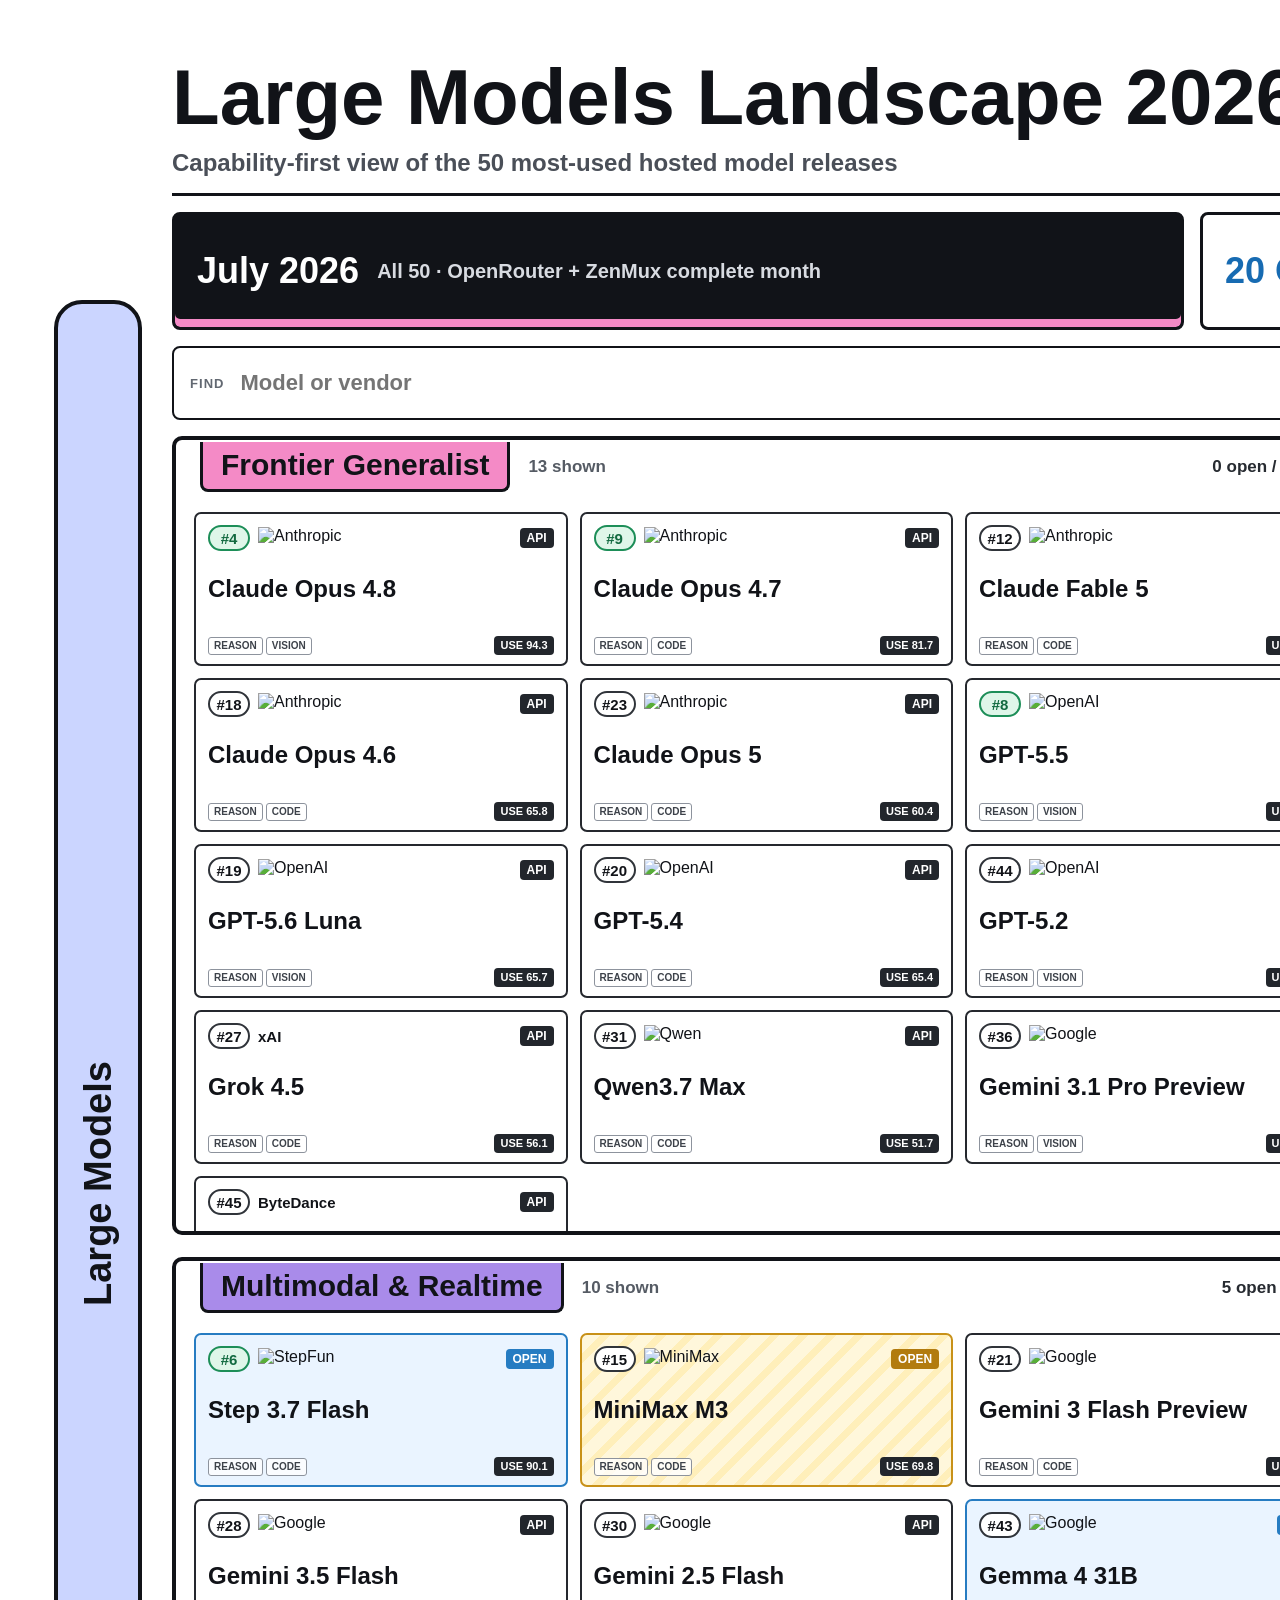
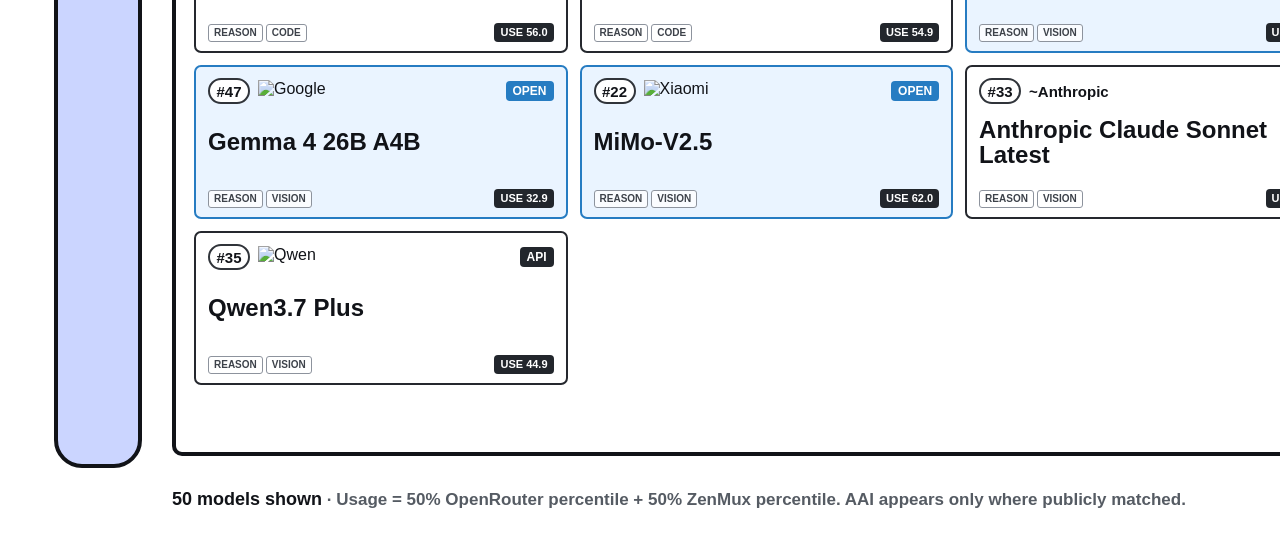
==== insights/260807-CoC-KN/large-models-refresh/large_models_landscape_prototype.html @ 2f75f770 "feat: refresh august keynote data" ====
<!doctype html>
<html lang="en">
<head>
  <meta charset="utf-8">
  <meta name="viewport" content="width=3840, initial-scale=1">
  <script>document.documentElement.classList.toggle("poster-mode", new URLSearchParams(window.location.search).get("poster") === "1");</script>
  <title>Large Models Landscape 2026</title>
  <style>
    * { box-sizing: border-box; }
    html, body {
      width: 3840px;
      height: 2160px;
      margin: 0;
      overflow: hidden;
      background: #f7f8fa;
      color: #111318;
      font-family: "Alibaba PuHuiTi", "阿里巴巴普惠体", sans-serif;
      letter-spacing: 0;
    }
    body { position: relative; }
    html.poster-mode,
    html.poster-mode body {
      width: 1920px;
      height: 1080px;
    }
    html.poster-mode .canvas {
      transform: scale(0.5);
      transform-origin: top left;
    }
    .canvas {
      width: 3840px;
      height: 2160px;
      padding: 42px 58px 34px 172px;
      display: grid;
      grid-template-rows: 154px 118px 74px 1fr 54px;
      gap: 16px;
      background:
        linear-gradient(#ffffff, #ffffff) padding-box,
        #ffffff;
    }
    .side-label {
      position: absolute;
      left: 54px;
      top: 300px;
      bottom: 92px;
      width: 88px;
      border: 4px solid #111318;
      border-radius: 28px;
      background: #cbd5ff;
      display: flex;
      align-items: center;
      justify-content: center;
      writing-mode: vertical-rl;
      transform: rotate(180deg);
      font-size: 38px;
      font-weight: 850;
    }
    header {
      display: grid;
      grid-template-columns: 1fr auto;
      align-items: center;
      border-bottom: 3px solid #111318;
    }
    h1 {
      margin: 0;
      font-size: 78px;
      line-height: 1;
      font-weight: 900;
    }
    .subtitle {
      margin-top: 13px;
      font-size: 24px;
      color: #4a4f58;
      font-weight: 600;
    }
    .brands {
      display: flex;
      align-items: center;
      gap: 28px;
      font-size: 24px;
      font-weight: 850;
      text-align: right;
    }
    .brands .ant { color: #126ed0; }
    .brands .inclusion { color: #4867df; }
    .summary {
      display: grid;
      grid-template-columns: 1.25fr 1fr 1fr 1.15fr;
      gap: 16px;
    }
    .summary-item {
      border: 3px solid #111318;
      border-radius: 8px;
      background: #ffffff;
      padding: 16px 22px;
      display: flex;
      align-items: center;
      gap: 18px;
      min-width: 0;
    }
    .summary-item strong {
      font-size: 36px;
      line-height: 1;
      white-space: nowrap;
    }
    .summary-item span {
      font-size: 20px;
      line-height: 1.2;
      color: #565b63;
      font-weight: 650;
    }
    .summary-item.score {
      background: #111318;
      color: white;
    }
    .summary-item.score span { color: #d8dbe1; }
    .summary-item.open strong { color: #176bb2; }
    .summary-item.api strong { color: #222222; }
    .panels {
      display: grid;
      grid-template-columns: repeat(3, minmax(0, 1fr));
      grid-template-rows: repeat(2, minmax(0, 1fr));
      gap: 22px;
      min-height: 0;
    }
    .domain-panel {
      position: relative;
      min-width: 0;
      min-height: 0;
      padding: 72px 18px 18px;
      border: 4px solid #111318;
      border-radius: 10px;
      background: #ffffff;
      overflow: hidden;
    }
    .domain-heading {
      position: absolute;
      top: -2px;
      left: 24px;
      right: 24px;
      height: 58px;
      display: flex;
      align-items: center;
      gap: 18px;
    }
    .domain-heading h2 {
      margin: 0;
      padding: 8px 18px 9px;
      border: 3px solid #111318;
      border-top: 0;
      border-radius: 0 0 8px 8px;
      background: var(--accent);
      font-size: 30px;
      line-height: 1;
      font-weight: 900;
    }
    .domain-heading span {
      font-size: 17px;
      font-weight: 750;
      color: #555b64;
    }
    .domain-heading .mix {
      margin-left: auto;
      color: #272b31;
    }
    .model-grid {
      height: 100%;
      display: grid;
      grid-template-columns: repeat(3, minmax(0, 1fr));
      grid-auto-rows: 154px;
      gap: 12px;
      align-content: start;
    }
    .model-card {
      min-width: 0;
      min-height: 0;
      padding: 10px 12px 9px;
      border: 2.5px solid #25282e;
      border-radius: 7px;
      background: #ffffff;
      display: grid;
      grid-template-rows: 28px minmax(42px, auto) 23px 1fr;
      gap: 5px;
      overflow: hidden;
    }
    .model-card.open-osi {
      border-color: #267cc2;
      background: #eaf4ff;
    }
    .model-card.open-custom {
      border-color: #c89118;
      background:
        repeating-linear-gradient(
          135deg,
          #fff7db 0,
          #fff7db 13px,
          #ffefba 13px,
          #ffefba 20px
        );
    }
    .card-top {
      display: flex;
      align-items: center;
      gap: 8px;
      min-width: 0;
    }
    .rank {
      width: 42px;
      height: 26px;
      border: 2px solid #30343a;
      border-radius: 13px;
      display: inline-flex;
      align-items: center;
      justify-content: center;
      background: #ffffff;
      font-size: 15px;
      font-weight: 850;
      flex: 0 0 auto;
    }
    .rank.top-rank {
      border-color: #1d8e58;
      color: #126a40;
      background: #dff6e9;
    }
    .vendor-logo {
      display: block;
      width: auto;
      max-width: 116px;
      height: 23px;
      object-fit: contain;
      object-position: left center;
      min-width: 0;
    }
    .vendor-fallback {
      font-size: 15px;
      font-weight: 900;
      white-space: nowrap;
      overflow: hidden;
      text-overflow: ellipsis;
    }
    .access {
      margin-left: auto;
      padding: 4px 7px;
      border-radius: 4px;
      background: #22262c;
      color: white;
      font-size: 12px;
      font-weight: 900;
      line-height: 1;
      flex: 0 0 auto;
    }
    .open-osi .access { background: #267cc2; }
    .open-custom .access { background: #b27b0e; }
    .model-name {
      align-self: center;
      font-size: 22px;
      line-height: 1.02;
      font-weight: 900;
      overflow-wrap: anywhere;
    }
    .card-meta {
      display: flex;
      justify-content: space-between;
      gap: 6px;
      font-size: 13px;
      color: #4e535c;
      font-weight: 750;
      white-space: nowrap;
    }
    .card-bottom {
      align-self: end;
      display: flex;
      align-items: flex-end;
      justify-content: space-between;
      gap: 8px;
      min-width: 0;
    }
    .tags {
      display: flex;
      flex-wrap: wrap;
      gap: 3px;
      min-width: 0;
    }
    .tag {
      padding: 3px 5px;
      border: 1px solid #8d939d;
      border-radius: 3px;
      background: rgba(255,255,255,.78);
      font-size: 10px;
      line-height: 1;
      font-weight: 850;
      color: #3d424a;
    }
    .metrics {
      display: flex;
      gap: 4px;
      flex: 0 0 auto;
    }
    .metric {
      padding: 4px 6px;
      border-radius: 4px;
      background: #22262c;
      color: #ffffff;
      font-size: 11px;
      line-height: 1;
      font-weight: 900;
    }
    .metric.benchmark { background: #7846b9; }
    .benchmark-panel {
      padding: 76px 22px 20px;
      display: grid;
      grid-template-rows: 1fr auto;
      gap: 14px;
    }
    .benchmark-list {
      display: grid;
      grid-template-columns: repeat(2, minmax(0, 1fr));
      grid-auto-rows: 112px;
      gap: 12px;
      align-content: start;
    }
    .benchmark-row {
      display: grid;
      grid-template-columns: 34px minmax(0, 1fr) auto 62px;
      align-items: center;
      gap: 9px;
      padding: 10px 12px;
      border: 2.5px solid #292d33;
      border-radius: 7px;
      background: #ffffff;
    }
    .benchmark-order {
      width: 30px;
      height: 30px;
      display: inline-flex;
      align-items: center;
      justify-content: center;
      border-radius: 50%;
      background: #dff5f3;
      color: #176c69;
      font-size: 15px;
      font-weight: 900;
    }
    .benchmark-model {
      min-width: 0;
      display: grid;
      gap: 6px;
    }
    .benchmark-model strong {
      overflow: hidden;
      text-overflow: ellipsis;
      white-space: nowrap;
      font-size: 20px;
    }
    .benchmark-model span {
      color: #5a6069;
      font-size: 13px;
      font-weight: 700;
    }
    .benchmark-access {
      padding: 4px 7px;
      border-radius: 4px;
      background: #24282e;
      color: white;
      font-size: 11px;
      font-weight: 900;
    }
    .benchmark-access.open { background: #267cc2; }
    .benchmark-score {
      color: #7846b9;
      font-size: 27px;
      text-align: right;
    }
    .benchmark-note {
      padding: 15px 18px;
      border: 2.5px solid #2b2f35;
      border-radius: 7px;
      background: #e9f7f6;
      display: grid;
      gap: 5px;
    }
    .benchmark-note strong { font-size: 20px; }
    .benchmark-note span {
      color: #4f5660;
      font-size: 15px;
      font-weight: 650;
    }
    footer {
      display: grid;
      grid-template-columns: 1fr auto;
      align-items: center;
      gap: 24px;
      font-size: 17px;
      color: #555b63;
      font-weight: 650;
    }
    .legend {
      display: flex;
      align-items: center;
      gap: 22px;
      white-space: nowrap;
    }
    .legend-item {
      display: inline-flex;
      align-items: center;
      gap: 7px;
    }
    .swatch {
      width: 30px;
      height: 18px;
      border: 2px solid #22262c;
      border-radius: 4px;
      background: white;
    }
    .swatch.osi { background: #eaf4ff; border-color: #267cc2; }
    .swatch.custom {
      border-color: #c89118;
      background: repeating-linear-gradient(
        135deg, #fff7db 0, #fff7db 6px, #ffefba 6px, #ffefba 10px
      );
    }
    button,
input,
select {
  font: inherit;
}

.summary-item {
  appearance: none;
  color: #111318;
  text-align: left;
  cursor: pointer;
  transition:
    transform 150ms ease,
    box-shadow 150ms ease,
    opacity 150ms ease;
}

.summary-item:hover,
.summary-item:focus-visible {
  transform: translate(-3px, -3px);
  box-shadow: 8px 8px 0 #cbd5ff;
  outline: none;
}

.summary-item.is-active {
  box-shadow: inset 0 -8px 0 #cbd5ff;
}

.summary-item.score {
  color: #ffffff;
}

.summary-item.score.is-active {
  box-shadow: inset 0 -8px 0 #f48ac6;
}

.explore-toolbar {
  min-width: 0;
  display: grid;
  grid-template-columns: 1.3fr 1fr 280px 150px 1fr;
  align-items: stretch;
  gap: 12px;
}

.model-search,
.vendor-filter,
.aai-filter,
.reset-filter,
.explore-hint {
  min-width: 0;
  min-height: 74px;
  margin: 0;
  border: 2.5px solid #111318;
  border-radius: 8px;
  background: #ffffff;
}

.model-search,
.vendor-filter {
  padding: 8px 16px;
  display: grid;
  grid-template-columns: auto 1fr;
  align-items: center;
  gap: 14px;
}

.model-search > span,
.vendor-filter > span,
.aai-filter > span {
  color: #626871;
  font-size: 13px;
  font-weight: 900;
  letter-spacing: 0.08em;
}

.model-search input,
.vendor-filter select {
  width: 100%;
  min-width: 0;
  height: 50px;
  border: 0;
  background: transparent;
  color: #111318;
  font-size: 22px;
  font-weight: 800;
  outline: none;
}

.model-search:focus-within,
.vendor-filter:focus-within {
  box-shadow: inset 0 -6px 0 #cbd5ff;
}

.aai-filter,
.reset-filter {
  cursor: pointer;
}

.aai-filter {
  padding: 9px 18px;
  display: grid;
  align-content: center;
  gap: 4px;
  text-align: left;
}

.aai-filter strong {
  color: #7846b9;
  font-size: 20px;
}

.aai-filter[aria-pressed="true"] {
  background: #efe6fb;
  box-shadow: inset 0 -7px 0 #7846b9;
}

.reset-filter {
  color: #111318;
  font-size: 17px;
  font-weight: 900;
}

.reset-filter:hover,
.reset-filter:focus-visible,
.aai-filter:hover,
.aai-filter:focus-visible {
  background: #f1f2f5;
  outline: 4px solid #cbd5ff;
  outline-offset: -4px;
}

.explore-hint {
  padding: 10px 20px;
  display: flex;
  align-items: center;
  justify-content: flex-end;
  gap: 8px;
  border-color: #c8ccd3;
  color: #626871;
  font-size: 16px;
}

.explore-hint strong {
  color: #111318;
}

.model-card {
  position: relative;
  cursor: pointer;
  transition:
    transform 140ms ease,
    box-shadow 140ms ease,
    opacity 140ms ease,
    filter 140ms ease;
}

.model-card:hover,
.model-card:focus-visible {
  z-index: 3;
  transform: translate(-4px, -4px);
  box-shadow: 9px 9px 0 #111318;
  outline: none;
}

.model-card::after {
  content: "DETAILS ↗";
  position: absolute;
  right: 10px;
  bottom: 8px;
  color: #737984;
  font-size: 9px;
  font-weight: 900;
  letter-spacing: 0.08em;
  opacity: 0;
  transition: opacity 140ms ease;
}

.model-card:hover::after,
.model-card:focus-visible::after {
  opacity: 1;
}

.model-card .card-meta {
  display: none;
}

.model-card {
  grid-template-rows: 28px minmax(48px, 1fr) 28px;
}

.model-card .model-name {
  font-size: 24px;
}

.model-card .tags {
  max-width: 58%;
  overflow: hidden;
  flex-wrap: nowrap;
}

.model-card .tag:nth-child(n + 3),
.model-card .metric.benchmark {
  display: none;
}

.model-card.is-filtered {
  display: none;
}

.model-card.vendor-muted {
  opacity: 0.25;
  filter: grayscale(0.9);
}

.domain-panel.is-empty {
  opacity: 0.32;
}

.domain-panel.is-empty::after {
  content: "NO MATCHES";
  position: absolute;
  inset: 72px 18px 18px;
  display: grid;
  place-items: center;
  border: 2px dashed #9ea3ab;
  color: #767c85;
  font-size: 24px;
  font-weight: 900;
  letter-spacing: 0.08em;
}

.benchmark-row {
  cursor: pointer;
  transition:
    transform 140ms ease,
    box-shadow 140ms ease;
}

.benchmark-row:hover,
.benchmark-row:focus-visible {
  transform: translate(-3px, -3px);
  box-shadow: 7px 7px 0 #55c8c5;
  outline: none;
}

footer > div:first-child {
  min-width: 0;
}

#result-count {
  color: #111318;
  font-size: 18px;
}

.passport-backdrop {
  position: fixed;
  inset: 0;
  z-index: 20;
  background: rgb(17 19 24 / 46%);
  backdrop-filter: blur(5px);
}

.model-passport {
  position: fixed;
  z-index: 21;
  top: 0;
  right: 0;
  width: 1260px;
  height: 2160px;
  padding: 58px 62px 48px;
  overflow-y: auto;
  background:
    linear-gradient(90deg, #111318 0 14px, #267cc2 14px 28px, #7846b9 28px 42px, transparent 42px),
    #ffffff;
  border-left: 5px solid #111318;
  box-shadow: -28px 0 0 rgb(17 19 24 / 12%);
  transform: translateX(104%);
  transition: transform 240ms cubic-bezier(0.2, 0.8, 0.2, 1);
}

.model-passport.is-open {
  transform: translateX(0);
}

.passport-close {
  position: sticky;
  z-index: 2;
  top: 0;
  margin-left: auto;
  padding: 13px 18px;
  display: block;
  border: 3px solid #111318;
  border-radius: 7px;
  background: #ffffff;
  color: #111318;
  font-size: 16px;
  font-weight: 900;
  cursor: pointer;
}

.passport-close:hover,
.passport-close:focus-visible {
  background: #111318;
  color: #ffffff;
  outline: none;
}

.passport-header {
  display: block;
  border: 0;
}

.passport-logo {
  height: 54px;
  margin-top: 36px;
  display: flex;
  align-items: center;
}

.passport-logo img {
  width: auto;
  max-width: 290px;
  height: 48px;
}

.passport-logo .vendor-fallback {
  font-size: 32px;
}

.passport-header > p {
  margin: 24px 0 0;
  color: #676d76;
  font-size: 17px;
  font-weight: 850;
  letter-spacing: 0.08em;
  text-transform: uppercase;
}

.passport-header h2 {
  max-width: 1050px;
  margin: 12px 0 0;
  font-size: 72px;
  line-height: 0.96;
  letter-spacing: -0.045em;
}

.passport-badges {
  margin-top: 24px;
  display: flex;
  gap: 10px;
}

.passport-badges span {
  padding: 8px 12px;
  border: 2px solid #111318;
  border-radius: 999px;
  font-size: 15px;
  font-weight: 850;
}

.passport-thesis {
  margin: 34px 0 0;
  padding: 22px 24px;
  border-left: 8px solid #f48ac6;
  background: #fff1f8;
  font-size: 20px;
  line-height: 1.48;
  font-weight: 720;
}

.passport-lanes {
  margin-top: 32px;
  display: grid;
  grid-template-columns: repeat(3, minmax(0, 1fr));
  border: 3px solid #111318;
  border-radius: 10px;
  overflow: hidden;
}

.passport-lane {
  min-height: 330px;
  padding: 22px;
  display: flex;
  flex-direction: column;
  border-right: 2px solid #111318;
}

.passport-lane:last-child {
  border-right: 0;
}

.passport-lane > span,
.passport-evidence span,
.passport-capabilities > span {
  color: #626871;
  font-size: 12px;
  font-weight: 900;
  letter-spacing: 0.08em;
}

.passport-lane > strong {
  margin-top: 36px;
  font-size: 42px;
  line-height: 0.96;
  overflow-wrap: anywhere;
}

.passport-lane > small {
  margin-top: 10px;
  color: #626871;
  font-size: 13px;
  font-weight: 750;
}

.passport-lane > p {
  margin: auto 0 0;
  color: #565c65;
  font-size: 14px;
  line-height: 1.5;
}

.usage-lane {
  background: #edf8f3;
}

.access-lane {
  background: #eaf4ff;
}

.capability-lane {
  background: #f1eafb;
}

.usage-lane > i {
  height: 12px;
  margin-top: 18px;
  display: block;
  overflow: hidden;
  background: rgb(17 19 24 / 14%);
  border-radius: 99px;
}

.usage-lane > i b {
  width: 0;
  height: 100%;
  display: block;
  background: #1d8e58;
  transition: width 300ms ease;
}

.passport-evidence {
  margin-top: 28px;
  display: grid;
  grid-template-columns: repeat(3, minmax(0, 1fr));
  gap: 14px;
}

.passport-evidence article {
  min-height: 190px;
  padding: 20px;
  border: 2px solid #111318;
  border-radius: 8px;
  background: #ffffff;
}

.passport-evidence strong {
  margin-top: 22px;
  display: block;
  font-size: 32px;
}

.passport-evidence p {
  margin: 12px 0 0;
  color: #616771;
  font-size: 13px;
  line-height: 1.5;
}

.passport-specs {
  margin-top: 28px;
  display: grid;
  grid-template-columns: repeat(2, minmax(0, 1fr));
  border-top: 3px solid #111318;
  border-left: 3px solid #111318;
}

.passport-specs > div {
  min-height: 98px;
  padding: 17px 19px;
  border-right: 3px solid #111318;
  border-bottom: 3px solid #111318;
}

.passport-specs span,
.passport-specs strong {
  display: block;
}

.passport-specs span {
  color: #686e77;
  font-size: 12px;
  font-weight: 800;
  letter-spacing: 0.06em;
  text-transform: uppercase;
}

.passport-specs strong {
  margin-top: 9px;
  font-size: 20px;
}

.passport-capabilities {
  margin-top: 28px;
}

.passport-capabilities > div {
  margin-top: 13px;
  display: flex;
  flex-wrap: wrap;
  gap: 8px;
}

.passport-capabilities i {
  padding: 8px 11px;
  border: 2px solid #6c727b;
  border-radius: 5px;
  background: #f7f8fa;
  color: #34383e;
  font-size: 13px;
  font-style: normal;
  font-weight: 800;
}

.metric-glossary {
  margin-top: 30px;
  border: 3px solid #111318;
  border-radius: 9px;
  background: #fff8df;
}

.metric-glossary summary {
  padding: 18px 20px;
  font-size: 18px;
  font-weight: 900;
  cursor: pointer;
}

.metric-glossary > div {
  padding: 0 20px 20px;
}

.metric-glossary p {
  margin: 14px 0 0;
  color: #5e563f;
  font-size: 14px;
  line-height: 1.55;
}

.passport-links {
  margin-top: 26px;
  display: flex;
  flex-wrap: wrap;
  gap: 10px;
}

.passport-links a {
  padding: 13px 16px;
  border: 2px solid #111318;
  border-radius: 6px;
  color: #111318;
  font-size: 14px;
  font-weight: 850;
  text-decoration: none;
}

.passport-links a:hover,
.passport-links a:focus-visible {
  background: #111318;
  color: #ffffff;
  outline: none;
}

.passport-links a[hidden] {
  display: none;
}

@media (prefers-reduced-motion: reduce) {
  .summary-item,
  .model-card,
  .benchmark-row,
  .model-passport,
  .usage-lane > i b {
    transition: none;
  }
}

  </style>
</head>
<body>
  <main class="canvas">
    <div class="side-label">Large Models</div>
    <header>
      <div>
        <h1>Large Models Landscape 2026</h1>
        <div class="subtitle">Capability-first view of the 50 most-used hosted model releases</div>
      </div>
      <div class="brands">
        <span class="ant">ANT OPEN SOURCE</span>
        <span class="inclusion">INCLUSION AI</span>
      </div>
    </header>

    <section class="summary" aria-label="Landscape filters">
      <button class="summary-item score is-active" type="button" data-primary-filter="all" aria-pressed="true">
        <strong>July 2026</strong>
        <span>All 50 · OpenRouter + ZenMux complete month</span>
      </button>
      <button class="summary-item open" type="button" data-primary-filter="open" aria-pressed="false">
        <strong>20 OPEN</strong>
        <span>show public model weights</span>
      </button>
      <button class="summary-item api" type="button" data-primary-filter="api" aria-pressed="false">
        <strong>30 API</strong>
        <span>show closed or no public weights</span>
      </button>
      <button class="summary-item" type="button" data-primary-filter="top10" aria-pressed="false">
        <strong>TOP 10: 4:6</strong>
        <span>open vs API-only · inspect the leaders</span>
      </button>
    </section>

    <section class="explore-toolbar" aria-label="Explore model cards">
      <label class="model-search">
        <span>FIND</span>
        <input id="model-search" type="search" placeholder="Model or vendor" autocomplete="off">
      </label>
      <label class="vendor-filter">
        <span>VENDOR</span>
        <select id="vendor-filter">
          <option value="all">All model makers</option>
        </select>
      </label>
      <button class="aai-filter" id="aai-filter" type="button" aria-pressed="false">
        <span>AAI LENS</span>
        <strong>8 matched</strong>
      </button>
      <button class="reset-filter" id="reset-filter" type="button">RESET</button>
      <p class="explore-hint"><strong>Click a model</strong> for its evidence passport</p>
    </section>

    <section class="panels">

      <section class="domain-panel" style="--accent:#f48ac6" data-domain="Frontier Generalist">
        <div class="domain-heading">
          <h2>Frontier Generalist</h2>
          <span class="domain-count">13 models</span>
          <span class="mix">0 open / 13 API</span>
        </div>
        <div class="model-grid">
      <article
        class="model-card api-only"
        role="button"
        tabindex="0"
        aria-label="Open details for Claude Opus 4.8"
        data-model-json="{&quot;name&quot;:&quot;Claude Opus 4.8&quot;,&quot;displayName&quot;:&quot;Claude Opus 4.8&quot;,&quot;vendor&quot;:&quot;Anthropic&quot;,&quot;domain&quot;:&quot;Frontier Generalist&quot;,&quot;rank&quot;:4,&quot;usage&quot;:94.3415,&quot;aai&quot;:55.7,&quot;isOpen&quot;:false,&quot;access&quot;:&quot;Closed or no public weights&quot;,&quot;license&quot;:&quot;API-only&quot;,&quot;licenseClass&quot;:&quot;closed_or_no_public_weights&quot;,&quot;parameters&quot;:&quot;Params undisclosed&quot;,&quot;category&quot;:&quot;Multimodal / VLM&quot;,&quot;capabilities&quot;:[&quot;Reasoning&quot;,&quot;Vision input&quot;,&quot;Tool use&quot;,&quot;Structured output&quot;],&quot;sourcePresence&quot;:[&quot;OpenRouter&quot;,&quot;ZenMux&quot;],&quot;openrouter&quot;:{&quot;rank&quot;:9,&quot;score&quot;:92.6829,&quot;days&quot;:31,&quot;tokens&quot;:7476166343379,&quot;url&quot;:&quot;https://openrouter.ai/anthropic/claude-opus-4.8&quot;},&quot;zenmux&quot;:{&quot;rank&quot;:3,&quot;score&quot;:96,&quot;tokens&quot;:156011683054,&quot;url&quot;:&quot;https://zenmux.ai/models/anthropic/claude-opus-4.8&quot;},&quot;huggingface&quot;:{&quot;downloads30d&quot;:0,&quot;downloadsAll&quot;:0,&quot;likes&quot;:0,&quot;score&quot;:null,&quot;gated&quot;:false,&quot;url&quot;:&quot;&quot;},&quot;contextLength&quot;:1000000,&quot;inputModalities&quot;:[&quot;text&quot;,&quot;image&quot;,&quot;file&quot;],&quot;outputModalities&quot;:[&quot;text&quot;],&quot;promptPrice&quot;:5,&quot;completionPrice&quot;:25}"
        data-model-name="Claude Opus 4.8"
        data-vendor="Anthropic"
        data-access="api"
        data-rank="4"
        data-has-aai="true"
      >
        <div class="card-top">
          <span class="rank top-rank">#4</span>
          <img class="vendor-logo" src="assets/vendor-logos/anthropic-text.svg" alt="Anthropic">
          <span class="access">API</span>
        </div>
        <div class="model-name">Claude Opus 4.8</div>
        <div class="card-meta">
          <span>API-only</span>
          <span>Params undisclosed</span>
        </div>
        <div class="card-bottom">
          <div class="tags"><span class="tag">REASON</span><span class="tag">VISION</span><span class="tag">TOOLS</span></div>
          <div class="metrics">
            <span class="metric">USE 94.3</span>
            <span class="metric benchmark">AAI 55.7</span>
          </div>
        </div>
      </article>

      <article
        class="model-card api-only"
        role="button"
        tabindex="0"
        aria-label="Open details for Claude Opus 4.7"
        data-model-json="{&quot;name&quot;:&quot;Claude Opus 4.7&quot;,&quot;displayName&quot;:&quot;Claude Opus 4.7&quot;,&quot;vendor&quot;:&quot;Anthropic&quot;,&quot;domain&quot;:&quot;Frontier Generalist&quot;,&quot;rank&quot;:9,&quot;usage&quot;:81.7317,&quot;aai&quot;:null,&quot;isOpen&quot;:false,&quot;access&quot;:&quot;Closed or no public weights&quot;,&quot;license&quot;:&quot;API-only&quot;,&quot;licenseClass&quot;:&quot;closed_or_no_public_weights&quot;,&quot;parameters&quot;:&quot;Params undisclosed&quot;,&quot;category&quot;:&quot;Multimodal / VLM&quot;,&quot;capabilities&quot;:[&quot;Reasoning&quot;,&quot;Coding&quot;,&quot;Vision input&quot;,&quot;Tool use&quot;,&quot;Structured output&quot;],&quot;sourcePresence&quot;:[&quot;OpenRouter&quot;,&quot;ZenMux&quot;],&quot;openrouter&quot;:{&quot;rank&quot;:10,&quot;score&quot;:91.4634,&quot;days&quot;:29,&quot;tokens&quot;:7180042987508,&quot;url&quot;:&quot;https://openrouter.ai/anthropic/claude-opus-4.7&quot;},&quot;zenmux&quot;:{&quot;rank&quot;:15,&quot;score&quot;:72,&quot;tokens&quot;:26101301985,&quot;url&quot;:&quot;https://zenmux.ai/models/anthropic/claude-opus-4.7&quot;},&quot;huggingface&quot;:{&quot;downloads30d&quot;:0,&quot;downloadsAll&quot;:0,&quot;likes&quot;:0,&quot;score&quot;:null,&quot;gated&quot;:false,&quot;url&quot;:&quot;&quot;},&quot;contextLength&quot;:1000000,&quot;inputModalities&quot;:[&quot;text&quot;,&quot;image&quot;,&quot;file&quot;],&quot;outputModalities&quot;:[&quot;text&quot;],&quot;promptPrice&quot;:5,&quot;completionPrice&quot;:25}"
        data-model-name="Claude Opus 4.7"
        data-vendor="Anthropic"
        data-access="api"
        data-rank="9"
        data-has-aai="false"
      >
        <div class="card-top">
          <span class="rank top-rank">#9</span>
          <img class="vendor-logo" src="assets/vendor-logos/anthropic-text.svg" alt="Anthropic">
          <span class="access">API</span>
        </div>
        <div class="model-name">Claude Opus 4.7</div>
        <div class="card-meta">
          <span>API-only</span>
          <span>Params undisclosed</span>
        </div>
        <div class="card-bottom">
          <div class="tags"><span class="tag">REASON</span><span class="tag">CODE</span><span class="tag">VISION</span></div>
          <div class="metrics">
            <span class="metric">USE 81.7</span>

          </div>
        </div>
      </article>

      <article
        class="model-card api-only"
        role="button"
        tabindex="0"
        aria-label="Open details for Claude Fable 5"
        data-model-json="{&quot;name&quot;:&quot;Claude Fable 5&quot;,&quot;displayName&quot;:&quot;Claude Fable 5&quot;,&quot;vendor&quot;:&quot;Anthropic&quot;,&quot;domain&quot;:&quot;Frontier Generalist&quot;,&quot;rank&quot;:12,&quot;usage&quot;:78.1463,&quot;aai&quot;:59.9,&quot;isOpen&quot;:false,&quot;access&quot;:&quot;Closed or no public weights&quot;,&quot;license&quot;:&quot;API-only&quot;,&quot;licenseClass&quot;:&quot;closed_or_no_public_weights&quot;,&quot;parameters&quot;:&quot;Params undisclosed&quot;,&quot;category&quot;:&quot;Multimodal / VLM&quot;,&quot;capabilities&quot;:[&quot;Reasoning&quot;,&quot;Coding&quot;,&quot;Vision input&quot;,&quot;Tool use&quot;,&quot;Structured output&quot;],&quot;sourcePresence&quot;:[&quot;OpenRouter&quot;,&quot;ZenMux&quot;],&quot;openrouter&quot;:{&quot;rank&quot;:29,&quot;score&quot;:68.2927,&quot;days&quot;:30,&quot;tokens&quot;:1524531147464,&quot;url&quot;:&quot;https://openrouter.ai/anthropic/claude-fable-5&quot;},&quot;zenmux&quot;:{&quot;rank&quot;:7,&quot;score&quot;:88,&quot;tokens&quot;:53990250886,&quot;url&quot;:&quot;https://zenmux.ai/models/anthropic/claude-fable-5&quot;},&quot;huggingface&quot;:{&quot;downloads30d&quot;:0,&quot;downloadsAll&quot;:0,&quot;likes&quot;:0,&quot;score&quot;:null,&quot;gated&quot;:false,&quot;url&quot;:&quot;&quot;},&quot;contextLength&quot;:1000000,&quot;inputModalities&quot;:[&quot;text&quot;,&quot;image&quot;,&quot;file&quot;],&quot;outputModalities&quot;:[&quot;text&quot;],&quot;promptPrice&quot;:10,&quot;completionPrice&quot;:50}"
        data-model-name="Claude Fable 5"
        data-vendor="Anthropic"
        data-access="api"
        data-rank="12"
        data-has-aai="true"
      >
        <div class="card-top">
          <span class="rank">#12</span>
          <img class="vendor-logo" src="assets/vendor-logos/anthropic-text.svg" alt="Anthropic">
          <span class="access">API</span>
        </div>
        <div class="model-name">Claude Fable 5</div>
        <div class="card-meta">
          <span>API-only</span>
          <span>Params undisclosed</span>
        </div>
        <div class="card-bottom">
          <div class="tags"><span class="tag">REASON</span><span class="tag">CODE</span><span class="tag">VISION</span></div>
          <div class="metrics">
            <span class="metric">USE 78.1</span>
            <span class="metric benchmark">AAI 59.9</span>
          </div>
        </div>
      </article>

      <article
        class="model-card api-only"
        role="button"
        tabindex="0"
        aria-label="Open details for Claude Opus 4.6"
        data-model-json="{&quot;name&quot;:&quot;Claude Opus 4.6&quot;,&quot;displayName&quot;:&quot;Claude Opus 4.6&quot;,&quot;vendor&quot;:&quot;Anthropic&quot;,&quot;domain&quot;:&quot;Frontier Generalist&quot;,&quot;rank&quot;:18,&quot;usage&quot;:65.8293,&quot;aai&quot;:null,&quot;isOpen&quot;:false,&quot;access&quot;:&quot;Closed or no public weights&quot;,&quot;license&quot;:&quot;API-only&quot;,&quot;licenseClass&quot;:&quot;closed_or_no_public_weights&quot;,&quot;parameters&quot;:&quot;Params undisclosed&quot;,&quot;category&quot;:&quot;Multimodal / VLM&quot;,&quot;capabilities&quot;:[&quot;Reasoning&quot;,&quot;Coding&quot;,&quot;Vision input&quot;,&quot;Tool use&quot;,&quot;Structured output&quot;],&quot;sourcePresence&quot;:[&quot;OpenRouter&quot;,&quot;ZenMux&quot;],&quot;openrouter&quot;:{&quot;rank&quot;:41,&quot;score&quot;:53.6585,&quot;days&quot;:30,&quot;tokens&quot;:913276714594,&quot;url&quot;:&quot;https://openrouter.ai/anthropic/claude-opus-4.6&quot;},&quot;zenmux&quot;:{&quot;rank&quot;:12,&quot;score&quot;:78,&quot;tokens&quot;:34598833097,&quot;url&quot;:&quot;https://zenmux.ai/models/anthropic/claude-opus-4.6&quot;},&quot;huggingface&quot;:{&quot;downloads30d&quot;:0,&quot;downloadsAll&quot;:0,&quot;likes&quot;:0,&quot;score&quot;:null,&quot;gated&quot;:false,&quot;url&quot;:&quot;&quot;},&quot;contextLength&quot;:1000000,&quot;inputModalities&quot;:[&quot;text&quot;,&quot;image&quot;,&quot;file&quot;],&quot;outputModalities&quot;:[&quot;text&quot;],&quot;promptPrice&quot;:5,&quot;completionPrice&quot;:25}"
        data-model-name="Claude Opus 4.6"
        data-vendor="Anthropic"
        data-access="api"
        data-rank="18"
        data-has-aai="false"
      >
        <div class="card-top">
          <span class="rank">#18</span>
          <img class="vendor-logo" src="assets/vendor-logos/anthropic-text.svg" alt="Anthropic">
          <span class="access">API</span>
        </div>
        <div class="model-name">Claude Opus 4.6</div>
        <div class="card-meta">
          <span>API-only</span>
          <span>Params undisclosed</span>
        </div>
        <div class="card-bottom">
          <div class="tags"><span class="tag">REASON</span><span class="tag">CODE</span><span class="tag">VISION</span></div>
          <div class="metrics">
            <span class="metric">USE 65.8</span>

          </div>
        </div>
      </article>

      <article
        class="model-card api-only"
        role="button"
        tabindex="0"
        aria-label="Open details for Claude Opus 5"
        data-model-json="{&quot;name&quot;:&quot;Claude Opus 5&quot;,&quot;displayName&quot;:&quot;Claude Opus 5&quot;,&quot;vendor&quot;:&quot;Anthropic&quot;,&quot;domain&quot;:&quot;Frontier Generalist&quot;,&quot;rank&quot;:23,&quot;usage&quot;:60.439,&quot;aai&quot;:null,&quot;isOpen&quot;:false,&quot;access&quot;:&quot;Closed or no public weights&quot;,&quot;license&quot;:&quot;API-only&quot;,&quot;licenseClass&quot;:&quot;closed_or_no_public_weights&quot;,&quot;parameters&quot;:&quot;Params undisclosed&quot;,&quot;category&quot;:&quot;Multimodal / VLM&quot;,&quot;capabilities&quot;:[&quot;Reasoning&quot;,&quot;Coding&quot;,&quot;Vision input&quot;,&quot;Tool use&quot;,&quot;Structured output&quot;],&quot;sourcePresence&quot;:[&quot;OpenRouter&quot;,&quot;ZenMux&quot;],&quot;openrouter&quot;:{&quot;rank&quot;:40,&quot;score&quot;:54.878,&quot;days&quot;:7,&quot;tokens&quot;:927459855291,&quot;url&quot;:&quot;https://openrouter.ai/anthropic/claude-opus-5&quot;},&quot;zenmux&quot;:{&quot;rank&quot;:18,&quot;score&quot;:66,&quot;tokens&quot;:16672455130,&quot;url&quot;:&quot;https://zenmux.ai/models/anthropic/claude-opus-5&quot;},&quot;huggingface&quot;:{&quot;downloads30d&quot;:0,&quot;downloadsAll&quot;:0,&quot;likes&quot;:0,&quot;score&quot;:null,&quot;gated&quot;:false,&quot;url&quot;:&quot;&quot;},&quot;contextLength&quot;:1000000,&quot;inputModalities&quot;:[&quot;text&quot;,&quot;image&quot;,&quot;file&quot;],&quot;outputModalities&quot;:[&quot;text&quot;],&quot;promptPrice&quot;:5,&quot;completionPrice&quot;:25}"
        data-model-name="Claude Opus 5"
        data-vendor="Anthropic"
        data-access="api"
        data-rank="23"
        data-has-aai="false"
      >
        <div class="card-top">
          <span class="rank">#23</span>
          <img class="vendor-logo" src="assets/vendor-logos/anthropic-text.svg" alt="Anthropic">
          <span class="access">API</span>
        </div>
        <div class="model-name">Claude Opus 5</div>
        <div class="card-meta">
          <span>API-only</span>
          <span>Params undisclosed</span>
        </div>
        <div class="card-bottom">
          <div class="tags"><span class="tag">REASON</span><span class="tag">CODE</span><span class="tag">VISION</span></div>
          <div class="metrics">
            <span class="metric">USE 60.4</span>

          </div>
        </div>
      </article>

      <article
        class="model-card api-only"
        role="button"
        tabindex="0"
        aria-label="Open details for GPT-5.5"
        data-model-json="{&quot;name&quot;:&quot;GPT-5.5&quot;,&quot;displayName&quot;:&quot;GPT-5.5&quot;,&quot;vendor&quot;:&quot;OpenAI&quot;,&quot;domain&quot;:&quot;Frontier Generalist&quot;,&quot;rank&quot;:8,&quot;usage&quot;:83.683,&quot;aai&quot;:null,&quot;isOpen&quot;:false,&quot;access&quot;:&quot;Closed or no public weights&quot;,&quot;license&quot;:&quot;API-only&quot;,&quot;licenseClass&quot;:&quot;closed_or_no_public_weights&quot;,&quot;parameters&quot;:&quot;Params undisclosed&quot;,&quot;category&quot;:&quot;Multimodal / VLM&quot;,&quot;capabilities&quot;:[&quot;Reasoning&quot;,&quot;Vision input&quot;,&quot;Tool use&quot;,&quot;Structured output&quot;],&quot;sourcePresence&quot;:[&quot;OpenRouter&quot;,&quot;ZenMux&quot;],&quot;openrouter&quot;:{&quot;rank&quot;:15,&quot;score&quot;:85.3659,&quot;days&quot;:30,&quot;tokens&quot;:2794480689403,&quot;url&quot;:&quot;https://openrouter.ai/openai/gpt-5.5&quot;},&quot;zenmux&quot;:{&quot;rank&quot;:10,&quot;score&quot;:82,&quot;tokens&quot;:37189143364,&quot;url&quot;:&quot;https://zenmux.ai/models/openai/gpt-5.5&quot;},&quot;huggingface&quot;:{&quot;downloads30d&quot;:0,&quot;downloadsAll&quot;:0,&quot;likes&quot;:0,&quot;score&quot;:null,&quot;gated&quot;:false,&quot;url&quot;:&quot;&quot;},&quot;contextLength&quot;:1050000,&quot;inputModalities&quot;:[&quot;file&quot;,&quot;image&quot;,&quot;text&quot;],&quot;outputModalities&quot;:[&quot;text&quot;],&quot;promptPrice&quot;:5,&quot;completionPrice&quot;:30}"
        data-model-name="GPT-5.5"
        data-vendor="OpenAI"
        data-access="api"
        data-rank="8"
        data-has-aai="false"
      >
        <div class="card-top">
          <span class="rank top-rank">#8</span>
          <img class="vendor-logo" src="assets/vendor-logos/openai-text.svg" alt="OpenAI">
          <span class="access">API</span>
        </div>
        <div class="model-name">GPT-5.5</div>
        <div class="card-meta">
          <span>API-only</span>
          <span>Params undisclosed</span>
        </div>
        <div class="card-bottom">
          <div class="tags"><span class="tag">REASON</span><span class="tag">VISION</span><span class="tag">TOOLS</span></div>
          <div class="metrics">
            <span class="metric">USE 83.7</span>

          </div>
        </div>
      </article>

      <article
        class="model-card api-only"
        role="button"
        tabindex="0"
        aria-label="Open details for GPT-5.6 Luna"
        data-model-json="{&quot;name&quot;:&quot;GPT-5.6 Luna&quot;,&quot;displayName&quot;:&quot;GPT-5.6 Luna&quot;,&quot;vendor&quot;:&quot;OpenAI&quot;,&quot;domain&quot;:&quot;Frontier Generalist&quot;,&quot;rank&quot;:19,&quot;usage&quot;:65.7073,&quot;aai&quot;:null,&quot;isOpen&quot;:false,&quot;access&quot;:&quot;Closed or no public weights&quot;,&quot;license&quot;:&quot;API-only&quot;,&quot;licenseClass&quot;:&quot;closed_or_no_public_weights&quot;,&quot;parameters&quot;:&quot;Params undisclosed&quot;,&quot;category&quot;:&quot;Multimodal / VLM&quot;,&quot;capabilities&quot;:[&quot;Reasoning&quot;,&quot;Vision input&quot;,&quot;Tool use&quot;,&quot;Structured output&quot;],&quot;sourcePresence&quot;:[&quot;OpenRouter&quot;,&quot;ZenMux&quot;],&quot;openrouter&quot;:{&quot;rank&quot;:33,&quot;score&quot;:63.4146,&quot;days&quot;:21,&quot;tokens&quot;:1440097675505,&quot;url&quot;:&quot;https://openrouter.ai/openai/gpt-5.6-luna&quot;},&quot;zenmux&quot;:{&quot;rank&quot;:17,&quot;score&quot;:68,&quot;tokens&quot;:18557054253,&quot;url&quot;:&quot;https://zenmux.ai/models/openai/gpt-5.6-luna&quot;},&quot;huggingface&quot;:{&quot;downloads30d&quot;:0,&quot;downloadsAll&quot;:0,&quot;likes&quot;:0,&quot;score&quot;:null,&quot;gated&quot;:false,&quot;url&quot;:&quot;&quot;},&quot;contextLength&quot;:1050000,&quot;inputModalities&quot;:[&quot;file&quot;,&quot;image&quot;,&quot;text&quot;],&quot;outputModalities&quot;:[&quot;text&quot;],&quot;promptPrice&quot;:0.09999999999999999,&quot;completionPrice&quot;:0.6}"
        data-model-name="GPT-5.6 Luna"
        data-vendor="OpenAI"
        data-access="api"
        data-rank="19"
        data-has-aai="false"
      >
        <div class="card-top">
          <span class="rank">#19</span>
          <img class="vendor-logo" src="assets/vendor-logos/openai-text.svg" alt="OpenAI">
          <span class="access">API</span>
        </div>
        <div class="model-name">GPT-5.6 Luna</div>
        <div class="card-meta">
          <span>API-only</span>
          <span>Params undisclosed</span>
        </div>
        <div class="card-bottom">
          <div class="tags"><span class="tag">REASON</span><span class="tag">VISION</span><span class="tag">TOOLS</span></div>
          <div class="metrics">
            <span class="metric">USE 65.7</span>

          </div>
        </div>
      </article>

      <article
        class="model-card api-only"
        role="button"
        tabindex="0"
        aria-label="Open details for GPT-5.4"
        data-model-json="{&quot;name&quot;:&quot;GPT-5.4&quot;,&quot;displayName&quot;:&quot;GPT-5.4&quot;,&quot;vendor&quot;:&quot;OpenAI&quot;,&quot;domain&quot;:&quot;Frontier Generalist&quot;,&quot;rank&quot;:20,&quot;usage&quot;:65.3658,&quot;aai&quot;:null,&quot;isOpen&quot;:false,&quot;access&quot;:&quot;Closed or no public weights&quot;,&quot;license&quot;:&quot;API-only&quot;,&quot;licenseClass&quot;:&quot;closed_or_no_public_weights&quot;,&quot;parameters&quot;:&quot;Params undisclosed&quot;,&quot;category&quot;:&quot;Multimodal / VLM&quot;,&quot;capabilities&quot;:[&quot;Reasoning&quot;,&quot;Coding&quot;,&quot;Vision input&quot;,&quot;Tool use&quot;,&quot;Structured output&quot;],&quot;sourcePresence&quot;:[&quot;OpenRouter&quot;,&quot;ZenMux&quot;],&quot;openrouter&quot;:{&quot;rank&quot;:27,&quot;score&quot;:70.7317,&quot;days&quot;:31,&quot;tokens&quot;:1557003469211,&quot;url&quot;:&quot;https://openrouter.ai/openai/gpt-5.4&quot;},&quot;zenmux&quot;:{&quot;rank&quot;:21,&quot;score&quot;:60,&quot;tokens&quot;:14110224882,&quot;url&quot;:&quot;https://zenmux.ai/models/openai/gpt-5.4&quot;},&quot;huggingface&quot;:{&quot;downloads30d&quot;:0,&quot;downloadsAll&quot;:0,&quot;likes&quot;:0,&quot;score&quot;:null,&quot;gated&quot;:false,&quot;url&quot;:&quot;&quot;},&quot;contextLength&quot;:1050000,&quot;inputModalities&quot;:[&quot;text&quot;,&quot;image&quot;,&quot;file&quot;],&quot;outputModalities&quot;:[&quot;text&quot;],&quot;promptPrice&quot;:2.5,&quot;completionPrice&quot;:15}"
        data-model-name="GPT-5.4"
        data-vendor="OpenAI"
        data-access="api"
        data-rank="20"
        data-has-aai="false"
      >
        <div class="card-top">
          <span class="rank">#20</span>
          <img class="vendor-logo" src="assets/vendor-logos/openai-text.svg" alt="OpenAI">
          <span class="access">API</span>
        </div>
        <div class="model-name">GPT-5.4</div>
        <div class="card-meta">
          <span>API-only</span>
          <span>Params undisclosed</span>
        </div>
        <div class="card-bottom">
          <div class="tags"><span class="tag">REASON</span><span class="tag">CODE</span><span class="tag">VISION</span></div>
          <div class="metrics">
            <span class="metric">USE 65.4</span>

          </div>
        </div>
      </article>

      <article
        class="model-card api-only"
        role="button"
        tabindex="0"
        aria-label="Open details for GPT-5.2"
        data-model-json="{&quot;name&quot;:&quot;GPT-5.2&quot;,&quot;displayName&quot;:&quot;GPT-5.2&quot;,&quot;vendor&quot;:&quot;OpenAI&quot;,&quot;domain&quot;:&quot;Frontier Generalist&quot;,&quot;rank&quot;:44,&quot;usage&quot;:35.4147,&quot;aai&quot;:null,&quot;isOpen&quot;:false,&quot;access&quot;:&quot;Closed or no public weights&quot;,&quot;license&quot;:&quot;API-only&quot;,&quot;licenseClass&quot;:&quot;closed_or_no_public_weights&quot;,&quot;parameters&quot;:&quot;Params undisclosed&quot;,&quot;category&quot;:&quot;Multimodal / VLM&quot;,&quot;capabilities&quot;:[&quot;Reasoning&quot;,&quot;Vision input&quot;,&quot;Tool use&quot;,&quot;Structured output&quot;],&quot;sourcePresence&quot;:[&quot;OpenRouter&quot;,&quot;ZenMux&quot;],&quot;openrouter&quot;:{&quot;rank&quot;:64,&quot;score&quot;:26.8293,&quot;days&quot;:6,&quot;tokens&quot;:158385588094,&quot;url&quot;:&quot;https://openrouter.ai/openai/gpt-5.2&quot;},&quot;zenmux&quot;:{&quot;rank&quot;:29,&quot;score&quot;:44,&quot;tokens&quot;:8558689029,&quot;url&quot;:&quot;https://zenmux.ai/models/openai/gpt-5.2&quot;},&quot;huggingface&quot;:{&quot;downloads30d&quot;:0,&quot;downloadsAll&quot;:0,&quot;likes&quot;:0,&quot;score&quot;:null,&quot;gated&quot;:false,&quot;url&quot;:&quot;&quot;},&quot;contextLength&quot;:400000,&quot;inputModalities&quot;:[&quot;file&quot;,&quot;image&quot;,&quot;text&quot;],&quot;outputModalities&quot;:[&quot;text&quot;],&quot;promptPrice&quot;:1.75,&quot;completionPrice&quot;:14}"
        data-model-name="GPT-5.2"
        data-vendor="OpenAI"
        data-access="api"
        data-rank="44"
        data-has-aai="false"
      >
        <div class="card-top">
          <span class="rank">#44</span>
          <img class="vendor-logo" src="assets/vendor-logos/openai-text.svg" alt="OpenAI">
          <span class="access">API</span>
        </div>
        <div class="model-name">GPT-5.2</div>
        <div class="card-meta">
          <span>API-only</span>
          <span>Params undisclosed</span>
        </div>
        <div class="card-bottom">
          <div class="tags"><span class="tag">REASON</span><span class="tag">VISION</span><span class="tag">TOOLS</span></div>
          <div class="metrics">
            <span class="metric">USE 35.4</span>

          </div>
        </div>
      </article>

      <article
        class="model-card api-only"
        role="button"
        tabindex="0"
        aria-label="Open details for Grok 4.5"
        data-model-json="{&quot;name&quot;:&quot;Grok 4.5&quot;,&quot;displayName&quot;:&quot;Grok 4.5&quot;,&quot;vendor&quot;:&quot;xAI&quot;,&quot;domain&quot;:&quot;Frontier Generalist&quot;,&quot;rank&quot;:27,&quot;usage&quot;:56.0975,&quot;aai&quot;:null,&quot;isOpen&quot;:false,&quot;access&quot;:&quot;Closed or no public weights&quot;,&quot;license&quot;:&quot;API-only&quot;,&quot;licenseClass&quot;:&quot;closed_or_no_public_weights&quot;,&quot;parameters&quot;:&quot;Params undisclosed&quot;,&quot;category&quot;:&quot;Multimodal / VLM&quot;,&quot;capabilities&quot;:[&quot;Reasoning&quot;,&quot;Coding&quot;,&quot;Vision input&quot;,&quot;Tool use&quot;,&quot;Structured output&quot;],&quot;sourcePresence&quot;:[&quot;OpenRouter&quot;,&quot;ZenMux&quot;],&quot;openrouter&quot;:{&quot;rank&quot;:34,&quot;score&quot;:62.1951,&quot;days&quot;:23,&quot;tokens&quot;:1359590848677,&quot;url&quot;:&quot;https://openrouter.ai/x-ai/grok-4.5&quot;},&quot;zenmux&quot;:{&quot;rank&quot;:26,&quot;score&quot;:50,&quot;tokens&quot;:9515819500,&quot;url&quot;:&quot;https://zenmux.ai/models/x-ai/grok-4.5&quot;},&quot;huggingface&quot;:{&quot;downloads30d&quot;:0,&quot;downloadsAll&quot;:0,&quot;likes&quot;:0,&quot;score&quot;:null,&quot;gated&quot;:false,&quot;url&quot;:&quot;&quot;},&quot;contextLength&quot;:500000,&quot;inputModalities&quot;:[&quot;text&quot;,&quot;image&quot;,&quot;file&quot;],&quot;outputModalities&quot;:[&quot;text&quot;],&quot;promptPrice&quot;:2,&quot;completionPrice&quot;:6}"
        data-model-name="Grok 4.5"
        data-vendor="xAI"
        data-access="api"
        data-rank="27"
        data-has-aai="false"
      >
        <div class="card-top">
          <span class="rank">#27</span>
          <span class="vendor-fallback">xAI</span>
          <span class="access">API</span>
        </div>
        <div class="model-name">Grok 4.5</div>
        <div class="card-meta">
          <span>API-only</span>
          <span>Params undisclosed</span>
        </div>
        <div class="card-bottom">
          <div class="tags"><span class="tag">REASON</span><span class="tag">CODE</span><span class="tag">VISION</span></div>
          <div class="metrics">
            <span class="metric">USE 56.1</span>

          </div>
        </div>
      </article>

      <article
        class="model-card api-only"
        role="button"
        tabindex="0"
        aria-label="Open details for Qwen3.7 Max"
        data-model-json="{&quot;name&quot;:&quot;Qwen3.7 Max&quot;,&quot;displayName&quot;:&quot;Qwen3.7 Max&quot;,&quot;vendor&quot;:&quot;Qwen&quot;,&quot;domain&quot;:&quot;Frontier Generalist&quot;,&quot;rank&quot;:31,&quot;usage&quot;:51.7317,&quot;aai&quot;:46.0,&quot;isOpen&quot;:false,&quot;access&quot;:&quot;Closed or no public weights&quot;,&quot;license&quot;:&quot;API-only&quot;,&quot;licenseClass&quot;:&quot;closed_or_no_public_weights&quot;,&quot;parameters&quot;:&quot;Params undisclosed&quot;,&quot;category&quot;:&quot;Reasoning&quot;,&quot;capabilities&quot;:[&quot;Reasoning&quot;,&quot;Coding&quot;,&quot;Tool use&quot;,&quot;Structured output&quot;],&quot;sourcePresence&quot;:[&quot;OpenRouter&quot;,&quot;ZenMux&quot;],&quot;openrouter&quot;:{&quot;rank&quot;:52,&quot;score&quot;:41.4634,&quot;days&quot;:22,&quot;tokens&quot;:512098495889,&quot;url&quot;:&quot;https://openrouter.ai/qwen/qwen3.7-max&quot;},&quot;zenmux&quot;:{&quot;rank&quot;:20,&quot;score&quot;:62,&quot;tokens&quot;:14315521563,&quot;url&quot;:&quot;https://zenmux.ai/models/qwen/qwen3.7-max&quot;},&quot;huggingface&quot;:{&quot;downloads30d&quot;:0,&quot;downloadsAll&quot;:0,&quot;likes&quot;:0,&quot;score&quot;:null,&quot;gated&quot;:false,&quot;url&quot;:&quot;&quot;},&quot;contextLength&quot;:1000000,&quot;inputModalities&quot;:[&quot;text&quot;],&quot;outputModalities&quot;:[&quot;text&quot;],&quot;promptPrice&quot;:1.475,&quot;completionPrice&quot;:4.425}"
        data-model-name="Qwen3.7 Max"
        data-vendor="Qwen"
        data-access="api"
        data-rank="31"
        data-has-aai="true"
      >
        <div class="card-top">
          <span class="rank">#31</span>
          <img class="vendor-logo" src="assets/vendor-logos/qwen-text.svg" alt="Qwen">
          <span class="access">API</span>
        </div>
        <div class="model-name">Qwen3.7 Max</div>
        <div class="card-meta">
          <span>API-only</span>
          <span>Params undisclosed</span>
        </div>
        <div class="card-bottom">
          <div class="tags"><span class="tag">REASON</span><span class="tag">CODE</span><span class="tag">TOOLS</span></div>
          <div class="metrics">
            <span class="metric">USE 51.7</span>
            <span class="metric benchmark">AAI 46.0</span>
          </div>
        </div>
      </article>

      <article
        class="model-card api-only"
        role="button"
        tabindex="0"
        aria-label="Open details for Gemini 3.1 Pro Preview"
        data-model-json="{&quot;name&quot;:&quot;Gemini 3.1 Pro Preview&quot;,&quot;displayName&quot;:&quot;Gemini 3.1 Pro Preview&quot;,&quot;vendor&quot;:&quot;Google&quot;,&quot;domain&quot;:&quot;Frontier Generalist&quot;,&quot;rank&quot;:36,&quot;usage&quot;:43.2195,&quot;aai&quot;:null,&quot;isOpen&quot;:false,&quot;access&quot;:&quot;Closed or no public weights&quot;,&quot;license&quot;:&quot;API-only&quot;,&quot;licenseClass&quot;:&quot;closed_or_no_public_weights&quot;,&quot;parameters&quot;:&quot;Params undisclosed&quot;,&quot;category&quot;:&quot;Multimodal / VLM&quot;,&quot;capabilities&quot;:[&quot;Reasoning&quot;,&quot;Vision input&quot;,&quot;Video input&quot;,&quot;Audio input&quot;,&quot;Tool use&quot;,&quot;Structured output&quot;],&quot;sourcePresence&quot;:[&quot;OpenRouter&quot;,&quot;ZenMux&quot;],&quot;openrouter&quot;:{&quot;rank&quot;:42,&quot;score&quot;:52.439,&quot;days&quot;:31,&quot;tokens&quot;:878774082638,&quot;url&quot;:&quot;https://openrouter.ai/google/gemini-3.1-pro-preview&quot;},&quot;zenmux&quot;:{&quot;rank&quot;:34,&quot;score&quot;:34,&quot;tokens&quot;:5158707696,&quot;url&quot;:&quot;https://zenmux.ai/models/google/gemini-3.1-pro-preview&quot;},&quot;huggingface&quot;:{&quot;downloads30d&quot;:0,&quot;downloadsAll&quot;:0,&quot;likes&quot;:0,&quot;score&quot;:null,&quot;gated&quot;:false,&quot;url&quot;:&quot;&quot;},&quot;contextLength&quot;:1048576,&quot;inputModalities&quot;:[&quot;audio&quot;,&quot;file&quot;,&quot;image&quot;,&quot;text&quot;,&quot;video&quot;],&quot;outputModalities&quot;:[&quot;text&quot;],&quot;promptPrice&quot;:2,&quot;completionPrice&quot;:12}"
        data-model-name="Gemini 3.1 Pro Preview"
        data-vendor="Google"
        data-access="api"
        data-rank="36"
        data-has-aai="false"
      >
        <div class="card-top">
          <span class="rank">#36</span>
          <img class="vendor-logo" src="assets/vendor-logos/gemini-text.svg" alt="Google">
          <span class="access">API</span>
        </div>
        <div class="model-name">Gemini 3.1 Pro Preview</div>
        <div class="card-meta">
          <span>API-only</span>
          <span>Params undisclosed</span>
        </div>
        <div class="card-bottom">
          <div class="tags"><span class="tag">REASON</span><span class="tag">VISION</span><span class="tag">VIDEO</span></div>
          <div class="metrics">
            <span class="metric">USE 43.2</span>

          </div>
        </div>
      </article>

      <article
        class="model-card api-only"
        role="button"
        tabindex="0"
        aria-label="Open details for Doubao-Seed-2.1-pro"
        data-model-json="{&quot;name&quot;:&quot;Doubao-Seed-2.1-pro&quot;,&quot;displayName&quot;:&quot;Doubao-Seed-2.1-pro&quot;,&quot;vendor&quot;:&quot;ByteDance&quot;,&quot;domain&quot;:&quot;Frontier Generalist&quot;,&quot;rank&quot;:45,&quot;usage&quot;:35.0,&quot;aai&quot;:null,&quot;isOpen&quot;:false,&quot;access&quot;:&quot;Closed or no public weights&quot;,&quot;license&quot;:&quot;API-only&quot;,&quot;licenseClass&quot;:&quot;closed_or_no_public_weights&quot;,&quot;parameters&quot;:&quot;Params undisclosed&quot;,&quot;category&quot;:&quot;General Language&quot;,&quot;capabilities&quot;:[],&quot;sourcePresence&quot;:[&quot;ZenMux&quot;],&quot;openrouter&quot;:{&quot;rank&quot;:null,&quot;score&quot;:0,&quot;days&quot;:0,&quot;tokens&quot;:0,&quot;url&quot;:&quot;https://openrouter.ai/bytedance/doubao-seed-2.1-pro&quot;},&quot;zenmux&quot;:{&quot;rank&quot;:16,&quot;score&quot;:70,&quot;tokens&quot;:25372528744,&quot;url&quot;:&quot;https://zenmux.ai/models/bytedance/doubao-seed-2.1-pro&quot;},&quot;huggingface&quot;:{&quot;downloads30d&quot;:0,&quot;downloadsAll&quot;:0,&quot;likes&quot;:0,&quot;score&quot;:null,&quot;gated&quot;:false,&quot;url&quot;:&quot;&quot;},&quot;contextLength&quot;:null,&quot;inputModalities&quot;:[],&quot;outputModalities&quot;:[],&quot;promptPrice&quot;:null,&quot;completionPrice&quot;:null}"
        data-model-name="Doubao-Seed-2.1-pro"
        data-vendor="ByteDance"
        data-access="api"
        data-rank="45"
        data-has-aai="false"
      >
        <div class="card-top">
          <span class="rank">#45</span>
          <span class="vendor-fallback">ByteDance</span>
          <span class="access">API</span>
        </div>
        <div class="model-name">Doubao-Seed-2.1-pro</div>
        <div class="card-meta">
          <span>API-only</span>
          <span>Params undisclosed</span>
        </div>
        <div class="card-bottom">
          <div class="tags"></div>
          <div class="metrics">
            <span class="metric">USE 35.0</span>

          </div>
        </div>
      </article>
    </div>
      </section>

      <section class="domain-panel" style="--accent:#75b7eb" data-domain="Reasoning, Math &amp; Science">
        <div class="domain-heading">
          <h2>Reasoning, Math &amp; Science</h2>
          <span class="domain-count">10 models</span>
          <span class="mix">9 open / 1 API</span>
        </div>
        <div class="model-grid">
      <article
        class="model-card open-osi"
        role="button"
        tabindex="0"
        aria-label="Open details for GLM 5.2"
        data-model-json="{&quot;name&quot;:&quot;GLM 5.2&quot;,&quot;displayName&quot;:&quot;GLM 5.2&quot;,&quot;vendor&quot;:&quot;Z.ai&quot;,&quot;domain&quot;:&quot;Reasoning, Math &amp; Science&quot;,&quot;rank&quot;:1,&quot;usage&quot;:98.1707,&quot;aai&quot;:51.1,&quot;isOpen&quot;:true,&quot;access&quot;:&quot;Open weights&quot;,&quot;license&quot;:&quot;MIT&quot;,&quot;licenseClass&quot;:&quot;open_source_license&quot;,&quot;parameters&quot;:&quot;753B params&quot;,&quot;category&quot;:&quot;Reasoning&quot;,&quot;capabilities&quot;:[&quot;Reasoning&quot;,&quot;Tool use&quot;,&quot;Structured output&quot;],&quot;sourcePresence&quot;:[&quot;OpenRouter&quot;,&quot;ZenMux&quot;,&quot;HuggingFace&quot;],&quot;openrouter&quot;:{&quot;rank&quot;:5,&quot;score&quot;:96.3415,&quot;days&quot;:31,&quot;tokens&quot;:14396241630991,&quot;url&quot;:&quot;https://openrouter.ai/z-ai/glm-5.2&quot;},&quot;zenmux&quot;:{&quot;rank&quot;:1,&quot;score&quot;:100,&quot;tokens&quot;:226858515303,&quot;url&quot;:&quot;https://zenmux.ai/models/z-ai/glm-5.2&quot;},&quot;huggingface&quot;:{&quot;downloads30d&quot;:2180509,&quot;downloadsAll&quot;:2409590,&quot;likes&quot;:4789,&quot;score&quot;:78.3784,&quot;gated&quot;:false,&quot;url&quot;:&quot;https://huggingface.co/zai-org/GLM-5.2&quot;},&quot;contextLength&quot;:1048576,&quot;inputModalities&quot;:[&quot;text&quot;],&quot;outputModalities&quot;:[&quot;text&quot;],&quot;promptPrice&quot;:0.6146,&quot;completionPrice&quot;:1.9315999999999998}"
        data-model-name="GLM 5.2"
        data-vendor="Z.ai"
        data-access="open"
        data-rank="1"
        data-has-aai="true"
      >
        <div class="card-top">
          <span class="rank top-rank">#1</span>
          <img class="vendor-logo" src="assets/vendor-logos/zai-text.svg" alt="Z.ai">
          <span class="access">OPEN</span>
        </div>
        <div class="model-name">GLM 5.2</div>
        <div class="card-meta">
          <span>MIT</span>
          <span>753B params</span>
        </div>
        <div class="card-bottom">
          <div class="tags"><span class="tag">REASON</span><span class="tag">TOOLS</span></div>
          <div class="metrics">
            <span class="metric">USE 98.2</span>
            <span class="metric benchmark">AAI 51.1</span>
          </div>
        </div>
      </article>

      <article
        class="model-card open-osi"
        role="button"
        tabindex="0"
        aria-label="Open details for GLM 5"
        data-model-json="{&quot;name&quot;:&quot;GLM 5&quot;,&quot;displayName&quot;:&quot;GLM 5&quot;,&quot;vendor&quot;:&quot;Z.ai&quot;,&quot;domain&quot;:&quot;Reasoning, Math &amp; Science&quot;,&quot;rank&quot;:42,&quot;usage&quot;:37.0488,&quot;aai&quot;:null,&quot;isOpen&quot;:true,&quot;access&quot;:&quot;Open weights&quot;,&quot;license&quot;:&quot;MIT&quot;,&quot;licenseClass&quot;:&quot;open_source_license&quot;,&quot;parameters&quot;:&quot;754B params&quot;,&quot;category&quot;:&quot;Reasoning&quot;,&quot;capabilities&quot;:[&quot;Reasoning&quot;,&quot;Tool use&quot;,&quot;Structured output&quot;],&quot;sourcePresence&quot;:[&quot;OpenRouter&quot;,&quot;ZenMux&quot;,&quot;HuggingFace&quot;],&quot;openrouter&quot;:{&quot;rank&quot;:39,&quot;score&quot;:56.0976,&quot;days&quot;:25,&quot;tokens&quot;:1005325528863,&quot;url&quot;:&quot;https://openrouter.ai/z-ai/glm-5&quot;},&quot;zenmux&quot;:{&quot;rank&quot;:42,&quot;score&quot;:18,&quot;tokens&quot;:1963346619,&quot;url&quot;:&quot;https://zenmux.ai/models/z-ai/glm-5&quot;},&quot;huggingface&quot;:{&quot;downloads30d&quot;:155600,&quot;downloadsAll&quot;:1259395,&quot;likes&quot;:2119,&quot;score&quot;:44.5946,&quot;gated&quot;:false,&quot;url&quot;:&quot;https://huggingface.co/zai-org/GLM-5&quot;},&quot;contextLength&quot;:204800,&quot;inputModalities&quot;:[&quot;text&quot;],&quot;outputModalities&quot;:[&quot;text&quot;],&quot;promptPrice&quot;:0.95,&quot;completionPrice&quot;:2.5500000000000003}"
        data-model-name="GLM 5"
        data-vendor="Z.ai"
        data-access="open"
        data-rank="42"
        data-has-aai="false"
      >
        <div class="card-top">
          <span class="rank">#42</span>
          <img class="vendor-logo" src="assets/vendor-logos/zai-text.svg" alt="Z.ai">
          <span class="access">OPEN</span>
        </div>
        <div class="model-name">GLM 5</div>
        <div class="card-meta">
          <span>MIT</span>
          <span>754B params</span>
        </div>
        <div class="card-bottom">
          <div class="tags"><span class="tag">REASON</span><span class="tag">TOOLS</span></div>
          <div class="metrics">
            <span class="metric">USE 37.0</span>

          </div>
        </div>
      </article>

      <article
        class="model-card open-osi"
        role="button"
        tabindex="0"
        aria-label="Open details for DeepSeek V4 Pro"
        data-model-json="{&quot;name&quot;:&quot;DeepSeek V4 Pro&quot;,&quot;displayName&quot;:&quot;DeepSeek V4 Pro&quot;,&quot;vendor&quot;:&quot;DeepSeek&quot;,&quot;domain&quot;:&quot;Reasoning, Math &amp; Science&quot;,&quot;rank&quot;:2,&quot;usage&quot;:96.561,&quot;aai&quot;:44.3,&quot;isOpen&quot;:true,&quot;access&quot;:&quot;Open weights&quot;,&quot;license&quot;:&quot;MIT&quot;,&quot;licenseClass&quot;:&quot;open_source_license&quot;,&quot;parameters&quot;:&quot;1.60T params&quot;,&quot;category&quot;:&quot;Reasoning&quot;,&quot;capabilities&quot;:[&quot;Reasoning&quot;,&quot;Coding&quot;,&quot;Tool use&quot;,&quot;Structured output&quot;],&quot;sourcePresence&quot;:[&quot;OpenRouter&quot;,&quot;ZenMux&quot;,&quot;HuggingFace&quot;],&quot;openrouter&quot;:{&quot;rank&quot;:6,&quot;score&quot;:95.122,&quot;days&quot;:31,&quot;tokens&quot;:13099460279431,&quot;url&quot;:&quot;https://openrouter.ai/deepseek/deepseek-v4-pro&quot;},&quot;zenmux&quot;:{&quot;rank&quot;:2,&quot;score&quot;:98,&quot;tokens&quot;:213635123452,&quot;url&quot;:&quot;https://zenmux.ai/models/deepseek/deepseek-v4-pro&quot;},&quot;huggingface&quot;:{&quot;downloads30d&quot;:1596582,&quot;downloadsAll&quot;:9450497,&quot;likes&quot;:5373,&quot;score&quot;:78.3784,&quot;gated&quot;:false,&quot;url&quot;:&quot;https://huggingface.co/deepseek-ai/DeepSeek-V4-Pro&quot;},&quot;contextLength&quot;:1048576,&quot;inputModalities&quot;:[&quot;text&quot;],&quot;outputModalities&quot;:[&quot;text&quot;],&quot;promptPrice&quot;:0.435,&quot;completionPrice&quot;:0.87}"
        data-model-name="DeepSeek V4 Pro"
        data-vendor="DeepSeek"
        data-access="open"
        data-rank="2"
        data-has-aai="true"
      >
        <div class="card-top">
          <span class="rank top-rank">#2</span>
          <img class="vendor-logo" src="assets/vendor-logos/deepseek-text.svg" alt="DeepSeek">
          <span class="access">OPEN</span>
        </div>
        <div class="model-name">DeepSeek V4 Pro</div>
        <div class="card-meta">
          <span>MIT</span>
          <span>1.60T params</span>
        </div>
        <div class="card-bottom">
          <div class="tags"><span class="tag">REASON</span><span class="tag">CODE</span><span class="tag">TOOLS</span></div>
          <div class="metrics">
            <span class="metric">USE 96.6</span>
            <span class="metric benchmark">AAI 44.3</span>
          </div>
        </div>
      </article>

      <article
        class="model-card open-osi"
        role="button"
        tabindex="0"
        aria-label="Open details for DeepSeek V4 Flash"
        data-model-json="{&quot;name&quot;:&quot;DeepSeek V4 Flash&quot;,&quot;displayName&quot;:&quot;DeepSeek V4 Flash&quot;,&quot;vendor&quot;:&quot;DeepSeek&quot;,&quot;domain&quot;:&quot;Reasoning, Math &amp; Science&quot;,&quot;rank&quot;:3,&quot;usage&quot;:95.3903,&quot;aai&quot;:40.3,&quot;isOpen&quot;:true,&quot;access&quot;:&quot;Open weights&quot;,&quot;license&quot;:&quot;MIT&quot;,&quot;licenseClass&quot;:&quot;open_source_license&quot;,&quot;parameters&quot;:&quot;291B params&quot;,&quot;category&quot;:&quot;Reasoning&quot;,&quot;capabilities&quot;:[&quot;Reasoning&quot;,&quot;Tool use&quot;,&quot;Structured output&quot;],&quot;sourcePresence&quot;:[&quot;OpenRouter&quot;,&quot;ZenMux&quot;,&quot;HuggingFace&quot;],&quot;openrouter&quot;:{&quot;rank&quot;:2,&quot;score&quot;:98.7805,&quot;days&quot;:31,&quot;tokens&quot;:26455477837280,&quot;url&quot;:&quot;https://openrouter.ai/deepseek/deepseek-v4-flash&quot;},&quot;zenmux&quot;:{&quot;rank&quot;:5,&quot;score&quot;:92,&quot;tokens&quot;:81000324966,&quot;url&quot;:&quot;https://zenmux.ai/models/deepseek/deepseek-v4-flash-free&quot;},&quot;huggingface&quot;:{&quot;downloads30d&quot;:2746291,&quot;downloadsAll&quot;:9359952,&quot;likes&quot;:1983,&quot;score&quot;:75.6757,&quot;gated&quot;:false,&quot;url&quot;:&quot;https://huggingface.co/deepseek-ai/DeepSeek-V4-Flash&quot;},&quot;contextLength&quot;:1048576,&quot;inputModalities&quot;:[&quot;text&quot;],&quot;outputModalities&quot;:[&quot;text&quot;],&quot;promptPrice&quot;:0.14,&quot;completionPrice&quot;:0.28}"
        data-model-name="DeepSeek V4 Flash"
        data-vendor="DeepSeek"
        data-access="open"
        data-rank="3"
        data-has-aai="true"
      >
        <div class="card-top">
          <span class="rank top-rank">#3</span>
          <img class="vendor-logo" src="assets/vendor-logos/deepseek-text.svg" alt="DeepSeek">
          <span class="access">OPEN</span>
        </div>
        <div class="model-name">DeepSeek V4 Flash</div>
        <div class="card-meta">
          <span>MIT</span>
          <span>291B params</span>
        </div>
        <div class="card-bottom">
          <div class="tags"><span class="tag">REASON</span><span class="tag">TOOLS</span></div>
          <div class="metrics">
            <span class="metric">USE 95.4</span>
            <span class="metric benchmark">AAI 40.3</span>
          </div>
        </div>
      </article>

      <article
        class="model-card open-osi"
        role="button"
        tabindex="0"
        aria-label="Open details for DeepSeek V3.2"
        data-model-json="{&quot;name&quot;:&quot;DeepSeek V3.2&quot;,&quot;displayName&quot;:&quot;DeepSeek V3.2&quot;,&quot;vendor&quot;:&quot;DeepSeek&quot;,&quot;domain&quot;:&quot;Reasoning, Math &amp; Science&quot;,&quot;rank&quot;:17,&quot;usage&quot;:66.1951,&quot;aai&quot;:null,&quot;isOpen&quot;:true,&quot;access&quot;:&quot;Open weights&quot;,&quot;license&quot;:&quot;MIT&quot;,&quot;licenseClass&quot;:&quot;open_source_license&quot;,&quot;parameters&quot;:&quot;685B params&quot;,&quot;category&quot;:&quot;Reasoning&quot;,&quot;capabilities&quot;:[&quot;Reasoning&quot;,&quot;Tool use&quot;,&quot;Structured output&quot;],&quot;sourcePresence&quot;:[&quot;OpenRouter&quot;,&quot;ZenMux&quot;,&quot;HuggingFace&quot;],&quot;openrouter&quot;:{&quot;rank&quot;:24,&quot;score&quot;:74.3902,&quot;days&quot;:31,&quot;tokens&quot;:1700809627909,&quot;url&quot;:&quot;https://openrouter.ai/deepseek/deepseek-v3.2&quot;},&quot;zenmux&quot;:{&quot;rank&quot;:22,&quot;score&quot;:58,&quot;tokens&quot;:13356153443,&quot;url&quot;:&quot;https://zenmux.ai/models/deepseek/deepseek-v3.2&quot;},&quot;huggingface&quot;:{&quot;downloads30d&quot;:1238427,&quot;downloadsAll&quot;:21230789,&quot;likes&quot;:1462,&quot;score&quot;:66.2163,&quot;gated&quot;:false,&quot;url&quot;:&quot;https://huggingface.co/deepseek-ai/DeepSeek-V3.2&quot;},&quot;contextLength&quot;:163840,&quot;inputModalities&quot;:[&quot;text&quot;],&quot;outputModalities&quot;:[&quot;text&quot;],&quot;promptPrice&quot;:0.26899999999999996,&quot;completionPrice&quot;:0.39999999999999997}"
        data-model-name="DeepSeek V3.2"
        data-vendor="DeepSeek"
        data-access="open"
        data-rank="17"
        data-has-aai="false"
      >
        <div class="card-top">
          <span class="rank">#17</span>
          <img class="vendor-logo" src="assets/vendor-logos/deepseek-text.svg" alt="DeepSeek">
          <span class="access">OPEN</span>
        </div>
        <div class="model-name">DeepSeek V3.2</div>
        <div class="card-meta">
          <span>MIT</span>
          <span>685B params</span>
        </div>
        <div class="card-bottom">
          <div class="tags"><span class="tag">REASON</span><span class="tag">TOOLS</span></div>
          <div class="metrics">
            <span class="metric">USE 66.2</span>

          </div>
        </div>
      </article>

      <article
        class="model-card open-osi"
        role="button"
        tabindex="0"
        aria-label="Open details for DeepSeek V4 Flash 0731"
        data-model-json="{&quot;name&quot;:&quot;DeepSeek V4 Flash 0731&quot;,&quot;displayName&quot;:&quot;DeepSeek V4 Flash 0731&quot;,&quot;vendor&quot;:&quot;DeepSeek&quot;,&quot;domain&quot;:&quot;Reasoning, Math &amp; Science&quot;,&quot;rank&quot;:24,&quot;usage&quot;:58.1951,&quot;aai&quot;:null,&quot;isOpen&quot;:true,&quot;access&quot;:&quot;Open weights&quot;,&quot;license&quot;:&quot;MIT&quot;,&quot;licenseClass&quot;:&quot;open_source_license&quot;,&quot;parameters&quot;:&quot;304B params&quot;,&quot;category&quot;:&quot;Reasoning&quot;,&quot;capabilities&quot;:[&quot;Reasoning&quot;,&quot;Coding&quot;,&quot;Tool use&quot;,&quot;Structured output&quot;],&quot;sourcePresence&quot;:[&quot;OpenRouter&quot;,&quot;ZenMux&quot;,&quot;HuggingFace&quot;],&quot;openrouter&quot;:{&quot;rank&quot;:66,&quot;score&quot;:24.3902,&quot;days&quot;:1,&quot;tokens&quot;:117062075349,&quot;url&quot;:&quot;https://openrouter.ai/deepseek/deepseek-v4-flash-0731&quot;},&quot;zenmux&quot;:{&quot;rank&quot;:5,&quot;score&quot;:92,&quot;tokens&quot;:81000324966,&quot;url&quot;:&quot;https://zenmux.ai/models/deepseek/deepseek-v4-flash-free&quot;},&quot;huggingface&quot;:{&quot;downloads30d&quot;:236076,&quot;downloadsAll&quot;:236076,&quot;likes&quot;:1991,&quot;score&quot;:50,&quot;gated&quot;:false,&quot;url&quot;:&quot;https://huggingface.co/deepseek-ai/DeepSeek-V4-Flash-0731&quot;},&quot;contextLength&quot;:1048576,&quot;inputModalities&quot;:[&quot;text&quot;],&quot;outputModalities&quot;:[&quot;text&quot;],&quot;promptPrice&quot;:0.09,&quot;completionPrice&quot;:0.18}"
        data-model-name="DeepSeek V4 Flash 0731"
        data-vendor="DeepSeek"
        data-access="open"
        data-rank="24"
        data-has-aai="false"
      >
        <div class="card-top">
          <span class="rank">#24</span>
          <img class="vendor-logo" src="assets/vendor-logos/deepseek-text.svg" alt="DeepSeek">
          <span class="access">OPEN</span>
        </div>
        <div class="model-name">DeepSeek V4 Flash 0731</div>
        <div class="card-meta">
          <span>MIT</span>
          <span>304B params</span>
        </div>
        <div class="card-bottom">
          <div class="tags"><span class="tag">REASON</span><span class="tag">CODE</span><span class="tag">TOOLS</span></div>
          <div class="metrics">
            <span class="metric">USE 58.2</span>

          </div>
        </div>
      </article>

      <article
        class="model-card open-osi"
        role="button"
        tabindex="0"
        aria-label="Open details for Hy3"
        data-model-json="{&quot;name&quot;:&quot;Hy3&quot;,&quot;displayName&quot;:&quot;Hy3&quot;,&quot;vendor&quot;:&quot;Tencent&quot;,&quot;domain&quot;:&quot;Reasoning, Math &amp; Science&quot;,&quot;rank&quot;:14,&quot;usage&quot;:69.9512,&quot;aai&quot;:null,&quot;isOpen&quot;:true,&quot;access&quot;:&quot;Open weights&quot;,&quot;license&quot;:&quot;APACHE 2.0&quot;,&quot;licenseClass&quot;:&quot;open_source_license&quot;,&quot;parameters&quot;:&quot;299B params&quot;,&quot;category&quot;:&quot;Reasoning&quot;,&quot;capabilities&quot;:[&quot;Reasoning&quot;,&quot;Tool use&quot;,&quot;Structured output&quot;],&quot;sourcePresence&quot;:[&quot;OpenRouter&quot;,&quot;ZenMux&quot;,&quot;HuggingFace&quot;],&quot;openrouter&quot;:{&quot;rank&quot;:8,&quot;score&quot;:93.9024,&quot;days&quot;:11,&quot;tokens&quot;:7550727419157,&quot;url&quot;:&quot;https://openrouter.ai/tencent/hy3&quot;},&quot;zenmux&quot;:{&quot;rank&quot;:28,&quot;score&quot;:46,&quot;tokens&quot;:8898609591,&quot;url&quot;:&quot;https://zenmux.ai/models/tencent/hy3&quot;},&quot;huggingface&quot;:{&quot;downloads30d&quot;:23137,&quot;downloadsAll&quot;:23137,&quot;likes&quot;:901,&quot;score&quot;:16.8919,&quot;gated&quot;:false,&quot;url&quot;:&quot;https://huggingface.co/tencent/Hy3&quot;},&quot;contextLength&quot;:262144,&quot;inputModalities&quot;:[&quot;text&quot;],&quot;outputModalities&quot;:[&quot;text&quot;],&quot;promptPrice&quot;:0.13199999999999998,&quot;completionPrice&quot;:0.5279999999999999}"
        data-model-name="Hy3"
        data-vendor="Tencent"
        data-access="open"
        data-rank="14"
        data-has-aai="false"
      >
        <div class="card-top">
          <span class="rank">#14</span>
          <img class="vendor-logo" src="assets/vendor-logos/tencent-text.svg" alt="Tencent">
          <span class="access">OPEN</span>
        </div>
        <div class="model-name">Hy3</div>
        <div class="card-meta">
          <span>APACHE 2.0</span>
          <span>299B params</span>
        </div>
        <div class="card-bottom">
          <div class="tags"><span class="tag">REASON</span><span class="tag">TOOLS</span></div>
          <div class="metrics">
            <span class="metric">USE 70.0</span>

          </div>
        </div>
      </article>

      <article
        class="model-card open-custom"
        role="button"
        tabindex="0"
        aria-label="Open details for HY 3 Preview"
        data-model-json="{&quot;name&quot;:&quot;Hy3 preview&quot;,&quot;displayName&quot;:&quot;HY 3 Preview&quot;,&quot;vendor&quot;:&quot;Tencent&quot;,&quot;domain&quot;:&quot;Reasoning, Math &amp; Science&quot;,&quot;rank&quot;:38,&quot;usage&quot;:39.0244,&quot;aai&quot;:null,&quot;isOpen&quot;:true,&quot;access&quot;:&quot;Open weights&quot;,&quot;license&quot;:&quot;OTHER&quot;,&quot;licenseClass&quot;:&quot;open_weight_custom_or_other_license&quot;,&quot;parameters&quot;:&quot;299B params&quot;,&quot;category&quot;:&quot;Reasoning&quot;,&quot;capabilities&quot;:[&quot;Reasoning&quot;,&quot;Tool use&quot;],&quot;sourcePresence&quot;:[&quot;OpenRouter&quot;,&quot;HuggingFace&quot;],&quot;openrouter&quot;:{&quot;rank&quot;:21,&quot;score&quot;:78.0488,&quot;days&quot;:8,&quot;tokens&quot;:2342432135114,&quot;url&quot;:&quot;https://openrouter.ai/tencent/hy3-preview&quot;},&quot;zenmux&quot;:{&quot;rank&quot;:null,&quot;score&quot;:0,&quot;tokens&quot;:0,&quot;url&quot;:&quot;https://zenmux.ai/models/tencent/hy3-preview&quot;},&quot;huggingface&quot;:{&quot;downloads30d&quot;:64911,&quot;downloadsAll&quot;:276366,&quot;likes&quot;:300,&quot;score&quot;:18.9189,&quot;gated&quot;:false,&quot;url&quot;:&quot;https://huggingface.co/tencent/Hy3-preview&quot;},&quot;contextLength&quot;:262144,&quot;inputModalities&quot;:[&quot;text&quot;],&quot;outputModalities&quot;:[&quot;text&quot;],&quot;promptPrice&quot;:0.063,&quot;completionPrice&quot;:0.21}"
        data-model-name="HY 3 Preview"
        data-vendor="Tencent"
        data-access="open"
        data-rank="38"
        data-has-aai="false"
      >
        <div class="card-top">
          <span class="rank">#38</span>
          <img class="vendor-logo" src="assets/vendor-logos/tencent-text.svg" alt="Tencent">
          <span class="access">OPEN</span>
        </div>
        <div class="model-name">HY 3 Preview</div>
        <div class="card-meta">
          <span>OTHER</span>
          <span>299B params</span>
        </div>
        <div class="card-bottom">
          <div class="tags"><span class="tag">REASON</span><span class="tag">TOOLS</span></div>
          <div class="metrics">
            <span class="metric">USE 39.0</span>

          </div>
        </div>
      </article>

      <article
        class="model-card open-osi"
        role="button"
        tabindex="0"
        aria-label="Open details for MiMo-V2.5-Pro"
        data-model-json="{&quot;name&quot;:&quot;MiMo-V2.5-Pro&quot;,&quot;displayName&quot;:&quot;MiMo-V2.5-Pro&quot;,&quot;vendor&quot;:&quot;Xiaomi&quot;,&quot;domain&quot;:&quot;Reasoning, Math &amp; Science&quot;,&quot;rank&quot;:25,&quot;usage&quot;:57.4634,&quot;aai&quot;:42.2,&quot;isOpen&quot;:true,&quot;access&quot;:&quot;Open weights&quot;,&quot;license&quot;:&quot;MIT&quot;,&quot;licenseClass&quot;:&quot;open_source_license&quot;,&quot;parameters&quot;:&quot;1.02T params&quot;,&quot;category&quot;:&quot;Reasoning&quot;,&quot;capabilities&quot;:[&quot;Reasoning&quot;,&quot;Tool use&quot;,&quot;Structured output&quot;],&quot;sourcePresence&quot;:[&quot;OpenRouter&quot;,&quot;ZenMux&quot;,&quot;HuggingFace&quot;],&quot;openrouter&quot;:{&quot;rank&quot;:17,&quot;score&quot;:82.9268,&quot;days&quot;:31,&quot;tokens&quot;:2678900241850,&quot;url&quot;:&quot;https://openrouter.ai/xiaomi/mimo-v2.5-pro&quot;},&quot;zenmux&quot;:{&quot;rank&quot;:35,&quot;score&quot;:32,&quot;tokens&quot;:5066509850,&quot;url&quot;:&quot;https://zenmux.ai/models/xiaomi/mimo-v2.5-pro&quot;},&quot;huggingface&quot;:{&quot;downloads30d&quot;:53020,&quot;downloadsAll&quot;:271672,&quot;likes&quot;:727,&quot;score&quot;:18.9189,&quot;gated&quot;:false,&quot;url&quot;:&quot;https://huggingface.co/XiaomiMiMo/MiMo-V2.5-Pro&quot;},&quot;contextLength&quot;:1050000,&quot;inputModalities&quot;:[&quot;text&quot;],&quot;outputModalities&quot;:[&quot;text&quot;],&quot;promptPrice&quot;:0.435,&quot;completionPrice&quot;:0.87}"
        data-model-name="MiMo-V2.5-Pro"
        data-vendor="Xiaomi"
        data-access="open"
        data-rank="25"
        data-has-aai="true"
      >
        <div class="card-top">
          <span class="rank">#25</span>
          <img class="vendor-logo" src="assets/vendor-logos/xiaomimimo-text.svg" alt="Xiaomi">
          <span class="access">OPEN</span>
        </div>
        <div class="model-name">MiMo-V2.5-Pro</div>
        <div class="card-meta">
          <span>MIT</span>
          <span>1.02T params</span>
        </div>
        <div class="card-bottom">
          <div class="tags"><span class="tag">REASON</span><span class="tag">TOOLS</span></div>
          <div class="metrics">
            <span class="metric">USE 57.5</span>
            <span class="metric benchmark">AAI 42.2</span>
          </div>
        </div>
      </article>

      <article
        class="model-card api-only"
        role="button"
        tabindex="0"
        aria-label="Open details for Ling-3.0-flash (free)"
        data-model-json="{&quot;name&quot;:&quot;Ling-3.0-flash (free)&quot;,&quot;displayName&quot;:&quot;Ling-3.0-flash (free)&quot;,&quot;vendor&quot;:&quot;Inclusionai&quot;,&quot;domain&quot;:&quot;Reasoning, Math &amp; Science&quot;,&quot;rank&quot;:32,&quot;usage&quot;:50.3171,&quot;aai&quot;:null,&quot;isOpen&quot;:false,&quot;access&quot;:&quot;Closed or no public weights&quot;,&quot;license&quot;:&quot;API-only&quot;,&quot;licenseClass&quot;:&quot;closed_or_no_public_weights&quot;,&quot;parameters&quot;:&quot;Params undisclosed&quot;,&quot;category&quot;:&quot;Reasoning&quot;,&quot;capabilities&quot;:[&quot;Reasoning&quot;,&quot;Tool use&quot;],&quot;sourcePresence&quot;:[&quot;OpenRouter&quot;,&quot;ZenMux&quot;],&quot;openrouter&quot;:{&quot;rank&quot;:32,&quot;score&quot;:64.6341,&quot;days&quot;:8,&quot;tokens&quot;:1478261427818,&quot;url&quot;:&quot;https://openrouter.ai/inclusionai/ling-3.0-flash:free&quot;},&quot;zenmux&quot;:{&quot;rank&quot;:33,&quot;score&quot;:36,&quot;tokens&quot;:5202595896,&quot;url&quot;:&quot;https://zenmux.ai/models/inclusionai/ling-3.0-flash&quot;},&quot;huggingface&quot;:{&quot;downloads30d&quot;:0,&quot;downloadsAll&quot;:0,&quot;likes&quot;:0,&quot;score&quot;:null,&quot;gated&quot;:false,&quot;url&quot;:&quot;&quot;},&quot;contextLength&quot;:262144,&quot;inputModalities&quot;:[&quot;text&quot;],&quot;outputModalities&quot;:[&quot;text&quot;],&quot;promptPrice&quot;:null,&quot;completionPrice&quot;:null}"
        data-model-name="Ling-3.0-flash (free)"
        data-vendor="Inclusionai"
        data-access="api"
        data-rank="32"
        data-has-aai="false"
      >
        <div class="card-top">
          <span class="rank">#32</span>
          <span class="vendor-fallback">Inclusionai</span>
          <span class="access">API</span>
        </div>
        <div class="model-name">Ling-3.0-flash (free)</div>
        <div class="card-meta">
          <span>API-only</span>
          <span>Params undisclosed</span>
        </div>
        <div class="card-bottom">
          <div class="tags"><span class="tag">REASON</span><span class="tag">TOOLS</span></div>
          <div class="metrics">
            <span class="metric">USE 50.3</span>

          </div>
        </div>
      </article>
    </div>
      </section>

      <section class="domain-panel" style="--accent:#55c99a" data-domain="Coding &amp; Agentic">
        <div class="domain-heading">
          <h2>Coding &amp; Agentic</h2>
          <span class="domain-count">8 models</span>
          <span class="mix">3 open / 5 API</span>
        </div>
        <div class="model-grid">
      <article
        class="model-card api-only"
        role="button"
        tabindex="0"
        aria-label="Open details for Claude Sonnet 5"
        data-model-json="{&quot;name&quot;:&quot;Claude Sonnet 5&quot;,&quot;displayName&quot;:&quot;Claude Sonnet 5&quot;,&quot;vendor&quot;:&quot;Anthropic&quot;,&quot;domain&quot;:&quot;Coding &amp; Agentic&quot;,&quot;rank&quot;:5,&quot;usage&quot;:90.9025,&quot;aai&quot;:null,&quot;isOpen&quot;:false,&quot;access&quot;:&quot;Closed or no public weights&quot;,&quot;license&quot;:&quot;API-only&quot;,&quot;licenseClass&quot;:&quot;closed_or_no_public_weights&quot;,&quot;parameters&quot;:&quot;Params undisclosed&quot;,&quot;category&quot;:&quot;Multimodal / VLM&quot;,&quot;capabilities&quot;:[&quot;Reasoning&quot;,&quot;Coding&quot;,&quot;Vision input&quot;,&quot;Tool use&quot;,&quot;Structured output&quot;],&quot;sourcePresence&quot;:[&quot;OpenRouter&quot;,&quot;ZenMux&quot;],&quot;openrouter&quot;:{&quot;rank&quot;:13,&quot;score&quot;:87.8049,&quot;days&quot;:31,&quot;tokens&quot;:4383484534176,&quot;url&quot;:&quot;https://openrouter.ai/anthropic/claude-sonnet-5&quot;},&quot;zenmux&quot;:{&quot;rank&quot;:4,&quot;score&quot;:94,&quot;tokens&quot;:94398633520,&quot;url&quot;:&quot;https://zenmux.ai/models/anthropic/claude-sonnet-5&quot;},&quot;huggingface&quot;:{&quot;downloads30d&quot;:0,&quot;downloadsAll&quot;:0,&quot;likes&quot;:0,&quot;score&quot;:null,&quot;gated&quot;:false,&quot;url&quot;:&quot;&quot;},&quot;contextLength&quot;:1000000,&quot;inputModalities&quot;:[&quot;text&quot;,&quot;image&quot;,&quot;file&quot;],&quot;outputModalities&quot;:[&quot;text&quot;],&quot;promptPrice&quot;:2,&quot;completionPrice&quot;:10}"
        data-model-name="Claude Sonnet 5"
        data-vendor="Anthropic"
        data-access="api"
        data-rank="5"
        data-has-aai="false"
      >
        <div class="card-top">
          <span class="rank top-rank">#5</span>
          <img class="vendor-logo" src="assets/vendor-logos/anthropic-text.svg" alt="Anthropic">
          <span class="access">API</span>
        </div>
        <div class="model-name">Claude Sonnet 5</div>
        <div class="card-meta">
          <span>API-only</span>
          <span>Params undisclosed</span>
        </div>
        <div class="card-bottom">
          <div class="tags"><span class="tag">REASON</span><span class="tag">CODE</span><span class="tag">VISION</span></div>
          <div class="metrics">
            <span class="metric">USE 90.9</span>

          </div>
        </div>
      </article>

      <article
        class="model-card api-only"
        role="button"
        tabindex="0"
        aria-label="Open details for Claude Sonnet 4.6"
        data-model-json="{&quot;name&quot;:&quot;Claude Sonnet 4.6&quot;,&quot;displayName&quot;:&quot;Claude Sonnet 4.6&quot;,&quot;vendor&quot;:&quot;Anthropic&quot;,&quot;domain&quot;:&quot;Coding &amp; Agentic&quot;,&quot;rank&quot;:7,&quot;usage&quot;:86.5122,&quot;aai&quot;:null,&quot;isOpen&quot;:false,&quot;access&quot;:&quot;Closed or no public weights&quot;,&quot;license&quot;:&quot;API-only&quot;,&quot;licenseClass&quot;:&quot;closed_or_no_public_weights&quot;,&quot;parameters&quot;:&quot;Params undisclosed&quot;,&quot;category&quot;:&quot;Multimodal / VLM&quot;,&quot;capabilities&quot;:[&quot;Reasoning&quot;,&quot;Coding&quot;,&quot;Vision input&quot;,&quot;Tool use&quot;,&quot;Structured output&quot;],&quot;sourcePresence&quot;:[&quot;OpenRouter&quot;,&quot;ZenMux&quot;],&quot;openrouter&quot;:{&quot;rank&quot;:12,&quot;score&quot;:89.0244,&quot;days&quot;:31,&quot;tokens&quot;:4419556055603,&quot;url&quot;:&quot;https://openrouter.ai/anthropic/claude-sonnet-4.6&quot;},&quot;zenmux&quot;:{&quot;rank&quot;:9,&quot;score&quot;:84,&quot;tokens&quot;:42058707711,&quot;url&quot;:&quot;https://zenmux.ai/models/anthropic/claude-sonnet-4.6&quot;},&quot;huggingface&quot;:{&quot;downloads30d&quot;:0,&quot;downloadsAll&quot;:0,&quot;likes&quot;:0,&quot;score&quot;:null,&quot;gated&quot;:false,&quot;url&quot;:&quot;&quot;},&quot;contextLength&quot;:1000000,&quot;inputModalities&quot;:[&quot;text&quot;,&quot;image&quot;,&quot;file&quot;],&quot;outputModalities&quot;:[&quot;text&quot;],&quot;promptPrice&quot;:3,&quot;completionPrice&quot;:15}"
        data-model-name="Claude Sonnet 4.6"
        data-vendor="Anthropic"
        data-access="api"
        data-rank="7"
        data-has-aai="false"
      >
        <div class="card-top">
          <span class="rank top-rank">#7</span>
          <img class="vendor-logo" src="assets/vendor-logos/anthropic-text.svg" alt="Anthropic">
          <span class="access">API</span>
        </div>
        <div class="model-name">Claude Sonnet 4.6</div>
        <div class="card-meta">
          <span>API-only</span>
          <span>Params undisclosed</span>
        </div>
        <div class="card-bottom">
          <div class="tags"><span class="tag">REASON</span><span class="tag">CODE</span><span class="tag">VISION</span></div>
          <div class="metrics">
            <span class="metric">USE 86.5</span>

          </div>
        </div>
      </article>

      <article
        class="model-card open-custom"
        role="button"
        tabindex="0"
        aria-label="Open details for Kimi K3"
        data-model-json="{&quot;name&quot;:&quot;Kimi K3&quot;,&quot;displayName&quot;:&quot;Kimi K3&quot;,&quot;vendor&quot;:&quot;MoonshotAI&quot;,&quot;domain&quot;:&quot;Coding &amp; Agentic&quot;,&quot;rank&quot;:11,&quot;usage&quot;:78.2439,&quot;aai&quot;:null,&quot;isOpen&quot;:true,&quot;access&quot;:&quot;Open weights&quot;,&quot;license&quot;:&quot;OTHER&quot;,&quot;licenseClass&quot;:&quot;open_weight_custom_or_other_license&quot;,&quot;parameters&quot;:&quot;2.78T params&quot;,&quot;category&quot;:&quot;Multimodal / VLM&quot;,&quot;capabilities&quot;:[&quot;Reasoning&quot;,&quot;Coding&quot;,&quot;Vision input&quot;,&quot;Tool use&quot;,&quot;Structured output&quot;],&quot;sourcePresence&quot;:[&quot;OpenRouter&quot;,&quot;ZenMux&quot;,&quot;HuggingFace&quot;],&quot;openrouter&quot;:{&quot;rank&quot;:19,&quot;score&quot;:80.4878,&quot;days&quot;:15,&quot;tokens&quot;:2662371604720,&quot;url&quot;:&quot;https://openrouter.ai/moonshotai/kimi-k3&quot;},&quot;zenmux&quot;:{&quot;rank&quot;:13,&quot;score&quot;:76,&quot;tokens&quot;:34213574674,&quot;url&quot;:&quot;https://zenmux.ai/models/moonshotai/kimi-k3&quot;},&quot;huggingface&quot;:{&quot;downloads30d&quot;:967622,&quot;downloadsAll&quot;:967658,&quot;likes&quot;:9800,&quot;score&quot;:75.6757,&quot;gated&quot;:false,&quot;url&quot;:&quot;https://huggingface.co/moonshotai/Kimi-K3&quot;},&quot;contextLength&quot;:1048576,&quot;inputModalities&quot;:[&quot;text&quot;,&quot;image&quot;],&quot;outputModalities&quot;:[&quot;text&quot;],&quot;promptPrice&quot;:3,&quot;completionPrice&quot;:15}"
        data-model-name="Kimi K3"
        data-vendor="MoonshotAI"
        data-access="open"
        data-rank="11"
        data-has-aai="false"
      >
        <div class="card-top">
          <span class="rank">#11</span>
          <img class="vendor-logo" src="assets/vendor-logos/kimi-text.svg" alt="MoonshotAI">
          <span class="access">OPEN</span>
        </div>
        <div class="model-name">Kimi K3</div>
        <div class="card-meta">
          <span>OTHER</span>
          <span>2.78T params</span>
        </div>
        <div class="card-bottom">
          <div class="tags"><span class="tag">REASON</span><span class="tag">CODE</span><span class="tag">VISION</span></div>
          <div class="metrics">
            <span class="metric">USE 78.2</span>

          </div>
        </div>
      </article>

      <article
        class="model-card open-custom"
        role="button"
        tabindex="0"
        aria-label="Open details for Kimi K2.7 Code"
        data-model-json="{&quot;name&quot;:&quot;Kimi K2.7 Code&quot;,&quot;displayName&quot;:&quot;Kimi K2.7 Code&quot;,&quot;vendor&quot;:&quot;MoonshotAI&quot;,&quot;domain&quot;:&quot;Coding &amp; Agentic&quot;,&quot;rank&quot;:34,&quot;usage&quot;:45.9512,&quot;aai&quot;:null,&quot;isOpen&quot;:true,&quot;access&quot;:&quot;Open weights&quot;,&quot;license&quot;:&quot;OTHER&quot;,&quot;licenseClass&quot;:&quot;open_weight_custom_or_other_license&quot;,&quot;parameters&quot;:&quot;1.06T params&quot;,&quot;category&quot;:&quot;Code &amp; Math&quot;,&quot;capabilities&quot;:[&quot;Reasoning&quot;,&quot;Coding&quot;,&quot;Vision input&quot;,&quot;Tool use&quot;,&quot;Structured output&quot;],&quot;sourcePresence&quot;:[&quot;OpenRouter&quot;,&quot;ZenMux&quot;,&quot;HuggingFace&quot;],&quot;openrouter&quot;:{&quot;rank&quot;:50,&quot;score&quot;:43.9024,&quot;days&quot;:22,&quot;tokens&quot;:528311667701,&quot;url&quot;:&quot;https://openrouter.ai/moonshotai/kimi-k2.7-code&quot;},&quot;zenmux&quot;:{&quot;rank&quot;:27,&quot;score&quot;:48,&quot;tokens&quot;:9312857007,&quot;url&quot;:&quot;https://zenmux.ai/models/moonshotai/kimi-k2.7-code&quot;},&quot;huggingface&quot;:{&quot;downloads30d&quot;:695030,&quot;downloadsAll&quot;:1558880,&quot;likes&quot;:1349,&quot;score&quot;:54.0541,&quot;gated&quot;:false,&quot;url&quot;:&quot;https://huggingface.co/moonshotai/Kimi-K2.7-Code&quot;},&quot;contextLength&quot;:262144,&quot;inputModalities&quot;:[&quot;text&quot;,&quot;image&quot;],&quot;outputModalities&quot;:[&quot;text&quot;],&quot;promptPrice&quot;:0.73,&quot;completionPrice&quot;:3.5}"
        data-model-name="Kimi K2.7 Code"
        data-vendor="MoonshotAI"
        data-access="open"
        data-rank="34"
        data-has-aai="false"
      >
        <div class="card-top">
          <span class="rank">#34</span>
          <img class="vendor-logo" src="assets/vendor-logos/kimi-text.svg" alt="MoonshotAI">
          <span class="access">OPEN</span>
        </div>
        <div class="model-name">Kimi K2.7 Code</div>
        <div class="card-meta">
          <span>OTHER</span>
          <span>1.06T params</span>
        </div>
        <div class="card-bottom">
          <div class="tags"><span class="tag">REASON</span><span class="tag">CODE</span><span class="tag">VISION</span></div>
          <div class="metrics">
            <span class="metric">USE 46.0</span>

          </div>
        </div>
      </article>

      <article
        class="model-card open-custom"
        role="button"
        tabindex="0"
        aria-label="Open details for Kimi K2.6"
        data-model-json="{&quot;name&quot;:&quot;Kimi K2.6&quot;,&quot;displayName&quot;:&quot;Kimi K2.6&quot;,&quot;vendor&quot;:&quot;MoonshotAI&quot;,&quot;domain&quot;:&quot;Coding &amp; Agentic&quot;,&quot;rank&quot;:48,&quot;usage&quot;:32.8781,&quot;aai&quot;:null,&quot;isOpen&quot;:true,&quot;access&quot;:&quot;Open weights&quot;,&quot;license&quot;:&quot;OTHER&quot;,&quot;licenseClass&quot;:&quot;open_weight_custom_or_other_license&quot;,&quot;parameters&quot;:&quot;1.06T params&quot;,&quot;category&quot;:&quot;Multimodal / VLM&quot;,&quot;capabilities&quot;:[&quot;Reasoning&quot;,&quot;Coding&quot;,&quot;Vision input&quot;,&quot;Tool use&quot;,&quot;Structured output&quot;],&quot;sourcePresence&quot;:[&quot;OpenRouter&quot;,&quot;ZenMux&quot;,&quot;HuggingFace&quot;],&quot;openrouter&quot;:{&quot;rank&quot;:36,&quot;score&quot;:59.7561,&quot;days&quot;:28,&quot;tokens&quot;:1242376045027,&quot;url&quot;:&quot;https://openrouter.ai/moonshotai/kimi-k2.6&quot;},&quot;zenmux&quot;:{&quot;rank&quot;:48,&quot;score&quot;:6,&quot;tokens&quot;:1121075661,&quot;url&quot;:&quot;https://zenmux.ai/models/moonshotai/kimi-k2.6&quot;},&quot;huggingface&quot;:{&quot;downloads30d&quot;:875729,&quot;downloadsAll&quot;:7279093,&quot;likes&quot;:1585,&quot;score&quot;:59.4595,&quot;gated&quot;:false,&quot;url&quot;:&quot;https://huggingface.co/moonshotai/Kimi-K2.6&quot;},&quot;contextLength&quot;:262144,&quot;inputModalities&quot;:[&quot;text&quot;,&quot;image&quot;],&quot;outputModalities&quot;:[&quot;text&quot;],&quot;promptPrice&quot;:0.6,&quot;completionPrice&quot;:3.41}"
        data-model-name="Kimi K2.6"
        data-vendor="MoonshotAI"
        data-access="open"
        data-rank="48"
        data-has-aai="false"
      >
        <div class="card-top">
          <span class="rank">#48</span>
          <img class="vendor-logo" src="assets/vendor-logos/kimi-text.svg" alt="MoonshotAI">
          <span class="access">OPEN</span>
        </div>
        <div class="model-name">Kimi K2.6</div>
        <div class="card-meta">
          <span>OTHER</span>
          <span>1.06T params</span>
        </div>
        <div class="card-bottom">
          <div class="tags"><span class="tag">REASON</span><span class="tag">CODE</span><span class="tag">VISION</span></div>
          <div class="metrics">
            <span class="metric">USE 32.9</span>

          </div>
        </div>
      </article>

      <article
        class="model-card api-only"
        role="button"
        tabindex="0"
        aria-label="Open details for GPT-5.6 Sol"
        data-model-json="{&quot;name&quot;:&quot;GPT-5.6 Sol&quot;,&quot;displayName&quot;:&quot;GPT-5.6 Sol&quot;,&quot;vendor&quot;:&quot;OpenAI&quot;,&quot;domain&quot;:&quot;Coding &amp; Agentic&quot;,&quot;rank&quot;:13,&quot;usage&quot;:76.5366,&quot;aai&quot;:null,&quot;isOpen&quot;:false,&quot;access&quot;:&quot;Closed or no public weights&quot;,&quot;license&quot;:&quot;API-only&quot;,&quot;licenseClass&quot;:&quot;closed_or_no_public_weights&quot;,&quot;parameters&quot;:&quot;Params undisclosed&quot;,&quot;category&quot;:&quot;Multimodal / VLM&quot;,&quot;capabilities&quot;:[&quot;Reasoning&quot;,&quot;Coding&quot;,&quot;Vision input&quot;,&quot;Tool use&quot;,&quot;Structured output&quot;],&quot;sourcePresence&quot;:[&quot;OpenRouter&quot;,&quot;ZenMux&quot;],&quot;openrouter&quot;:{&quot;rank&quot;:30,&quot;score&quot;:67.0732,&quot;days&quot;:22,&quot;tokens&quot;:1507556039025,&quot;url&quot;:&quot;https://openrouter.ai/openai/gpt-5.6-sol&quot;},&quot;zenmux&quot;:{&quot;rank&quot;:8,&quot;score&quot;:86,&quot;tokens&quot;:50327018063,&quot;url&quot;:&quot;https://zenmux.ai/models/openai/gpt-5.6-sol&quot;},&quot;huggingface&quot;:{&quot;downloads30d&quot;:0,&quot;downloadsAll&quot;:0,&quot;likes&quot;:0,&quot;score&quot;:null,&quot;gated&quot;:false,&quot;url&quot;:&quot;&quot;},&quot;contextLength&quot;:1050000,&quot;inputModalities&quot;:[&quot;file&quot;,&quot;image&quot;,&quot;text&quot;],&quot;outputModalities&quot;:[&quot;text&quot;],&quot;promptPrice&quot;:5,&quot;completionPrice&quot;:30}"
        data-model-name="GPT-5.6 Sol"
        data-vendor="OpenAI"
        data-access="api"
        data-rank="13"
        data-has-aai="false"
      >
        <div class="card-top">
          <span class="rank">#13</span>
          <img class="vendor-logo" src="assets/vendor-logos/openai-text.svg" alt="OpenAI">
          <span class="access">API</span>
        </div>
        <div class="model-name">GPT-5.6 Sol</div>
        <div class="card-meta">
          <span>API-only</span>
          <span>Params undisclosed</span>
        </div>
        <div class="card-bottom">
          <div class="tags"><span class="tag">REASON</span><span class="tag">CODE</span><span class="tag">VISION</span></div>
          <div class="metrics">
            <span class="metric">USE 76.5</span>

          </div>
        </div>
      </article>

      <article
        class="model-card api-only"
        role="button"
        tabindex="0"
        aria-label="Open details for GPT-5.6 Terra"
        data-model-json="{&quot;name&quot;:&quot;GPT-5.6 Terra&quot;,&quot;displayName&quot;:&quot;GPT-5.6 Terra&quot;,&quot;vendor&quot;:&quot;OpenAI&quot;,&quot;domain&quot;:&quot;Coding &amp; Agentic&quot;,&quot;rank&quot;:29,&quot;usage&quot;:55.7805,&quot;aai&quot;:null,&quot;isOpen&quot;:false,&quot;access&quot;:&quot;Closed or no public weights&quot;,&quot;license&quot;:&quot;API-only&quot;,&quot;licenseClass&quot;:&quot;closed_or_no_public_weights&quot;,&quot;parameters&quot;:&quot;Params undisclosed&quot;,&quot;category&quot;:&quot;Multimodal / VLM&quot;,&quot;capabilities&quot;:[&quot;Reasoning&quot;,&quot;Coding&quot;,&quot;Vision input&quot;,&quot;Tool use&quot;,&quot;Structured output&quot;],&quot;sourcePresence&quot;:[&quot;OpenRouter&quot;,&quot;ZenMux&quot;],&quot;openrouter&quot;:{&quot;rank&quot;:47,&quot;score&quot;:47.561,&quot;days&quot;:18,&quot;tokens&quot;:646526465145,&quot;url&quot;:&quot;https://openrouter.ai/openai/gpt-5.6-terra&quot;},&quot;zenmux&quot;:{&quot;rank&quot;:19,&quot;score&quot;:64,&quot;tokens&quot;:16334189781,&quot;url&quot;:&quot;https://zenmux.ai/models/openai/gpt-5.6-terra&quot;},&quot;huggingface&quot;:{&quot;downloads30d&quot;:0,&quot;downloadsAll&quot;:0,&quot;likes&quot;:0,&quot;score&quot;:null,&quot;gated&quot;:false,&quot;url&quot;:&quot;&quot;},&quot;contextLength&quot;:1050000,&quot;inputModalities&quot;:[&quot;file&quot;,&quot;image&quot;,&quot;text&quot;],&quot;outputModalities&quot;:[&quot;text&quot;],&quot;promptPrice&quot;:1,&quot;completionPrice&quot;:6}"
        data-model-name="GPT-5.6 Terra"
        data-vendor="OpenAI"
        data-access="api"
        data-rank="29"
        data-has-aai="false"
      >
        <div class="card-top">
          <span class="rank">#29</span>
          <img class="vendor-logo" src="assets/vendor-logos/openai-text.svg" alt="OpenAI">
          <span class="access">API</span>
        </div>
        <div class="model-name">GPT-5.6 Terra</div>
        <div class="card-meta">
          <span>API-only</span>
          <span>Params undisclosed</span>
        </div>
        <div class="card-bottom">
          <div class="tags"><span class="tag">REASON</span><span class="tag">CODE</span><span class="tag">VISION</span></div>
          <div class="metrics">
            <span class="metric">USE 55.8</span>

          </div>
        </div>
      </article>

      <article
        class="model-card api-only"
        role="button"
        tabindex="0"
        aria-label="Open details for Laguna M.1"
        data-model-json="{&quot;name&quot;:&quot;laguna-m.1-20260312:free&quot;,&quot;displayName&quot;:&quot;Laguna M.1&quot;,&quot;vendor&quot;:&quot;Poolside&quot;,&quot;domain&quot;:&quot;Coding &amp; Agentic&quot;,&quot;rank&quot;:41,&quot;usage&quot;:37.8049,&quot;aai&quot;:null,&quot;isOpen&quot;:false,&quot;access&quot;:&quot;Closed or no public weights&quot;,&quot;license&quot;:&quot;API-only&quot;,&quot;licenseClass&quot;:&quot;closed_or_no_public_weights&quot;,&quot;parameters&quot;:&quot;Params undisclosed&quot;,&quot;category&quot;:&quot;General Language&quot;,&quot;capabilities&quot;:[],&quot;sourcePresence&quot;:[&quot;OpenRouter&quot;],&quot;openrouter&quot;:{&quot;rank&quot;:23,&quot;score&quot;:75.6098,&quot;days&quot;:22,&quot;tokens&quot;:1733141236171,&quot;url&quot;:&quot;https://openrouter.ai/poolside/laguna-m.1-20260312:free&quot;},&quot;zenmux&quot;:{&quot;rank&quot;:null,&quot;score&quot;:0,&quot;tokens&quot;:0,&quot;url&quot;:&quot;&quot;},&quot;huggingface&quot;:{&quot;downloads30d&quot;:0,&quot;downloadsAll&quot;:0,&quot;likes&quot;:0,&quot;score&quot;:null,&quot;gated&quot;:false,&quot;url&quot;:&quot;&quot;},&quot;contextLength&quot;:null,&quot;inputModalities&quot;:[],&quot;outputModalities&quot;:[],&quot;promptPrice&quot;:null,&quot;completionPrice&quot;:null}"
        data-model-name="Laguna M.1"
        data-vendor="Poolside"
        data-access="api"
        data-rank="41"
        data-has-aai="false"
      >
        <div class="card-top">
          <span class="rank">#41</span>
          <img class="vendor-logo" src="assets/vendor-logos/poolside-text.svg" alt="Poolside">
          <span class="access">API</span>
        </div>
        <div class="model-name">Laguna M.1</div>
        <div class="card-meta">
          <span>API-only</span>
          <span>Params undisclosed</span>
        </div>
        <div class="card-bottom">
          <div class="tags"></div>
          <div class="metrics">
            <span class="metric">USE 37.8</span>

          </div>
        </div>
      </article>
    </div>
      </section>

      <section class="domain-panel" style="--accent:#a98bea" data-domain="Multimodal &amp; Realtime">
        <div class="domain-heading">
          <h2>Multimodal &amp; Realtime</h2>
          <span class="domain-count">10 models</span>
          <span class="mix">5 open / 5 API</span>
        </div>
        <div class="model-grid">
      <article
        class="model-card open-osi"
        role="button"
        tabindex="0"
        aria-label="Open details for Step 3.7 Flash"
        data-model-json="{&quot;name&quot;:&quot;Step 3.7 Flash&quot;,&quot;displayName&quot;:&quot;Step 3.7 Flash&quot;,&quot;vendor&quot;:&quot;StepFun&quot;,&quot;domain&quot;:&quot;Multimodal &amp; Realtime&quot;,&quot;rank&quot;:6,&quot;usage&quot;:90.1219,&quot;aai&quot;:null,&quot;isOpen&quot;:true,&quot;access&quot;:&quot;Open weights&quot;,&quot;license&quot;:&quot;APACHE 2.0&quot;,&quot;licenseClass&quot;:&quot;open_source_license&quot;,&quot;parameters&quot;:&quot;201B params&quot;,&quot;category&quot;:&quot;Multimodal / VLM&quot;,&quot;capabilities&quot;:[&quot;Reasoning&quot;,&quot;Coding&quot;,&quot;Vision input&quot;,&quot;Video input&quot;,&quot;Tool use&quot;,&quot;Structured output&quot;],&quot;sourcePresence&quot;:[&quot;OpenRouter&quot;,&quot;ZenMux&quot;,&quot;HuggingFace&quot;],&quot;openrouter&quot;:{&quot;rank&quot;:11,&quot;score&quot;:90.2439,&quot;days&quot;:31,&quot;tokens&quot;:6295566177210,&quot;url&quot;:&quot;https://openrouter.ai/stepfun/step-3.7-flash&quot;},&quot;zenmux&quot;:{&quot;rank&quot;:6,&quot;score&quot;:90,&quot;tokens&quot;:59636986273,&quot;url&quot;:&quot;https://zenmux.ai/models/stepfun/step-3.7-flash&quot;},&quot;huggingface&quot;:{&quot;downloads30d&quot;:143509,&quot;downloadsAll&quot;:332694,&quot;likes&quot;:433,&quot;score&quot;:29.054,&quot;gated&quot;:false,&quot;url&quot;:&quot;https://huggingface.co/stepfun-ai/Step-3.7-Flash&quot;},&quot;contextLength&quot;:262144,&quot;inputModalities&quot;:[&quot;text&quot;,&quot;image&quot;,&quot;video&quot;],&quot;outputModalities&quot;:[&quot;text&quot;],&quot;promptPrice&quot;:0.19999999999999998,&quot;completionPrice&quot;:1.15}"
        data-model-name="Step 3.7 Flash"
        data-vendor="StepFun"
        data-access="open"
        data-rank="6"
        data-has-aai="false"
      >
        <div class="card-top">
          <span class="rank top-rank">#6</span>
          <img class="vendor-logo" src="assets/vendor-logos/stepfun-text.svg" alt="StepFun">
          <span class="access">OPEN</span>
        </div>
        <div class="model-name">Step 3.7 Flash</div>
        <div class="card-meta">
          <span>APACHE 2.0</span>
          <span>201B params</span>
        </div>
        <div class="card-bottom">
          <div class="tags"><span class="tag">REASON</span><span class="tag">CODE</span><span class="tag">VISION</span></div>
          <div class="metrics">
            <span class="metric">USE 90.1</span>

          </div>
        </div>
      </article>

      <article
        class="model-card open-custom"
        role="button"
        tabindex="0"
        aria-label="Open details for MiniMax M3"
        data-model-json="{&quot;name&quot;:&quot;MiniMax M3&quot;,&quot;displayName&quot;:&quot;MiniMax M3&quot;,&quot;vendor&quot;:&quot;MiniMax&quot;,&quot;domain&quot;:&quot;Multimodal &amp; Realtime&quot;,&quot;rank&quot;:15,&quot;usage&quot;:69.7805,&quot;aai&quot;:44.4,&quot;isOpen&quot;:true,&quot;access&quot;:&quot;Open weights&quot;,&quot;license&quot;:&quot;OTHER&quot;,&quot;licenseClass&quot;:&quot;open_weight_custom_or_other_license&quot;,&quot;parameters&quot;:&quot;427B params&quot;,&quot;category&quot;:&quot;Multimodal / VLM&quot;,&quot;capabilities&quot;:[&quot;Reasoning&quot;,&quot;Coding&quot;,&quot;Vision input&quot;,&quot;Video input&quot;,&quot;Tool use&quot;,&quot;Structured output&quot;],&quot;sourcePresence&quot;:[&quot;OpenRouter&quot;,&quot;ZenMux&quot;,&quot;HuggingFace&quot;],&quot;openrouter&quot;:{&quot;rank&quot;:4,&quot;score&quot;:97.561,&quot;days&quot;:31,&quot;tokens&quot;:14543368512769,&quot;url&quot;:&quot;https://openrouter.ai/minimax/minimax-m3&quot;},&quot;zenmux&quot;:{&quot;rank&quot;:30,&quot;score&quot;:42,&quot;tokens&quot;:8334794621,&quot;url&quot;:&quot;https://zenmux.ai/models/minimax/minimax-m3&quot;},&quot;huggingface&quot;:{&quot;downloads30d&quot;:164790,&quot;downloadsAll&quot;:390990,&quot;likes&quot;:1418,&quot;score&quot;:41.2162,&quot;gated&quot;:false,&quot;url&quot;:&quot;https://huggingface.co/MiniMaxAI/Minimax-M3&quot;},&quot;contextLength&quot;:1048576,&quot;inputModalities&quot;:[&quot;text&quot;,&quot;image&quot;,&quot;video&quot;],&quot;outputModalities&quot;:[&quot;text&quot;],&quot;promptPrice&quot;:0.3,&quot;completionPrice&quot;:1.2}"
        data-model-name="MiniMax M3"
        data-vendor="MiniMax"
        data-access="open"
        data-rank="15"
        data-has-aai="true"
      >
        <div class="card-top">
          <span class="rank">#15</span>
          <img class="vendor-logo" src="assets/vendor-logos/minimax-text.svg" alt="MiniMax">
          <span class="access">OPEN</span>
        </div>
        <div class="model-name">MiniMax M3</div>
        <div class="card-meta">
          <span>OTHER</span>
          <span>427B params</span>
        </div>
        <div class="card-bottom">
          <div class="tags"><span class="tag">REASON</span><span class="tag">CODE</span><span class="tag">VISION</span></div>
          <div class="metrics">
            <span class="metric">USE 69.8</span>
            <span class="metric benchmark">AAI 44.4</span>
          </div>
        </div>
      </article>

      <article
        class="model-card api-only"
        role="button"
        tabindex="0"
        aria-label="Open details for Gemini 3 Flash Preview"
        data-model-json="{&quot;name&quot;:&quot;Gemini 3 Flash Preview&quot;,&quot;displayName&quot;:&quot;Gemini 3 Flash Preview&quot;,&quot;vendor&quot;:&quot;Google&quot;,&quot;domain&quot;:&quot;Multimodal &amp; Realtime&quot;,&quot;rank&quot;:21,&quot;usage&quot;:62.2927,&quot;aai&quot;:null,&quot;isOpen&quot;:false,&quot;access&quot;:&quot;Closed or no public weights&quot;,&quot;license&quot;:&quot;API-only&quot;,&quot;licenseClass&quot;:&quot;closed_or_no_public_weights&quot;,&quot;parameters&quot;:&quot;Params undisclosed&quot;,&quot;category&quot;:&quot;Multimodal / VLM&quot;,&quot;capabilities&quot;:[&quot;Reasoning&quot;,&quot;Coding&quot;,&quot;Vision input&quot;,&quot;Video input&quot;,&quot;Audio input&quot;,&quot;Tool use&quot;,&quot;Structured output&quot;],&quot;sourcePresence&quot;:[&quot;OpenRouter&quot;,&quot;ZenMux&quot;],&quot;openrouter&quot;:{&quot;rank&quot;:14,&quot;score&quot;:86.5854,&quot;days&quot;:31,&quot;tokens&quot;:4277853232927,&quot;url&quot;:&quot;https://openrouter.ai/google/gemini-3-flash-preview&quot;},&quot;zenmux&quot;:{&quot;rank&quot;:32,&quot;score&quot;:38,&quot;tokens&quot;:6133586450,&quot;url&quot;:&quot;https://zenmux.ai/models/google/gemini-3-flash-preview&quot;},&quot;huggingface&quot;:{&quot;downloads30d&quot;:0,&quot;downloadsAll&quot;:0,&quot;likes&quot;:0,&quot;score&quot;:null,&quot;gated&quot;:false,&quot;url&quot;:&quot;&quot;},&quot;contextLength&quot;:1048576,&quot;inputModalities&quot;:[&quot;text&quot;,&quot;image&quot;,&quot;file&quot;,&quot;audio&quot;,&quot;video&quot;],&quot;outputModalities&quot;:[&quot;text&quot;],&quot;promptPrice&quot;:0.5,&quot;completionPrice&quot;:3}"
        data-model-name="Gemini 3 Flash Preview"
        data-vendor="Google"
        data-access="api"
        data-rank="21"
        data-has-aai="false"
      >
        <div class="card-top">
          <span class="rank">#21</span>
          <img class="vendor-logo" src="assets/vendor-logos/gemini-text.svg" alt="Google">
          <span class="access">API</span>
        </div>
        <div class="model-name">Gemini 3 Flash Preview</div>
        <div class="card-meta">
          <span>API-only</span>
          <span>Params undisclosed</span>
        </div>
        <div class="card-bottom">
          <div class="tags"><span class="tag">REASON</span><span class="tag">CODE</span><span class="tag">VISION</span></div>
          <div class="metrics">
            <span class="metric">USE 62.3</span>

          </div>
        </div>
      </article>

      <article
        class="model-card api-only"
        role="button"
        tabindex="0"
        aria-label="Open details for Gemini 3.5 Flash"
        data-model-json="{&quot;name&quot;:&quot;Gemini 3.5 Flash&quot;,&quot;displayName&quot;:&quot;Gemini 3.5 Flash&quot;,&quot;vendor&quot;:&quot;Google&quot;,&quot;domain&quot;:&quot;Multimodal &amp; Realtime&quot;,&quot;rank&quot;:28,&quot;usage&quot;:55.9756,&quot;aai&quot;:null,&quot;isOpen&quot;:false,&quot;access&quot;:&quot;Closed or no public weights&quot;,&quot;license&quot;:&quot;API-only&quot;,&quot;licenseClass&quot;:&quot;closed_or_no_public_weights&quot;,&quot;parameters&quot;:&quot;Params undisclosed&quot;,&quot;category&quot;:&quot;Multimodal / VLM&quot;,&quot;capabilities&quot;:[&quot;Reasoning&quot;,&quot;Coding&quot;,&quot;Vision input&quot;,&quot;Video input&quot;,&quot;Audio input&quot;,&quot;Tool use&quot;,&quot;Structured output&quot;],&quot;sourcePresence&quot;:[&quot;OpenRouter&quot;,&quot;ZenMux&quot;],&quot;openrouter&quot;:{&quot;rank&quot;:26,&quot;score&quot;:71.9512,&quot;days&quot;:31,&quot;tokens&quot;:1572598158715,&quot;url&quot;:&quot;https://openrouter.ai/google/gemini-3.5-flash&quot;},&quot;zenmux&quot;:{&quot;rank&quot;:31,&quot;score&quot;:40,&quot;tokens&quot;:6563329880,&quot;url&quot;:&quot;https://zenmux.ai/models/google/gemini-3.5-flash&quot;},&quot;huggingface&quot;:{&quot;downloads30d&quot;:0,&quot;downloadsAll&quot;:0,&quot;likes&quot;:0,&quot;score&quot;:null,&quot;gated&quot;:false,&quot;url&quot;:&quot;&quot;},&quot;contextLength&quot;:1048576,&quot;inputModalities&quot;:[&quot;text&quot;,&quot;image&quot;,&quot;video&quot;,&quot;file&quot;,&quot;audio&quot;],&quot;outputModalities&quot;:[&quot;text&quot;],&quot;promptPrice&quot;:1.5,&quot;completionPrice&quot;:9}"
        data-model-name="Gemini 3.5 Flash"
        data-vendor="Google"
        data-access="api"
        data-rank="28"
        data-has-aai="false"
      >
        <div class="card-top">
          <span class="rank">#28</span>
          <img class="vendor-logo" src="assets/vendor-logos/gemini-text.svg" alt="Google">
          <span class="access">API</span>
        </div>
        <div class="model-name">Gemini 3.5 Flash</div>
        <div class="card-meta">
          <span>API-only</span>
          <span>Params undisclosed</span>
        </div>
        <div class="card-bottom">
          <div class="tags"><span class="tag">REASON</span><span class="tag">CODE</span><span class="tag">VISION</span></div>
          <div class="metrics">
            <span class="metric">USE 56.0</span>

          </div>
        </div>
      </article>

      <article
        class="model-card api-only"
        role="button"
        tabindex="0"
        aria-label="Open details for Gemini 2.5 Flash"
        data-model-json="{&quot;name&quot;:&quot;Gemini 2.5 Flash&quot;,&quot;displayName&quot;:&quot;Gemini 2.5 Flash&quot;,&quot;vendor&quot;:&quot;Google&quot;,&quot;domain&quot;:&quot;Multimodal &amp; Realtime&quot;,&quot;rank&quot;:30,&quot;usage&quot;:54.8537,&quot;aai&quot;:null,&quot;isOpen&quot;:false,&quot;access&quot;:&quot;Closed or no public weights&quot;,&quot;license&quot;:&quot;API-only&quot;,&quot;licenseClass&quot;:&quot;closed_or_no_public_weights&quot;,&quot;parameters&quot;:&quot;Params undisclosed&quot;,&quot;category&quot;:&quot;Multimodal / VLM&quot;,&quot;capabilities&quot;:[&quot;Reasoning&quot;,&quot;Coding&quot;,&quot;Vision input&quot;,&quot;Video input&quot;,&quot;Audio input&quot;,&quot;Tool use&quot;,&quot;Structured output&quot;],&quot;sourcePresence&quot;:[&quot;OpenRouter&quot;,&quot;ZenMux&quot;],&quot;openrouter&quot;:{&quot;rank&quot;:18,&quot;score&quot;:81.7073,&quot;days&quot;:31,&quot;tokens&quot;:2672967889551,&quot;url&quot;:&quot;https://openrouter.ai/google/gemini-2.5-flash&quot;},&quot;zenmux&quot;:{&quot;rank&quot;:37,&quot;score&quot;:28,&quot;tokens&quot;:3991750418,&quot;url&quot;:&quot;https://zenmux.ai/models/google/gemini-2.5-flash&quot;},&quot;huggingface&quot;:{&quot;downloads30d&quot;:0,&quot;downloadsAll&quot;:0,&quot;likes&quot;:0,&quot;score&quot;:null,&quot;gated&quot;:false,&quot;url&quot;:&quot;&quot;},&quot;contextLength&quot;:1048576,&quot;inputModalities&quot;:[&quot;file&quot;,&quot;image&quot;,&quot;text&quot;,&quot;audio&quot;,&quot;video&quot;],&quot;outputModalities&quot;:[&quot;text&quot;],&quot;promptPrice&quot;:0.3,&quot;completionPrice&quot;:2.5}"
        data-model-name="Gemini 2.5 Flash"
        data-vendor="Google"
        data-access="api"
        data-rank="30"
        data-has-aai="false"
      >
        <div class="card-top">
          <span class="rank">#30</span>
          <img class="vendor-logo" src="assets/vendor-logos/gemini-text.svg" alt="Google">
          <span class="access">API</span>
        </div>
        <div class="model-name">Gemini 2.5 Flash</div>
        <div class="card-meta">
          <span>API-only</span>
          <span>Params undisclosed</span>
        </div>
        <div class="card-bottom">
          <div class="tags"><span class="tag">REASON</span><span class="tag">CODE</span><span class="tag">VISION</span></div>
          <div class="metrics">
            <span class="metric">USE 54.9</span>

          </div>
        </div>
      </article>

      <article
        class="model-card open-osi"
        role="button"
        tabindex="0"
        aria-label="Open details for Gemma 4 31B"
        data-model-json="{&quot;name&quot;:&quot;Gemma 4 31B&quot;,&quot;displayName&quot;:&quot;Gemma 4 31B&quot;,&quot;vendor&quot;:&quot;Google&quot;,&quot;domain&quot;:&quot;Multimodal &amp; Realtime&quot;,&quot;rank&quot;:43,&quot;usage&quot;:36.5853,&quot;aai&quot;:null,&quot;isOpen&quot;:true,&quot;access&quot;:&quot;Open weights&quot;,&quot;license&quot;:&quot;APACHE 2.0&quot;,&quot;licenseClass&quot;:&quot;open_source_license&quot;,&quot;parameters&quot;:&quot;32.7B params&quot;,&quot;category&quot;:&quot;Multimodal / VLM&quot;,&quot;capabilities&quot;:[&quot;Reasoning&quot;,&quot;Vision input&quot;,&quot;Video input&quot;,&quot;Tool use&quot;,&quot;Structured output&quot;],&quot;sourcePresence&quot;:[&quot;OpenRouter&quot;,&quot;HuggingFace&quot;],&quot;openrouter&quot;:{&quot;rank&quot;:25,&quot;score&quot;:73.1707,&quot;days&quot;:31,&quot;tokens&quot;:1583156568949,&quot;url&quot;:&quot;https://openrouter.ai/google/gemma-4-31b-it&quot;},&quot;zenmux&quot;:{&quot;rank&quot;:null,&quot;score&quot;:0,&quot;tokens&quot;:0,&quot;url&quot;:&quot;&quot;},&quot;huggingface&quot;:{&quot;downloads30d&quot;:11886065,&quot;downloadsAll&quot;:44882764,&quot;likes&quot;:3433,&quot;score&quot;:93.9189,&quot;gated&quot;:false,&quot;url&quot;:&quot;https://huggingface.co/google/gemma-4-31B-it&quot;},&quot;contextLength&quot;:262144,&quot;inputModalities&quot;:[&quot;image&quot;,&quot;text&quot;,&quot;video&quot;],&quot;outputModalities&quot;:[&quot;text&quot;],&quot;promptPrice&quot;:0.09999999999999999,&quot;completionPrice&quot;:0.33999999999999997}"
        data-model-name="Gemma 4 31B"
        data-vendor="Google"
        data-access="open"
        data-rank="43"
        data-has-aai="false"
      >
        <div class="card-top">
          <span class="rank">#43</span>
          <img class="vendor-logo" src="assets/vendor-logos/gemini-text.svg" alt="Google">
          <span class="access">OPEN</span>
        </div>
        <div class="model-name">Gemma 4 31B</div>
        <div class="card-meta">
          <span>APACHE 2.0</span>
          <span>32.7B params</span>
        </div>
        <div class="card-bottom">
          <div class="tags"><span class="tag">REASON</span><span class="tag">VISION</span><span class="tag">VIDEO</span></div>
          <div class="metrics">
            <span class="metric">USE 36.6</span>

          </div>
        </div>
      </article>

      <article
        class="model-card open-osi"
        role="button"
        tabindex="0"
        aria-label="Open details for Gemma 4 26B A4B"
        data-model-json="{&quot;name&quot;:&quot;Gemma 4 26B A4B&quot;,&quot;displayName&quot;:&quot;Gemma 4 26B A4B&quot;,&quot;vendor&quot;:&quot;Google&quot;,&quot;domain&quot;:&quot;Multimodal &amp; Realtime&quot;,&quot;rank&quot;:47,&quot;usage&quot;:32.9269,&quot;aai&quot;:null,&quot;isOpen&quot;:true,&quot;access&quot;:&quot;Open weights&quot;,&quot;license&quot;:&quot;APACHE 2.0&quot;,&quot;licenseClass&quot;:&quot;open_source_license&quot;,&quot;parameters&quot;:&quot;26.5B params&quot;,&quot;category&quot;:&quot;Multimodal / VLM&quot;,&quot;capabilities&quot;:[&quot;Reasoning&quot;,&quot;Vision input&quot;,&quot;Video input&quot;,&quot;Tool use&quot;,&quot;Structured output&quot;],&quot;sourcePresence&quot;:[&quot;OpenRouter&quot;,&quot;HuggingFace&quot;],&quot;openrouter&quot;:{&quot;rank&quot;:31,&quot;score&quot;:65.8537,&quot;days&quot;:31,&quot;tokens&quot;:1502288492847,&quot;url&quot;:&quot;https://openrouter.ai/google/gemma-4-26b-a4b-it&quot;},&quot;zenmux&quot;:{&quot;rank&quot;:null,&quot;score&quot;:0,&quot;tokens&quot;:0,&quot;url&quot;:&quot;&quot;},&quot;huggingface&quot;:{&quot;downloads30d&quot;:11882790,&quot;downloadsAll&quot;:46257282,&quot;likes&quot;:1348,&quot;score&quot;:81.7567,&quot;gated&quot;:false,&quot;url&quot;:&quot;https://huggingface.co/google/gemma-4-26B-A4B-it&quot;},&quot;contextLength&quot;:262144,&quot;inputModalities&quot;:[&quot;image&quot;,&quot;text&quot;,&quot;video&quot;],&quot;outputModalities&quot;:[&quot;text&quot;],&quot;promptPrice&quot;:0.07,&quot;completionPrice&quot;:0.33999999999999997}"
        data-model-name="Gemma 4 26B A4B"
        data-vendor="Google"
        data-access="open"
        data-rank="47"
        data-has-aai="false"
      >
        <div class="card-top">
          <span class="rank">#47</span>
          <img class="vendor-logo" src="assets/vendor-logos/gemini-text.svg" alt="Google">
          <span class="access">OPEN</span>
        </div>
        <div class="model-name">Gemma 4 26B A4B</div>
        <div class="card-meta">
          <span>APACHE 2.0</span>
          <span>26.5B params</span>
        </div>
        <div class="card-bottom">
          <div class="tags"><span class="tag">REASON</span><span class="tag">VISION</span><span class="tag">VIDEO</span></div>
          <div class="metrics">
            <span class="metric">USE 32.9</span>

          </div>
        </div>
      </article>

      <article
        class="model-card open-osi"
        role="button"
        tabindex="0"
        aria-label="Open details for MiMo-V2.5"
        data-model-json="{&quot;name&quot;:&quot;MiMo-V2.5&quot;,&quot;displayName&quot;:&quot;MiMo-V2.5&quot;,&quot;vendor&quot;:&quot;Xiaomi&quot;,&quot;domain&quot;:&quot;Multimodal &amp; Realtime&quot;,&quot;rank&quot;:22,&quot;usage&quot;:62.0,&quot;aai&quot;:null,&quot;isOpen&quot;:true,&quot;access&quot;:&quot;Open weights&quot;,&quot;license&quot;:&quot;MIT&quot;,&quot;licenseClass&quot;:&quot;open_source_license&quot;,&quot;parameters&quot;:&quot;311B params&quot;,&quot;category&quot;:&quot;Multimodal / VLM&quot;,&quot;capabilities&quot;:[&quot;Reasoning&quot;,&quot;Vision input&quot;,&quot;Video input&quot;,&quot;Audio input&quot;,&quot;Tool use&quot;,&quot;Structured output&quot;],&quot;sourcePresence&quot;:[&quot;OpenRouter&quot;,&quot;ZenMux&quot;,&quot;HuggingFace&quot;],&quot;openrouter&quot;:{&quot;rank&quot;:1,&quot;score&quot;:100,&quot;days&quot;:31,&quot;tokens&quot;:33995436308063,&quot;url&quot;:&quot;https://openrouter.ai/xiaomi/mimo-v2.5&quot;},&quot;zenmux&quot;:{&quot;rank&quot;:39,&quot;score&quot;:24,&quot;tokens&quot;:3369499094,&quot;url&quot;:&quot;https://zenmux.ai/models/xiaomi/mimo-v2.5&quot;},&quot;huggingface&quot;:{&quot;downloads30d&quot;:359231,&quot;downloadsAll&quot;:878605,&quot;likes&quot;:384,&quot;score&quot;:38.5135,&quot;gated&quot;:false,&quot;url&quot;:&quot;https://huggingface.co/XiaomiMiMo/MiMo-V2.5&quot;},&quot;contextLength&quot;:1050000,&quot;inputModalities&quot;:[&quot;text&quot;,&quot;audio&quot;,&quot;image&quot;,&quot;video&quot;],&quot;outputModalities&quot;:[&quot;text&quot;],&quot;promptPrice&quot;:0.14,&quot;completionPrice&quot;:0.28}"
        data-model-name="MiMo-V2.5"
        data-vendor="Xiaomi"
        data-access="open"
        data-rank="22"
        data-has-aai="false"
      >
        <div class="card-top">
          <span class="rank">#22</span>
          <img class="vendor-logo" src="assets/vendor-logos/xiaomimimo-text.svg" alt="Xiaomi">
          <span class="access">OPEN</span>
        </div>
        <div class="model-name">MiMo-V2.5</div>
        <div class="card-meta">
          <span>MIT</span>
          <span>311B params</span>
        </div>
        <div class="card-bottom">
          <div class="tags"><span class="tag">REASON</span><span class="tag">VISION</span><span class="tag">VIDEO</span></div>
          <div class="metrics">
            <span class="metric">USE 62.0</span>

          </div>
        </div>
      </article>

      <article
        class="model-card api-only"
        role="button"
        tabindex="0"
        aria-label="Open details for Anthropic Claude Sonnet Latest"
        data-model-json="{&quot;name&quot;:&quot;Anthropic Claude Sonnet Latest&quot;,&quot;displayName&quot;:&quot;Anthropic Claude Sonnet Latest&quot;,&quot;vendor&quot;:&quot;~Anthropic&quot;,&quot;domain&quot;:&quot;Multimodal &amp; Realtime&quot;,&quot;rank&quot;:33,&quot;usage&quot;:47.0,&quot;aai&quot;:null,&quot;isOpen&quot;:false,&quot;access&quot;:&quot;Closed or no public weights&quot;,&quot;license&quot;:&quot;API-only&quot;,&quot;licenseClass&quot;:&quot;closed_or_no_public_weights&quot;,&quot;parameters&quot;:&quot;Params undisclosed&quot;,&quot;category&quot;:&quot;Multimodal / VLM&quot;,&quot;capabilities&quot;:[&quot;Reasoning&quot;,&quot;Vision input&quot;,&quot;Tool use&quot;,&quot;Structured output&quot;],&quot;sourcePresence&quot;:[&quot;ZenMux&quot;],&quot;openrouter&quot;:{&quot;rank&quot;:null,&quot;score&quot;:0,&quot;days&quot;:0,&quot;tokens&quot;:0,&quot;url&quot;:&quot;https://openrouter.ai/~anthropic/claude-sonnet-latest&quot;},&quot;zenmux&quot;:{&quot;rank&quot;:4,&quot;score&quot;:94,&quot;tokens&quot;:94398633520,&quot;url&quot;:&quot;https://zenmux.ai/models/anthropic/claude-sonnet-5&quot;},&quot;huggingface&quot;:{&quot;downloads30d&quot;:0,&quot;downloadsAll&quot;:0,&quot;likes&quot;:0,&quot;score&quot;:null,&quot;gated&quot;:false,&quot;url&quot;:&quot;&quot;},&quot;contextLength&quot;:1000000,&quot;inputModalities&quot;:[&quot;text&quot;,&quot;image&quot;,&quot;file&quot;],&quot;outputModalities&quot;:[&quot;text&quot;],&quot;promptPrice&quot;:2,&quot;completionPrice&quot;:10}"
        data-model-name="Anthropic Claude Sonnet Latest"
        data-vendor="~Anthropic"
        data-access="api"
        data-rank="33"
        data-has-aai="false"
      >
        <div class="card-top">
          <span class="rank">#33</span>
          <span class="vendor-fallback">~Anthropic</span>
          <span class="access">API</span>
        </div>
        <div class="model-name">Anthropic Claude Sonnet Latest</div>
        <div class="card-meta">
          <span>API-only</span>
          <span>Params undisclosed</span>
        </div>
        <div class="card-bottom">
          <div class="tags"><span class="tag">REASON</span><span class="tag">VISION</span><span class="tag">TOOLS</span></div>
          <div class="metrics">
            <span class="metric">USE 47.0</span>

          </div>
        </div>
      </article>

      <article
        class="model-card api-only"
        role="button"
        tabindex="0"
        aria-label="Open details for Qwen3.7 Plus"
        data-model-json="{&quot;name&quot;:&quot;Qwen3.7 Plus&quot;,&quot;displayName&quot;:&quot;Qwen3.7 Plus&quot;,&quot;vendor&quot;:&quot;Qwen&quot;,&quot;domain&quot;:&quot;Multimodal &amp; Realtime&quot;,&quot;rank&quot;:35,&quot;usage&quot;:44.9025,&quot;aai&quot;:null,&quot;isOpen&quot;:false,&quot;access&quot;:&quot;Closed or no public weights&quot;,&quot;license&quot;:&quot;API-only&quot;,&quot;licenseClass&quot;:&quot;closed_or_no_public_weights&quot;,&quot;parameters&quot;:&quot;Params undisclosed&quot;,&quot;category&quot;:&quot;Multimodal / VLM&quot;,&quot;capabilities&quot;:[&quot;Reasoning&quot;,&quot;Vision input&quot;,&quot;Tool use&quot;,&quot;Structured output&quot;],&quot;sourcePresence&quot;:[&quot;OpenRouter&quot;,&quot;ZenMux&quot;],&quot;openrouter&quot;:{&quot;rank&quot;:55,&quot;score&quot;:37.8049,&quot;days&quot;:21,&quot;tokens&quot;:459816800316,&quot;url&quot;:&quot;https://openrouter.ai/qwen/qwen3.7-plus&quot;},&quot;zenmux&quot;:{&quot;rank&quot;:25,&quot;score&quot;:52,&quot;tokens&quot;:9601274153,&quot;url&quot;:&quot;https://zenmux.ai/models/qwen/qwen3.7-plus&quot;},&quot;huggingface&quot;:{&quot;downloads30d&quot;:0,&quot;downloadsAll&quot;:0,&quot;likes&quot;:0,&quot;score&quot;:null,&quot;gated&quot;:false,&quot;url&quot;:&quot;&quot;},&quot;contextLength&quot;:1000000,&quot;inputModalities&quot;:[&quot;text&quot;,&quot;image&quot;],&quot;outputModalities&quot;:[&quot;text&quot;],&quot;promptPrice&quot;:0.32,&quot;completionPrice&quot;:1.28}"
        data-model-name="Qwen3.7 Plus"
        data-vendor="Qwen"
        data-access="api"
        data-rank="35"
        data-has-aai="false"
      >
        <div class="card-top">
          <span class="rank">#35</span>
          <img class="vendor-logo" src="assets/vendor-logos/qwen-text.svg" alt="Qwen">
          <span class="access">API</span>
        </div>
        <div class="model-name">Qwen3.7 Plus</div>
        <div class="card-meta">
          <span>API-only</span>
          <span>Params undisclosed</span>
        </div>
        <div class="card-bottom">
          <div class="tags"><span class="tag">REASON</span><span class="tag">VISION</span><span class="tag">TOOLS</span></div>
          <div class="metrics">
            <span class="metric">USE 44.9</span>

          </div>
        </div>
      </article>
    </div>
      </section>

      <section class="domain-panel" style="--accent:#f0ad5b" data-domain="Efficient, Edge &amp; Specialized">
        <div class="domain-heading">
          <h2>Efficient, Edge &amp; Specialized</h2>
          <span class="domain-count">9 models</span>
          <span class="mix">3 open / 6 API</span>
        </div>
        <div class="model-grid">
      <article
        class="model-card api-only"
        role="button"
        tabindex="0"
        aria-label="Open details for Gemini 2.5 Flash Lite"
        data-model-json="{&quot;name&quot;:&quot;Gemini 2.5 Flash Lite&quot;,&quot;displayName&quot;:&quot;Gemini 2.5 Flash Lite&quot;,&quot;vendor&quot;:&quot;Google&quot;,&quot;domain&quot;:&quot;Efficient, Edge &amp; Specialized&quot;,&quot;rank&quot;:10,&quot;usage&quot;:79.0731,&quot;aai&quot;:null,&quot;isOpen&quot;:false,&quot;access&quot;:&quot;Closed or no public weights&quot;,&quot;license&quot;:&quot;API-only&quot;,&quot;licenseClass&quot;:&quot;closed_or_no_public_weights&quot;,&quot;parameters&quot;:&quot;Params undisclosed&quot;,&quot;category&quot;:&quot;Multimodal / VLM&quot;,&quot;capabilities&quot;:[&quot;Reasoning&quot;,&quot;Vision input&quot;,&quot;Video input&quot;,&quot;Audio input&quot;,&quot;Tool use&quot;,&quot;Structured output&quot;],&quot;sourcePresence&quot;:[&quot;OpenRouter&quot;,&quot;ZenMux&quot;],&quot;openrouter&quot;:{&quot;rank&quot;:16,&quot;score&quot;:84.1463,&quot;days&quot;:31,&quot;tokens&quot;:2725999103829,&quot;url&quot;:&quot;https://openrouter.ai/google/gemini-2.5-flash-lite&quot;},&quot;zenmux&quot;:{&quot;rank&quot;:14,&quot;score&quot;:74,&quot;tokens&quot;:28735719119,&quot;url&quot;:&quot;https://zenmux.ai/models/google/gemini-2.5-flash-lite&quot;},&quot;huggingface&quot;:{&quot;downloads30d&quot;:0,&quot;downloadsAll&quot;:0,&quot;likes&quot;:0,&quot;score&quot;:null,&quot;gated&quot;:false,&quot;url&quot;:&quot;&quot;},&quot;contextLength&quot;:1048576,&quot;inputModalities&quot;:[&quot;text&quot;,&quot;image&quot;,&quot;file&quot;,&quot;audio&quot;,&quot;video&quot;],&quot;outputModalities&quot;:[&quot;text&quot;],&quot;promptPrice&quot;:0.09999999999999999,&quot;completionPrice&quot;:0.39999999999999997}"
        data-model-name="Gemini 2.5 Flash Lite"
        data-vendor="Google"
        data-access="api"
        data-rank="10"
        data-has-aai="false"
      >
        <div class="card-top">
          <span class="rank top-rank">#10</span>
          <img class="vendor-logo" src="assets/vendor-logos/gemini-text.svg" alt="Google">
          <span class="access">API</span>
        </div>
        <div class="model-name">Gemini 2.5 Flash Lite</div>
        <div class="card-meta">
          <span>API-only</span>
          <span>Params undisclosed</span>
        </div>
        <div class="card-bottom">
          <div class="tags"><span class="tag">REASON</span><span class="tag">VISION</span><span class="tag">VIDEO</span></div>
          <div class="metrics">
            <span class="metric">USE 79.1</span>

          </div>
        </div>
      </article>

      <article
        class="model-card api-only"
        role="button"
        tabindex="0"
        aria-label="Open details for Gemini 3.1 Flash Lite"
        data-model-json="{&quot;name&quot;:&quot;Gemini 3.1 Flash Lite&quot;,&quot;displayName&quot;:&quot;Gemini 3.1 Flash Lite&quot;,&quot;vendor&quot;:&quot;Google&quot;,&quot;domain&quot;:&quot;Efficient, Edge &amp; Specialized&quot;,&quot;rank&quot;:16,&quot;usage&quot;:66.6342,&quot;aai&quot;:null,&quot;isOpen&quot;:false,&quot;access&quot;:&quot;Closed or no public weights&quot;,&quot;license&quot;:&quot;API-only&quot;,&quot;licenseClass&quot;:&quot;closed_or_no_public_weights&quot;,&quot;parameters&quot;:&quot;Params undisclosed&quot;,&quot;category&quot;:&quot;Multimodal / VLM&quot;,&quot;capabilities&quot;:[&quot;Reasoning&quot;,&quot;Vision input&quot;,&quot;Video input&quot;,&quot;Audio input&quot;,&quot;Tool use&quot;,&quot;Structured output&quot;],&quot;sourcePresence&quot;:[&quot;OpenRouter&quot;,&quot;ZenMux&quot;],&quot;openrouter&quot;:{&quot;rank&quot;:20,&quot;score&quot;:79.2683,&quot;days&quot;:31,&quot;tokens&quot;:2394936577474,&quot;url&quot;:&quot;https://openrouter.ai/google/gemini-3.1-flash-lite&quot;},&quot;zenmux&quot;:{&quot;rank&quot;:24,&quot;score&quot;:54,&quot;tokens&quot;:9896809972,&quot;url&quot;:&quot;https://zenmux.ai/models/google/gemini-3.1-flash-lite&quot;},&quot;huggingface&quot;:{&quot;downloads30d&quot;:0,&quot;downloadsAll&quot;:0,&quot;likes&quot;:0,&quot;score&quot;:null,&quot;gated&quot;:false,&quot;url&quot;:&quot;&quot;},&quot;contextLength&quot;:1048576,&quot;inputModalities&quot;:[&quot;text&quot;,&quot;image&quot;,&quot;video&quot;,&quot;file&quot;,&quot;audio&quot;],&quot;outputModalities&quot;:[&quot;text&quot;],&quot;promptPrice&quot;:0.25,&quot;completionPrice&quot;:1.5}"
        data-model-name="Gemini 3.1 Flash Lite"
        data-vendor="Google"
        data-access="api"
        data-rank="16"
        data-has-aai="false"
      >
        <div class="card-top">
          <span class="rank">#16</span>
          <img class="vendor-logo" src="assets/vendor-logos/gemini-text.svg" alt="Google">
          <span class="access">API</span>
        </div>
        <div class="model-name">Gemini 3.1 Flash Lite</div>
        <div class="card-meta">
          <span>API-only</span>
          <span>Params undisclosed</span>
        </div>
        <div class="card-bottom">
          <div class="tags"><span class="tag">REASON</span><span class="tag">VISION</span><span class="tag">VIDEO</span></div>
          <div class="metrics">
            <span class="metric">USE 66.6</span>

          </div>
        </div>
      </article>

      <article
        class="model-card api-only"
        role="button"
        tabindex="0"
        aria-label="Open details for Claude Haiku 4.5"
        data-model-json="{&quot;name&quot;:&quot;Claude Haiku 4.5&quot;,&quot;displayName&quot;:&quot;Claude Haiku 4.5&quot;,&quot;vendor&quot;:&quot;Anthropic&quot;,&quot;domain&quot;:&quot;Efficient, Edge &amp; Specialized&quot;,&quot;rank&quot;:26,&quot;usage&quot;:56.6586,&quot;aai&quot;:null,&quot;isOpen&quot;:false,&quot;access&quot;:&quot;Closed or no public weights&quot;,&quot;license&quot;:&quot;API-only&quot;,&quot;licenseClass&quot;:&quot;closed_or_no_public_weights&quot;,&quot;parameters&quot;:&quot;Params undisclosed&quot;,&quot;category&quot;:&quot;Multimodal / VLM&quot;,&quot;capabilities&quot;:[&quot;Reasoning&quot;,&quot;Vision input&quot;,&quot;Tool use&quot;,&quot;Structured output&quot;],&quot;sourcePresence&quot;:[&quot;OpenRouter&quot;,&quot;ZenMux&quot;],&quot;openrouter&quot;:{&quot;rank&quot;:38,&quot;score&quot;:57.3171,&quot;days&quot;:31,&quot;tokens&quot;:1063187108707,&quot;url&quot;:&quot;https://openrouter.ai/anthropic/claude-haiku-4.5&quot;},&quot;zenmux&quot;:{&quot;rank&quot;:23,&quot;score&quot;:56,&quot;tokens&quot;:10253970171,&quot;url&quot;:&quot;https://zenmux.ai/models/anthropic/claude-haiku-4.5&quot;},&quot;huggingface&quot;:{&quot;downloads30d&quot;:0,&quot;downloadsAll&quot;:0,&quot;likes&quot;:0,&quot;score&quot;:null,&quot;gated&quot;:false,&quot;url&quot;:&quot;&quot;},&quot;contextLength&quot;:200000,&quot;inputModalities&quot;:[&quot;text&quot;,&quot;image&quot;,&quot;file&quot;],&quot;outputModalities&quot;:[&quot;text&quot;],&quot;promptPrice&quot;:1,&quot;completionPrice&quot;:5}"
        data-model-name="Claude Haiku 4.5"
        data-vendor="Anthropic"
        data-access="api"
        data-rank="26"
        data-has-aai="false"
      >
        <div class="card-top">
          <span class="rank">#26</span>
          <img class="vendor-logo" src="assets/vendor-logos/anthropic-text.svg" alt="Anthropic">
          <span class="access">API</span>
        </div>
        <div class="model-name">Claude Haiku 4.5</div>
        <div class="card-meta">
          <span>API-only</span>
          <span>Params undisclosed</span>
        </div>
        <div class="card-bottom">
          <div class="tags"><span class="tag">REASON</span><span class="tag">VISION</span><span class="tag">TOOLS</span></div>
          <div class="metrics">
            <span class="metric">USE 56.7</span>

          </div>
        </div>
      </article>

      <article
        class="model-card api-only"
        role="button"
        tabindex="0"
        aria-label="Open details for Doubao-Seed-Character"
        data-model-json="{&quot;name&quot;:&quot;Doubao-Seed-Character&quot;,&quot;displayName&quot;:&quot;Doubao-Seed-Character&quot;,&quot;vendor&quot;:&quot;ByteDance&quot;,&quot;domain&quot;:&quot;Efficient, Edge &amp; Specialized&quot;,&quot;rank&quot;:37,&quot;usage&quot;:40.0,&quot;aai&quot;:null,&quot;isOpen&quot;:false,&quot;access&quot;:&quot;Closed or no public weights&quot;,&quot;license&quot;:&quot;API-only&quot;,&quot;licenseClass&quot;:&quot;closed_or_no_public_weights&quot;,&quot;parameters&quot;:&quot;Params undisclosed&quot;,&quot;category&quot;:&quot;General Language&quot;,&quot;capabilities&quot;:[],&quot;sourcePresence&quot;:[&quot;ZenMux&quot;],&quot;openrouter&quot;:{&quot;rank&quot;:null,&quot;score&quot;:0,&quot;days&quot;:0,&quot;tokens&quot;:0,&quot;url&quot;:&quot;https://openrouter.ai/bytedance/doubao-seed-character&quot;},&quot;zenmux&quot;:{&quot;rank&quot;:11,&quot;score&quot;:80,&quot;tokens&quot;:36841721631,&quot;url&quot;:&quot;https://zenmux.ai/models/bytedance/doubao-seed-character&quot;},&quot;huggingface&quot;:{&quot;downloads30d&quot;:0,&quot;downloadsAll&quot;:0,&quot;likes&quot;:0,&quot;score&quot;:null,&quot;gated&quot;:false,&quot;url&quot;:&quot;&quot;},&quot;contextLength&quot;:null,&quot;inputModalities&quot;:[],&quot;outputModalities&quot;:[],&quot;promptPrice&quot;:null,&quot;completionPrice&quot;:null}"
        data-model-name="Doubao-Seed-Character"
        data-vendor="ByteDance"
        data-access="api"
        data-rank="37"
        data-has-aai="false"
      >
        <div class="card-top">
          <span class="rank">#37</span>
          <span class="vendor-fallback">ByteDance</span>
          <span class="access">API</span>
        </div>
        <div class="model-name">Doubao-Seed-Character</div>
        <div class="card-meta">
          <span>API-only</span>
          <span>Params undisclosed</span>
        </div>
        <div class="card-bottom">
          <div class="tags"></div>
          <div class="metrics">
            <span class="metric">USE 40.0</span>

          </div>
        </div>
      </article>

      <article
        class="model-card api-only"
        role="button"
        tabindex="0"
        aria-label="Open details for GPT-5.4 Mini"
        data-model-json="{&quot;name&quot;:&quot;GPT-5.4 Mini&quot;,&quot;displayName&quot;:&quot;GPT-5.4 Mini&quot;,&quot;vendor&quot;:&quot;OpenAI&quot;,&quot;domain&quot;:&quot;Efficient, Edge &amp; Specialized&quot;,&quot;rank&quot;:39,&quot;usage&quot;:38.6097,&quot;aai&quot;:null,&quot;isOpen&quot;:false,&quot;access&quot;:&quot;Closed or no public weights&quot;,&quot;license&quot;:&quot;API-only&quot;,&quot;licenseClass&quot;:&quot;closed_or_no_public_weights&quot;,&quot;parameters&quot;:&quot;Params undisclosed&quot;,&quot;category&quot;:&quot;Multimodal / VLM&quot;,&quot;capabilities&quot;:[&quot;Reasoning&quot;,&quot;Coding&quot;,&quot;Vision input&quot;,&quot;Tool use&quot;,&quot;Structured output&quot;],&quot;sourcePresence&quot;:[&quot;OpenRouter&quot;,&quot;ZenMux&quot;],&quot;openrouter&quot;:{&quot;rank&quot;:43,&quot;score&quot;:51.2195,&quot;days&quot;:28,&quot;tokens&quot;:843971734869,&quot;url&quot;:&quot;https://openrouter.ai/openai/gpt-5.4-mini&quot;},&quot;zenmux&quot;:{&quot;rank&quot;:38,&quot;score&quot;:26,&quot;tokens&quot;:3430613366,&quot;url&quot;:&quot;https://zenmux.ai/models/openai/gpt-5.4-mini&quot;},&quot;huggingface&quot;:{&quot;downloads30d&quot;:0,&quot;downloadsAll&quot;:0,&quot;likes&quot;:0,&quot;score&quot;:null,&quot;gated&quot;:false,&quot;url&quot;:&quot;&quot;},&quot;contextLength&quot;:400000,&quot;inputModalities&quot;:[&quot;file&quot;,&quot;image&quot;,&quot;text&quot;],&quot;outputModalities&quot;:[&quot;text&quot;],&quot;promptPrice&quot;:0.75,&quot;completionPrice&quot;:4.5}"
        data-model-name="GPT-5.4 Mini"
        data-vendor="OpenAI"
        data-access="api"
        data-rank="39"
        data-has-aai="false"
      >
        <div class="card-top">
          <span class="rank">#39</span>
          <img class="vendor-logo" src="assets/vendor-logos/openai-text.svg" alt="OpenAI">
          <span class="access">API</span>
        </div>
        <div class="model-name">GPT-5.4 Mini</div>
        <div class="card-meta">
          <span>API-only</span>
          <span>Params undisclosed</span>
        </div>
        <div class="card-bottom">
          <div class="tags"><span class="tag">REASON</span><span class="tag">CODE</span><span class="tag">VISION</span></div>
          <div class="metrics">
            <span class="metric">USE 38.6</span>

          </div>
        </div>
      </article>

      <article
        class="model-card open-osi"
        role="button"
        tabindex="0"
        aria-label="Open details for gpt-oss-120b"
        data-model-json="{&quot;name&quot;:&quot;gpt-oss-120b&quot;,&quot;displayName&quot;:&quot;gpt-oss-120b&quot;,&quot;vendor&quot;:&quot;OpenAI&quot;,&quot;domain&quot;:&quot;Efficient, Edge &amp; Specialized&quot;,&quot;rank&quot;:40,&quot;usage&quot;:38.4147,&quot;aai&quot;:null,&quot;isOpen&quot;:true,&quot;access&quot;:&quot;Open weights&quot;,&quot;license&quot;:&quot;APACHE 2.0&quot;,&quot;licenseClass&quot;:&quot;open_source_license&quot;,&quot;parameters&quot;:&quot;120B params&quot;,&quot;category&quot;:&quot;Reasoning&quot;,&quot;capabilities&quot;:[&quot;Reasoning&quot;,&quot;Tool use&quot;,&quot;Structured output&quot;],&quot;sourcePresence&quot;:[&quot;OpenRouter&quot;,&quot;HuggingFace&quot;],&quot;openrouter&quot;:{&quot;rank&quot;:22,&quot;score&quot;:76.8293,&quot;days&quot;:31,&quot;tokens&quot;:2227341614248,&quot;url&quot;:&quot;https://openrouter.ai/openai/gpt-oss-120b&quot;},&quot;zenmux&quot;:{&quot;rank&quot;:null,&quot;score&quot;:0,&quot;tokens&quot;:0,&quot;url&quot;:&quot;&quot;},&quot;huggingface&quot;:{&quot;downloads30d&quot;:4197649,&quot;downloadsAll&quot;:48436424,&quot;likes&quot;:5069,&quot;score&quot;:85.8108,&quot;gated&quot;:false,&quot;url&quot;:&quot;https://huggingface.co/openai/gpt-oss-120b&quot;},&quot;contextLength&quot;:131072,&quot;inputModalities&quot;:[&quot;text&quot;],&quot;outputModalities&quot;:[&quot;text&quot;],&quot;promptPrice&quot;:0.037,&quot;completionPrice&quot;:0.16999999999999998}"
        data-model-name="gpt-oss-120b"
        data-vendor="OpenAI"
        data-access="open"
        data-rank="40"
        data-has-aai="false"
      >
        <div class="card-top">
          <span class="rank">#40</span>
          <img class="vendor-logo" src="assets/vendor-logos/openai-text.svg" alt="OpenAI">
          <span class="access">OPEN</span>
        </div>
        <div class="model-name">gpt-oss-120b</div>
        <div class="card-meta">
          <span>APACHE 2.0</span>
          <span>120B params</span>
        </div>
        <div class="card-bottom">
          <div class="tags"><span class="tag">REASON</span><span class="tag">TOOLS</span></div>
          <div class="metrics">
            <span class="metric">USE 38.4</span>

          </div>
        </div>
      </article>

      <article
        class="model-card api-only"
        role="button"
        tabindex="0"
        aria-label="Open details for GPT-4o-mini"
        data-model-json="{&quot;name&quot;:&quot;GPT-4o-mini&quot;,&quot;displayName&quot;:&quot;GPT-4o-mini&quot;,&quot;vendor&quot;:&quot;OpenAI&quot;,&quot;domain&quot;:&quot;Efficient, Edge &amp; Specialized&quot;,&quot;rank&quot;:49,&quot;usage&quot;:31.4878,&quot;aai&quot;:null,&quot;isOpen&quot;:false,&quot;access&quot;:&quot;Closed or no public weights&quot;,&quot;license&quot;:&quot;API-only&quot;,&quot;licenseClass&quot;:&quot;closed_or_no_public_weights&quot;,&quot;parameters&quot;:&quot;Params undisclosed&quot;,&quot;category&quot;:&quot;Multimodal / VLM&quot;,&quot;capabilities&quot;:[&quot;Vision input&quot;,&quot;Tool use&quot;,&quot;Structured output&quot;],&quot;sourcePresence&quot;:[&quot;OpenRouter&quot;,&quot;ZenMux&quot;],&quot;openrouter&quot;:{&quot;rank&quot;:35,&quot;score&quot;:60.9756,&quot;days&quot;:31,&quot;tokens&quot;:1355358855576,&quot;url&quot;:&quot;https://openrouter.ai/openai/gpt-4o-mini&quot;},&quot;zenmux&quot;:{&quot;rank&quot;:50,&quot;score&quot;:2,&quot;tokens&quot;:917595947,&quot;url&quot;:&quot;https://zenmux.ai/models/openai/gpt-4o-mini&quot;},&quot;huggingface&quot;:{&quot;downloads30d&quot;:0,&quot;downloadsAll&quot;:0,&quot;likes&quot;:0,&quot;score&quot;:null,&quot;gated&quot;:false,&quot;url&quot;:&quot;&quot;},&quot;contextLength&quot;:128000,&quot;inputModalities&quot;:[&quot;text&quot;,&quot;image&quot;,&quot;file&quot;],&quot;outputModalities&quot;:[&quot;text&quot;],&quot;promptPrice&quot;:0.15,&quot;completionPrice&quot;:0.6}"
        data-model-name="GPT-4o-mini"
        data-vendor="OpenAI"
        data-access="api"
        data-rank="49"
        data-has-aai="false"
      >
        <div class="card-top">
          <span class="rank">#49</span>
          <img class="vendor-logo" src="assets/vendor-logos/openai-text.svg" alt="OpenAI">
          <span class="access">API</span>
        </div>
        <div class="model-name">GPT-4o-mini</div>
        <div class="card-meta">
          <span>API-only</span>
          <span>Params undisclosed</span>
        </div>
        <div class="card-bottom">
          <div class="tags"><span class="tag">VISION</span><span class="tag">TOOLS</span></div>
          <div class="metrics">
            <span class="metric">USE 31.5</span>

          </div>
        </div>
      </article>

      <article
        class="model-card open-custom"
        role="button"
        tabindex="0"
        aria-label="Open details for Nemotron 3 Super"
        data-model-json="{&quot;name&quot;:&quot;Nemotron 3 Super&quot;,&quot;displayName&quot;:&quot;Nemotron 3 Super&quot;,&quot;vendor&quot;:&quot;NVIDIA&quot;,&quot;domain&quot;:&quot;Efficient, Edge &amp; Specialized&quot;,&quot;rank&quot;:46,&quot;usage&quot;:34.7561,&quot;aai&quot;:null,&quot;isOpen&quot;:true,&quot;access&quot;:&quot;Open weights&quot;,&quot;license&quot;:&quot;OTHER&quot;,&quot;licenseClass&quot;:&quot;open_weight_custom_or_other_license&quot;,&quot;parameters&quot;:&quot;124B params&quot;,&quot;category&quot;:&quot;Reasoning&quot;,&quot;capabilities&quot;:[&quot;Reasoning&quot;,&quot;Tool use&quot;,&quot;Structured output&quot;],&quot;sourcePresence&quot;:[&quot;OpenRouter&quot;,&quot;HuggingFace&quot;],&quot;openrouter&quot;:{&quot;rank&quot;:28,&quot;score&quot;:69.5122,&quot;days&quot;:30,&quot;tokens&quot;:1526285606840,&quot;url&quot;:&quot;https://openrouter.ai/nvidia/nemotron-3-super-120b-a12b&quot;},&quot;zenmux&quot;:{&quot;rank&quot;:null,&quot;score&quot;:0,&quot;tokens&quot;:0,&quot;url&quot;:&quot;&quot;},&quot;huggingface&quot;:{&quot;downloads30d&quot;:210668,&quot;downloadsAll&quot;:2430866,&quot;likes&quot;:271,&quot;score&quot;:32.4324,&quot;gated&quot;:false,&quot;url&quot;:&quot;https://huggingface.co/nvidia/NVIDIA-Nemotron-3-Super-120B-A12B-FP8&quot;},&quot;contextLength&quot;:1000000,&quot;inputModalities&quot;:[&quot;text&quot;],&quot;outputModalities&quot;:[&quot;text&quot;],&quot;promptPrice&quot;:0.08499999999999999,&quot;completionPrice&quot;:0.39999999999999997}"
        data-model-name="Nemotron 3 Super"
        data-vendor="NVIDIA"
        data-access="open"
        data-rank="46"
        data-has-aai="false"
      >
        <div class="card-top">
          <span class="rank">#46</span>
          <img class="vendor-logo" src="assets/vendor-logos/nvidia-text.svg" alt="NVIDIA">
          <span class="access">OPEN</span>
        </div>
        <div class="model-name">Nemotron 3 Super</div>
        <div class="card-meta">
          <span>OTHER</span>
          <span>124B params</span>
        </div>
        <div class="card-bottom">
          <div class="tags"><span class="tag">REASON</span><span class="tag">TOOLS</span></div>
          <div class="metrics">
            <span class="metric">USE 34.8</span>

          </div>
        </div>
      </article>

      <article
        class="model-card open-osi"
        role="button"
        tabindex="0"
        aria-label="Open details for Mistral Nemo"
        data-model-json="{&quot;name&quot;:&quot;Mistral Nemo&quot;,&quot;displayName&quot;:&quot;Mistral Nemo&quot;,&quot;vendor&quot;:&quot;Mistral&quot;,&quot;domain&quot;:&quot;Efficient, Edge &amp; Specialized&quot;,&quot;rank&quot;:50,&quot;usage&quot;:29.2683,&quot;aai&quot;:null,&quot;isOpen&quot;:true,&quot;access&quot;:&quot;Open weights&quot;,&quot;license&quot;:&quot;APACHE 2.0&quot;,&quot;licenseClass&quot;:&quot;open_source_license&quot;,&quot;parameters&quot;:&quot;12.2B params&quot;,&quot;category&quot;:&quot;General Language&quot;,&quot;capabilities&quot;:[&quot;Tool use&quot;,&quot;Structured output&quot;],&quot;sourcePresence&quot;:[&quot;OpenRouter&quot;,&quot;HuggingFace&quot;],&quot;openrouter&quot;:{&quot;rank&quot;:37,&quot;score&quot;:58.5366,&quot;days&quot;:28,&quot;tokens&quot;:1073290121099,&quot;url&quot;:&quot;https://openrouter.ai/mistralai/mistral-nemo&quot;},&quot;zenmux&quot;:{&quot;rank&quot;:null,&quot;score&quot;:0,&quot;tokens&quot;:0,&quot;url&quot;:&quot;&quot;},&quot;huggingface&quot;:{&quot;downloads30d&quot;:430142,&quot;downloadsAll&quot;:9739864,&quot;likes&quot;:1692,&quot;score&quot;:54.0541,&quot;gated&quot;:false,&quot;url&quot;:&quot;https://huggingface.co/mistralai/Mistral-Nemo-Instruct-2407&quot;},&quot;contextLength&quot;:131072,&quot;inputModalities&quot;:[&quot;text&quot;],&quot;outputModalities&quot;:[&quot;text&quot;],&quot;promptPrice&quot;:0.019000000000000003,&quot;completionPrice&quot;:0.03}"
        data-model-name="Mistral Nemo"
        data-vendor="Mistral"
        data-access="open"
        data-rank="50"
        data-has-aai="false"
      >
        <div class="card-top">
          <span class="rank">#50</span>
          <img class="vendor-logo" src="assets/vendor-logos/mistral-text.svg" alt="Mistral">
          <span class="access">OPEN</span>
        </div>
        <div class="model-name">Mistral Nemo</div>
        <div class="card-meta">
          <span>APACHE 2.0</span>
          <span>12.2B params</span>
        </div>
        <div class="card-bottom">
          <div class="tags"><span class="tag">TOOLS</span></div>
          <div class="metrics">
            <span class="metric">USE 29.3</span>

          </div>
        </div>
      </article>
    </div>
      </section>

      <section class="domain-panel benchmark-panel" style="--accent:#55c8c5">
        <div class="domain-heading">
          <h2>Benchmark Lens</h2>
          <span>Artificial Analysis Intelligence Index</span>
        </div>
        <div class="benchmark-list">

            <div
              class="benchmark-row"
              role="button"
              tabindex="0"
              data-model-name="Claude Fable 5"
            >
              <span class="benchmark-order">1</span>
              <div class="benchmark-model">
                <strong>Claude Fable 5</strong>
                <span>Anthropic &middot; Usage #12</span>
              </div>
              <span class="benchmark-access ">API</span>
              <strong class="benchmark-score">59.9</strong>
            </div>

            <div
              class="benchmark-row"
              role="button"
              tabindex="0"
              data-model-name="Claude Opus 4.8"
            >
              <span class="benchmark-order">2</span>
              <div class="benchmark-model">
                <strong>Claude Opus 4.8</strong>
                <span>Anthropic &middot; Usage #4</span>
              </div>
              <span class="benchmark-access ">API</span>
              <strong class="benchmark-score">55.7</strong>
            </div>

            <div
              class="benchmark-row"
              role="button"
              tabindex="0"
              data-model-name="GLM 5.2"
            >
              <span class="benchmark-order">3</span>
              <div class="benchmark-model">
                <strong>GLM 5.2</strong>
                <span>Z.ai &middot; Usage #1</span>
              </div>
              <span class="benchmark-access open">OPEN</span>
              <strong class="benchmark-score">51.1</strong>
            </div>

            <div
              class="benchmark-row"
              role="button"
              tabindex="0"
              data-model-name="Qwen3.7 Max"
            >
              <span class="benchmark-order">4</span>
              <div class="benchmark-model">
                <strong>Qwen3.7 Max</strong>
                <span>Qwen &middot; Usage #31</span>
              </div>
              <span class="benchmark-access ">API</span>
              <strong class="benchmark-score">46.0</strong>
            </div>

            <div
              class="benchmark-row"
              role="button"
              tabindex="0"
              data-model-name="MiniMax M3"
            >
              <span class="benchmark-order">5</span>
              <div class="benchmark-model">
                <strong>MiniMax M3</strong>
                <span>MiniMax &middot; Usage #15</span>
              </div>
              <span class="benchmark-access open">OPEN</span>
              <strong class="benchmark-score">44.4</strong>
            </div>

            <div
              class="benchmark-row"
              role="button"
              tabindex="0"
              data-model-name="DeepSeek V4 Pro"
            >
              <span class="benchmark-order">6</span>
              <div class="benchmark-model">
                <strong>DeepSeek V4 Pro</strong>
                <span>DeepSeek &middot; Usage #2</span>
              </div>
              <span class="benchmark-access open">OPEN</span>
              <strong class="benchmark-score">44.3</strong>
            </div>

            <div
              class="benchmark-row"
              role="button"
              tabindex="0"
              data-model-name="MiMo-V2.5-Pro"
            >
              <span class="benchmark-order">7</span>
              <div class="benchmark-model">
                <strong>MiMo-V2.5-Pro</strong>
                <span>Xiaomi &middot; Usage #25</span>
              </div>
              <span class="benchmark-access open">OPEN</span>
              <strong class="benchmark-score">42.2</strong>
            </div>

            <div
              class="benchmark-row"
              role="button"
              tabindex="0"
              data-model-name="DeepSeek V4 Flash"
            >
              <span class="benchmark-order">8</span>
              <div class="benchmark-model">
                <strong>DeepSeek V4 Flash</strong>
                <span>DeepSeek &middot; Usage #3</span>
              </div>
              <span class="benchmark-access open">OPEN</span>
              <strong class="benchmark-score">40.3</strong>
            </div>

        </div>
        <div class="benchmark-note">
          <strong>USE is adoption. AAI is evaluated capability.</strong>
          <span>Only models visible in the public AAI leaderboard snapshot receive a badge; missing does not mean zero.</span>
        </div>
      </section>

    </section>

    <footer>
      <div>
        <strong id="result-count" aria-live="polite">50 models shown</strong>
        · Usage = 50% OpenRouter percentile + 50% ZenMux percentile. AAI appears only where publicly matched.
      </div>
      <div class="legend">
        <span class="legend-item"><i class="swatch osi"></i> Open weights + OSI license</span>
        <span class="legend-item"><i class="swatch custom"></i> Open weights + custom license</span>
        <span class="legend-item"><i class="swatch"></i> API-only / no public weights</span>
      </div>
    </footer>
  </main>
  <div class="passport-backdrop" id="passport-backdrop" hidden></div>
  <aside
    class="model-passport"
    id="model-passport"
    role="dialog"
    aria-modal="true"
    aria-labelledby="passport-model-name"
    aria-hidden="true"
  >
    <button class="passport-close" id="passport-close" type="button" aria-label="Close model details">CLOSE ×</button>
    <header class="passport-header">
      <div class="passport-logo" id="passport-logo"></div>
      <p id="passport-vendor"></p>
      <h2 id="passport-model-name"></h2>
      <div class="passport-badges">
        <span id="passport-rank"></span>
        <span id="passport-domain"></span>
      </div>
    </header>
    <p class="passport-thesis">Adoption, access and evaluated capability are three different questions. This card keeps their evidence separate.</p>
    <section class="passport-lanes">
      <article class="passport-lane usage-lane">
        <span>01 · ADOPTION</span>
        <strong id="passport-usage"></strong>
        <small>Usage composite</small>
        <i><b id="passport-usage-bar"></b></i>
        <p>Equal-weight average of each platform’s monthly token percentile. Raw tokens are not added across platforms.</p>
      </article>
      <article class="passport-lane access-lane">
        <span>02 · ACCESS</span>
        <strong id="passport-access"></strong>
        <small id="passport-license"></small>
        <p id="passport-access-note"></p>
      </article>
      <article class="passport-lane capability-lane">
        <span>03 · CAPABILITY</span>
        <strong id="passport-aai"></strong>
        <small>Public AAI match</small>
        <p id="passport-aai-note"></p>
      </article>
    </section>
    <section class="passport-evidence" aria-label="Source evidence">
      <article>
        <span>OPENROUTER · JUNE</span>
        <strong id="passport-openrouter-rank"></strong>
        <p id="passport-openrouter-note"></p>
      </article>
      <article>
        <span>ZENMUX · JUNE</span>
        <strong id="passport-zenmux-rank"></strong>
        <p id="passport-zenmux-note"></p>
      </article>
      <article>
        <span>HUGGING FACE · OPEN MODELS</span>
        <strong id="passport-hf-score"></strong>
        <p id="passport-hf-note"></p>
      </article>
    </section>
    <section class="passport-specs">
      <div><span>Parameters</span><strong id="passport-parameters"></strong></div>
      <div><span>Context</span><strong id="passport-context"></strong></div>
      <div><span>Price / 1M tokens</span><strong id="passport-price"></strong></div>
      <div><span>Source coverage</span><strong id="passport-sources"></strong></div>
    </section>
    <section class="passport-capabilities">
      <span>CAPABILITY SIGNALS</span>
      <div id="passport-capabilities"></div>
    </section>
    <details class="metric-glossary">
      <summary>What exactly do these metrics mean?</summary>
      <div>
        <p><strong>Usage composite</strong> averages the model’s percentile inside OpenRouter and ZenMux. Missing a platform Top 50 contributes zero; it does not prove zero usage.</p>
        <p><strong>AAI</strong> is the Artificial Analysis Intelligence Index for models matched to the public snapshot. No badge means “not publicly matched”, not a score of zero.</p>
        <p><strong>HF ecosystem score</strong> is only for open-weight models: 75% 30-day download percentile + 25% likes percentile. It is not compared with API-only models.</p>
        <p><strong>Open weights</strong> means an official public weight repository was resolved. It does not automatically mean open training data, unrestricted redistribution or OSI-defined Open Source AI.</p>
      </div>
    </details>
    <nav class="passport-links" aria-label="Model source links">
      <a id="passport-openrouter-link" target="_blank" rel="noreferrer">OpenRouter ↗</a>
      <a id="passport-zenmux-link" target="_blank" rel="noreferrer">ZenMux ↗</a>
      <a id="passport-hf-link" target="_blank" rel="noreferrer">Hugging Face ↗</a>
    </nav>
  </aside>
  <script>(() => {
  const cards = [...document.querySelectorAll(".model-card")];
  const panels = [...document.querySelectorAll(".domain-panel[data-domain]")];
  const primaryButtons = [
    ...document.querySelectorAll("[data-primary-filter]"),
  ];
  const searchInput = document.querySelector("#model-search");
  const vendorSelect = document.querySelector("#vendor-filter");
  const aaiButton = document.querySelector("#aai-filter");
  const resetButton = document.querySelector("#reset-filter");
  const resultCount = document.querySelector("#result-count");
  const drawer = document.querySelector("#model-passport");
  const backdrop = document.querySelector("#passport-backdrop");
  const closeButton = document.querySelector("#passport-close");
  let primaryFilter = "all";
  let aaiOnly = false;
  let lastFocus = null;

  const dataFor = (card) => {
    if (!card.__modelData) {
      card.__modelData = JSON.parse(card.dataset.modelJson);
    }
    return card.__modelData;
  };

  const vendors = [...new Set(cards.map((card) => dataFor(card).vendor))].sort(
    (left, right) => left.localeCompare(right),
  );
  vendors.forEach((vendor) => {
    const option = document.createElement("option");
    const count = cards.filter((card) => dataFor(card).vendor === vendor).length;
    option.value = vendor;
    option.textContent = `${vendor} · ${count}`;
    vendorSelect.append(option);
  });

  const matchesPrimary = (data) => {
    if (primaryFilter === "open") return data.isOpen;
    if (primaryFilter === "api") return !data.isOpen;
    if (primaryFilter === "top10") return data.rank <= 10;
    return true;
  };

  const applyFilters = () => {
    const query = searchInput.value.trim().toLocaleLowerCase();
    const vendor = vendorSelect.value;
    let visibleCount = 0;

    cards.forEach((card) => {
      const data = dataFor(card);
      const haystack = `${data.displayName} ${data.vendor} ${data.domain}`.toLocaleLowerCase();
      const visible =
        matchesPrimary(data) &&
        (!aaiOnly || data.aai !== null) &&
        (vendor === "all" || data.vendor === vendor) &&
        (!query || haystack.includes(query));
      card.classList.toggle("is-filtered", !visible);
      if (visible) visibleCount += 1;
    });

    panels.forEach((panel) => {
      const visibleCards = [
        ...panel.querySelectorAll(".model-card:not(.is-filtered)"),
      ];
      const openCount = visibleCards.filter(
        (card) => dataFor(card).isOpen,
      ).length;
      const apiCount = visibleCards.length - openCount;
      panel.classList.toggle("is-empty", visibleCards.length === 0);
      panel.querySelector(".domain-count").textContent =
        `${visibleCards.length} shown`;
      panel.querySelector(".mix").textContent =
        `${openCount} open / ${apiCount} API`;
    });

    resultCount.textContent = `${visibleCount} model${visibleCount === 1 ? "" : "s"} shown`;
  };

  primaryButtons.forEach((button) => {
    button.addEventListener("click", () => {
      primaryFilter = button.dataset.primaryFilter;
      primaryButtons.forEach((candidate) => {
        const active = candidate === button;
        candidate.classList.toggle("is-active", active);
        candidate.setAttribute("aria-pressed", String(active));
      });
      applyFilters();
    });
  });

  searchInput.addEventListener("input", applyFilters);
  vendorSelect.addEventListener("change", applyFilters);
  aaiButton.addEventListener("click", () => {
    aaiOnly = !aaiOnly;
    aaiButton.setAttribute("aria-pressed", String(aaiOnly));
    applyFilters();
  });
  resetButton.addEventListener("click", () => {
    primaryFilter = "all";
    aaiOnly = false;
    searchInput.value = "";
    vendorSelect.value = "all";
    aaiButton.setAttribute("aria-pressed", "false");
    primaryButtons.forEach((button) => {
      const active = button.dataset.primaryFilter === "all";
      button.classList.toggle("is-active", active);
      button.setAttribute("aria-pressed", String(active));
    });
    applyFilters();
  });

  const compact = (value) =>
    value === null || value === undefined
      ? "Not visible"
      : new Intl.NumberFormat("en", {
          notation: "compact",
          maximumFractionDigits: 1,
        }).format(value);

  const score = (value) =>
    value === null || value === undefined ? "Not matched" : value.toFixed(1);

  const rank = (value) =>
    value === null || value === undefined ? "Outside visible Top 50" : `#${value}`;

  const setText = (id, value) => {
    document.querySelector(`#${id}`).textContent = value;
  };

  const setLink = (id, url) => {
    const link = document.querySelector(`#${id}`);
    link.hidden = !url;
    if (url) link.href = url;
    else link.removeAttribute("href");
  };

  const openDrawer = (card) => {
    const data = dataFor(card);
    lastFocus = document.activeElement;
    const logoSlot = document.querySelector("#passport-logo");
    const logo = card.querySelector(".vendor-logo, .vendor-fallback");
    logoSlot.replaceChildren(logo.cloneNode(true));

    setText("passport-vendor", data.vendor);
    setText("passport-model-name", data.displayName);
    setText("passport-rank", `Usage rank #${data.rank}`);
    setText("passport-domain", data.domain);
    setText("passport-usage", data.usage.toFixed(1));
    document.querySelector("#passport-usage-bar").style.width =
      `${Math.max(0, Math.min(100, data.usage))}%`;

    const accessLabel = data.isOpen ? "Open weights" : "API-only";
    setText("passport-access", accessLabel);
    setText("passport-license", data.license);
    setText(
      "passport-access-note",
      data.isOpen
        ? data.licenseClass === "open_source_license"
          ? "Public weights with an OSI-approved software license. Training data and code still need separate verification."
          : "Public weights under a custom or restricted license. Weight access is not the same as unrestricted open source."
        : "No official public weight repository was resolved for this endpoint in the snapshot.",
    );

    setText("passport-aai", score(data.aai));
    setText(
      "passport-aai-note",
      data.aai === null
        ? "This model was not matched to the public Artificial Analysis snapshot; absence is not a zero."
        : "Artificial Analysis Intelligence Index from the public leaderboard snapshot.",
    );

    setText("passport-openrouter-rank", rank(data.openrouter.rank));
    setText(
      "passport-openrouter-note",
      data.openrouter.rank === null
        ? "Outside the platform’s visible monthly Top 50."
        : `${compact(data.openrouter.tokens)} tokens · ${data.openrouter.days ?? "—"}/30 daily Top 50 appearances · percentile ${score(data.openrouter.score)}.`,
    );
    setText("passport-zenmux-rank", rank(data.zenmux.rank));
    setText(
      "passport-zenmux-note",
      data.zenmux.rank === null
        ? "Outside the platform’s visible monthly Top 50."
        : `${compact(data.zenmux.tokens)} tokens · platform percentile ${score(data.zenmux.score)}.`,
    );
    setText(
      "passport-hf-score",
      data.huggingface.score === null
        ? data.isOpen
          ? "Metadata incomplete"
          : "Not applicable"
        : score(data.huggingface.score),
    );
    setText(
      "passport-hf-note",
      data.huggingface.score === null
        ? data.isOpen
          ? "No complete open-ecosystem score was available."
          : "HF ecosystem score is only computed for open-weight models."
        : `${compact(data.huggingface.downloads30d)} downloads in 30 days · ${compact(data.huggingface.likes)} likes${data.huggingface.gated ? " · gated access" : ""}.`,
    );

    setText("passport-parameters", data.parameters);
    setText(
      "passport-context",
      data.contextLength === null ? "Not disclosed" : compact(data.contextLength),
    );
    setText(
      "passport-price",
      data.promptPrice === null && data.completionPrice === null
        ? "Not available"
        : `$${data.promptPrice ?? "—"} in · $${data.completionPrice ?? "—"} out`,
    );
    setText(
      "passport-sources",
      data.sourcePresence.length
        ? data.sourcePresence.join(" + ")
        : "No named source",
    );

    const capabilities = document.querySelector("#passport-capabilities");
    capabilities.replaceChildren(
      ...(data.capabilities.length ? data.capabilities : ["No tagged capability"]).map(
        (label) => {
          const item = document.createElement("i");
          item.textContent = label;
          return item;
        },
      ),
    );

    setLink("passport-openrouter-link", data.openrouter.url);
    setLink("passport-zenmux-link", data.zenmux.url);
    setLink("passport-hf-link", data.huggingface.url);

    backdrop.hidden = false;
    drawer.classList.add("is-open");
    drawer.setAttribute("aria-hidden", "false");
    closeButton.focus();
  };

  const closeDrawer = () => {
    drawer.classList.remove("is-open");
    drawer.setAttribute("aria-hidden", "true");
    backdrop.hidden = true;
    if (lastFocus && typeof lastFocus.focus === "function") lastFocus.focus();
  };

  cards.forEach((card) => {
    card.addEventListener("click", () => openDrawer(card));
    card.addEventListener("keydown", (event) => {
      if (event.key === "Enter" || event.key === " ") {
        event.preventDefault();
        openDrawer(card);
      }
    });
    card.addEventListener("mouseenter", () => {
      const vendor = dataFor(card).vendor;
      cards.forEach((candidate) => {
        if (
          !candidate.classList.contains("is-filtered") &&
          dataFor(candidate).vendor !== vendor
        ) {
          candidate.classList.add("vendor-muted");
        }
      });
    });
    card.addEventListener("mouseleave", () => {
      cards.forEach((candidate) => candidate.classList.remove("vendor-muted"));
    });
  });

  document.querySelectorAll(".benchmark-row").forEach((row) => {
    const openMatchingCard = () => {
      const card = cards.find(
        (candidate) =>
          candidate.dataset.modelName === row.dataset.modelName,
      );
      if (card) openDrawer(card);
    };
    row.addEventListener("click", openMatchingCard);
    row.addEventListener("keydown", (event) => {
      if (event.key === "Enter" || event.key === " ") {
        event.preventDefault();
        openMatchingCard();
      }
    });
  });

  closeButton.addEventListener("click", closeDrawer);
  backdrop.addEventListener("click", closeDrawer);
  document.addEventListener("keydown", (event) => {
    if (event.key === "Escape" && drawer.classList.contains("is-open")) {
      closeDrawer();
    }
  });

  applyFilters();
})();
</script>
</body>
</html>
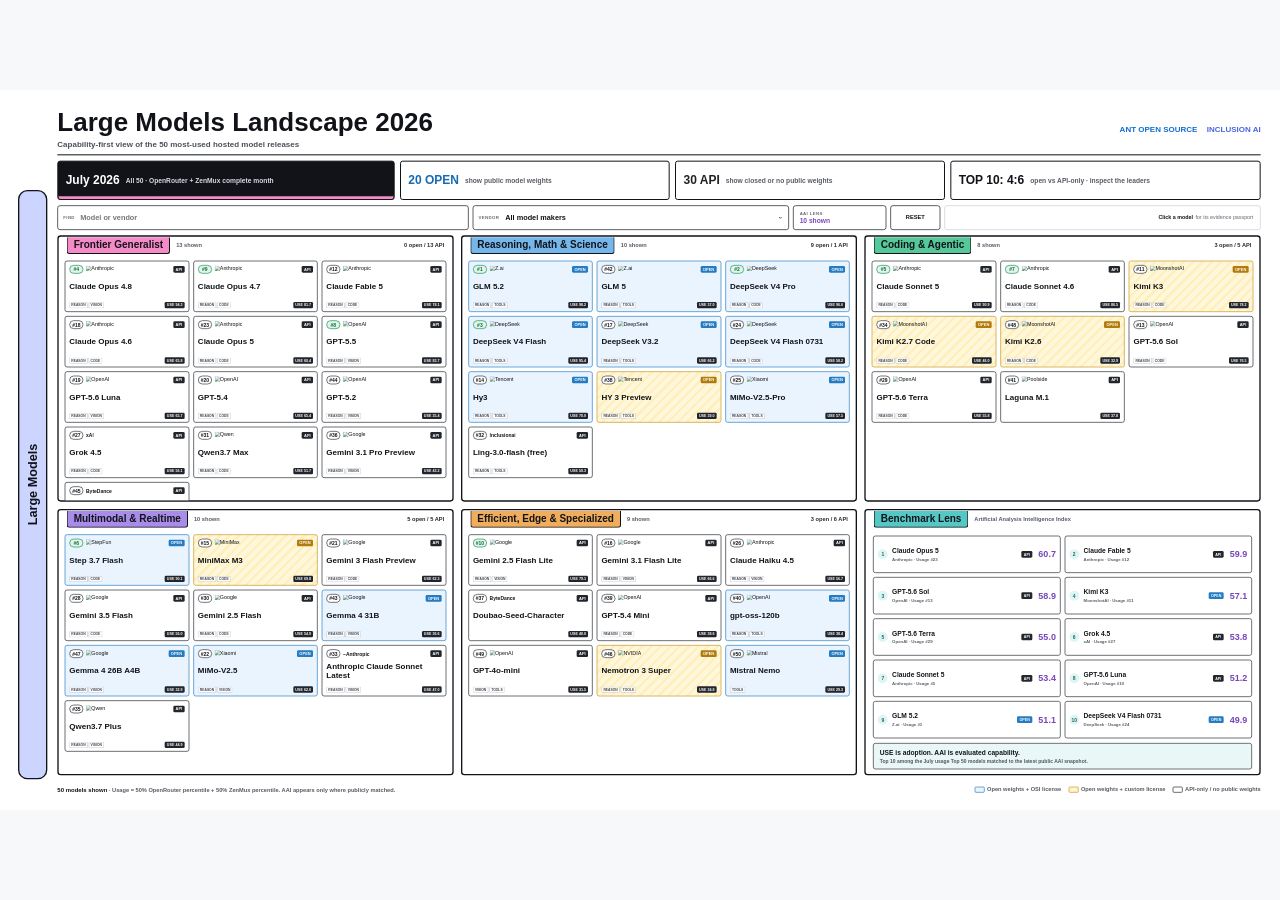
==== commit 88942012: "feat: update keynote large models story" ====
--- a/insights/260807-CoC-KN/large-models-refresh/large_models_landscape_prototype.html
+++ b/insights/260807-CoC-KN/large-models-refresh/large_models_landscape_prototype.html
@@ -2,14 +2,14 @@
 <html lang="en">
 <head>
   <meta charset="utf-8">
-  <meta name="viewport" content="width=3840, initial-scale=1">
-  <script>document.documentElement.classList.toggle("poster-mode", new URLSearchParams(window.location.search).get("poster") === "1");</script>
+  <meta name="viewport" content="width=device-width, initial-scale=1">
   <title>Large Models Landscape 2026</title>
   <style>
     * { box-sizing: border-box; }
+    :root { --canvas-scale: 1; }
     html, body {
-      width: 3840px;
-      height: 2160px;
+      width: 100%;
+      height: 100%;
       margin: 0;
       overflow: hidden;
       background: #f7f8fa;
@@ -18,16 +18,10 @@
       letter-spacing: 0;
     }
     body { position: relative; }
-    html.poster-mode,
-    html.poster-mode body {
-      width: 1920px;
-      height: 1080px;
-    }
-    html.poster-mode .canvas {
-      transform: scale(0.5);
-      transform-origin: top left;
-    }
     .canvas {
+      position: absolute;
+      left: 50%;
+      top: 50%;
       width: 3840px;
       height: 2160px;
       padding: 42px 58px 34px 172px;
@@ -37,6 +31,8 @@
       background:
         linear-gradient(#ffffff, #ffffff) padding-box,
         #ffffff;
+      transform: translate(-50%, -50%) scale(var(--canvas-scale));
+      transform-origin: center center;
     }
     .side-label {
       position: absolute;
@@ -123,6 +119,14 @@
       gap: 22px;
       min-height: 0;
     }
+    html.aai-view .benchmark-panel {
+      grid-column: 3;
+      grid-row: 1;
+    }
+    html.aai-view .domain-panel[data-domain="Coding & Agentic"] {
+      grid-column: 3;
+      grid-row: 2;
+    }
     .domain-panel {
       position: relative;
       min-width: 0;
@@ -686,15 +690,15 @@
   z-index: 21;
   top: 0;
   right: 0;
-  width: 1260px;
-  height: 2160px;
-  padding: 58px 62px 48px;
+  width: min(760px, 96vw);
+  height: 100dvh;
+  padding: 28px 32px 32px 46px;
   overflow-y: auto;
   background:
-    linear-gradient(90deg, #111318 0 14px, #267cc2 14px 28px, #7846b9 28px 42px, transparent 42px),
+    linear-gradient(90deg, #111318 0 8px, #267cc2 8px 16px, #7846b9 16px 24px, transparent 24px),
     #ffffff;
   border-left: 5px solid #111318;
-  box-shadow: -28px 0 0 rgb(17 19 24 / 12%);
+  box-shadow: -18px 0 0 rgb(17 19 24 / 12%);
   transform: translateX(104%);
   transition: transform 240ms cubic-bezier(0.2, 0.8, 0.2, 1);
 }
@@ -708,7 +712,7 @@
   z-index: 2;
   top: 0;
   margin-left: auto;
-  padding: 13px 18px;
+  padding: 10px 14px;
   display: block;
   border: 3px solid #111318;
   border-radius: 7px;
@@ -732,65 +736,132 @@
 }
 
 .passport-logo {
-  height: 54px;
-  margin-top: 36px;
+  height: 44px;
+  margin-top: 16px;
   display: flex;
   align-items: center;
 }
 
 .passport-logo img {
   width: auto;
-  max-width: 290px;
-  height: 48px;
+  max-width: 240px;
+  height: 40px;
 }
 
 .passport-logo .vendor-fallback {
-  font-size: 32px;
+  font-size: 26px;
 }
 
 .passport-header > p {
-  margin: 24px 0 0;
+  margin: 16px 0 0;
   color: #676d76;
-  font-size: 17px;
+  font-size: 14px;
   font-weight: 850;
   letter-spacing: 0.08em;
   text-transform: uppercase;
 }
 
 .passport-header h2 {
-  max-width: 1050px;
-  margin: 12px 0 0;
-  font-size: 72px;
-  line-height: 0.96;
+  max-width: 650px;
+  margin: 8px 0 0;
+  font-size: 44px;
+  line-height: 1;
   letter-spacing: -0.045em;
 }
 
 .passport-badges {
-  margin-top: 24px;
+  margin-top: 16px;
   display: flex;
   gap: 10px;
 }
 
 .passport-badges span {
-  padding: 8px 12px;
+  padding: 6px 10px;
   border: 2px solid #111318;
   border-radius: 999px;
-  font-size: 15px;
+  font-size: 13px;
   font-weight: 850;
 }
 
-.passport-thesis {
-  margin: 34px 0 0;
-  padding: 22px 24px;
-  border-left: 8px solid #f48ac6;
-  background: #fff1f8;
-  font-size: 20px;
-  line-height: 1.48;
-  font-weight: 720;
+.passport-license-card {
+  margin-top: 20px;
+  padding: 18px 20px;
+  display: grid;
+  grid-template-columns: minmax(0, 1fr) auto;
+  align-items: end;
+  gap: 18px;
+  border: 3px solid #111318;
+  border-radius: 10px;
+  background: #fff1c7;
+  box-shadow: inset 0 -7px 0 #f0ad5b;
+}
+
+.passport-license-card[hidden] {
+  display: none;
+}
+
+.passport-license-card > div:first-child {
+  min-width: 0;
+}
+
+.passport-license-card > div:first-child > span {
+  color: #696048;
+  font-size: 12px;
+  font-weight: 900;
+  letter-spacing: 0.1em;
+}
+
+.passport-license-card strong {
+  margin-top: 8px;
+  display: block;
+  font-size: 28px;
+  line-height: 1.08;
+  overflow-wrap: anywhere;
+}
+
+.passport-license-card p {
+  max-width: 500px;
+  margin: 9px 0 0;
+  color: #5d543e;
+  font-size: 14px;
+  line-height: 1.4;
+}
+
+.passport-license-actions {
+  display: grid;
+  justify-items: end;
+  gap: 10px;
+}
+
+.passport-license-actions span {
+  max-width: 190px;
+  color: #5d543e;
+  font-size: 12px;
+  font-weight: 800;
+  text-align: right;
+}
+
+.passport-license-actions a {
+  padding: 10px 12px;
+  border: 2px solid #111318;
+  border-radius: 6px;
+  background: #ffffff;
+  color: #111318;
+  font-size: 13px;
+  font-weight: 900;
+  text-decoration: none;
+  white-space: nowrap;
+}
+
+.passport-license-actions a:hover,
+.passport-license-actions a:focus-visible {
+  background: #111318;
+  color: #ffffff;
+  outline: none;
 }
 
 .passport-lanes {
-  margin-top: 32px;
+  margin-top: 20px;
   display: grid;
   grid-template-columns: repeat(3, minmax(0, 1fr));
   border: 3px solid #111318;
@@ -799,8 +870,8 @@
 }
 
 .passport-lane {
-  min-height: 330px;
-  padding: 22px;
+  min-height: 220px;
+  padding: 17px;
   display: flex;
   flex-direction: column;
   border-right: 2px solid #111318;
@@ -820,8 +891,8 @@
 }
 
 .passport-lane > strong {
-  margin-top: 36px;
-  font-size: 42px;
+  margin-top: 24px;
+  font-size: 30px;
   line-height: 0.96;
   overflow-wrap: anywhere;
 }
@@ -836,8 +907,8 @@
 .passport-lane > p {
   margin: auto 0 0;
   color: #565c65;
-  font-size: 14px;
-  line-height: 1.5;
+  font-size: 12px;
+  line-height: 1.4;
 }
 
 .usage-lane {
@@ -870,35 +941,35 @@
 }
 
 .passport-evidence {
-  margin-top: 28px;
+  margin-top: 20px;
   display: grid;
   grid-template-columns: repeat(3, minmax(0, 1fr));
   gap: 14px;
 }
 
 .passport-evidence article {
-  min-height: 190px;
-  padding: 20px;
+  min-height: 145px;
+  padding: 16px;
   border: 2px solid #111318;
   border-radius: 8px;
   background: #ffffff;
 }
 
 .passport-evidence strong {
-  margin-top: 22px;
+  margin-top: 16px;
   display: block;
-  font-size: 32px;
+  font-size: 24px;
 }
 
 .passport-evidence p {
   margin: 12px 0 0;
   color: #616771;
-  font-size: 13px;
-  line-height: 1.5;
+  font-size: 11px;
+  line-height: 1.4;
 }
 
 .passport-specs {
-  margin-top: 28px;
+  margin-top: 20px;
   display: grid;
   grid-template-columns: repeat(2, minmax(0, 1fr));
   border-top: 3px solid #111318;
@@ -906,8 +977,8 @@
 }
 
 .passport-specs > div {
-  min-height: 98px;
-  padding: 17px 19px;
+  min-height: 80px;
+  padding: 13px 15px;
   border-right: 3px solid #111318;
   border-bottom: 3px solid #111318;
 }
@@ -926,12 +997,12 @@
 }
 
 .passport-specs strong {
-  margin-top: 9px;
-  font-size: 20px;
+  margin-top: 7px;
+  font-size: 17px;
 }
 
 .passport-capabilities {
-  margin-top: 28px;
+  margin-top: 20px;
 }
 
 .passport-capabilities > div {
@@ -953,15 +1024,15 @@
 }
 
 .metric-glossary {
-  margin-top: 30px;
+  margin-top: 20px;
   border: 3px solid #111318;
   border-radius: 9px;
   background: #fff8df;
 }
 
 .metric-glossary summary {
-  padding: 18px 20px;
-  font-size: 18px;
+  padding: 14px 16px;
+  font-size: 15px;
   font-weight: 900;
   cursor: pointer;
 }
@@ -978,7 +1049,7 @@
 }
 
 .passport-links {
-  margin-top: 26px;
+  margin-top: 18px;
   display: flex;
   flex-wrap: wrap;
   gap: 10px;
@@ -1063,7 +1134,7 @@
       </label>
       <button class="aai-filter" id="aai-filter" type="button" aria-pressed="false">
         <span>AAI LENS</span>
-        <strong>8 matched</strong>
+        <strong>10 shown</strong>
       </button>
       <button class="reset-filter" id="reset-filter" type="button">RESET</button>
       <p class="explore-hint"><strong>Click a model</strong> for its evidence passport</p>
@@ -1083,12 +1154,12 @@
         role="button"
         tabindex="0"
         aria-label="Open details for Claude Opus 4.8"
-        data-model-json="{&quot;name&quot;:&quot;Claude Opus 4.8&quot;,&quot;displayName&quot;:&quot;Claude Opus 4.8&quot;,&quot;vendor&quot;:&quot;Anthropic&quot;,&quot;domain&quot;:&quot;Frontier Generalist&quot;,&quot;rank&quot;:4,&quot;usage&quot;:94.3415,&quot;aai&quot;:55.7,&quot;isOpen&quot;:false,&quot;access&quot;:&quot;Closed or no public weights&quot;,&quot;license&quot;:&quot;API-only&quot;,&quot;licenseClass&quot;:&quot;closed_or_no_public_weights&quot;,&quot;parameters&quot;:&quot;Params undisclosed&quot;,&quot;category&quot;:&quot;Multimodal / VLM&quot;,&quot;capabilities&quot;:[&quot;Reasoning&quot;,&quot;Vision input&quot;,&quot;Tool use&quot;,&quot;Structured output&quot;],&quot;sourcePresence&quot;:[&quot;OpenRouter&quot;,&quot;ZenMux&quot;],&quot;openrouter&quot;:{&quot;rank&quot;:9,&quot;score&quot;:92.6829,&quot;days&quot;:31,&quot;tokens&quot;:7476166343379,&quot;url&quot;:&quot;https://openrouter.ai/anthropic/claude-opus-4.8&quot;},&quot;zenmux&quot;:{&quot;rank&quot;:3,&quot;score&quot;:96,&quot;tokens&quot;:156011683054,&quot;url&quot;:&quot;https://zenmux.ai/models/anthropic/claude-opus-4.8&quot;},&quot;huggingface&quot;:{&quot;downloads30d&quot;:0,&quot;downloadsAll&quot;:0,&quot;likes&quot;:0,&quot;score&quot;:null,&quot;gated&quot;:false,&quot;url&quot;:&quot;&quot;},&quot;contextLength&quot;:1000000,&quot;inputModalities&quot;:[&quot;text&quot;,&quot;image&quot;,&quot;file&quot;],&quot;outputModalities&quot;:[&quot;text&quot;],&quot;promptPrice&quot;:5,&quot;completionPrice&quot;:25}"
+        data-model-json="{&quot;name&quot;:&quot;Claude Opus 4.8&quot;,&quot;displayName&quot;:&quot;Claude Opus 4.8&quot;,&quot;vendor&quot;:&quot;Anthropic&quot;,&quot;domain&quot;:&quot;Frontier Generalist&quot;,&quot;rank&quot;:4,&quot;usage&quot;:94.3415,&quot;aai&quot;:null,&quot;isOpen&quot;:false,&quot;access&quot;:&quot;Closed or no public weights&quot;,&quot;license&quot;:&quot;API-only&quot;,&quot;licenseClass&quot;:&quot;closed_or_no_public_weights&quot;,&quot;licenseClassLabel&quot;:&quot;No public weights resolved&quot;,&quot;licenseUrl&quot;:&quot;&quot;,&quot;licenseNote&quot;:&quot;&quot;,&quot;parameters&quot;:&quot;Params undisclosed&quot;,&quot;category&quot;:&quot;Multimodal / VLM&quot;,&quot;capabilities&quot;:[&quot;Reasoning&quot;,&quot;Vision input&quot;,&quot;Tool use&quot;,&quot;Structured output&quot;],&quot;sourcePresence&quot;:[&quot;OpenRouter&quot;,&quot;ZenMux&quot;],&quot;openrouter&quot;:{&quot;rank&quot;:9,&quot;score&quot;:92.6829,&quot;days&quot;:31,&quot;tokens&quot;:7476166343379,&quot;url&quot;:&quot;https://openrouter.ai/anthropic/claude-opus-4.8&quot;},&quot;zenmux&quot;:{&quot;rank&quot;:3,&quot;score&quot;:96,&quot;tokens&quot;:156011683054,&quot;url&quot;:&quot;https://zenmux.ai/models/anthropic/claude-opus-4.8&quot;},&quot;huggingface&quot;:{&quot;downloads30d&quot;:0,&quot;downloadsAll&quot;:0,&quot;likes&quot;:0,&quot;score&quot;:null,&quot;gated&quot;:false,&quot;url&quot;:&quot;&quot;},&quot;contextLength&quot;:1000000,&quot;inputModalities&quot;:[&quot;text&quot;,&quot;image&quot;,&quot;file&quot;],&quot;outputModalities&quot;:[&quot;text&quot;],&quot;promptPrice&quot;:5,&quot;completionPrice&quot;:25}"
         data-model-name="Claude Opus 4.8"
         data-vendor="Anthropic"
         data-access="api"
         data-rank="4"
-        data-has-aai="true"
+        data-has-aai="false"
       >
         <div class="card-top">
           <span class="rank top-rank">#4</span>
@@ -1104,7 +1175,7 @@
           <div class="tags"><span class="tag">REASON</span><span class="tag">VISION</span><span class="tag">TOOLS</span></div>
           <div class="metrics">
             <span class="metric">USE 94.3</span>
-            <span class="metric benchmark">AAI 55.7</span>
+
           </div>
         </div>
       </article>
@@ -1114,7 +1185,7 @@
         role="button"
         tabindex="0"
         aria-label="Open details for Claude Opus 4.7"
-        data-model-json="{&quot;name&quot;:&quot;Claude Opus 4.7&quot;,&quot;displayName&quot;:&quot;Claude Opus 4.7&quot;,&quot;vendor&quot;:&quot;Anthropic&quot;,&quot;domain&quot;:&quot;Frontier Generalist&quot;,&quot;rank&quot;:9,&quot;usage&quot;:81.7317,&quot;aai&quot;:null,&quot;isOpen&quot;:false,&quot;access&quot;:&quot;Closed or no public weights&quot;,&quot;license&quot;:&quot;API-only&quot;,&quot;licenseClass&quot;:&quot;closed_or_no_public_weights&quot;,&quot;parameters&quot;:&quot;Params undisclosed&quot;,&quot;category&quot;:&quot;Multimodal / VLM&quot;,&quot;capabilities&quot;:[&quot;Reasoning&quot;,&quot;Coding&quot;,&quot;Vision input&quot;,&quot;Tool use&quot;,&quot;Structured output&quot;],&quot;sourcePresence&quot;:[&quot;OpenRouter&quot;,&quot;ZenMux&quot;],&quot;openrouter&quot;:{&quot;rank&quot;:10,&quot;score&quot;:91.4634,&quot;days&quot;:29,&quot;tokens&quot;:7180042987508,&quot;url&quot;:&quot;https://openrouter.ai/anthropic/claude-opus-4.7&quot;},&quot;zenmux&quot;:{&quot;rank&quot;:15,&quot;score&quot;:72,&quot;tokens&quot;:26101301985,&quot;url&quot;:&quot;https://zenmux.ai/models/anthropic/claude-opus-4.7&quot;},&quot;huggingface&quot;:{&quot;downloads30d&quot;:0,&quot;downloadsAll&quot;:0,&quot;likes&quot;:0,&quot;score&quot;:null,&quot;gated&quot;:false,&quot;url&quot;:&quot;&quot;},&quot;contextLength&quot;:1000000,&quot;inputModalities&quot;:[&quot;text&quot;,&quot;image&quot;,&quot;file&quot;],&quot;outputModalities&quot;:[&quot;text&quot;],&quot;promptPrice&quot;:5,&quot;completionPrice&quot;:25}"
+        data-model-json="{&quot;name&quot;:&quot;Claude Opus 4.7&quot;,&quot;displayName&quot;:&quot;Claude Opus 4.7&quot;,&quot;vendor&quot;:&quot;Anthropic&quot;,&quot;domain&quot;:&quot;Frontier Generalist&quot;,&quot;rank&quot;:9,&quot;usage&quot;:81.7317,&quot;aai&quot;:null,&quot;isOpen&quot;:false,&quot;access&quot;:&quot;Closed or no public weights&quot;,&quot;license&quot;:&quot;API-only&quot;,&quot;licenseClass&quot;:&quot;closed_or_no_public_weights&quot;,&quot;licenseClassLabel&quot;:&quot;No public weights resolved&quot;,&quot;licenseUrl&quot;:&quot;&quot;,&quot;licenseNote&quot;:&quot;&quot;,&quot;parameters&quot;:&quot;Params undisclosed&quot;,&quot;category&quot;:&quot;Multimodal / VLM&quot;,&quot;capabilities&quot;:[&quot;Reasoning&quot;,&quot;Coding&quot;,&quot;Vision input&quot;,&quot;Tool use&quot;,&quot;Structured output&quot;],&quot;sourcePresence&quot;:[&quot;OpenRouter&quot;,&quot;ZenMux&quot;],&quot;openrouter&quot;:{&quot;rank&quot;:10,&quot;score&quot;:91.4634,&quot;days&quot;:29,&quot;tokens&quot;:7180042987508,&quot;url&quot;:&quot;https://openrouter.ai/anthropic/claude-opus-4.7&quot;},&quot;zenmux&quot;:{&quot;rank&quot;:15,&quot;score&quot;:72,&quot;tokens&quot;:26101301985,&quot;url&quot;:&quot;https://zenmux.ai/models/anthropic/claude-opus-4.7&quot;},&quot;huggingface&quot;:{&quot;downloads30d&quot;:0,&quot;downloadsAll&quot;:0,&quot;likes&quot;:0,&quot;score&quot;:null,&quot;gated&quot;:false,&quot;url&quot;:&quot;&quot;},&quot;contextLength&quot;:1000000,&quot;inputModalities&quot;:[&quot;text&quot;,&quot;image&quot;,&quot;file&quot;],&quot;outputModalities&quot;:[&quot;text&quot;],&quot;promptPrice&quot;:5,&quot;completionPrice&quot;:25}"
         data-model-name="Claude Opus 4.7"
         data-vendor="Anthropic"
         data-access="api"
@@ -1145,7 +1216,7 @@
         role="button"
         tabindex="0"
         aria-label="Open details for Claude Fable 5"
-        data-model-json="{&quot;name&quot;:&quot;Claude Fable 5&quot;,&quot;displayName&quot;:&quot;Claude Fable 5&quot;,&quot;vendor&quot;:&quot;Anthropic&quot;,&quot;domain&quot;:&quot;Frontier Generalist&quot;,&quot;rank&quot;:12,&quot;usage&quot;:78.1463,&quot;aai&quot;:59.9,&quot;isOpen&quot;:false,&quot;access&quot;:&quot;Closed or no public weights&quot;,&quot;license&quot;:&quot;API-only&quot;,&quot;licenseClass&quot;:&quot;closed_or_no_public_weights&quot;,&quot;parameters&quot;:&quot;Params undisclosed&quot;,&quot;category&quot;:&quot;Multimodal / VLM&quot;,&quot;capabilities&quot;:[&quot;Reasoning&quot;,&quot;Coding&quot;,&quot;Vision input&quot;,&quot;Tool use&quot;,&quot;Structured output&quot;],&quot;sourcePresence&quot;:[&quot;OpenRouter&quot;,&quot;ZenMux&quot;],&quot;openrouter&quot;:{&quot;rank&quot;:29,&quot;score&quot;:68.2927,&quot;days&quot;:30,&quot;tokens&quot;:1524531147464,&quot;url&quot;:&quot;https://openrouter.ai/anthropic/claude-fable-5&quot;},&quot;zenmux&quot;:{&quot;rank&quot;:7,&quot;score&quot;:88,&quot;tokens&quot;:53990250886,&quot;url&quot;:&quot;https://zenmux.ai/models/anthropic/claude-fable-5&quot;},&quot;huggingface&quot;:{&quot;downloads30d&quot;:0,&quot;downloadsAll&quot;:0,&quot;likes&quot;:0,&quot;score&quot;:null,&quot;gated&quot;:false,&quot;url&quot;:&quot;&quot;},&quot;contextLength&quot;:1000000,&quot;inputModalities&quot;:[&quot;text&quot;,&quot;image&quot;,&quot;file&quot;],&quot;outputModalities&quot;:[&quot;text&quot;],&quot;promptPrice&quot;:10,&quot;completionPrice&quot;:50}"
+        data-model-json="{&quot;name&quot;:&quot;Claude Fable 5&quot;,&quot;displayName&quot;:&quot;Claude Fable 5&quot;,&quot;vendor&quot;:&quot;Anthropic&quot;,&quot;domain&quot;:&quot;Frontier Generalist&quot;,&quot;rank&quot;:12,&quot;usage&quot;:78.1463,&quot;aai&quot;:59.9,&quot;isOpen&quot;:false,&quot;access&quot;:&quot;Closed or no public weights&quot;,&quot;license&quot;:&quot;API-only&quot;,&quot;licenseClass&quot;:&quot;closed_or_no_public_weights&quot;,&quot;licenseClassLabel&quot;:&quot;No public weights resolved&quot;,&quot;licenseUrl&quot;:&quot;&quot;,&quot;licenseNote&quot;:&quot;&quot;,&quot;parameters&quot;:&quot;Params undisclosed&quot;,&quot;category&quot;:&quot;Multimodal / VLM&quot;,&quot;capabilities&quot;:[&quot;Reasoning&quot;,&quot;Coding&quot;,&quot;Vision input&quot;,&quot;Tool use&quot;,&quot;Structured output&quot;],&quot;sourcePresence&quot;:[&quot;OpenRouter&quot;,&quot;ZenMux&quot;],&quot;openrouter&quot;:{&quot;rank&quot;:29,&quot;score&quot;:68.2927,&quot;days&quot;:30,&quot;tokens&quot;:1524531147464,&quot;url&quot;:&quot;https://openrouter.ai/anthropic/claude-fable-5&quot;},&quot;zenmux&quot;:{&quot;rank&quot;:7,&quot;score&quot;:88,&quot;tokens&quot;:53990250886,&quot;url&quot;:&quot;https://zenmux.ai/models/anthropic/claude-fable-5&quot;},&quot;huggingface&quot;:{&quot;downloads30d&quot;:0,&quot;downloadsAll&quot;:0,&quot;likes&quot;:0,&quot;score&quot;:null,&quot;gated&quot;:false,&quot;url&quot;:&quot;&quot;},&quot;contextLength&quot;:1000000,&quot;inputModalities&quot;:[&quot;text&quot;,&quot;image&quot;,&quot;file&quot;],&quot;outputModalities&quot;:[&quot;text&quot;],&quot;promptPrice&quot;:10,&quot;completionPrice&quot;:50}"
         data-model-name="Claude Fable 5"
         data-vendor="Anthropic"
         data-access="api"
@@ -1176,7 +1247,7 @@
         role="button"
         tabindex="0"
         aria-label="Open details for Claude Opus 4.6"
-        data-model-json="{&quot;name&quot;:&quot;Claude Opus 4.6&quot;,&quot;displayName&quot;:&quot;Claude Opus 4.6&quot;,&quot;vendor&quot;:&quot;Anthropic&quot;,&quot;domain&quot;:&quot;Frontier Generalist&quot;,&quot;rank&quot;:18,&quot;usage&quot;:65.8293,&quot;aai&quot;:null,&quot;isOpen&quot;:false,&quot;access&quot;:&quot;Closed or no public weights&quot;,&quot;license&quot;:&quot;API-only&quot;,&quot;licenseClass&quot;:&quot;closed_or_no_public_weights&quot;,&quot;parameters&quot;:&quot;Params undisclosed&quot;,&quot;category&quot;:&quot;Multimodal / VLM&quot;,&quot;capabilities&quot;:[&quot;Reasoning&quot;,&quot;Coding&quot;,&quot;Vision input&quot;,&quot;Tool use&quot;,&quot;Structured output&quot;],&quot;sourcePresence&quot;:[&quot;OpenRouter&quot;,&quot;ZenMux&quot;],&quot;openrouter&quot;:{&quot;rank&quot;:41,&quot;score&quot;:53.6585,&quot;days&quot;:30,&quot;tokens&quot;:913276714594,&quot;url&quot;:&quot;https://openrouter.ai/anthropic/claude-opus-4.6&quot;},&quot;zenmux&quot;:{&quot;rank&quot;:12,&quot;score&quot;:78,&quot;tokens&quot;:34598833097,&quot;url&quot;:&quot;https://zenmux.ai/models/anthropic/claude-opus-4.6&quot;},&quot;huggingface&quot;:{&quot;downloads30d&quot;:0,&quot;downloadsAll&quot;:0,&quot;likes&quot;:0,&quot;score&quot;:null,&quot;gated&quot;:false,&quot;url&quot;:&quot;&quot;},&quot;contextLength&quot;:1000000,&quot;inputModalities&quot;:[&quot;text&quot;,&quot;image&quot;,&quot;file&quot;],&quot;outputModalities&quot;:[&quot;text&quot;],&quot;promptPrice&quot;:5,&quot;completionPrice&quot;:25}"
+        data-model-json="{&quot;name&quot;:&quot;Claude Opus 4.6&quot;,&quot;displayName&quot;:&quot;Claude Opus 4.6&quot;,&quot;vendor&quot;:&quot;Anthropic&quot;,&quot;domain&quot;:&quot;Frontier Generalist&quot;,&quot;rank&quot;:18,&quot;usage&quot;:65.8293,&quot;aai&quot;:null,&quot;isOpen&quot;:false,&quot;access&quot;:&quot;Closed or no public weights&quot;,&quot;license&quot;:&quot;API-only&quot;,&quot;licenseClass&quot;:&quot;closed_or_no_public_weights&quot;,&quot;licenseClassLabel&quot;:&quot;No public weights resolved&quot;,&quot;licenseUrl&quot;:&quot;&quot;,&quot;licenseNote&quot;:&quot;&quot;,&quot;parameters&quot;:&quot;Params undisclosed&quot;,&quot;category&quot;:&quot;Multimodal / VLM&quot;,&quot;capabilities&quot;:[&quot;Reasoning&quot;,&quot;Coding&quot;,&quot;Vision input&quot;,&quot;Tool use&quot;,&quot;Structured output&quot;],&quot;sourcePresence&quot;:[&quot;OpenRouter&quot;,&quot;ZenMux&quot;],&quot;openrouter&quot;:{&quot;rank&quot;:41,&quot;score&quot;:53.6585,&quot;days&quot;:30,&quot;tokens&quot;:913276714594,&quot;url&quot;:&quot;https://openrouter.ai/anthropic/claude-opus-4.6&quot;},&quot;zenmux&quot;:{&quot;rank&quot;:12,&quot;score&quot;:78,&quot;tokens&quot;:34598833097,&quot;url&quot;:&quot;https://zenmux.ai/models/anthropic/claude-opus-4.6&quot;},&quot;huggingface&quot;:{&quot;downloads30d&quot;:0,&quot;downloadsAll&quot;:0,&quot;likes&quot;:0,&quot;score&quot;:null,&quot;gated&quot;:false,&quot;url&quot;:&quot;&quot;},&quot;contextLength&quot;:1000000,&quot;inputModalities&quot;:[&quot;text&quot;,&quot;image&quot;,&quot;file&quot;],&quot;outputModalities&quot;:[&quot;text&quot;],&quot;promptPrice&quot;:5,&quot;completionPrice&quot;:25}"
         data-model-name="Claude Opus 4.6"
         data-vendor="Anthropic"
         data-access="api"
@@ -1207,12 +1278,12 @@
         role="button"
         tabindex="0"
         aria-label="Open details for Claude Opus 5"
-        data-model-json="{&quot;name&quot;:&quot;Claude Opus 5&quot;,&quot;displayName&quot;:&quot;Claude Opus 5&quot;,&quot;vendor&quot;:&quot;Anthropic&quot;,&quot;domain&quot;:&quot;Frontier Generalist&quot;,&quot;rank&quot;:23,&quot;usage&quot;:60.439,&quot;aai&quot;:null,&quot;isOpen&quot;:false,&quot;access&quot;:&quot;Closed or no public weights&quot;,&quot;license&quot;:&quot;API-only&quot;,&quot;licenseClass&quot;:&quot;closed_or_no_public_weights&quot;,&quot;parameters&quot;:&quot;Params undisclosed&quot;,&quot;category&quot;:&quot;Multimodal / VLM&quot;,&quot;capabilities&quot;:[&quot;Reasoning&quot;,&quot;Coding&quot;,&quot;Vision input&quot;,&quot;Tool use&quot;,&quot;Structured output&quot;],&quot;sourcePresence&quot;:[&quot;OpenRouter&quot;,&quot;ZenMux&quot;],&quot;openrouter&quot;:{&quot;rank&quot;:40,&quot;score&quot;:54.878,&quot;days&quot;:7,&quot;tokens&quot;:927459855291,&quot;url&quot;:&quot;https://openrouter.ai/anthropic/claude-opus-5&quot;},&quot;zenmux&quot;:{&quot;rank&quot;:18,&quot;score&quot;:66,&quot;tokens&quot;:16672455130,&quot;url&quot;:&quot;https://zenmux.ai/models/anthropic/claude-opus-5&quot;},&quot;huggingface&quot;:{&quot;downloads30d&quot;:0,&quot;downloadsAll&quot;:0,&quot;likes&quot;:0,&quot;score&quot;:null,&quot;gated&quot;:false,&quot;url&quot;:&quot;&quot;},&quot;contextLength&quot;:1000000,&quot;inputModalities&quot;:[&quot;text&quot;,&quot;image&quot;,&quot;file&quot;],&quot;outputModalities&quot;:[&quot;text&quot;],&quot;promptPrice&quot;:5,&quot;completionPrice&quot;:25}"
+        data-model-json="{&quot;name&quot;:&quot;Claude Opus 5&quot;,&quot;displayName&quot;:&quot;Claude Opus 5&quot;,&quot;vendor&quot;:&quot;Anthropic&quot;,&quot;domain&quot;:&quot;Frontier Generalist&quot;,&quot;rank&quot;:23,&quot;usage&quot;:60.439,&quot;aai&quot;:60.7,&quot;isOpen&quot;:false,&quot;access&quot;:&quot;Closed or no public weights&quot;,&quot;license&quot;:&quot;API-only&quot;,&quot;licenseClass&quot;:&quot;closed_or_no_public_weights&quot;,&quot;licenseClassLabel&quot;:&quot;No public weights resolved&quot;,&quot;licenseUrl&quot;:&quot;&quot;,&quot;licenseNote&quot;:&quot;&quot;,&quot;parameters&quot;:&quot;Params undisclosed&quot;,&quot;category&quot;:&quot;Multimodal / VLM&quot;,&quot;capabilities&quot;:[&quot;Reasoning&quot;,&quot;Coding&quot;,&quot;Vision input&quot;,&quot;Tool use&quot;,&quot;Structured output&quot;],&quot;sourcePresence&quot;:[&quot;OpenRouter&quot;,&quot;ZenMux&quot;],&quot;openrouter&quot;:{&quot;rank&quot;:40,&quot;score&quot;:54.878,&quot;days&quot;:7,&quot;tokens&quot;:927459855291,&quot;url&quot;:&quot;https://openrouter.ai/anthropic/claude-opus-5&quot;},&quot;zenmux&quot;:{&quot;rank&quot;:18,&quot;score&quot;:66,&quot;tokens&quot;:16672455130,&quot;url&quot;:&quot;https://zenmux.ai/models/anthropic/claude-opus-5&quot;},&quot;huggingface&quot;:{&quot;downloads30d&quot;:0,&quot;downloadsAll&quot;:0,&quot;likes&quot;:0,&quot;score&quot;:null,&quot;gated&quot;:false,&quot;url&quot;:&quot;&quot;},&quot;contextLength&quot;:1000000,&quot;inputModalities&quot;:[&quot;text&quot;,&quot;image&quot;,&quot;file&quot;],&quot;outputModalities&quot;:[&quot;text&quot;],&quot;promptPrice&quot;:5,&quot;completionPrice&quot;:25}"
         data-model-name="Claude Opus 5"
         data-vendor="Anthropic"
         data-access="api"
         data-rank="23"
-        data-has-aai="false"
+        data-has-aai="true"
       >
         <div class="card-top">
           <span class="rank">#23</span>
@@ -1228,7 +1299,7 @@
           <div class="tags"><span class="tag">REASON</span><span class="tag">CODE</span><span class="tag">VISION</span></div>
           <div class="metrics">
             <span class="metric">USE 60.4</span>
-
+            <span class="metric benchmark">AAI 60.7</span>
           </div>
         </div>
       </article>
@@ -1238,7 +1309,7 @@
         role="button"
         tabindex="0"
         aria-label="Open details for GPT-5.5"
-        data-model-json="{&quot;name&quot;:&quot;GPT-5.5&quot;,&quot;displayName&quot;:&quot;GPT-5.5&quot;,&quot;vendor&quot;:&quot;OpenAI&quot;,&quot;domain&quot;:&quot;Frontier Generalist&quot;,&quot;rank&quot;:8,&quot;usage&quot;:83.683,&quot;aai&quot;:null,&quot;isOpen&quot;:false,&quot;access&quot;:&quot;Closed or no public weights&quot;,&quot;license&quot;:&quot;API-only&quot;,&quot;licenseClass&quot;:&quot;closed_or_no_public_weights&quot;,&quot;parameters&quot;:&quot;Params undisclosed&quot;,&quot;category&quot;:&quot;Multimodal / VLM&quot;,&quot;capabilities&quot;:[&quot;Reasoning&quot;,&quot;Vision input&quot;,&quot;Tool use&quot;,&quot;Structured output&quot;],&quot;sourcePresence&quot;:[&quot;OpenRouter&quot;,&quot;ZenMux&quot;],&quot;openrouter&quot;:{&quot;rank&quot;:15,&quot;score&quot;:85.3659,&quot;days&quot;:30,&quot;tokens&quot;:2794480689403,&quot;url&quot;:&quot;https://openrouter.ai/openai/gpt-5.5&quot;},&quot;zenmux&quot;:{&quot;rank&quot;:10,&quot;score&quot;:82,&quot;tokens&quot;:37189143364,&quot;url&quot;:&quot;https://zenmux.ai/models/openai/gpt-5.5&quot;},&quot;huggingface&quot;:{&quot;downloads30d&quot;:0,&quot;downloadsAll&quot;:0,&quot;likes&quot;:0,&quot;score&quot;:null,&quot;gated&quot;:false,&quot;url&quot;:&quot;&quot;},&quot;contextLength&quot;:1050000,&quot;inputModalities&quot;:[&quot;file&quot;,&quot;image&quot;,&quot;text&quot;],&quot;outputModalities&quot;:[&quot;text&quot;],&quot;promptPrice&quot;:5,&quot;completionPrice&quot;:30}"
+        data-model-json="{&quot;name&quot;:&quot;GPT-5.5&quot;,&quot;displayName&quot;:&quot;GPT-5.5&quot;,&quot;vendor&quot;:&quot;OpenAI&quot;,&quot;domain&quot;:&quot;Frontier Generalist&quot;,&quot;rank&quot;:8,&quot;usage&quot;:83.683,&quot;aai&quot;:null,&quot;isOpen&quot;:false,&quot;access&quot;:&quot;Closed or no public weights&quot;,&quot;license&quot;:&quot;API-only&quot;,&quot;licenseClass&quot;:&quot;closed_or_no_public_weights&quot;,&quot;licenseClassLabel&quot;:&quot;No public weights resolved&quot;,&quot;licenseUrl&quot;:&quot;&quot;,&quot;licenseNote&quot;:&quot;&quot;,&quot;parameters&quot;:&quot;Params undisclosed&quot;,&quot;category&quot;:&quot;Multimodal / VLM&quot;,&quot;capabilities&quot;:[&quot;Reasoning&quot;,&quot;Vision input&quot;,&quot;Tool use&quot;,&quot;Structured output&quot;],&quot;sourcePresence&quot;:[&quot;OpenRouter&quot;,&quot;ZenMux&quot;],&quot;openrouter&quot;:{&quot;rank&quot;:15,&quot;score&quot;:85.3659,&quot;days&quot;:30,&quot;tokens&quot;:2794480689403,&quot;url&quot;:&quot;https://openrouter.ai/openai/gpt-5.5&quot;},&quot;zenmux&quot;:{&quot;rank&quot;:10,&quot;score&quot;:82,&quot;tokens&quot;:37189143364,&quot;url&quot;:&quot;https://zenmux.ai/models/openai/gpt-5.5&quot;},&quot;huggingface&quot;:{&quot;downloads30d&quot;:0,&quot;downloadsAll&quot;:0,&quot;likes&quot;:0,&quot;score&quot;:null,&quot;gated&quot;:false,&quot;url&quot;:&quot;&quot;},&quot;contextLength&quot;:1050000,&quot;inputModalities&quot;:[&quot;file&quot;,&quot;image&quot;,&quot;text&quot;],&quot;outputModalities&quot;:[&quot;text&quot;],&quot;promptPrice&quot;:5,&quot;completionPrice&quot;:30}"
         data-model-name="GPT-5.5"
         data-vendor="OpenAI"
         data-access="api"
@@ -1269,12 +1340,12 @@
         role="button"
         tabindex="0"
         aria-label="Open details for GPT-5.6 Luna"
-        data-model-json="{&quot;name&quot;:&quot;GPT-5.6 Luna&quot;,&quot;displayName&quot;:&quot;GPT-5.6 Luna&quot;,&quot;vendor&quot;:&quot;OpenAI&quot;,&quot;domain&quot;:&quot;Frontier Generalist&quot;,&quot;rank&quot;:19,&quot;usage&quot;:65.7073,&quot;aai&quot;:null,&quot;isOpen&quot;:false,&quot;access&quot;:&quot;Closed or no public weights&quot;,&quot;license&quot;:&quot;API-only&quot;,&quot;licenseClass&quot;:&quot;closed_or_no_public_weights&quot;,&quot;parameters&quot;:&quot;Params undisclosed&quot;,&quot;category&quot;:&quot;Multimodal / VLM&quot;,&quot;capabilities&quot;:[&quot;Reasoning&quot;,&quot;Vision input&quot;,&quot;Tool use&quot;,&quot;Structured output&quot;],&quot;sourcePresence&quot;:[&quot;OpenRouter&quot;,&quot;ZenMux&quot;],&quot;openrouter&quot;:{&quot;rank&quot;:33,&quot;score&quot;:63.4146,&quot;days&quot;:21,&quot;tokens&quot;:1440097675505,&quot;url&quot;:&quot;https://openrouter.ai/openai/gpt-5.6-luna&quot;},&quot;zenmux&quot;:{&quot;rank&quot;:17,&quot;score&quot;:68,&quot;tokens&quot;:18557054253,&quot;url&quot;:&quot;https://zenmux.ai/models/openai/gpt-5.6-luna&quot;},&quot;huggingface&quot;:{&quot;downloads30d&quot;:0,&quot;downloadsAll&quot;:0,&quot;likes&quot;:0,&quot;score&quot;:null,&quot;gated&quot;:false,&quot;url&quot;:&quot;&quot;},&quot;contextLength&quot;:1050000,&quot;inputModalities&quot;:[&quot;file&quot;,&quot;image&quot;,&quot;text&quot;],&quot;outputModalities&quot;:[&quot;text&quot;],&quot;promptPrice&quot;:0.09999999999999999,&quot;completionPrice&quot;:0.6}"
+        data-model-json="{&quot;name&quot;:&quot;GPT-5.6 Luna&quot;,&quot;displayName&quot;:&quot;GPT-5.6 Luna&quot;,&quot;vendor&quot;:&quot;OpenAI&quot;,&quot;domain&quot;:&quot;Frontier Generalist&quot;,&quot;rank&quot;:19,&quot;usage&quot;:65.7073,&quot;aai&quot;:51.2,&quot;isOpen&quot;:false,&quot;access&quot;:&quot;Closed or no public weights&quot;,&quot;license&quot;:&quot;API-only&quot;,&quot;licenseClass&quot;:&quot;closed_or_no_public_weights&quot;,&quot;licenseClassLabel&quot;:&quot;No public weights resolved&quot;,&quot;licenseUrl&quot;:&quot;&quot;,&quot;licenseNote&quot;:&quot;&quot;,&quot;parameters&quot;:&quot;Params undisclosed&quot;,&quot;category&quot;:&quot;Multimodal / VLM&quot;,&quot;capabilities&quot;:[&quot;Reasoning&quot;,&quot;Vision input&quot;,&quot;Tool use&quot;,&quot;Structured output&quot;],&quot;sourcePresence&quot;:[&quot;OpenRouter&quot;,&quot;ZenMux&quot;],&quot;openrouter&quot;:{&quot;rank&quot;:33,&quot;score&quot;:63.4146,&quot;days&quot;:21,&quot;tokens&quot;:1440097675505,&quot;url&quot;:&quot;https://openrouter.ai/openai/gpt-5.6-luna&quot;},&quot;zenmux&quot;:{&quot;rank&quot;:17,&quot;score&quot;:68,&quot;tokens&quot;:18557054253,&quot;url&quot;:&quot;https://zenmux.ai/models/openai/gpt-5.6-luna&quot;},&quot;huggingface&quot;:{&quot;downloads30d&quot;:0,&quot;downloadsAll&quot;:0,&quot;likes&quot;:0,&quot;score&quot;:null,&quot;gated&quot;:false,&quot;url&quot;:&quot;&quot;},&quot;contextLength&quot;:1050000,&quot;inputModalities&quot;:[&quot;file&quot;,&quot;image&quot;,&quot;text&quot;],&quot;outputModalities&quot;:[&quot;text&quot;],&quot;promptPrice&quot;:0.09999999999999999,&quot;completionPrice&quot;:0.6}"
         data-model-name="GPT-5.6 Luna"
         data-vendor="OpenAI"
         data-access="api"
         data-rank="19"
-        data-has-aai="false"
+        data-has-aai="true"
       >
         <div class="card-top">
           <span class="rank">#19</span>
@@ -1290,7 +1361,7 @@
           <div class="tags"><span class="tag">REASON</span><span class="tag">VISION</span><span class="tag">TOOLS</span></div>
           <div class="metrics">
             <span class="metric">USE 65.7</span>
-
+            <span class="metric benchmark">AAI 51.2</span>
           </div>
         </div>
       </article>
@@ -1300,7 +1371,7 @@
         role="button"
         tabindex="0"
         aria-label="Open details for GPT-5.4"
-        data-model-json="{&quot;name&quot;:&quot;GPT-5.4&quot;,&quot;displayName&quot;:&quot;GPT-5.4&quot;,&quot;vendor&quot;:&quot;OpenAI&quot;,&quot;domain&quot;:&quot;Frontier Generalist&quot;,&quot;rank&quot;:20,&quot;usage&quot;:65.3658,&quot;aai&quot;:null,&quot;isOpen&quot;:false,&quot;access&quot;:&quot;Closed or no public weights&quot;,&quot;license&quot;:&quot;API-only&quot;,&quot;licenseClass&quot;:&quot;closed_or_no_public_weights&quot;,&quot;parameters&quot;:&quot;Params undisclosed&quot;,&quot;category&quot;:&quot;Multimodal / VLM&quot;,&quot;capabilities&quot;:[&quot;Reasoning&quot;,&quot;Coding&quot;,&quot;Vision input&quot;,&quot;Tool use&quot;,&quot;Structured output&quot;],&quot;sourcePresence&quot;:[&quot;OpenRouter&quot;,&quot;ZenMux&quot;],&quot;openrouter&quot;:{&quot;rank&quot;:27,&quot;score&quot;:70.7317,&quot;days&quot;:31,&quot;tokens&quot;:1557003469211,&quot;url&quot;:&quot;https://openrouter.ai/openai/gpt-5.4&quot;},&quot;zenmux&quot;:{&quot;rank&quot;:21,&quot;score&quot;:60,&quot;tokens&quot;:14110224882,&quot;url&quot;:&quot;https://zenmux.ai/models/openai/gpt-5.4&quot;},&quot;huggingface&quot;:{&quot;downloads30d&quot;:0,&quot;downloadsAll&quot;:0,&quot;likes&quot;:0,&quot;score&quot;:null,&quot;gated&quot;:false,&quot;url&quot;:&quot;&quot;},&quot;contextLength&quot;:1050000,&quot;inputModalities&quot;:[&quot;text&quot;,&quot;image&quot;,&quot;file&quot;],&quot;outputModalities&quot;:[&quot;text&quot;],&quot;promptPrice&quot;:2.5,&quot;completionPrice&quot;:15}"
+        data-model-json="{&quot;name&quot;:&quot;GPT-5.4&quot;,&quot;displayName&quot;:&quot;GPT-5.4&quot;,&quot;vendor&quot;:&quot;OpenAI&quot;,&quot;domain&quot;:&quot;Frontier Generalist&quot;,&quot;rank&quot;:20,&quot;usage&quot;:65.3658,&quot;aai&quot;:null,&quot;isOpen&quot;:false,&quot;access&quot;:&quot;Closed or no public weights&quot;,&quot;license&quot;:&quot;API-only&quot;,&quot;licenseClass&quot;:&quot;closed_or_no_public_weights&quot;,&quot;licenseClassLabel&quot;:&quot;No public weights resolved&quot;,&quot;licenseUrl&quot;:&quot;&quot;,&quot;licenseNote&quot;:&quot;&quot;,&quot;parameters&quot;:&quot;Params undisclosed&quot;,&quot;category&quot;:&quot;Multimodal / VLM&quot;,&quot;capabilities&quot;:[&quot;Reasoning&quot;,&quot;Coding&quot;,&quot;Vision input&quot;,&quot;Tool use&quot;,&quot;Structured output&quot;],&quot;sourcePresence&quot;:[&quot;OpenRouter&quot;,&quot;ZenMux&quot;],&quot;openrouter&quot;:{&quot;rank&quot;:27,&quot;score&quot;:70.7317,&quot;days&quot;:31,&quot;tokens&quot;:1557003469211,&quot;url&quot;:&quot;https://openrouter.ai/openai/gpt-5.4&quot;},&quot;zenmux&quot;:{&quot;rank&quot;:21,&quot;score&quot;:60,&quot;tokens&quot;:14110224882,&quot;url&quot;:&quot;https://zenmux.ai/models/openai/gpt-5.4&quot;},&quot;huggingface&quot;:{&quot;downloads30d&quot;:0,&quot;downloadsAll&quot;:0,&quot;likes&quot;:0,&quot;score&quot;:null,&quot;gated&quot;:false,&quot;url&quot;:&quot;&quot;},&quot;contextLength&quot;:1050000,&quot;inputModalities&quot;:[&quot;text&quot;,&quot;image&quot;,&quot;file&quot;],&quot;outputModalities&quot;:[&quot;text&quot;],&quot;promptPrice&quot;:2.5,&quot;completionPrice&quot;:15}"
         data-model-name="GPT-5.4"
         data-vendor="OpenAI"
         data-access="api"
@@ -1331,7 +1402,7 @@
         role="button"
         tabindex="0"
         aria-label="Open details for GPT-5.2"
-        data-model-json="{&quot;name&quot;:&quot;GPT-5.2&quot;,&quot;displayName&quot;:&quot;GPT-5.2&quot;,&quot;vendor&quot;:&quot;OpenAI&quot;,&quot;domain&quot;:&quot;Frontier Generalist&quot;,&quot;rank&quot;:44,&quot;usage&quot;:35.4147,&quot;aai&quot;:null,&quot;isOpen&quot;:false,&quot;access&quot;:&quot;Closed or no public weights&quot;,&quot;license&quot;:&quot;API-only&quot;,&quot;licenseClass&quot;:&quot;closed_or_no_public_weights&quot;,&quot;parameters&quot;:&quot;Params undisclosed&quot;,&quot;category&quot;:&quot;Multimodal / VLM&quot;,&quot;capabilities&quot;:[&quot;Reasoning&quot;,&quot;Vision input&quot;,&quot;Tool use&quot;,&quot;Structured output&quot;],&quot;sourcePresence&quot;:[&quot;OpenRouter&quot;,&quot;ZenMux&quot;],&quot;openrouter&quot;:{&quot;rank&quot;:64,&quot;score&quot;:26.8293,&quot;days&quot;:6,&quot;tokens&quot;:158385588094,&quot;url&quot;:&quot;https://openrouter.ai/openai/gpt-5.2&quot;},&quot;zenmux&quot;:{&quot;rank&quot;:29,&quot;score&quot;:44,&quot;tokens&quot;:8558689029,&quot;url&quot;:&quot;https://zenmux.ai/models/openai/gpt-5.2&quot;},&quot;huggingface&quot;:{&quot;downloads30d&quot;:0,&quot;downloadsAll&quot;:0,&quot;likes&quot;:0,&quot;score&quot;:null,&quot;gated&quot;:false,&quot;url&quot;:&quot;&quot;},&quot;contextLength&quot;:400000,&quot;inputModalities&quot;:[&quot;file&quot;,&quot;image&quot;,&quot;text&quot;],&quot;outputModalities&quot;:[&quot;text&quot;],&quot;promptPrice&quot;:1.75,&quot;completionPrice&quot;:14}"
+        data-model-json="{&quot;name&quot;:&quot;GPT-5.2&quot;,&quot;displayName&quot;:&quot;GPT-5.2&quot;,&quot;vendor&quot;:&quot;OpenAI&quot;,&quot;domain&quot;:&quot;Frontier Generalist&quot;,&quot;rank&quot;:44,&quot;usage&quot;:35.4147,&quot;aai&quot;:null,&quot;isOpen&quot;:false,&quot;access&quot;:&quot;Closed or no public weights&quot;,&quot;license&quot;:&quot;API-only&quot;,&quot;licenseClass&quot;:&quot;closed_or_no_public_weights&quot;,&quot;licenseClassLabel&quot;:&quot;No public weights resolved&quot;,&quot;licenseUrl&quot;:&quot;&quot;,&quot;licenseNote&quot;:&quot;&quot;,&quot;parameters&quot;:&quot;Params undisclosed&quot;,&quot;category&quot;:&quot;Multimodal / VLM&quot;,&quot;capabilities&quot;:[&quot;Reasoning&quot;,&quot;Vision input&quot;,&quot;Tool use&quot;,&quot;Structured output&quot;],&quot;sourcePresence&quot;:[&quot;OpenRouter&quot;,&quot;ZenMux&quot;],&quot;openrouter&quot;:{&quot;rank&quot;:64,&quot;score&quot;:26.8293,&quot;days&quot;:6,&quot;tokens&quot;:158385588094,&quot;url&quot;:&quot;https://openrouter.ai/openai/gpt-5.2&quot;},&quot;zenmux&quot;:{&quot;rank&quot;:29,&quot;score&quot;:44,&quot;tokens&quot;:8558689029,&quot;url&quot;:&quot;https://zenmux.ai/models/openai/gpt-5.2&quot;},&quot;huggingface&quot;:{&quot;downloads30d&quot;:0,&quot;downloadsAll&quot;:0,&quot;likes&quot;:0,&quot;score&quot;:null,&quot;gated&quot;:false,&quot;url&quot;:&quot;&quot;},&quot;contextLength&quot;:400000,&quot;inputModalities&quot;:[&quot;file&quot;,&quot;image&quot;,&quot;text&quot;],&quot;outputModalities&quot;:[&quot;text&quot;],&quot;promptPrice&quot;:1.75,&quot;completionPrice&quot;:14}"
         data-model-name="GPT-5.2"
         data-vendor="OpenAI"
         data-access="api"
@@ -1362,12 +1433,12 @@
         role="button"
         tabindex="0"
         aria-label="Open details for Grok 4.5"
-        data-model-json="{&quot;name&quot;:&quot;Grok 4.5&quot;,&quot;displayName&quot;:&quot;Grok 4.5&quot;,&quot;vendor&quot;:&quot;xAI&quot;,&quot;domain&quot;:&quot;Frontier Generalist&quot;,&quot;rank&quot;:27,&quot;usage&quot;:56.0975,&quot;aai&quot;:null,&quot;isOpen&quot;:false,&quot;access&quot;:&quot;Closed or no public weights&quot;,&quot;license&quot;:&quot;API-only&quot;,&quot;licenseClass&quot;:&quot;closed_or_no_public_weights&quot;,&quot;parameters&quot;:&quot;Params undisclosed&quot;,&quot;category&quot;:&quot;Multimodal / VLM&quot;,&quot;capabilities&quot;:[&quot;Reasoning&quot;,&quot;Coding&quot;,&quot;Vision input&quot;,&quot;Tool use&quot;,&quot;Structured output&quot;],&quot;sourcePresence&quot;:[&quot;OpenRouter&quot;,&quot;ZenMux&quot;],&quot;openrouter&quot;:{&quot;rank&quot;:34,&quot;score&quot;:62.1951,&quot;days&quot;:23,&quot;tokens&quot;:1359590848677,&quot;url&quot;:&quot;https://openrouter.ai/x-ai/grok-4.5&quot;},&quot;zenmux&quot;:{&quot;rank&quot;:26,&quot;score&quot;:50,&quot;tokens&quot;:9515819500,&quot;url&quot;:&quot;https://zenmux.ai/models/x-ai/grok-4.5&quot;},&quot;huggingface&quot;:{&quot;downloads30d&quot;:0,&quot;downloadsAll&quot;:0,&quot;likes&quot;:0,&quot;score&quot;:null,&quot;gated&quot;:false,&quot;url&quot;:&quot;&quot;},&quot;contextLength&quot;:500000,&quot;inputModalities&quot;:[&quot;text&quot;,&quot;image&quot;,&quot;file&quot;],&quot;outputModalities&quot;:[&quot;text&quot;],&quot;promptPrice&quot;:2,&quot;completionPrice&quot;:6}"
+        data-model-json="{&quot;name&quot;:&quot;Grok 4.5&quot;,&quot;displayName&quot;:&quot;Grok 4.5&quot;,&quot;vendor&quot;:&quot;xAI&quot;,&quot;domain&quot;:&quot;Frontier Generalist&quot;,&quot;rank&quot;:27,&quot;usage&quot;:56.0975,&quot;aai&quot;:53.8,&quot;isOpen&quot;:false,&quot;access&quot;:&quot;Closed or no public weights&quot;,&quot;license&quot;:&quot;API-only&quot;,&quot;licenseClass&quot;:&quot;closed_or_no_public_weights&quot;,&quot;licenseClassLabel&quot;:&quot;No public weights resolved&quot;,&quot;licenseUrl&quot;:&quot;&quot;,&quot;licenseNote&quot;:&quot;&quot;,&quot;parameters&quot;:&quot;Params undisclosed&quot;,&quot;category&quot;:&quot;Multimodal / VLM&quot;,&quot;capabilities&quot;:[&quot;Reasoning&quot;,&quot;Coding&quot;,&quot;Vision input&quot;,&quot;Tool use&quot;,&quot;Structured output&quot;],&quot;sourcePresence&quot;:[&quot;OpenRouter&quot;,&quot;ZenMux&quot;],&quot;openrouter&quot;:{&quot;rank&quot;:34,&quot;score&quot;:62.1951,&quot;days&quot;:23,&quot;tokens&quot;:1359590848677,&quot;url&quot;:&quot;https://openrouter.ai/x-ai/grok-4.5&quot;},&quot;zenmux&quot;:{&quot;rank&quot;:26,&quot;score&quot;:50,&quot;tokens&quot;:9515819500,&quot;url&quot;:&quot;https://zenmux.ai/models/x-ai/grok-4.5&quot;},&quot;huggingface&quot;:{&quot;downloads30d&quot;:0,&quot;downloadsAll&quot;:0,&quot;likes&quot;:0,&quot;score&quot;:null,&quot;gated&quot;:false,&quot;url&quot;:&quot;&quot;},&quot;contextLength&quot;:500000,&quot;inputModalities&quot;:[&quot;text&quot;,&quot;image&quot;,&quot;file&quot;],&quot;outputModalities&quot;:[&quot;text&quot;],&quot;promptPrice&quot;:2,&quot;completionPrice&quot;:6}"
         data-model-name="Grok 4.5"
         data-vendor="xAI"
         data-access="api"
         data-rank="27"
-        data-has-aai="false"
+        data-has-aai="true"
       >
         <div class="card-top">
           <span class="rank">#27</span>
@@ -1383,7 +1454,7 @@
           <div class="tags"><span class="tag">REASON</span><span class="tag">CODE</span><span class="tag">VISION</span></div>
           <div class="metrics">
             <span class="metric">USE 56.1</span>
-
+            <span class="metric benchmark">AAI 53.8</span>
           </div>
         </div>
       </article>
@@ -1393,12 +1464,12 @@
         role="button"
         tabindex="0"
         aria-label="Open details for Qwen3.7 Max"
-        data-model-json="{&quot;name&quot;:&quot;Qwen3.7 Max&quot;,&quot;displayName&quot;:&quot;Qwen3.7 Max&quot;,&quot;vendor&quot;:&quot;Qwen&quot;,&quot;domain&quot;:&quot;Frontier Generalist&quot;,&quot;rank&quot;:31,&quot;usage&quot;:51.7317,&quot;aai&quot;:46.0,&quot;isOpen&quot;:false,&quot;access&quot;:&quot;Closed or no public weights&quot;,&quot;license&quot;:&quot;API-only&quot;,&quot;licenseClass&quot;:&quot;closed_or_no_public_weights&quot;,&quot;parameters&quot;:&quot;Params undisclosed&quot;,&quot;category&quot;:&quot;Reasoning&quot;,&quot;capabilities&quot;:[&quot;Reasoning&quot;,&quot;Coding&quot;,&quot;Tool use&quot;,&quot;Structured output&quot;],&quot;sourcePresence&quot;:[&quot;OpenRouter&quot;,&quot;ZenMux&quot;],&quot;openrouter&quot;:{&quot;rank&quot;:52,&quot;score&quot;:41.4634,&quot;days&quot;:22,&quot;tokens&quot;:512098495889,&quot;url&quot;:&quot;https://openrouter.ai/qwen/qwen3.7-max&quot;},&quot;zenmux&quot;:{&quot;rank&quot;:20,&quot;score&quot;:62,&quot;tokens&quot;:14315521563,&quot;url&quot;:&quot;https://zenmux.ai/models/qwen/qwen3.7-max&quot;},&quot;huggingface&quot;:{&quot;downloads30d&quot;:0,&quot;downloadsAll&quot;:0,&quot;likes&quot;:0,&quot;score&quot;:null,&quot;gated&quot;:false,&quot;url&quot;:&quot;&quot;},&quot;contextLength&quot;:1000000,&quot;inputModalities&quot;:[&quot;text&quot;],&quot;outputModalities&quot;:[&quot;text&quot;],&quot;promptPrice&quot;:1.475,&quot;completionPrice&quot;:4.425}"
+        data-model-json="{&quot;name&quot;:&quot;Qwen3.7 Max&quot;,&quot;displayName&quot;:&quot;Qwen3.7 Max&quot;,&quot;vendor&quot;:&quot;Qwen&quot;,&quot;domain&quot;:&quot;Frontier Generalist&quot;,&quot;rank&quot;:31,&quot;usage&quot;:51.7317,&quot;aai&quot;:null,&quot;isOpen&quot;:false,&quot;access&quot;:&quot;Closed or no public weights&quot;,&quot;license&quot;:&quot;API-only&quot;,&quot;licenseClass&quot;:&quot;closed_or_no_public_weights&quot;,&quot;licenseClassLabel&quot;:&quot;No public weights resolved&quot;,&quot;licenseUrl&quot;:&quot;&quot;,&quot;licenseNote&quot;:&quot;&quot;,&quot;parameters&quot;:&quot;Params undisclosed&quot;,&quot;category&quot;:&quot;Reasoning&quot;,&quot;capabilities&quot;:[&quot;Reasoning&quot;,&quot;Coding&quot;,&quot;Tool use&quot;,&quot;Structured output&quot;],&quot;sourcePresence&quot;:[&quot;OpenRouter&quot;,&quot;ZenMux&quot;],&quot;openrouter&quot;:{&quot;rank&quot;:52,&quot;score&quot;:41.4634,&quot;days&quot;:22,&quot;tokens&quot;:512098495889,&quot;url&quot;:&quot;https://openrouter.ai/qwen/qwen3.7-max&quot;},&quot;zenmux&quot;:{&quot;rank&quot;:20,&quot;score&quot;:62,&quot;tokens&quot;:14315521563,&quot;url&quot;:&quot;https://zenmux.ai/models/qwen/qwen3.7-max&quot;},&quot;huggingface&quot;:{&quot;downloads30d&quot;:0,&quot;downloadsAll&quot;:0,&quot;likes&quot;:0,&quot;score&quot;:null,&quot;gated&quot;:false,&quot;url&quot;:&quot;&quot;},&quot;contextLength&quot;:1000000,&quot;inputModalities&quot;:[&quot;text&quot;],&quot;outputModalities&quot;:[&quot;text&quot;],&quot;promptPrice&quot;:1.475,&quot;completionPrice&quot;:4.425}"
         data-model-name="Qwen3.7 Max"
         data-vendor="Qwen"
         data-access="api"
         data-rank="31"
-        data-has-aai="true"
+        data-has-aai="false"
       >
         <div class="card-top">
           <span class="rank">#31</span>
@@ -1414,7 +1485,7 @@
           <div class="tags"><span class="tag">REASON</span><span class="tag">CODE</span><span class="tag">TOOLS</span></div>
           <div class="metrics">
             <span class="metric">USE 51.7</span>
-            <span class="metric benchmark">AAI 46.0</span>
+
           </div>
         </div>
       </article>
@@ -1424,7 +1495,7 @@
         role="button"
         tabindex="0"
         aria-label="Open details for Gemini 3.1 Pro Preview"
-        data-model-json="{&quot;name&quot;:&quot;Gemini 3.1 Pro Preview&quot;,&quot;displayName&quot;:&quot;Gemini 3.1 Pro Preview&quot;,&quot;vendor&quot;:&quot;Google&quot;,&quot;domain&quot;:&quot;Frontier Generalist&quot;,&quot;rank&quot;:36,&quot;usage&quot;:43.2195,&quot;aai&quot;:null,&quot;isOpen&quot;:false,&quot;access&quot;:&quot;Closed or no public weights&quot;,&quot;license&quot;:&quot;API-only&quot;,&quot;licenseClass&quot;:&quot;closed_or_no_public_weights&quot;,&quot;parameters&quot;:&quot;Params undisclosed&quot;,&quot;category&quot;:&quot;Multimodal / VLM&quot;,&quot;capabilities&quot;:[&quot;Reasoning&quot;,&quot;Vision input&quot;,&quot;Video input&quot;,&quot;Audio input&quot;,&quot;Tool use&quot;,&quot;Structured output&quot;],&quot;sourcePresence&quot;:[&quot;OpenRouter&quot;,&quot;ZenMux&quot;],&quot;openrouter&quot;:{&quot;rank&quot;:42,&quot;score&quot;:52.439,&quot;days&quot;:31,&quot;tokens&quot;:878774082638,&quot;url&quot;:&quot;https://openrouter.ai/google/gemini-3.1-pro-preview&quot;},&quot;zenmux&quot;:{&quot;rank&quot;:34,&quot;score&quot;:34,&quot;tokens&quot;:5158707696,&quot;url&quot;:&quot;https://zenmux.ai/models/google/gemini-3.1-pro-preview&quot;},&quot;huggingface&quot;:{&quot;downloads30d&quot;:0,&quot;downloadsAll&quot;:0,&quot;likes&quot;:0,&quot;score&quot;:null,&quot;gated&quot;:false,&quot;url&quot;:&quot;&quot;},&quot;contextLength&quot;:1048576,&quot;inputModalities&quot;:[&quot;audio&quot;,&quot;file&quot;,&quot;image&quot;,&quot;text&quot;,&quot;video&quot;],&quot;outputModalities&quot;:[&quot;text&quot;],&quot;promptPrice&quot;:2,&quot;completionPrice&quot;:12}"
+        data-model-json="{&quot;name&quot;:&quot;Gemini 3.1 Pro Preview&quot;,&quot;displayName&quot;:&quot;Gemini 3.1 Pro Preview&quot;,&quot;vendor&quot;:&quot;Google&quot;,&quot;domain&quot;:&quot;Frontier Generalist&quot;,&quot;rank&quot;:36,&quot;usage&quot;:43.2195,&quot;aai&quot;:null,&quot;isOpen&quot;:false,&quot;access&quot;:&quot;Closed or no public weights&quot;,&quot;license&quot;:&quot;API-only&quot;,&quot;licenseClass&quot;:&quot;closed_or_no_public_weights&quot;,&quot;licenseClassLabel&quot;:&quot;No public weights resolved&quot;,&quot;licenseUrl&quot;:&quot;&quot;,&quot;licenseNote&quot;:&quot;&quot;,&quot;parameters&quot;:&quot;Params undisclosed&quot;,&quot;category&quot;:&quot;Multimodal / VLM&quot;,&quot;capabilities&quot;:[&quot;Reasoning&quot;,&quot;Vision input&quot;,&quot;Video input&quot;,&quot;Audio input&quot;,&quot;Tool use&quot;,&quot;Structured output&quot;],&quot;sourcePresence&quot;:[&quot;OpenRouter&quot;,&quot;ZenMux&quot;],&quot;openrouter&quot;:{&quot;rank&quot;:42,&quot;score&quot;:52.439,&quot;days&quot;:31,&quot;tokens&quot;:878774082638,&quot;url&quot;:&quot;https://openrouter.ai/google/gemini-3.1-pro-preview&quot;},&quot;zenmux&quot;:{&quot;rank&quot;:34,&quot;score&quot;:34,&quot;tokens&quot;:5158707696,&quot;url&quot;:&quot;https://zenmux.ai/models/google/gemini-3.1-pro-preview&quot;},&quot;huggingface&quot;:{&quot;downloads30d&quot;:0,&quot;downloadsAll&quot;:0,&quot;likes&quot;:0,&quot;score&quot;:null,&quot;gated&quot;:false,&quot;url&quot;:&quot;&quot;},&quot;contextLength&quot;:1048576,&quot;inputModalities&quot;:[&quot;audio&quot;,&quot;file&quot;,&quot;image&quot;,&quot;text&quot;,&quot;video&quot;],&quot;outputModalities&quot;:[&quot;text&quot;],&quot;promptPrice&quot;:2,&quot;completionPrice&quot;:12}"
         data-model-name="Gemini 3.1 Pro Preview"
         data-vendor="Google"
         data-access="api"
@@ -1455,7 +1526,7 @@
         role="button"
         tabindex="0"
         aria-label="Open details for Doubao-Seed-2.1-pro"
-        data-model-json="{&quot;name&quot;:&quot;Doubao-Seed-2.1-pro&quot;,&quot;displayName&quot;:&quot;Doubao-Seed-2.1-pro&quot;,&quot;vendor&quot;:&quot;ByteDance&quot;,&quot;domain&quot;:&quot;Frontier Generalist&quot;,&quot;rank&quot;:45,&quot;usage&quot;:35.0,&quot;aai&quot;:null,&quot;isOpen&quot;:false,&quot;access&quot;:&quot;Closed or no public weights&quot;,&quot;license&quot;:&quot;API-only&quot;,&quot;licenseClass&quot;:&quot;closed_or_no_public_weights&quot;,&quot;parameters&quot;:&quot;Params undisclosed&quot;,&quot;category&quot;:&quot;General Language&quot;,&quot;capabilities&quot;:[],&quot;sourcePresence&quot;:[&quot;ZenMux&quot;],&quot;openrouter&quot;:{&quot;rank&quot;:null,&quot;score&quot;:0,&quot;days&quot;:0,&quot;tokens&quot;:0,&quot;url&quot;:&quot;https://openrouter.ai/bytedance/doubao-seed-2.1-pro&quot;},&quot;zenmux&quot;:{&quot;rank&quot;:16,&quot;score&quot;:70,&quot;tokens&quot;:25372528744,&quot;url&quot;:&quot;https://zenmux.ai/models/bytedance/doubao-seed-2.1-pro&quot;},&quot;huggingface&quot;:{&quot;downloads30d&quot;:0,&quot;downloadsAll&quot;:0,&quot;likes&quot;:0,&quot;score&quot;:null,&quot;gated&quot;:false,&quot;url&quot;:&quot;&quot;},&quot;contextLength&quot;:null,&quot;inputModalities&quot;:[],&quot;outputModalities&quot;:[],&quot;promptPrice&quot;:null,&quot;completionPrice&quot;:null}"
+        data-model-json="{&quot;name&quot;:&quot;Doubao-Seed-2.1-pro&quot;,&quot;displayName&quot;:&quot;Doubao-Seed-2.1-pro&quot;,&quot;vendor&quot;:&quot;ByteDance&quot;,&quot;domain&quot;:&quot;Frontier Generalist&quot;,&quot;rank&quot;:45,&quot;usage&quot;:35.0,&quot;aai&quot;:null,&quot;isOpen&quot;:false,&quot;access&quot;:&quot;Closed or no public weights&quot;,&quot;license&quot;:&quot;API-only&quot;,&quot;licenseClass&quot;:&quot;closed_or_no_public_weights&quot;,&quot;licenseClassLabel&quot;:&quot;No public weights resolved&quot;,&quot;licenseUrl&quot;:&quot;&quot;,&quot;licenseNote&quot;:&quot;&quot;,&quot;parameters&quot;:&quot;Params undisclosed&quot;,&quot;category&quot;:&quot;General Language&quot;,&quot;capabilities&quot;:[],&quot;sourcePresence&quot;:[&quot;ZenMux&quot;],&quot;openrouter&quot;:{&quot;rank&quot;:null,&quot;score&quot;:0,&quot;days&quot;:0,&quot;tokens&quot;:0,&quot;url&quot;:&quot;https://openrouter.ai/bytedance/doubao-seed-2.1-pro&quot;},&quot;zenmux&quot;:{&quot;rank&quot;:16,&quot;score&quot;:70,&quot;tokens&quot;:25372528744,&quot;url&quot;:&quot;https://zenmux.ai/models/bytedance/doubao-seed-2.1-pro&quot;},&quot;huggingface&quot;:{&quot;downloads30d&quot;:0,&quot;downloadsAll&quot;:0,&quot;likes&quot;:0,&quot;score&quot;:null,&quot;gated&quot;:false,&quot;url&quot;:&quot;&quot;},&quot;contextLength&quot;:null,&quot;inputModalities&quot;:[],&quot;outputModalities&quot;:[],&quot;promptPrice&quot;:null,&quot;completionPrice&quot;:null}"
         data-model-name="Doubao-Seed-2.1-pro"
         data-vendor="ByteDance"
         data-access="api"
@@ -1495,7 +1566,7 @@
         role="button"
         tabindex="0"
         aria-label="Open details for GLM 5.2"
-        data-model-json="{&quot;name&quot;:&quot;GLM 5.2&quot;,&quot;displayName&quot;:&quot;GLM 5.2&quot;,&quot;vendor&quot;:&quot;Z.ai&quot;,&quot;domain&quot;:&quot;Reasoning, Math &amp; Science&quot;,&quot;rank&quot;:1,&quot;usage&quot;:98.1707,&quot;aai&quot;:51.1,&quot;isOpen&quot;:true,&quot;access&quot;:&quot;Open weights&quot;,&quot;license&quot;:&quot;MIT&quot;,&quot;licenseClass&quot;:&quot;open_source_license&quot;,&quot;parameters&quot;:&quot;753B params&quot;,&quot;category&quot;:&quot;Reasoning&quot;,&quot;capabilities&quot;:[&quot;Reasoning&quot;,&quot;Tool use&quot;,&quot;Structured output&quot;],&quot;sourcePresence&quot;:[&quot;OpenRouter&quot;,&quot;ZenMux&quot;,&quot;HuggingFace&quot;],&quot;openrouter&quot;:{&quot;rank&quot;:5,&quot;score&quot;:96.3415,&quot;days&quot;:31,&quot;tokens&quot;:14396241630991,&quot;url&quot;:&quot;https://openrouter.ai/z-ai/glm-5.2&quot;},&quot;zenmux&quot;:{&quot;rank&quot;:1,&quot;score&quot;:100,&quot;tokens&quot;:226858515303,&quot;url&quot;:&quot;https://zenmux.ai/models/z-ai/glm-5.2&quot;},&quot;huggingface&quot;:{&quot;downloads30d&quot;:2180509,&quot;downloadsAll&quot;:2409590,&quot;likes&quot;:4789,&quot;score&quot;:78.3784,&quot;gated&quot;:false,&quot;url&quot;:&quot;https://huggingface.co/zai-org/GLM-5.2&quot;},&quot;contextLength&quot;:1048576,&quot;inputModalities&quot;:[&quot;text&quot;],&quot;outputModalities&quot;:[&quot;text&quot;],&quot;promptPrice&quot;:0.6146,&quot;completionPrice&quot;:1.9315999999999998}"
+        data-model-json="{&quot;name&quot;:&quot;GLM 5.2&quot;,&quot;displayName&quot;:&quot;GLM 5.2&quot;,&quot;vendor&quot;:&quot;Z.ai&quot;,&quot;domain&quot;:&quot;Reasoning, Math &amp; Science&quot;,&quot;rank&quot;:1,&quot;usage&quot;:98.1707,&quot;aai&quot;:51.1,&quot;isOpen&quot;:true,&quot;access&quot;:&quot;Open weights&quot;,&quot;license&quot;:&quot;MIT License&quot;,&quot;licenseClass&quot;:&quot;open_source_license&quot;,&quot;licenseClassLabel&quot;:&quot;OSI-approved software license&quot;,&quot;licenseUrl&quot;:&quot;https://huggingface.co/zai-org/GLM-5.2&quot;,&quot;licenseNote&quot;:&quot;The public weights use an OSI-approved software license.&quot;,&quot;parameters&quot;:&quot;753B params&quot;,&quot;category&quot;:&quot;Reasoning&quot;,&quot;capabilities&quot;:[&quot;Reasoning&quot;,&quot;Tool use&quot;,&quot;Structured output&quot;],&quot;sourcePresence&quot;:[&quot;OpenRouter&quot;,&quot;ZenMux&quot;,&quot;HuggingFace&quot;],&quot;openrouter&quot;:{&quot;rank&quot;:5,&quot;score&quot;:96.3415,&quot;days&quot;:31,&quot;tokens&quot;:14396241630991,&quot;url&quot;:&quot;https://openrouter.ai/z-ai/glm-5.2&quot;},&quot;zenmux&quot;:{&quot;rank&quot;:1,&quot;score&quot;:100,&quot;tokens&quot;:226858515303,&quot;url&quot;:&quot;https://zenmux.ai/models/z-ai/glm-5.2&quot;},&quot;huggingface&quot;:{&quot;downloads30d&quot;:2180509,&quot;downloadsAll&quot;:2409590,&quot;likes&quot;:4789,&quot;score&quot;:78.3784,&quot;gated&quot;:false,&quot;url&quot;:&quot;https://huggingface.co/zai-org/GLM-5.2&quot;},&quot;contextLength&quot;:1048576,&quot;inputModalities&quot;:[&quot;text&quot;],&quot;outputModalities&quot;:[&quot;text&quot;],&quot;promptPrice&quot;:0.6146,&quot;completionPrice&quot;:1.9315999999999998}"
         data-model-name="GLM 5.2"
         data-vendor="Z.ai"
         data-access="open"
@@ -1509,7 +1580,7 @@
         </div>
         <div class="model-name">GLM 5.2</div>
         <div class="card-meta">
-          <span>MIT</span>
+          <span>MIT License</span>
           <span>753B params</span>
         </div>
         <div class="card-bottom">
@@ -1526,7 +1597,7 @@
         role="button"
         tabindex="0"
         aria-label="Open details for GLM 5"
-        data-model-json="{&quot;name&quot;:&quot;GLM 5&quot;,&quot;displayName&quot;:&quot;GLM 5&quot;,&quot;vendor&quot;:&quot;Z.ai&quot;,&quot;domain&quot;:&quot;Reasoning, Math &amp; Science&quot;,&quot;rank&quot;:42,&quot;usage&quot;:37.0488,&quot;aai&quot;:null,&quot;isOpen&quot;:true,&quot;access&quot;:&quot;Open weights&quot;,&quot;license&quot;:&quot;MIT&quot;,&quot;licenseClass&quot;:&quot;open_source_license&quot;,&quot;parameters&quot;:&quot;754B params&quot;,&quot;category&quot;:&quot;Reasoning&quot;,&quot;capabilities&quot;:[&quot;Reasoning&quot;,&quot;Tool use&quot;,&quot;Structured output&quot;],&quot;sourcePresence&quot;:[&quot;OpenRouter&quot;,&quot;ZenMux&quot;,&quot;HuggingFace&quot;],&quot;openrouter&quot;:{&quot;rank&quot;:39,&quot;score&quot;:56.0976,&quot;days&quot;:25,&quot;tokens&quot;:1005325528863,&quot;url&quot;:&quot;https://openrouter.ai/z-ai/glm-5&quot;},&quot;zenmux&quot;:{&quot;rank&quot;:42,&quot;score&quot;:18,&quot;tokens&quot;:1963346619,&quot;url&quot;:&quot;https://zenmux.ai/models/z-ai/glm-5&quot;},&quot;huggingface&quot;:{&quot;downloads30d&quot;:155600,&quot;downloadsAll&quot;:1259395,&quot;likes&quot;:2119,&quot;score&quot;:44.5946,&quot;gated&quot;:false,&quot;url&quot;:&quot;https://huggingface.co/zai-org/GLM-5&quot;},&quot;contextLength&quot;:204800,&quot;inputModalities&quot;:[&quot;text&quot;],&quot;outputModalities&quot;:[&quot;text&quot;],&quot;promptPrice&quot;:0.95,&quot;completionPrice&quot;:2.5500000000000003}"
+        data-model-json="{&quot;name&quot;:&quot;GLM 5&quot;,&quot;displayName&quot;:&quot;GLM 5&quot;,&quot;vendor&quot;:&quot;Z.ai&quot;,&quot;domain&quot;:&quot;Reasoning, Math &amp; Science&quot;,&quot;rank&quot;:42,&quot;usage&quot;:37.0488,&quot;aai&quot;:null,&quot;isOpen&quot;:true,&quot;access&quot;:&quot;Open weights&quot;,&quot;license&quot;:&quot;MIT License&quot;,&quot;licenseClass&quot;:&quot;open_source_license&quot;,&quot;licenseClassLabel&quot;:&quot;OSI-approved software license&quot;,&quot;licenseUrl&quot;:&quot;https://huggingface.co/zai-org/GLM-5&quot;,&quot;licenseNote&quot;:&quot;The public weights use an OSI-approved software license.&quot;,&quot;parameters&quot;:&quot;754B params&quot;,&quot;category&quot;:&quot;Reasoning&quot;,&quot;capabilities&quot;:[&quot;Reasoning&quot;,&quot;Tool use&quot;,&quot;Structured output&quot;],&quot;sourcePresence&quot;:[&quot;OpenRouter&quot;,&quot;ZenMux&quot;,&quot;HuggingFace&quot;],&quot;openrouter&quot;:{&quot;rank&quot;:39,&quot;score&quot;:56.0976,&quot;days&quot;:25,&quot;tokens&quot;:1005325528863,&quot;url&quot;:&quot;https://openrouter.ai/z-ai/glm-5&quot;},&quot;zenmux&quot;:{&quot;rank&quot;:42,&quot;score&quot;:18,&quot;tokens&quot;:1963346619,&quot;url&quot;:&quot;https://zenmux.ai/models/z-ai/glm-5&quot;},&quot;huggingface&quot;:{&quot;downloads30d&quot;:155600,&quot;downloadsAll&quot;:1259395,&quot;likes&quot;:2119,&quot;score&quot;:44.5946,&quot;gated&quot;:false,&quot;url&quot;:&quot;https://huggingface.co/zai-org/GLM-5&quot;},&quot;contextLength&quot;:204800,&quot;inputModalities&quot;:[&quot;text&quot;],&quot;outputModalities&quot;:[&quot;text&quot;],&quot;promptPrice&quot;:0.95,&quot;completionPrice&quot;:2.5500000000000003}"
         data-model-name="GLM 5"
         data-vendor="Z.ai"
         data-access="open"
@@ -1540,7 +1611,7 @@
         </div>
         <div class="model-name">GLM 5</div>
         <div class="card-meta">
-          <span>MIT</span>
+          <span>MIT License</span>
           <span>754B params</span>
         </div>
         <div class="card-bottom">
@@ -1557,12 +1628,12 @@
         role="button"
         tabindex="0"
         aria-label="Open details for DeepSeek V4 Pro"
-        data-model-json="{&quot;name&quot;:&quot;DeepSeek V4 Pro&quot;,&quot;displayName&quot;:&quot;DeepSeek V4 Pro&quot;,&quot;vendor&quot;:&quot;DeepSeek&quot;,&quot;domain&quot;:&quot;Reasoning, Math &amp; Science&quot;,&quot;rank&quot;:2,&quot;usage&quot;:96.561,&quot;aai&quot;:44.3,&quot;isOpen&quot;:true,&quot;access&quot;:&quot;Open weights&quot;,&quot;license&quot;:&quot;MIT&quot;,&quot;licenseClass&quot;:&quot;open_source_license&quot;,&quot;parameters&quot;:&quot;1.60T params&quot;,&quot;category&quot;:&quot;Reasoning&quot;,&quot;capabilities&quot;:[&quot;Reasoning&quot;,&quot;Coding&quot;,&quot;Tool use&quot;,&quot;Structured output&quot;],&quot;sourcePresence&quot;:[&quot;OpenRouter&quot;,&quot;ZenMux&quot;,&quot;HuggingFace&quot;],&quot;openrouter&quot;:{&quot;rank&quot;:6,&quot;score&quot;:95.122,&quot;days&quot;:31,&quot;tokens&quot;:13099460279431,&quot;url&quot;:&quot;https://openrouter.ai/deepseek/deepseek-v4-pro&quot;},&quot;zenmux&quot;:{&quot;rank&quot;:2,&quot;score&quot;:98,&quot;tokens&quot;:213635123452,&quot;url&quot;:&quot;https://zenmux.ai/models/deepseek/deepseek-v4-pro&quot;},&quot;huggingface&quot;:{&quot;downloads30d&quot;:1596582,&quot;downloadsAll&quot;:9450497,&quot;likes&quot;:5373,&quot;score&quot;:78.3784,&quot;gated&quot;:false,&quot;url&quot;:&quot;https://huggingface.co/deepseek-ai/DeepSeek-V4-Pro&quot;},&quot;contextLength&quot;:1048576,&quot;inputModalities&quot;:[&quot;text&quot;],&quot;outputModalities&quot;:[&quot;text&quot;],&quot;promptPrice&quot;:0.435,&quot;completionPrice&quot;:0.87}"
+        data-model-json="{&quot;name&quot;:&quot;DeepSeek V4 Pro&quot;,&quot;displayName&quot;:&quot;DeepSeek V4 Pro&quot;,&quot;vendor&quot;:&quot;DeepSeek&quot;,&quot;domain&quot;:&quot;Reasoning, Math &amp; Science&quot;,&quot;rank&quot;:2,&quot;usage&quot;:96.561,&quot;aai&quot;:null,&quot;isOpen&quot;:true,&quot;access&quot;:&quot;Open weights&quot;,&quot;license&quot;:&quot;MIT License&quot;,&quot;licenseClass&quot;:&quot;open_source_license&quot;,&quot;licenseClassLabel&quot;:&quot;OSI-approved software license&quot;,&quot;licenseUrl&quot;:&quot;https://huggingface.co/deepseek-ai/DeepSeek-V4-Pro&quot;,&quot;licenseNote&quot;:&quot;The public weights use an OSI-approved software license.&quot;,&quot;parameters&quot;:&quot;1.60T params&quot;,&quot;category&quot;:&quot;Reasoning&quot;,&quot;capabilities&quot;:[&quot;Reasoning&quot;,&quot;Coding&quot;,&quot;Tool use&quot;,&quot;Structured output&quot;],&quot;sourcePresence&quot;:[&quot;OpenRouter&quot;,&quot;ZenMux&quot;,&quot;HuggingFace&quot;],&quot;openrouter&quot;:{&quot;rank&quot;:6,&quot;score&quot;:95.122,&quot;days&quot;:31,&quot;tokens&quot;:13099460279431,&quot;url&quot;:&quot;https://openrouter.ai/deepseek/deepseek-v4-pro&quot;},&quot;zenmux&quot;:{&quot;rank&quot;:2,&quot;score&quot;:98,&quot;tokens&quot;:213635123452,&quot;url&quot;:&quot;https://zenmux.ai/models/deepseek/deepseek-v4-pro&quot;},&quot;huggingface&quot;:{&quot;downloads30d&quot;:1596582,&quot;downloadsAll&quot;:9450497,&quot;likes&quot;:5373,&quot;score&quot;:78.3784,&quot;gated&quot;:false,&quot;url&quot;:&quot;https://huggingface.co/deepseek-ai/DeepSeek-V4-Pro&quot;},&quot;contextLength&quot;:1048576,&quot;inputModalities&quot;:[&quot;text&quot;],&quot;outputModalities&quot;:[&quot;text&quot;],&quot;promptPrice&quot;:0.435,&quot;completionPrice&quot;:0.87}"
         data-model-name="DeepSeek V4 Pro"
         data-vendor="DeepSeek"
         data-access="open"
         data-rank="2"
-        data-has-aai="true"
+        data-has-aai="false"
       >
         <div class="card-top">
           <span class="rank top-rank">#2</span>
@@ -1571,14 +1642,14 @@
         </div>
         <div class="model-name">DeepSeek V4 Pro</div>
         <div class="card-meta">
-          <span>MIT</span>
+          <span>MIT License</span>
           <span>1.60T params</span>
         </div>
         <div class="card-bottom">
           <div class="tags"><span class="tag">REASON</span><span class="tag">CODE</span><span class="tag">TOOLS</span></div>
           <div class="metrics">
             <span class="metric">USE 96.6</span>
-            <span class="metric benchmark">AAI 44.3</span>
+
           </div>
         </div>
       </article>
@@ -1588,12 +1659,12 @@
         role="button"
         tabindex="0"
         aria-label="Open details for DeepSeek V4 Flash"
-        data-model-json="{&quot;name&quot;:&quot;DeepSeek V4 Flash&quot;,&quot;displayName&quot;:&quot;DeepSeek V4 Flash&quot;,&quot;vendor&quot;:&quot;DeepSeek&quot;,&quot;domain&quot;:&quot;Reasoning, Math &amp; Science&quot;,&quot;rank&quot;:3,&quot;usage&quot;:95.3903,&quot;aai&quot;:40.3,&quot;isOpen&quot;:true,&quot;access&quot;:&quot;Open weights&quot;,&quot;license&quot;:&quot;MIT&quot;,&quot;licenseClass&quot;:&quot;open_source_license&quot;,&quot;parameters&quot;:&quot;291B params&quot;,&quot;category&quot;:&quot;Reasoning&quot;,&quot;capabilities&quot;:[&quot;Reasoning&quot;,&quot;Tool use&quot;,&quot;Structured output&quot;],&quot;sourcePresence&quot;:[&quot;OpenRouter&quot;,&quot;ZenMux&quot;,&quot;HuggingFace&quot;],&quot;openrouter&quot;:{&quot;rank&quot;:2,&quot;score&quot;:98.7805,&quot;days&quot;:31,&quot;tokens&quot;:26455477837280,&quot;url&quot;:&quot;https://openrouter.ai/deepseek/deepseek-v4-flash&quot;},&quot;zenmux&quot;:{&quot;rank&quot;:5,&quot;score&quot;:92,&quot;tokens&quot;:81000324966,&quot;url&quot;:&quot;https://zenmux.ai/models/deepseek/deepseek-v4-flash-free&quot;},&quot;huggingface&quot;:{&quot;downloads30d&quot;:2746291,&quot;downloadsAll&quot;:9359952,&quot;likes&quot;:1983,&quot;score&quot;:75.6757,&quot;gated&quot;:false,&quot;url&quot;:&quot;https://huggingface.co/deepseek-ai/DeepSeek-V4-Flash&quot;},&quot;contextLength&quot;:1048576,&quot;inputModalities&quot;:[&quot;text&quot;],&quot;outputModalities&quot;:[&quot;text&quot;],&quot;promptPrice&quot;:0.14,&quot;completionPrice&quot;:0.28}"
+        data-model-json="{&quot;name&quot;:&quot;DeepSeek V4 Flash&quot;,&quot;displayName&quot;:&quot;DeepSeek V4 Flash&quot;,&quot;vendor&quot;:&quot;DeepSeek&quot;,&quot;domain&quot;:&quot;Reasoning, Math &amp; Science&quot;,&quot;rank&quot;:3,&quot;usage&quot;:95.3903,&quot;aai&quot;:null,&quot;isOpen&quot;:true,&quot;access&quot;:&quot;Open weights&quot;,&quot;license&quot;:&quot;MIT License&quot;,&quot;licenseClass&quot;:&quot;open_source_license&quot;,&quot;licenseClassLabel&quot;:&quot;OSI-approved software license&quot;,&quot;licenseUrl&quot;:&quot;https://huggingface.co/deepseek-ai/DeepSeek-V4-Flash&quot;,&quot;licenseNote&quot;:&quot;The public weights use an OSI-approved software license.&quot;,&quot;parameters&quot;:&quot;291B params&quot;,&quot;category&quot;:&quot;Reasoning&quot;,&quot;capabilities&quot;:[&quot;Reasoning&quot;,&quot;Tool use&quot;,&quot;Structured output&quot;],&quot;sourcePresence&quot;:[&quot;OpenRouter&quot;,&quot;ZenMux&quot;,&quot;HuggingFace&quot;],&quot;openrouter&quot;:{&quot;rank&quot;:2,&quot;score&quot;:98.7805,&quot;days&quot;:31,&quot;tokens&quot;:26455477837280,&quot;url&quot;:&quot;https://openrouter.ai/deepseek/deepseek-v4-flash&quot;},&quot;zenmux&quot;:{&quot;rank&quot;:5,&quot;score&quot;:92,&quot;tokens&quot;:81000324966,&quot;url&quot;:&quot;https://zenmux.ai/models/deepseek/deepseek-v4-flash-free&quot;},&quot;huggingface&quot;:{&quot;downloads30d&quot;:2746291,&quot;downloadsAll&quot;:9359952,&quot;likes&quot;:1983,&quot;score&quot;:75.6757,&quot;gated&quot;:false,&quot;url&quot;:&quot;https://huggingface.co/deepseek-ai/DeepSeek-V4-Flash&quot;},&quot;contextLength&quot;:1048576,&quot;inputModalities&quot;:[&quot;text&quot;],&quot;outputModalities&quot;:[&quot;text&quot;],&quot;promptPrice&quot;:0.14,&quot;completionPrice&quot;:0.28}"
         data-model-name="DeepSeek V4 Flash"
         data-vendor="DeepSeek"
         data-access="open"
         data-rank="3"
-        data-has-aai="true"
+        data-has-aai="false"
       >
         <div class="card-top">
           <span class="rank top-rank">#3</span>
@@ -1602,14 +1673,14 @@
         </div>
         <div class="model-name">DeepSeek V4 Flash</div>
         <div class="card-meta">
-          <span>MIT</span>
+          <span>MIT License</span>
           <span>291B params</span>
         </div>
         <div class="card-bottom">
           <div class="tags"><span class="tag">REASON</span><span class="tag">TOOLS</span></div>
           <div class="metrics">
             <span class="metric">USE 95.4</span>
-            <span class="metric benchmark">AAI 40.3</span>
+
           </div>
         </div>
       </article>
@@ -1619,7 +1690,7 @@
         role="button"
         tabindex="0"
         aria-label="Open details for DeepSeek V3.2"
-        data-model-json="{&quot;name&quot;:&quot;DeepSeek V3.2&quot;,&quot;displayName&quot;:&quot;DeepSeek V3.2&quot;,&quot;vendor&quot;:&quot;DeepSeek&quot;,&quot;domain&quot;:&quot;Reasoning, Math &amp; Science&quot;,&quot;rank&quot;:17,&quot;usage&quot;:66.1951,&quot;aai&quot;:null,&quot;isOpen&quot;:true,&quot;access&quot;:&quot;Open weights&quot;,&quot;license&quot;:&quot;MIT&quot;,&quot;licenseClass&quot;:&quot;open_source_license&quot;,&quot;parameters&quot;:&quot;685B params&quot;,&quot;category&quot;:&quot;Reasoning&quot;,&quot;capabilities&quot;:[&quot;Reasoning&quot;,&quot;Tool use&quot;,&quot;Structured output&quot;],&quot;sourcePresence&quot;:[&quot;OpenRouter&quot;,&quot;ZenMux&quot;,&quot;HuggingFace&quot;],&quot;openrouter&quot;:{&quot;rank&quot;:24,&quot;score&quot;:74.3902,&quot;days&quot;:31,&quot;tokens&quot;:1700809627909,&quot;url&quot;:&quot;https://openrouter.ai/deepseek/deepseek-v3.2&quot;},&quot;zenmux&quot;:{&quot;rank&quot;:22,&quot;score&quot;:58,&quot;tokens&quot;:13356153443,&quot;url&quot;:&quot;https://zenmux.ai/models/deepseek/deepseek-v3.2&quot;},&quot;huggingface&quot;:{&quot;downloads30d&quot;:1238427,&quot;downloadsAll&quot;:21230789,&quot;likes&quot;:1462,&quot;score&quot;:66.2163,&quot;gated&quot;:false,&quot;url&quot;:&quot;https://huggingface.co/deepseek-ai/DeepSeek-V3.2&quot;},&quot;contextLength&quot;:163840,&quot;inputModalities&quot;:[&quot;text&quot;],&quot;outputModalities&quot;:[&quot;text&quot;],&quot;promptPrice&quot;:0.26899999999999996,&quot;completionPrice&quot;:0.39999999999999997}"
+        data-model-json="{&quot;name&quot;:&quot;DeepSeek V3.2&quot;,&quot;displayName&quot;:&quot;DeepSeek V3.2&quot;,&quot;vendor&quot;:&quot;DeepSeek&quot;,&quot;domain&quot;:&quot;Reasoning, Math &amp; Science&quot;,&quot;rank&quot;:17,&quot;usage&quot;:66.1951,&quot;aai&quot;:null,&quot;isOpen&quot;:true,&quot;access&quot;:&quot;Open weights&quot;,&quot;license&quot;:&quot;MIT License&quot;,&quot;licenseClass&quot;:&quot;open_source_license&quot;,&quot;licenseClassLabel&quot;:&quot;OSI-approved software license&quot;,&quot;licenseUrl&quot;:&quot;https://huggingface.co/deepseek-ai/DeepSeek-V3.2&quot;,&quot;licenseNote&quot;:&quot;The public weights use an OSI-approved software license.&quot;,&quot;parameters&quot;:&quot;685B params&quot;,&quot;category&quot;:&quot;Reasoning&quot;,&quot;capabilities&quot;:[&quot;Reasoning&quot;,&quot;Tool use&quot;,&quot;Structured output&quot;],&quot;sourcePresence&quot;:[&quot;OpenRouter&quot;,&quot;ZenMux&quot;,&quot;HuggingFace&quot;],&quot;openrouter&quot;:{&quot;rank&quot;:24,&quot;score&quot;:74.3902,&quot;days&quot;:31,&quot;tokens&quot;:1700809627909,&quot;url&quot;:&quot;https://openrouter.ai/deepseek/deepseek-v3.2&quot;},&quot;zenmux&quot;:{&quot;rank&quot;:22,&quot;score&quot;:58,&quot;tokens&quot;:13356153443,&quot;url&quot;:&quot;https://zenmux.ai/models/deepseek/deepseek-v3.2&quot;},&quot;huggingface&quot;:{&quot;downloads30d&quot;:1238427,&quot;downloadsAll&quot;:21230789,&quot;likes&quot;:1462,&quot;score&quot;:66.2163,&quot;gated&quot;:false,&quot;url&quot;:&quot;https://huggingface.co/deepseek-ai/DeepSeek-V3.2&quot;},&quot;contextLength&quot;:163840,&quot;inputModalities&quot;:[&quot;text&quot;],&quot;outputModalities&quot;:[&quot;text&quot;],&quot;promptPrice&quot;:0.26899999999999996,&quot;completionPrice&quot;:0.39999999999999997}"
         data-model-name="DeepSeek V3.2"
         data-vendor="DeepSeek"
         data-access="open"
@@ -1633,7 +1704,7 @@
         </div>
         <div class="model-name">DeepSeek V3.2</div>
         <div class="card-meta">
-          <span>MIT</span>
+          <span>MIT License</span>
           <span>685B params</span>
         </div>
         <div class="card-bottom">
@@ -1650,12 +1721,12 @@
         role="button"
         tabindex="0"
         aria-label="Open details for DeepSeek V4 Flash 0731"
-        data-model-json="{&quot;name&quot;:&quot;DeepSeek V4 Flash 0731&quot;,&quot;displayName&quot;:&quot;DeepSeek V4 Flash 0731&quot;,&quot;vendor&quot;:&quot;DeepSeek&quot;,&quot;domain&quot;:&quot;Reasoning, Math &amp; Science&quot;,&quot;rank&quot;:24,&quot;usage&quot;:58.1951,&quot;aai&quot;:null,&quot;isOpen&quot;:true,&quot;access&quot;:&quot;Open weights&quot;,&quot;license&quot;:&quot;MIT&quot;,&quot;licenseClass&quot;:&quot;open_source_license&quot;,&quot;parameters&quot;:&quot;304B params&quot;,&quot;category&quot;:&quot;Reasoning&quot;,&quot;capabilities&quot;:[&quot;Reasoning&quot;,&quot;Coding&quot;,&quot;Tool use&quot;,&quot;Structured output&quot;],&quot;sourcePresence&quot;:[&quot;OpenRouter&quot;,&quot;ZenMux&quot;,&quot;HuggingFace&quot;],&quot;openrouter&quot;:{&quot;rank&quot;:66,&quot;score&quot;:24.3902,&quot;days&quot;:1,&quot;tokens&quot;:117062075349,&quot;url&quot;:&quot;https://openrouter.ai/deepseek/deepseek-v4-flash-0731&quot;},&quot;zenmux&quot;:{&quot;rank&quot;:5,&quot;score&quot;:92,&quot;tokens&quot;:81000324966,&quot;url&quot;:&quot;https://zenmux.ai/models/deepseek/deepseek-v4-flash-free&quot;},&quot;huggingface&quot;:{&quot;downloads30d&quot;:236076,&quot;downloadsAll&quot;:236076,&quot;likes&quot;:1991,&quot;score&quot;:50,&quot;gated&quot;:false,&quot;url&quot;:&quot;https://huggingface.co/deepseek-ai/DeepSeek-V4-Flash-0731&quot;},&quot;contextLength&quot;:1048576,&quot;inputModalities&quot;:[&quot;text&quot;],&quot;outputModalities&quot;:[&quot;text&quot;],&quot;promptPrice&quot;:0.09,&quot;completionPrice&quot;:0.18}"
+        data-model-json="{&quot;name&quot;:&quot;DeepSeek V4 Flash 0731&quot;,&quot;displayName&quot;:&quot;DeepSeek V4 Flash 0731&quot;,&quot;vendor&quot;:&quot;DeepSeek&quot;,&quot;domain&quot;:&quot;Reasoning, Math &amp; Science&quot;,&quot;rank&quot;:24,&quot;usage&quot;:58.1951,&quot;aai&quot;:49.9,&quot;isOpen&quot;:true,&quot;access&quot;:&quot;Open weights&quot;,&quot;license&quot;:&quot;MIT License&quot;,&quot;licenseClass&quot;:&quot;open_source_license&quot;,&quot;licenseClassLabel&quot;:&quot;OSI-approved software license&quot;,&quot;licenseUrl&quot;:&quot;https://huggingface.co/deepseek-ai/DeepSeek-V4-Flash-0731&quot;,&quot;licenseNote&quot;:&quot;The public weights use an OSI-approved software license.&quot;,&quot;parameters&quot;:&quot;304B params&quot;,&quot;category&quot;:&quot;Reasoning&quot;,&quot;capabilities&quot;:[&quot;Reasoning&quot;,&quot;Coding&quot;,&quot;Tool use&quot;,&quot;Structured output&quot;],&quot;sourcePresence&quot;:[&quot;OpenRouter&quot;,&quot;ZenMux&quot;,&quot;HuggingFace&quot;],&quot;openrouter&quot;:{&quot;rank&quot;:66,&quot;score&quot;:24.3902,&quot;days&quot;:1,&quot;tokens&quot;:117062075349,&quot;url&quot;:&quot;https://openrouter.ai/deepseek/deepseek-v4-flash-0731&quot;},&quot;zenmux&quot;:{&quot;rank&quot;:5,&quot;score&quot;:92,&quot;tokens&quot;:81000324966,&quot;url&quot;:&quot;https://zenmux.ai/models/deepseek/deepseek-v4-flash-free&quot;},&quot;huggingface&quot;:{&quot;downloads30d&quot;:236076,&quot;downloadsAll&quot;:236076,&quot;likes&quot;:1991,&quot;score&quot;:50,&quot;gated&quot;:false,&quot;url&quot;:&quot;https://huggingface.co/deepseek-ai/DeepSeek-V4-Flash-0731&quot;},&quot;contextLength&quot;:1048576,&quot;inputModalities&quot;:[&quot;text&quot;],&quot;outputModalities&quot;:[&quot;text&quot;],&quot;promptPrice&quot;:0.09,&quot;completionPrice&quot;:0.18}"
         data-model-name="DeepSeek V4 Flash 0731"
         data-vendor="DeepSeek"
         data-access="open"
         data-rank="24"
-        data-has-aai="false"
+        data-has-aai="true"
       >
         <div class="card-top">
           <span class="rank">#24</span>
@@ -1664,14 +1735,14 @@
         </div>
         <div class="model-name">DeepSeek V4 Flash 0731</div>
         <div class="card-meta">
-          <span>MIT</span>
+          <span>MIT License</span>
           <span>304B params</span>
         </div>
         <div class="card-bottom">
           <div class="tags"><span class="tag">REASON</span><span class="tag">CODE</span><span class="tag">TOOLS</span></div>
           <div class="metrics">
             <span class="metric">USE 58.2</span>
-
+            <span class="metric benchmark">AAI 49.9</span>
           </div>
         </div>
       </article>
@@ -1681,7 +1752,7 @@
         role="button"
         tabindex="0"
         aria-label="Open details for Hy3"
-        data-model-json="{&quot;name&quot;:&quot;Hy3&quot;,&quot;displayName&quot;:&quot;Hy3&quot;,&quot;vendor&quot;:&quot;Tencent&quot;,&quot;domain&quot;:&quot;Reasoning, Math &amp; Science&quot;,&quot;rank&quot;:14,&quot;usage&quot;:69.9512,&quot;aai&quot;:null,&quot;isOpen&quot;:true,&quot;access&quot;:&quot;Open weights&quot;,&quot;license&quot;:&quot;APACHE 2.0&quot;,&quot;licenseClass&quot;:&quot;open_source_license&quot;,&quot;parameters&quot;:&quot;299B params&quot;,&quot;category&quot;:&quot;Reasoning&quot;,&quot;capabilities&quot;:[&quot;Reasoning&quot;,&quot;Tool use&quot;,&quot;Structured output&quot;],&quot;sourcePresence&quot;:[&quot;OpenRouter&quot;,&quot;ZenMux&quot;,&quot;HuggingFace&quot;],&quot;openrouter&quot;:{&quot;rank&quot;:8,&quot;score&quot;:93.9024,&quot;days&quot;:11,&quot;tokens&quot;:7550727419157,&quot;url&quot;:&quot;https://openrouter.ai/tencent/hy3&quot;},&quot;zenmux&quot;:{&quot;rank&quot;:28,&quot;score&quot;:46,&quot;tokens&quot;:8898609591,&quot;url&quot;:&quot;https://zenmux.ai/models/tencent/hy3&quot;},&quot;huggingface&quot;:{&quot;downloads30d&quot;:23137,&quot;downloadsAll&quot;:23137,&quot;likes&quot;:901,&quot;score&quot;:16.8919,&quot;gated&quot;:false,&quot;url&quot;:&quot;https://huggingface.co/tencent/Hy3&quot;},&quot;contextLength&quot;:262144,&quot;inputModalities&quot;:[&quot;text&quot;],&quot;outputModalities&quot;:[&quot;text&quot;],&quot;promptPrice&quot;:0.13199999999999998,&quot;completionPrice&quot;:0.5279999999999999}"
+        data-model-json="{&quot;name&quot;:&quot;Hy3&quot;,&quot;displayName&quot;:&quot;Hy3&quot;,&quot;vendor&quot;:&quot;Tencent&quot;,&quot;domain&quot;:&quot;Reasoning, Math &amp; Science&quot;,&quot;rank&quot;:14,&quot;usage&quot;:69.9512,&quot;aai&quot;:null,&quot;isOpen&quot;:true,&quot;access&quot;:&quot;Open weights&quot;,&quot;license&quot;:&quot;Apache License 2.0&quot;,&quot;licenseClass&quot;:&quot;open_source_license&quot;,&quot;licenseClassLabel&quot;:&quot;OSI-approved software license&quot;,&quot;licenseUrl&quot;:&quot;https://huggingface.co/tencent/Hy3&quot;,&quot;licenseNote&quot;:&quot;The public weights use an OSI-approved software license.&quot;,&quot;parameters&quot;:&quot;299B params&quot;,&quot;category&quot;:&quot;Reasoning&quot;,&quot;capabilities&quot;:[&quot;Reasoning&quot;,&quot;Tool use&quot;,&quot;Structured output&quot;],&quot;sourcePresence&quot;:[&quot;OpenRouter&quot;,&quot;ZenMux&quot;,&quot;HuggingFace&quot;],&quot;openrouter&quot;:{&quot;rank&quot;:8,&quot;score&quot;:93.9024,&quot;days&quot;:11,&quot;tokens&quot;:7550727419157,&quot;url&quot;:&quot;https://openrouter.ai/tencent/hy3&quot;},&quot;zenmux&quot;:{&quot;rank&quot;:28,&quot;score&quot;:46,&quot;tokens&quot;:8898609591,&quot;url&quot;:&quot;https://zenmux.ai/models/tencent/hy3&quot;},&quot;huggingface&quot;:{&quot;downloads30d&quot;:23137,&quot;downloadsAll&quot;:23137,&quot;likes&quot;:901,&quot;score&quot;:16.8919,&quot;gated&quot;:false,&quot;url&quot;:&quot;https://huggingface.co/tencent/Hy3&quot;},&quot;contextLength&quot;:262144,&quot;inputModalities&quot;:[&quot;text&quot;],&quot;outputModalities&quot;:[&quot;text&quot;],&quot;promptPrice&quot;:0.13199999999999998,&quot;completionPrice&quot;:0.5279999999999999}"
         data-model-name="Hy3"
         data-vendor="Tencent"
         data-access="open"
@@ -1695,7 +1766,7 @@
         </div>
         <div class="model-name">Hy3</div>
         <div class="card-meta">
-          <span>APACHE 2.0</span>
+          <span>Apache License 2.0</span>
           <span>299B params</span>
         </div>
         <div class="card-bottom">
@@ -1712,7 +1783,7 @@
         role="button"
         tabindex="0"
         aria-label="Open details for HY 3 Preview"
-        data-model-json="{&quot;name&quot;:&quot;Hy3 preview&quot;,&quot;displayName&quot;:&quot;HY 3 Preview&quot;,&quot;vendor&quot;:&quot;Tencent&quot;,&quot;domain&quot;:&quot;Reasoning, Math &amp; Science&quot;,&quot;rank&quot;:38,&quot;usage&quot;:39.0244,&quot;aai&quot;:null,&quot;isOpen&quot;:true,&quot;access&quot;:&quot;Open weights&quot;,&quot;license&quot;:&quot;OTHER&quot;,&quot;licenseClass&quot;:&quot;open_weight_custom_or_other_license&quot;,&quot;parameters&quot;:&quot;299B params&quot;,&quot;category&quot;:&quot;Reasoning&quot;,&quot;capabilities&quot;:[&quot;Reasoning&quot;,&quot;Tool use&quot;],&quot;sourcePresence&quot;:[&quot;OpenRouter&quot;,&quot;HuggingFace&quot;],&quot;openrouter&quot;:{&quot;rank&quot;:21,&quot;score&quot;:78.0488,&quot;days&quot;:8,&quot;tokens&quot;:2342432135114,&quot;url&quot;:&quot;https://openrouter.ai/tencent/hy3-preview&quot;},&quot;zenmux&quot;:{&quot;rank&quot;:null,&quot;score&quot;:0,&quot;tokens&quot;:0,&quot;url&quot;:&quot;https://zenmux.ai/models/tencent/hy3-preview&quot;},&quot;huggingface&quot;:{&quot;downloads30d&quot;:64911,&quot;downloadsAll&quot;:276366,&quot;likes&quot;:300,&quot;score&quot;:18.9189,&quot;gated&quot;:false,&quot;url&quot;:&quot;https://huggingface.co/tencent/Hy3-preview&quot;},&quot;contextLength&quot;:262144,&quot;inputModalities&quot;:[&quot;text&quot;],&quot;outputModalities&quot;:[&quot;text&quot;],&quot;promptPrice&quot;:0.063,&quot;completionPrice&quot;:0.21}"
+        data-model-json="{&quot;name&quot;:&quot;Hy3 preview&quot;,&quot;displayName&quot;:&quot;HY 3 Preview&quot;,&quot;vendor&quot;:&quot;Tencent&quot;,&quot;domain&quot;:&quot;Reasoning, Math &amp; Science&quot;,&quot;rank&quot;:38,&quot;usage&quot;:39.0244,&quot;aai&quot;:null,&quot;isOpen&quot;:true,&quot;access&quot;:&quot;Open weights&quot;,&quot;license&quot;:&quot;Tencent Hy Community License Agreement&quot;,&quot;licenseClass&quot;:&quot;open_weight_custom_or_other_license&quot;,&quot;licenseClassLabel&quot;:&quot;Custom community license&quot;,&quot;licenseUrl&quot;:&quot;https://huggingface.co/tencent/Hy3-preview/blob/main/LICENSE&quot;,&quot;licenseNote&quot;:&quot;Territory and scale conditions apply; the agreement excludes the EU, UK and South Korea.&quot;,&quot;parameters&quot;:&quot;299B params&quot;,&quot;category&quot;:&quot;Reasoning&quot;,&quot;capabilities&quot;:[&quot;Reasoning&quot;,&quot;Tool use&quot;],&quot;sourcePresence&quot;:[&quot;OpenRouter&quot;,&quot;HuggingFace&quot;],&quot;openrouter&quot;:{&quot;rank&quot;:21,&quot;score&quot;:78.0488,&quot;days&quot;:8,&quot;tokens&quot;:2342432135114,&quot;url&quot;:&quot;https://openrouter.ai/tencent/hy3-preview&quot;},&quot;zenmux&quot;:{&quot;rank&quot;:null,&quot;score&quot;:0,&quot;tokens&quot;:0,&quot;url&quot;:&quot;https://zenmux.ai/models/tencent/hy3-preview&quot;},&quot;huggingface&quot;:{&quot;downloads30d&quot;:64911,&quot;downloadsAll&quot;:276366,&quot;likes&quot;:300,&quot;score&quot;:18.9189,&quot;gated&quot;:false,&quot;url&quot;:&quot;https://huggingface.co/tencent/Hy3-preview&quot;},&quot;contextLength&quot;:262144,&quot;inputModalities&quot;:[&quot;text&quot;],&quot;outputModalities&quot;:[&quot;text&quot;],&quot;promptPrice&quot;:0.063,&quot;completionPrice&quot;:0.21}"
         data-model-name="HY 3 Preview"
         data-vendor="Tencent"
         data-access="open"
@@ -1726,7 +1797,7 @@
         </div>
         <div class="model-name">HY 3 Preview</div>
         <div class="card-meta">
-          <span>OTHER</span>
+          <span>Tencent Hy Community License Agreement</span>
           <span>299B params</span>
         </div>
         <div class="card-bottom">
@@ -1743,12 +1814,12 @@
         role="button"
         tabindex="0"
         aria-label="Open details for MiMo-V2.5-Pro"
-        data-model-json="{&quot;name&quot;:&quot;MiMo-V2.5-Pro&quot;,&quot;displayName&quot;:&quot;MiMo-V2.5-Pro&quot;,&quot;vendor&quot;:&quot;Xiaomi&quot;,&quot;domain&quot;:&quot;Reasoning, Math &amp; Science&quot;,&quot;rank&quot;:25,&quot;usage&quot;:57.4634,&quot;aai&quot;:42.2,&quot;isOpen&quot;:true,&quot;access&quot;:&quot;Open weights&quot;,&quot;license&quot;:&quot;MIT&quot;,&quot;licenseClass&quot;:&quot;open_source_license&quot;,&quot;parameters&quot;:&quot;1.02T params&quot;,&quot;category&quot;:&quot;Reasoning&quot;,&quot;capabilities&quot;:[&quot;Reasoning&quot;,&quot;Tool use&quot;,&quot;Structured output&quot;],&quot;sourcePresence&quot;:[&quot;OpenRouter&quot;,&quot;ZenMux&quot;,&quot;HuggingFace&quot;],&quot;openrouter&quot;:{&quot;rank&quot;:17,&quot;score&quot;:82.9268,&quot;days&quot;:31,&quot;tokens&quot;:2678900241850,&quot;url&quot;:&quot;https://openrouter.ai/xiaomi/mimo-v2.5-pro&quot;},&quot;zenmux&quot;:{&quot;rank&quot;:35,&quot;score&quot;:32,&quot;tokens&quot;:5066509850,&quot;url&quot;:&quot;https://zenmux.ai/models/xiaomi/mimo-v2.5-pro&quot;},&quot;huggingface&quot;:{&quot;downloads30d&quot;:53020,&quot;downloadsAll&quot;:271672,&quot;likes&quot;:727,&quot;score&quot;:18.9189,&quot;gated&quot;:false,&quot;url&quot;:&quot;https://huggingface.co/XiaomiMiMo/MiMo-V2.5-Pro&quot;},&quot;contextLength&quot;:1050000,&quot;inputModalities&quot;:[&quot;text&quot;],&quot;outputModalities&quot;:[&quot;text&quot;],&quot;promptPrice&quot;:0.435,&quot;completionPrice&quot;:0.87}"
+        data-model-json="{&quot;name&quot;:&quot;MiMo-V2.5-Pro&quot;,&quot;displayName&quot;:&quot;MiMo-V2.5-Pro&quot;,&quot;vendor&quot;:&quot;Xiaomi&quot;,&quot;domain&quot;:&quot;Reasoning, Math &amp; Science&quot;,&quot;rank&quot;:25,&quot;usage&quot;:57.4634,&quot;aai&quot;:null,&quot;isOpen&quot;:true,&quot;access&quot;:&quot;Open weights&quot;,&quot;license&quot;:&quot;MIT License&quot;,&quot;licenseClass&quot;:&quot;open_source_license&quot;,&quot;licenseClassLabel&quot;:&quot;OSI-approved software license&quot;,&quot;licenseUrl&quot;:&quot;https://huggingface.co/XiaomiMiMo/MiMo-V2.5-Pro&quot;,&quot;licenseNote&quot;:&quot;The public weights use an OSI-approved software license.&quot;,&quot;parameters&quot;:&quot;1.02T params&quot;,&quot;category&quot;:&quot;Reasoning&quot;,&quot;capabilities&quot;:[&quot;Reasoning&quot;,&quot;Tool use&quot;,&quot;Structured output&quot;],&quot;sourcePresence&quot;:[&quot;OpenRouter&quot;,&quot;ZenMux&quot;,&quot;HuggingFace&quot;],&quot;openrouter&quot;:{&quot;rank&quot;:17,&quot;score&quot;:82.9268,&quot;days&quot;:31,&quot;tokens&quot;:2678900241850,&quot;url&quot;:&quot;https://openrouter.ai/xiaomi/mimo-v2.5-pro&quot;},&quot;zenmux&quot;:{&quot;rank&quot;:35,&quot;score&quot;:32,&quot;tokens&quot;:5066509850,&quot;url&quot;:&quot;https://zenmux.ai/models/xiaomi/mimo-v2.5-pro&quot;},&quot;huggingface&quot;:{&quot;downloads30d&quot;:53020,&quot;downloadsAll&quot;:271672,&quot;likes&quot;:727,&quot;score&quot;:18.9189,&quot;gated&quot;:false,&quot;url&quot;:&quot;https://huggingface.co/XiaomiMiMo/MiMo-V2.5-Pro&quot;},&quot;contextLength&quot;:1050000,&quot;inputModalities&quot;:[&quot;text&quot;],&quot;outputModalities&quot;:[&quot;text&quot;],&quot;promptPrice&quot;:0.435,&quot;completionPrice&quot;:0.87}"
         data-model-name="MiMo-V2.5-Pro"
         data-vendor="Xiaomi"
         data-access="open"
         data-rank="25"
-        data-has-aai="true"
+        data-has-aai="false"
       >
         <div class="card-top">
           <span class="rank">#25</span>
@@ -1757,14 +1828,14 @@
         </div>
         <div class="model-name">MiMo-V2.5-Pro</div>
         <div class="card-meta">
-          <span>MIT</span>
+          <span>MIT License</span>
           <span>1.02T params</span>
         </div>
         <div class="card-bottom">
           <div class="tags"><span class="tag">REASON</span><span class="tag">TOOLS</span></div>
           <div class="metrics">
             <span class="metric">USE 57.5</span>
-            <span class="metric benchmark">AAI 42.2</span>
+
           </div>
         </div>
       </article>
@@ -1774,7 +1845,7 @@
         role="button"
         tabindex="0"
         aria-label="Open details for Ling-3.0-flash (free)"
-        data-model-json="{&quot;name&quot;:&quot;Ling-3.0-flash (free)&quot;,&quot;displayName&quot;:&quot;Ling-3.0-flash (free)&quot;,&quot;vendor&quot;:&quot;Inclusionai&quot;,&quot;domain&quot;:&quot;Reasoning, Math &amp; Science&quot;,&quot;rank&quot;:32,&quot;usage&quot;:50.3171,&quot;aai&quot;:null,&quot;isOpen&quot;:false,&quot;access&quot;:&quot;Closed or no public weights&quot;,&quot;license&quot;:&quot;API-only&quot;,&quot;licenseClass&quot;:&quot;closed_or_no_public_weights&quot;,&quot;parameters&quot;:&quot;Params undisclosed&quot;,&quot;category&quot;:&quot;Reasoning&quot;,&quot;capabilities&quot;:[&quot;Reasoning&quot;,&quot;Tool use&quot;],&quot;sourcePresence&quot;:[&quot;OpenRouter&quot;,&quot;ZenMux&quot;],&quot;openrouter&quot;:{&quot;rank&quot;:32,&quot;score&quot;:64.6341,&quot;days&quot;:8,&quot;tokens&quot;:1478261427818,&quot;url&quot;:&quot;https://openrouter.ai/inclusionai/ling-3.0-flash:free&quot;},&quot;zenmux&quot;:{&quot;rank&quot;:33,&quot;score&quot;:36,&quot;tokens&quot;:5202595896,&quot;url&quot;:&quot;https://zenmux.ai/models/inclusionai/ling-3.0-flash&quot;},&quot;huggingface&quot;:{&quot;downloads30d&quot;:0,&quot;downloadsAll&quot;:0,&quot;likes&quot;:0,&quot;score&quot;:null,&quot;gated&quot;:false,&quot;url&quot;:&quot;&quot;},&quot;contextLength&quot;:262144,&quot;inputModalities&quot;:[&quot;text&quot;],&quot;outputModalities&quot;:[&quot;text&quot;],&quot;promptPrice&quot;:null,&quot;completionPrice&quot;:null}"
+        data-model-json="{&quot;name&quot;:&quot;Ling-3.0-flash (free)&quot;,&quot;displayName&quot;:&quot;Ling-3.0-flash (free)&quot;,&quot;vendor&quot;:&quot;Inclusionai&quot;,&quot;domain&quot;:&quot;Reasoning, Math &amp; Science&quot;,&quot;rank&quot;:32,&quot;usage&quot;:50.3171,&quot;aai&quot;:null,&quot;isOpen&quot;:false,&quot;access&quot;:&quot;Closed or no public weights&quot;,&quot;license&quot;:&quot;API-only&quot;,&quot;licenseClass&quot;:&quot;closed_or_no_public_weights&quot;,&quot;licenseClassLabel&quot;:&quot;No public weights resolved&quot;,&quot;licenseUrl&quot;:&quot;&quot;,&quot;licenseNote&quot;:&quot;&quot;,&quot;parameters&quot;:&quot;Params undisclosed&quot;,&quot;category&quot;:&quot;Reasoning&quot;,&quot;capabilities&quot;:[&quot;Reasoning&quot;,&quot;Tool use&quot;],&quot;sourcePresence&quot;:[&quot;OpenRouter&quot;,&quot;ZenMux&quot;],&quot;openrouter&quot;:{&quot;rank&quot;:32,&quot;score&quot;:64.6341,&quot;days&quot;:8,&quot;tokens&quot;:1478261427818,&quot;url&quot;:&quot;https://openrouter.ai/inclusionai/ling-3.0-flash:free&quot;},&quot;zenmux&quot;:{&quot;rank&quot;:33,&quot;score&quot;:36,&quot;tokens&quot;:5202595896,&quot;url&quot;:&quot;https://zenmux.ai/models/inclusionai/ling-3.0-flash&quot;},&quot;huggingface&quot;:{&quot;downloads30d&quot;:0,&quot;downloadsAll&quot;:0,&quot;likes&quot;:0,&quot;score&quot;:null,&quot;gated&quot;:false,&quot;url&quot;:&quot;&quot;},&quot;contextLength&quot;:262144,&quot;inputModalities&quot;:[&quot;text&quot;],&quot;outputModalities&quot;:[&quot;text&quot;],&quot;promptPrice&quot;:null,&quot;completionPrice&quot;:null}"
         data-model-name="Ling-3.0-flash (free)"
         data-vendor="Inclusionai"
         data-access="api"
@@ -1814,12 +1885,12 @@
         role="button"
         tabindex="0"
         aria-label="Open details for Claude Sonnet 5"
-        data-model-json="{&quot;name&quot;:&quot;Claude Sonnet 5&quot;,&quot;displayName&quot;:&quot;Claude Sonnet 5&quot;,&quot;vendor&quot;:&quot;Anthropic&quot;,&quot;domain&quot;:&quot;Coding &amp; Agentic&quot;,&quot;rank&quot;:5,&quot;usage&quot;:90.9025,&quot;aai&quot;:null,&quot;isOpen&quot;:false,&quot;access&quot;:&quot;Closed or no public weights&quot;,&quot;license&quot;:&quot;API-only&quot;,&quot;licenseClass&quot;:&quot;closed_or_no_public_weights&quot;,&quot;parameters&quot;:&quot;Params undisclosed&quot;,&quot;category&quot;:&quot;Multimodal / VLM&quot;,&quot;capabilities&quot;:[&quot;Reasoning&quot;,&quot;Coding&quot;,&quot;Vision input&quot;,&quot;Tool use&quot;,&quot;Structured output&quot;],&quot;sourcePresence&quot;:[&quot;OpenRouter&quot;,&quot;ZenMux&quot;],&quot;openrouter&quot;:{&quot;rank&quot;:13,&quot;score&quot;:87.8049,&quot;days&quot;:31,&quot;tokens&quot;:4383484534176,&quot;url&quot;:&quot;https://openrouter.ai/anthropic/claude-sonnet-5&quot;},&quot;zenmux&quot;:{&quot;rank&quot;:4,&quot;score&quot;:94,&quot;tokens&quot;:94398633520,&quot;url&quot;:&quot;https://zenmux.ai/models/anthropic/claude-sonnet-5&quot;},&quot;huggingface&quot;:{&quot;downloads30d&quot;:0,&quot;downloadsAll&quot;:0,&quot;likes&quot;:0,&quot;score&quot;:null,&quot;gated&quot;:false,&quot;url&quot;:&quot;&quot;},&quot;contextLength&quot;:1000000,&quot;inputModalities&quot;:[&quot;text&quot;,&quot;image&quot;,&quot;file&quot;],&quot;outputModalities&quot;:[&quot;text&quot;],&quot;promptPrice&quot;:2,&quot;completionPrice&quot;:10}"
+        data-model-json="{&quot;name&quot;:&quot;Claude Sonnet 5&quot;,&quot;displayName&quot;:&quot;Claude Sonnet 5&quot;,&quot;vendor&quot;:&quot;Anthropic&quot;,&quot;domain&quot;:&quot;Coding &amp; Agentic&quot;,&quot;rank&quot;:5,&quot;usage&quot;:90.9025,&quot;aai&quot;:53.4,&quot;isOpen&quot;:false,&quot;access&quot;:&quot;Closed or no public weights&quot;,&quot;license&quot;:&quot;API-only&quot;,&quot;licenseClass&quot;:&quot;closed_or_no_public_weights&quot;,&quot;licenseClassLabel&quot;:&quot;No public weights resolved&quot;,&quot;licenseUrl&quot;:&quot;&quot;,&quot;licenseNote&quot;:&quot;&quot;,&quot;parameters&quot;:&quot;Params undisclosed&quot;,&quot;category&quot;:&quot;Multimodal / VLM&quot;,&quot;capabilities&quot;:[&quot;Reasoning&quot;,&quot;Coding&quot;,&quot;Vision input&quot;,&quot;Tool use&quot;,&quot;Structured output&quot;],&quot;sourcePresence&quot;:[&quot;OpenRouter&quot;,&quot;ZenMux&quot;],&quot;openrouter&quot;:{&quot;rank&quot;:13,&quot;score&quot;:87.8049,&quot;days&quot;:31,&quot;tokens&quot;:4383484534176,&quot;url&quot;:&quot;https://openrouter.ai/anthropic/claude-sonnet-5&quot;},&quot;zenmux&quot;:{&quot;rank&quot;:4,&quot;score&quot;:94,&quot;tokens&quot;:94398633520,&quot;url&quot;:&quot;https://zenmux.ai/models/anthropic/claude-sonnet-5&quot;},&quot;huggingface&quot;:{&quot;downloads30d&quot;:0,&quot;downloadsAll&quot;:0,&quot;likes&quot;:0,&quot;score&quot;:null,&quot;gated&quot;:false,&quot;url&quot;:&quot;&quot;},&quot;contextLength&quot;:1000000,&quot;inputModalities&quot;:[&quot;text&quot;,&quot;image&quot;,&quot;file&quot;],&quot;outputModalities&quot;:[&quot;text&quot;],&quot;promptPrice&quot;:2,&quot;completionPrice&quot;:10}"
         data-model-name="Claude Sonnet 5"
         data-vendor="Anthropic"
         data-access="api"
         data-rank="5"
-        data-has-aai="false"
+        data-has-aai="true"
       >
         <div class="card-top">
           <span class="rank top-rank">#5</span>
@@ -1835,7 +1906,7 @@
           <div class="tags"><span class="tag">REASON</span><span class="tag">CODE</span><span class="tag">VISION</span></div>
           <div class="metrics">
             <span class="metric">USE 90.9</span>
-
+            <span class="metric benchmark">AAI 53.4</span>
           </div>
         </div>
       </article>
@@ -1845,7 +1916,7 @@
         role="button"
         tabindex="0"
         aria-label="Open details for Claude Sonnet 4.6"
-        data-model-json="{&quot;name&quot;:&quot;Claude Sonnet 4.6&quot;,&quot;displayName&quot;:&quot;Claude Sonnet 4.6&quot;,&quot;vendor&quot;:&quot;Anthropic&quot;,&quot;domain&quot;:&quot;Coding &amp; Agentic&quot;,&quot;rank&quot;:7,&quot;usage&quot;:86.5122,&quot;aai&quot;:null,&quot;isOpen&quot;:false,&quot;access&quot;:&quot;Closed or no public weights&quot;,&quot;license&quot;:&quot;API-only&quot;,&quot;licenseClass&quot;:&quot;closed_or_no_public_weights&quot;,&quot;parameters&quot;:&quot;Params undisclosed&quot;,&quot;category&quot;:&quot;Multimodal / VLM&quot;,&quot;capabilities&quot;:[&quot;Reasoning&quot;,&quot;Coding&quot;,&quot;Vision input&quot;,&quot;Tool use&quot;,&quot;Structured output&quot;],&quot;sourcePresence&quot;:[&quot;OpenRouter&quot;,&quot;ZenMux&quot;],&quot;openrouter&quot;:{&quot;rank&quot;:12,&quot;score&quot;:89.0244,&quot;days&quot;:31,&quot;tokens&quot;:4419556055603,&quot;url&quot;:&quot;https://openrouter.ai/anthropic/claude-sonnet-4.6&quot;},&quot;zenmux&quot;:{&quot;rank&quot;:9,&quot;score&quot;:84,&quot;tokens&quot;:42058707711,&quot;url&quot;:&quot;https://zenmux.ai/models/anthropic/claude-sonnet-4.6&quot;},&quot;huggingface&quot;:{&quot;downloads30d&quot;:0,&quot;downloadsAll&quot;:0,&quot;likes&quot;:0,&quot;score&quot;:null,&quot;gated&quot;:false,&quot;url&quot;:&quot;&quot;},&quot;contextLength&quot;:1000000,&quot;inputModalities&quot;:[&quot;text&quot;,&quot;image&quot;,&quot;file&quot;],&quot;outputModalities&quot;:[&quot;text&quot;],&quot;promptPrice&quot;:3,&quot;completionPrice&quot;:15}"
+        data-model-json="{&quot;name&quot;:&quot;Claude Sonnet 4.6&quot;,&quot;displayName&quot;:&quot;Claude Sonnet 4.6&quot;,&quot;vendor&quot;:&quot;Anthropic&quot;,&quot;domain&quot;:&quot;Coding &amp; Agentic&quot;,&quot;rank&quot;:7,&quot;usage&quot;:86.5122,&quot;aai&quot;:null,&quot;isOpen&quot;:false,&quot;access&quot;:&quot;Closed or no public weights&quot;,&quot;license&quot;:&quot;API-only&quot;,&quot;licenseClass&quot;:&quot;closed_or_no_public_weights&quot;,&quot;licenseClassLabel&quot;:&quot;No public weights resolved&quot;,&quot;licenseUrl&quot;:&quot;&quot;,&quot;licenseNote&quot;:&quot;&quot;,&quot;parameters&quot;:&quot;Params undisclosed&quot;,&quot;category&quot;:&quot;Multimodal / VLM&quot;,&quot;capabilities&quot;:[&quot;Reasoning&quot;,&quot;Coding&quot;,&quot;Vision input&quot;,&quot;Tool use&quot;,&quot;Structured output&quot;],&quot;sourcePresence&quot;:[&quot;OpenRouter&quot;,&quot;ZenMux&quot;],&quot;openrouter&quot;:{&quot;rank&quot;:12,&quot;score&quot;:89.0244,&quot;days&quot;:31,&quot;tokens&quot;:4419556055603,&quot;url&quot;:&quot;https://openrouter.ai/anthropic/claude-sonnet-4.6&quot;},&quot;zenmux&quot;:{&quot;rank&quot;:9,&quot;score&quot;:84,&quot;tokens&quot;:42058707711,&quot;url&quot;:&quot;https://zenmux.ai/models/anthropic/claude-sonnet-4.6&quot;},&quot;huggingface&quot;:{&quot;downloads30d&quot;:0,&quot;downloadsAll&quot;:0,&quot;likes&quot;:0,&quot;score&quot;:null,&quot;gated&quot;:false,&quot;url&quot;:&quot;&quot;},&quot;contextLength&quot;:1000000,&quot;inputModalities&quot;:[&quot;text&quot;,&quot;image&quot;,&quot;file&quot;],&quot;outputModalities&quot;:[&quot;text&quot;],&quot;promptPrice&quot;:3,&quot;completionPrice&quot;:15}"
         data-model-name="Claude Sonnet 4.6"
         data-vendor="Anthropic"
         data-access="api"
@@ -1876,12 +1947,12 @@
         role="button"
         tabindex="0"
         aria-label="Open details for Kimi K3"
-        data-model-json="{&quot;name&quot;:&quot;Kimi K3&quot;,&quot;displayName&quot;:&quot;Kimi K3&quot;,&quot;vendor&quot;:&quot;MoonshotAI&quot;,&quot;domain&quot;:&quot;Coding &amp; Agentic&quot;,&quot;rank&quot;:11,&quot;usage&quot;:78.2439,&quot;aai&quot;:null,&quot;isOpen&quot;:true,&quot;access&quot;:&quot;Open weights&quot;,&quot;license&quot;:&quot;OTHER&quot;,&quot;licenseClass&quot;:&quot;open_weight_custom_or_other_license&quot;,&quot;parameters&quot;:&quot;2.78T params&quot;,&quot;category&quot;:&quot;Multimodal / VLM&quot;,&quot;capabilities&quot;:[&quot;Reasoning&quot;,&quot;Coding&quot;,&quot;Vision input&quot;,&quot;Tool use&quot;,&quot;Structured output&quot;],&quot;sourcePresence&quot;:[&quot;OpenRouter&quot;,&quot;ZenMux&quot;,&quot;HuggingFace&quot;],&quot;openrouter&quot;:{&quot;rank&quot;:19,&quot;score&quot;:80.4878,&quot;days&quot;:15,&quot;tokens&quot;:2662371604720,&quot;url&quot;:&quot;https://openrouter.ai/moonshotai/kimi-k3&quot;},&quot;zenmux&quot;:{&quot;rank&quot;:13,&quot;score&quot;:76,&quot;tokens&quot;:34213574674,&quot;url&quot;:&quot;https://zenmux.ai/models/moonshotai/kimi-k3&quot;},&quot;huggingface&quot;:{&quot;downloads30d&quot;:967622,&quot;downloadsAll&quot;:967658,&quot;likes&quot;:9800,&quot;score&quot;:75.6757,&quot;gated&quot;:false,&quot;url&quot;:&quot;https://huggingface.co/moonshotai/Kimi-K3&quot;},&quot;contextLength&quot;:1048576,&quot;inputModalities&quot;:[&quot;text&quot;,&quot;image&quot;],&quot;outputModalities&quot;:[&quot;text&quot;],&quot;promptPrice&quot;:3,&quot;completionPrice&quot;:15}"
+        data-model-json="{&quot;name&quot;:&quot;Kimi K3&quot;,&quot;displayName&quot;:&quot;Kimi K3&quot;,&quot;vendor&quot;:&quot;MoonshotAI&quot;,&quot;domain&quot;:&quot;Coding &amp; Agentic&quot;,&quot;rank&quot;:11,&quot;usage&quot;:78.2439,&quot;aai&quot;:57.1,&quot;isOpen&quot;:true,&quot;access&quot;:&quot;Open weights&quot;,&quot;license&quot;:&quot;Kimi K3 License&quot;,&quot;licenseClass&quot;:&quot;open_weight_custom_or_other_license&quot;,&quot;licenseClassLabel&quot;:&quot;Custom model license&quot;,&quot;licenseUrl&quot;:&quot;https://huggingface.co/moonshotai/Kimi-K3/blob/main/LICENSE&quot;,&quot;licenseNote&quot;:&quot;Commercial Model-as-a-Service use has a separate-agreement threshold; branding terms also apply at defined scale thresholds.&quot;,&quot;parameters&quot;:&quot;2.78T params&quot;,&quot;category&quot;:&quot;Multimodal / VLM&quot;,&quot;capabilities&quot;:[&quot;Reasoning&quot;,&quot;Coding&quot;,&quot;Vision input&quot;,&quot;Tool use&quot;,&quot;Structured output&quot;],&quot;sourcePresence&quot;:[&quot;OpenRouter&quot;,&quot;ZenMux&quot;,&quot;HuggingFace&quot;],&quot;openrouter&quot;:{&quot;rank&quot;:19,&quot;score&quot;:80.4878,&quot;days&quot;:15,&quot;tokens&quot;:2662371604720,&quot;url&quot;:&quot;https://openrouter.ai/moonshotai/kimi-k3&quot;},&quot;zenmux&quot;:{&quot;rank&quot;:13,&quot;score&quot;:76,&quot;tokens&quot;:34213574674,&quot;url&quot;:&quot;https://zenmux.ai/models/moonshotai/kimi-k3&quot;},&quot;huggingface&quot;:{&quot;downloads30d&quot;:967622,&quot;downloadsAll&quot;:967658,&quot;likes&quot;:9800,&quot;score&quot;:75.6757,&quot;gated&quot;:false,&quot;url&quot;:&quot;https://huggingface.co/moonshotai/Kimi-K3&quot;},&quot;contextLength&quot;:1048576,&quot;inputModalities&quot;:[&quot;text&quot;,&quot;image&quot;],&quot;outputModalities&quot;:[&quot;text&quot;],&quot;promptPrice&quot;:3,&quot;completionPrice&quot;:15}"
         data-model-name="Kimi K3"
         data-vendor="MoonshotAI"
         data-access="open"
         data-rank="11"
-        data-has-aai="false"
+        data-has-aai="true"
       >
         <div class="card-top">
           <span class="rank">#11</span>
@@ -1890,14 +1961,14 @@
         </div>
         <div class="model-name">Kimi K3</div>
         <div class="card-meta">
-          <span>OTHER</span>
+          <span>Kimi K3 License</span>
           <span>2.78T params</span>
         </div>
         <div class="card-bottom">
           <div class="tags"><span class="tag">REASON</span><span class="tag">CODE</span><span class="tag">VISION</span></div>
           <div class="metrics">
             <span class="metric">USE 78.2</span>
-
+            <span class="metric benchmark">AAI 57.1</span>
           </div>
         </div>
       </article>
@@ -1907,7 +1978,7 @@
         role="button"
         tabindex="0"
         aria-label="Open details for Kimi K2.7 Code"
-        data-model-json="{&quot;name&quot;:&quot;Kimi K2.7 Code&quot;,&quot;displayName&quot;:&quot;Kimi K2.7 Code&quot;,&quot;vendor&quot;:&quot;MoonshotAI&quot;,&quot;domain&quot;:&quot;Coding &amp; Agentic&quot;,&quot;rank&quot;:34,&quot;usage&quot;:45.9512,&quot;aai&quot;:null,&quot;isOpen&quot;:true,&quot;access&quot;:&quot;Open weights&quot;,&quot;license&quot;:&quot;OTHER&quot;,&quot;licenseClass&quot;:&quot;open_weight_custom_or_other_license&quot;,&quot;parameters&quot;:&quot;1.06T params&quot;,&quot;category&quot;:&quot;Code &amp; Math&quot;,&quot;capabilities&quot;:[&quot;Reasoning&quot;,&quot;Coding&quot;,&quot;Vision input&quot;,&quot;Tool use&quot;,&quot;Structured output&quot;],&quot;sourcePresence&quot;:[&quot;OpenRouter&quot;,&quot;ZenMux&quot;,&quot;HuggingFace&quot;],&quot;openrouter&quot;:{&quot;rank&quot;:50,&quot;score&quot;:43.9024,&quot;days&quot;:22,&quot;tokens&quot;:528311667701,&quot;url&quot;:&quot;https://openrouter.ai/moonshotai/kimi-k2.7-code&quot;},&quot;zenmux&quot;:{&quot;rank&quot;:27,&quot;score&quot;:48,&quot;tokens&quot;:9312857007,&quot;url&quot;:&quot;https://zenmux.ai/models/moonshotai/kimi-k2.7-code&quot;},&quot;huggingface&quot;:{&quot;downloads30d&quot;:695030,&quot;downloadsAll&quot;:1558880,&quot;likes&quot;:1349,&quot;score&quot;:54.0541,&quot;gated&quot;:false,&quot;url&quot;:&quot;https://huggingface.co/moonshotai/Kimi-K2.7-Code&quot;},&quot;contextLength&quot;:262144,&quot;inputModalities&quot;:[&quot;text&quot;,&quot;image&quot;],&quot;outputModalities&quot;:[&quot;text&quot;],&quot;promptPrice&quot;:0.73,&quot;completionPrice&quot;:3.5}"
+        data-model-json="{&quot;name&quot;:&quot;Kimi K2.7 Code&quot;,&quot;displayName&quot;:&quot;Kimi K2.7 Code&quot;,&quot;vendor&quot;:&quot;MoonshotAI&quot;,&quot;domain&quot;:&quot;Coding &amp; Agentic&quot;,&quot;rank&quot;:34,&quot;usage&quot;:45.9512,&quot;aai&quot;:null,&quot;isOpen&quot;:true,&quot;access&quot;:&quot;Open weights&quot;,&quot;license&quot;:&quot;Modified MIT License&quot;,&quot;licenseClass&quot;:&quot;open_weight_custom_or_other_license&quot;,&quot;licenseClassLabel&quot;:&quot;Modified software license&quot;,&quot;licenseUrl&quot;:&quot;https://huggingface.co/moonshotai/Kimi-K2.7-Code/blob/main/LICENSE&quot;,&quot;licenseNote&quot;:&quot;MIT terms with a branding condition above the stated monthly active-user or revenue thresholds.&quot;,&quot;parameters&quot;:&quot;1.06T params&quot;,&quot;category&quot;:&quot;Code &amp; Math&quot;,&quot;capabilities&quot;:[&quot;Reasoning&quot;,&quot;Coding&quot;,&quot;Vision input&quot;,&quot;Tool use&quot;,&quot;Structured output&quot;],&quot;sourcePresence&quot;:[&quot;OpenRouter&quot;,&quot;ZenMux&quot;,&quot;HuggingFace&quot;],&quot;openrouter&quot;:{&quot;rank&quot;:50,&quot;score&quot;:43.9024,&quot;days&quot;:22,&quot;tokens&quot;:528311667701,&quot;url&quot;:&quot;https://openrouter.ai/moonshotai/kimi-k2.7-code&quot;},&quot;zenmux&quot;:{&quot;rank&quot;:27,&quot;score&quot;:48,&quot;tokens&quot;:9312857007,&quot;url&quot;:&quot;https://zenmux.ai/models/moonshotai/kimi-k2.7-code&quot;},&quot;huggingface&quot;:{&quot;downloads30d&quot;:695030,&quot;downloadsAll&quot;:1558880,&quot;likes&quot;:1349,&quot;score&quot;:54.0541,&quot;gated&quot;:false,&quot;url&quot;:&quot;https://huggingface.co/moonshotai/Kimi-K2.7-Code&quot;},&quot;contextLength&quot;:262144,&quot;inputModalities&quot;:[&quot;text&quot;,&quot;image&quot;],&quot;outputModalities&quot;:[&quot;text&quot;],&quot;promptPrice&quot;:0.73,&quot;completionPrice&quot;:3.5}"
         data-model-name="Kimi K2.7 Code"
         data-vendor="MoonshotAI"
         data-access="open"
@@ -1921,7 +1992,7 @@
         </div>
         <div class="model-name">Kimi K2.7 Code</div>
         <div class="card-meta">
-          <span>OTHER</span>
+          <span>Modified MIT License</span>
           <span>1.06T params</span>
         </div>
         <div class="card-bottom">
@@ -1938,7 +2009,7 @@
         role="button"
         tabindex="0"
         aria-label="Open details for Kimi K2.6"
-        data-model-json="{&quot;name&quot;:&quot;Kimi K2.6&quot;,&quot;displayName&quot;:&quot;Kimi K2.6&quot;,&quot;vendor&quot;:&quot;MoonshotAI&quot;,&quot;domain&quot;:&quot;Coding &amp; Agentic&quot;,&quot;rank&quot;:48,&quot;usage&quot;:32.8781,&quot;aai&quot;:null,&quot;isOpen&quot;:true,&quot;access&quot;:&quot;Open weights&quot;,&quot;license&quot;:&quot;OTHER&quot;,&quot;licenseClass&quot;:&quot;open_weight_custom_or_other_license&quot;,&quot;parameters&quot;:&quot;1.06T params&quot;,&quot;category&quot;:&quot;Multimodal / VLM&quot;,&quot;capabilities&quot;:[&quot;Reasoning&quot;,&quot;Coding&quot;,&quot;Vision input&quot;,&quot;Tool use&quot;,&quot;Structured output&quot;],&quot;sourcePresence&quot;:[&quot;OpenRouter&quot;,&quot;ZenMux&quot;,&quot;HuggingFace&quot;],&quot;openrouter&quot;:{&quot;rank&quot;:36,&quot;score&quot;:59.7561,&quot;days&quot;:28,&quot;tokens&quot;:1242376045027,&quot;url&quot;:&quot;https://openrouter.ai/moonshotai/kimi-k2.6&quot;},&quot;zenmux&quot;:{&quot;rank&quot;:48,&quot;score&quot;:6,&quot;tokens&quot;:1121075661,&quot;url&quot;:&quot;https://zenmux.ai/models/moonshotai/kimi-k2.6&quot;},&quot;huggingface&quot;:{&quot;downloads30d&quot;:875729,&quot;downloadsAll&quot;:7279093,&quot;likes&quot;:1585,&quot;score&quot;:59.4595,&quot;gated&quot;:false,&quot;url&quot;:&quot;https://huggingface.co/moonshotai/Kimi-K2.6&quot;},&quot;contextLength&quot;:262144,&quot;inputModalities&quot;:[&quot;text&quot;,&quot;image&quot;],&quot;outputModalities&quot;:[&quot;text&quot;],&quot;promptPrice&quot;:0.6,&quot;completionPrice&quot;:3.41}"
+        data-model-json="{&quot;name&quot;:&quot;Kimi K2.6&quot;,&quot;displayName&quot;:&quot;Kimi K2.6&quot;,&quot;vendor&quot;:&quot;MoonshotAI&quot;,&quot;domain&quot;:&quot;Coding &amp; Agentic&quot;,&quot;rank&quot;:48,&quot;usage&quot;:32.8781,&quot;aai&quot;:null,&quot;isOpen&quot;:true,&quot;access&quot;:&quot;Open weights&quot;,&quot;license&quot;:&quot;Modified MIT License&quot;,&quot;licenseClass&quot;:&quot;open_weight_custom_or_other_license&quot;,&quot;licenseClassLabel&quot;:&quot;Modified software license&quot;,&quot;licenseUrl&quot;:&quot;https://huggingface.co/moonshotai/Kimi-K2.6/blob/main/LICENSE&quot;,&quot;licenseNote&quot;:&quot;MIT terms with a branding condition above the stated monthly active-user or revenue thresholds.&quot;,&quot;parameters&quot;:&quot;1.06T params&quot;,&quot;category&quot;:&quot;Multimodal / VLM&quot;,&quot;capabilities&quot;:[&quot;Reasoning&quot;,&quot;Coding&quot;,&quot;Vision input&quot;,&quot;Tool use&quot;,&quot;Structured output&quot;],&quot;sourcePresence&quot;:[&quot;OpenRouter&quot;,&quot;ZenMux&quot;,&quot;HuggingFace&quot;],&quot;openrouter&quot;:{&quot;rank&quot;:36,&quot;score&quot;:59.7561,&quot;days&quot;:28,&quot;tokens&quot;:1242376045027,&quot;url&quot;:&quot;https://openrouter.ai/moonshotai/kimi-k2.6&quot;},&quot;zenmux&quot;:{&quot;rank&quot;:48,&quot;score&quot;:6,&quot;tokens&quot;:1121075661,&quot;url&quot;:&quot;https://zenmux.ai/models/moonshotai/kimi-k2.6&quot;},&quot;huggingface&quot;:{&quot;downloads30d&quot;:875729,&quot;downloadsAll&quot;:7279093,&quot;likes&quot;:1585,&quot;score&quot;:59.4595,&quot;gated&quot;:false,&quot;url&quot;:&quot;https://huggingface.co/moonshotai/Kimi-K2.6&quot;},&quot;contextLength&quot;:262144,&quot;inputModalities&quot;:[&quot;text&quot;,&quot;image&quot;],&quot;outputModalities&quot;:[&quot;text&quot;],&quot;promptPrice&quot;:0.6,&quot;completionPrice&quot;:3.41}"
         data-model-name="Kimi K2.6"
         data-vendor="MoonshotAI"
         data-access="open"
@@ -1952,7 +2023,7 @@
         </div>
         <div class="model-name">Kimi K2.6</div>
         <div class="card-meta">
-          <span>OTHER</span>
+          <span>Modified MIT License</span>
           <span>1.06T params</span>
         </div>
         <div class="card-bottom">
@@ -1969,12 +2040,12 @@
         role="button"
         tabindex="0"
         aria-label="Open details for GPT-5.6 Sol"
-        data-model-json="{&quot;name&quot;:&quot;GPT-5.6 Sol&quot;,&quot;displayName&quot;:&quot;GPT-5.6 Sol&quot;,&quot;vendor&quot;:&quot;OpenAI&quot;,&quot;domain&quot;:&quot;Coding &amp; Agentic&quot;,&quot;rank&quot;:13,&quot;usage&quot;:76.5366,&quot;aai&quot;:null,&quot;isOpen&quot;:false,&quot;access&quot;:&quot;Closed or no public weights&quot;,&quot;license&quot;:&quot;API-only&quot;,&quot;licenseClass&quot;:&quot;closed_or_no_public_weights&quot;,&quot;parameters&quot;:&quot;Params undisclosed&quot;,&quot;category&quot;:&quot;Multimodal / VLM&quot;,&quot;capabilities&quot;:[&quot;Reasoning&quot;,&quot;Coding&quot;,&quot;Vision input&quot;,&quot;Tool use&quot;,&quot;Structured output&quot;],&quot;sourcePresence&quot;:[&quot;OpenRouter&quot;,&quot;ZenMux&quot;],&quot;openrouter&quot;:{&quot;rank&quot;:30,&quot;score&quot;:67.0732,&quot;days&quot;:22,&quot;tokens&quot;:1507556039025,&quot;url&quot;:&quot;https://openrouter.ai/openai/gpt-5.6-sol&quot;},&quot;zenmux&quot;:{&quot;rank&quot;:8,&quot;score&quot;:86,&quot;tokens&quot;:50327018063,&quot;url&quot;:&quot;https://zenmux.ai/models/openai/gpt-5.6-sol&quot;},&quot;huggingface&quot;:{&quot;downloads30d&quot;:0,&quot;downloadsAll&quot;:0,&quot;likes&quot;:0,&quot;score&quot;:null,&quot;gated&quot;:false,&quot;url&quot;:&quot;&quot;},&quot;contextLength&quot;:1050000,&quot;inputModalities&quot;:[&quot;file&quot;,&quot;image&quot;,&quot;text&quot;],&quot;outputModalities&quot;:[&quot;text&quot;],&quot;promptPrice&quot;:5,&quot;completionPrice&quot;:30}"
+        data-model-json="{&quot;name&quot;:&quot;GPT-5.6 Sol&quot;,&quot;displayName&quot;:&quot;GPT-5.6 Sol&quot;,&quot;vendor&quot;:&quot;OpenAI&quot;,&quot;domain&quot;:&quot;Coding &amp; Agentic&quot;,&quot;rank&quot;:13,&quot;usage&quot;:76.5366,&quot;aai&quot;:58.9,&quot;isOpen&quot;:false,&quot;access&quot;:&quot;Closed or no public weights&quot;,&quot;license&quot;:&quot;API-only&quot;,&quot;licenseClass&quot;:&quot;closed_or_no_public_weights&quot;,&quot;licenseClassLabel&quot;:&quot;No public weights resolved&quot;,&quot;licenseUrl&quot;:&quot;&quot;,&quot;licenseNote&quot;:&quot;&quot;,&quot;parameters&quot;:&quot;Params undisclosed&quot;,&quot;category&quot;:&quot;Multimodal / VLM&quot;,&quot;capabilities&quot;:[&quot;Reasoning&quot;,&quot;Coding&quot;,&quot;Vision input&quot;,&quot;Tool use&quot;,&quot;Structured output&quot;],&quot;sourcePresence&quot;:[&quot;OpenRouter&quot;,&quot;ZenMux&quot;],&quot;openrouter&quot;:{&quot;rank&quot;:30,&quot;score&quot;:67.0732,&quot;days&quot;:22,&quot;tokens&quot;:1507556039025,&quot;url&quot;:&quot;https://openrouter.ai/openai/gpt-5.6-sol&quot;},&quot;zenmux&quot;:{&quot;rank&quot;:8,&quot;score&quot;:86,&quot;tokens&quot;:50327018063,&quot;url&quot;:&quot;https://zenmux.ai/models/openai/gpt-5.6-sol&quot;},&quot;huggingface&quot;:{&quot;downloads30d&quot;:0,&quot;downloadsAll&quot;:0,&quot;likes&quot;:0,&quot;score&quot;:null,&quot;gated&quot;:false,&quot;url&quot;:&quot;&quot;},&quot;contextLength&quot;:1050000,&quot;inputModalities&quot;:[&quot;file&quot;,&quot;image&quot;,&quot;text&quot;],&quot;outputModalities&quot;:[&quot;text&quot;],&quot;promptPrice&quot;:5,&quot;completionPrice&quot;:30}"
         data-model-name="GPT-5.6 Sol"
         data-vendor="OpenAI"
         data-access="api"
         data-rank="13"
-        data-has-aai="false"
+        data-has-aai="true"
       >
         <div class="card-top">
           <span class="rank">#13</span>
@@ -1990,7 +2061,7 @@
           <div class="tags"><span class="tag">REASON</span><span class="tag">CODE</span><span class="tag">VISION</span></div>
           <div class="metrics">
             <span class="metric">USE 76.5</span>
-
+            <span class="metric benchmark">AAI 58.9</span>
           </div>
         </div>
       </article>
@@ -2000,12 +2071,12 @@
         role="button"
         tabindex="0"
         aria-label="Open details for GPT-5.6 Terra"
-        data-model-json="{&quot;name&quot;:&quot;GPT-5.6 Terra&quot;,&quot;displayName&quot;:&quot;GPT-5.6 Terra&quot;,&quot;vendor&quot;:&quot;OpenAI&quot;,&quot;domain&quot;:&quot;Coding &amp; Agentic&quot;,&quot;rank&quot;:29,&quot;usage&quot;:55.7805,&quot;aai&quot;:null,&quot;isOpen&quot;:false,&quot;access&quot;:&quot;Closed or no public weights&quot;,&quot;license&quot;:&quot;API-only&quot;,&quot;licenseClass&quot;:&quot;closed_or_no_public_weights&quot;,&quot;parameters&quot;:&quot;Params undisclosed&quot;,&quot;category&quot;:&quot;Multimodal / VLM&quot;,&quot;capabilities&quot;:[&quot;Reasoning&quot;,&quot;Coding&quot;,&quot;Vision input&quot;,&quot;Tool use&quot;,&quot;Structured output&quot;],&quot;sourcePresence&quot;:[&quot;OpenRouter&quot;,&quot;ZenMux&quot;],&quot;openrouter&quot;:{&quot;rank&quot;:47,&quot;score&quot;:47.561,&quot;days&quot;:18,&quot;tokens&quot;:646526465145,&quot;url&quot;:&quot;https://openrouter.ai/openai/gpt-5.6-terra&quot;},&quot;zenmux&quot;:{&quot;rank&quot;:19,&quot;score&quot;:64,&quot;tokens&quot;:16334189781,&quot;url&quot;:&quot;https://zenmux.ai/models/openai/gpt-5.6-terra&quot;},&quot;huggingface&quot;:{&quot;downloads30d&quot;:0,&quot;downloadsAll&quot;:0,&quot;likes&quot;:0,&quot;score&quot;:null,&quot;gated&quot;:false,&quot;url&quot;:&quot;&quot;},&quot;contextLength&quot;:1050000,&quot;inputModalities&quot;:[&quot;file&quot;,&quot;image&quot;,&quot;text&quot;],&quot;outputModalities&quot;:[&quot;text&quot;],&quot;promptPrice&quot;:1,&quot;completionPrice&quot;:6}"
+        data-model-json="{&quot;name&quot;:&quot;GPT-5.6 Terra&quot;,&quot;displayName&quot;:&quot;GPT-5.6 Terra&quot;,&quot;vendor&quot;:&quot;OpenAI&quot;,&quot;domain&quot;:&quot;Coding &amp; Agentic&quot;,&quot;rank&quot;:29,&quot;usage&quot;:55.7805,&quot;aai&quot;:55.0,&quot;isOpen&quot;:false,&quot;access&quot;:&quot;Closed or no public weights&quot;,&quot;license&quot;:&quot;API-only&quot;,&quot;licenseClass&quot;:&quot;closed_or_no_public_weights&quot;,&quot;licenseClassLabel&quot;:&quot;No public weights resolved&quot;,&quot;licenseUrl&quot;:&quot;&quot;,&quot;licenseNote&quot;:&quot;&quot;,&quot;parameters&quot;:&quot;Params undisclosed&quot;,&quot;category&quot;:&quot;Multimodal / VLM&quot;,&quot;capabilities&quot;:[&quot;Reasoning&quot;,&quot;Coding&quot;,&quot;Vision input&quot;,&quot;Tool use&quot;,&quot;Structured output&quot;],&quot;sourcePresence&quot;:[&quot;OpenRouter&quot;,&quot;ZenMux&quot;],&quot;openrouter&quot;:{&quot;rank&quot;:47,&quot;score&quot;:47.561,&quot;days&quot;:18,&quot;tokens&quot;:646526465145,&quot;url&quot;:&quot;https://openrouter.ai/openai/gpt-5.6-terra&quot;},&quot;zenmux&quot;:{&quot;rank&quot;:19,&quot;score&quot;:64,&quot;tokens&quot;:16334189781,&quot;url&quot;:&quot;https://zenmux.ai/models/openai/gpt-5.6-terra&quot;},&quot;huggingface&quot;:{&quot;downloads30d&quot;:0,&quot;downloadsAll&quot;:0,&quot;likes&quot;:0,&quot;score&quot;:null,&quot;gated&quot;:false,&quot;url&quot;:&quot;&quot;},&quot;contextLength&quot;:1050000,&quot;inputModalities&quot;:[&quot;file&quot;,&quot;image&quot;,&quot;text&quot;],&quot;outputModalities&quot;:[&quot;text&quot;],&quot;promptPrice&quot;:1,&quot;completionPrice&quot;:6}"
         data-model-name="GPT-5.6 Terra"
         data-vendor="OpenAI"
         data-access="api"
         data-rank="29"
-        data-has-aai="false"
+        data-has-aai="true"
       >
         <div class="card-top">
           <span class="rank">#29</span>
@@ -2021,7 +2092,7 @@
           <div class="tags"><span class="tag">REASON</span><span class="tag">CODE</span><span class="tag">VISION</span></div>
           <div class="metrics">
             <span class="metric">USE 55.8</span>
-
+            <span class="metric benchmark">AAI 55.0</span>
           </div>
         </div>
       </article>
@@ -2031,7 +2102,7 @@
         role="button"
         tabindex="0"
         aria-label="Open details for Laguna M.1"
-        data-model-json="{&quot;name&quot;:&quot;laguna-m.1-20260312:free&quot;,&quot;displayName&quot;:&quot;Laguna M.1&quot;,&quot;vendor&quot;:&quot;Poolside&quot;,&quot;domain&quot;:&quot;Coding &amp; Agentic&quot;,&quot;rank&quot;:41,&quot;usage&quot;:37.8049,&quot;aai&quot;:null,&quot;isOpen&quot;:false,&quot;access&quot;:&quot;Closed or no public weights&quot;,&quot;license&quot;:&quot;API-only&quot;,&quot;licenseClass&quot;:&quot;closed_or_no_public_weights&quot;,&quot;parameters&quot;:&quot;Params undisclosed&quot;,&quot;category&quot;:&quot;General Language&quot;,&quot;capabilities&quot;:[],&quot;sourcePresence&quot;:[&quot;OpenRouter&quot;],&quot;openrouter&quot;:{&quot;rank&quot;:23,&quot;score&quot;:75.6098,&quot;days&quot;:22,&quot;tokens&quot;:1733141236171,&quot;url&quot;:&quot;https://openrouter.ai/poolside/laguna-m.1-20260312:free&quot;},&quot;zenmux&quot;:{&quot;rank&quot;:null,&quot;score&quot;:0,&quot;tokens&quot;:0,&quot;url&quot;:&quot;&quot;},&quot;huggingface&quot;:{&quot;downloads30d&quot;:0,&quot;downloadsAll&quot;:0,&quot;likes&quot;:0,&quot;score&quot;:null,&quot;gated&quot;:false,&quot;url&quot;:&quot;&quot;},&quot;contextLength&quot;:null,&quot;inputModalities&quot;:[],&quot;outputModalities&quot;:[],&quot;promptPrice&quot;:null,&quot;completionPrice&quot;:null}"
+        data-model-json="{&quot;name&quot;:&quot;laguna-m.1-20260312:free&quot;,&quot;displayName&quot;:&quot;Laguna M.1&quot;,&quot;vendor&quot;:&quot;Poolside&quot;,&quot;domain&quot;:&quot;Coding &amp; Agentic&quot;,&quot;rank&quot;:41,&quot;usage&quot;:37.8049,&quot;aai&quot;:null,&quot;isOpen&quot;:false,&quot;access&quot;:&quot;Closed or no public weights&quot;,&quot;license&quot;:&quot;API-only&quot;,&quot;licenseClass&quot;:&quot;closed_or_no_public_weights&quot;,&quot;licenseClassLabel&quot;:&quot;No public weights resolved&quot;,&quot;licenseUrl&quot;:&quot;&quot;,&quot;licenseNote&quot;:&quot;&quot;,&quot;parameters&quot;:&quot;Params undisclosed&quot;,&quot;category&quot;:&quot;General Language&quot;,&quot;capabilities&quot;:[],&quot;sourcePresence&quot;:[&quot;OpenRouter&quot;],&quot;openrouter&quot;:{&quot;rank&quot;:23,&quot;score&quot;:75.6098,&quot;days&quot;:22,&quot;tokens&quot;:1733141236171,&quot;url&quot;:&quot;https://openrouter.ai/poolside/laguna-m.1-20260312:free&quot;},&quot;zenmux&quot;:{&quot;rank&quot;:null,&quot;score&quot;:0,&quot;tokens&quot;:0,&quot;url&quot;:&quot;&quot;},&quot;huggingface&quot;:{&quot;downloads30d&quot;:0,&quot;downloadsAll&quot;:0,&quot;likes&quot;:0,&quot;score&quot;:null,&quot;gated&quot;:false,&quot;url&quot;:&quot;&quot;},&quot;contextLength&quot;:null,&quot;inputModalities&quot;:[],&quot;outputModalities&quot;:[],&quot;promptPrice&quot;:null,&quot;completionPrice&quot;:null}"
         data-model-name="Laguna M.1"
         data-vendor="Poolside"
         data-access="api"
@@ -2071,7 +2142,7 @@
         role="button"
         tabindex="0"
         aria-label="Open details for Step 3.7 Flash"
-        data-model-json="{&quot;name&quot;:&quot;Step 3.7 Flash&quot;,&quot;displayName&quot;:&quot;Step 3.7 Flash&quot;,&quot;vendor&quot;:&quot;StepFun&quot;,&quot;domain&quot;:&quot;Multimodal &amp; Realtime&quot;,&quot;rank&quot;:6,&quot;usage&quot;:90.1219,&quot;aai&quot;:null,&quot;isOpen&quot;:true,&quot;access&quot;:&quot;Open weights&quot;,&quot;license&quot;:&quot;APACHE 2.0&quot;,&quot;licenseClass&quot;:&quot;open_source_license&quot;,&quot;parameters&quot;:&quot;201B params&quot;,&quot;category&quot;:&quot;Multimodal / VLM&quot;,&quot;capabilities&quot;:[&quot;Reasoning&quot;,&quot;Coding&quot;,&quot;Vision input&quot;,&quot;Video input&quot;,&quot;Tool use&quot;,&quot;Structured output&quot;],&quot;sourcePresence&quot;:[&quot;OpenRouter&quot;,&quot;ZenMux&quot;,&quot;HuggingFace&quot;],&quot;openrouter&quot;:{&quot;rank&quot;:11,&quot;score&quot;:90.2439,&quot;days&quot;:31,&quot;tokens&quot;:6295566177210,&quot;url&quot;:&quot;https://openrouter.ai/stepfun/step-3.7-flash&quot;},&quot;zenmux&quot;:{&quot;rank&quot;:6,&quot;score&quot;:90,&quot;tokens&quot;:59636986273,&quot;url&quot;:&quot;https://zenmux.ai/models/stepfun/step-3.7-flash&quot;},&quot;huggingface&quot;:{&quot;downloads30d&quot;:143509,&quot;downloadsAll&quot;:332694,&quot;likes&quot;:433,&quot;score&quot;:29.054,&quot;gated&quot;:false,&quot;url&quot;:&quot;https://huggingface.co/stepfun-ai/Step-3.7-Flash&quot;},&quot;contextLength&quot;:262144,&quot;inputModalities&quot;:[&quot;text&quot;,&quot;image&quot;,&quot;video&quot;],&quot;outputModalities&quot;:[&quot;text&quot;],&quot;promptPrice&quot;:0.19999999999999998,&quot;completionPrice&quot;:1.15}"
+        data-model-json="{&quot;name&quot;:&quot;Step 3.7 Flash&quot;,&quot;displayName&quot;:&quot;Step 3.7 Flash&quot;,&quot;vendor&quot;:&quot;StepFun&quot;,&quot;domain&quot;:&quot;Multimodal &amp; Realtime&quot;,&quot;rank&quot;:6,&quot;usage&quot;:90.1219,&quot;aai&quot;:null,&quot;isOpen&quot;:true,&quot;access&quot;:&quot;Open weights&quot;,&quot;license&quot;:&quot;Apache License 2.0&quot;,&quot;licenseClass&quot;:&quot;open_source_license&quot;,&quot;licenseClassLabel&quot;:&quot;OSI-approved software license&quot;,&quot;licenseUrl&quot;:&quot;https://huggingface.co/stepfun-ai/Step-3.7-Flash&quot;,&quot;licenseNote&quot;:&quot;The public weights use an OSI-approved software license.&quot;,&quot;parameters&quot;:&quot;201B params&quot;,&quot;category&quot;:&quot;Multimodal / VLM&quot;,&quot;capabilities&quot;:[&quot;Reasoning&quot;,&quot;Coding&quot;,&quot;Vision input&quot;,&quot;Video input&quot;,&quot;Tool use&quot;,&quot;Structured output&quot;],&quot;sourcePresence&quot;:[&quot;OpenRouter&quot;,&quot;ZenMux&quot;,&quot;HuggingFace&quot;],&quot;openrouter&quot;:{&quot;rank&quot;:11,&quot;score&quot;:90.2439,&quot;days&quot;:31,&quot;tokens&quot;:6295566177210,&quot;url&quot;:&quot;https://openrouter.ai/stepfun/step-3.7-flash&quot;},&quot;zenmux&quot;:{&quot;rank&quot;:6,&quot;score&quot;:90,&quot;tokens&quot;:59636986273,&quot;url&quot;:&quot;https://zenmux.ai/models/stepfun/step-3.7-flash&quot;},&quot;huggingface&quot;:{&quot;downloads30d&quot;:143509,&quot;downloadsAll&quot;:332694,&quot;likes&quot;:433,&quot;score&quot;:29.054,&quot;gated&quot;:false,&quot;url&quot;:&quot;https://huggingface.co/stepfun-ai/Step-3.7-Flash&quot;},&quot;contextLength&quot;:262144,&quot;inputModalities&quot;:[&quot;text&quot;,&quot;image&quot;,&quot;video&quot;],&quot;outputModalities&quot;:[&quot;text&quot;],&quot;promptPrice&quot;:0.19999999999999998,&quot;completionPrice&quot;:1.15}"
         data-model-name="Step 3.7 Flash"
         data-vendor="StepFun"
         data-access="open"
@@ -2085,7 +2156,7 @@
         </div>
         <div class="model-name">Step 3.7 Flash</div>
         <div class="card-meta">
-          <span>APACHE 2.0</span>
+          <span>Apache License 2.0</span>
           <span>201B params</span>
         </div>
         <div class="card-bottom">
@@ -2102,12 +2173,12 @@
         role="button"
         tabindex="0"
         aria-label="Open details for MiniMax M3"
-        data-model-json="{&quot;name&quot;:&quot;MiniMax M3&quot;,&quot;displayName&quot;:&quot;MiniMax M3&quot;,&quot;vendor&quot;:&quot;MiniMax&quot;,&quot;domain&quot;:&quot;Multimodal &amp; Realtime&quot;,&quot;rank&quot;:15,&quot;usage&quot;:69.7805,&quot;aai&quot;:44.4,&quot;isOpen&quot;:true,&quot;access&quot;:&quot;Open weights&quot;,&quot;license&quot;:&quot;OTHER&quot;,&quot;licenseClass&quot;:&quot;open_weight_custom_or_other_license&quot;,&quot;parameters&quot;:&quot;427B params&quot;,&quot;category&quot;:&quot;Multimodal / VLM&quot;,&quot;capabilities&quot;:[&quot;Reasoning&quot;,&quot;Coding&quot;,&quot;Vision input&quot;,&quot;Video input&quot;,&quot;Tool use&quot;,&quot;Structured output&quot;],&quot;sourcePresence&quot;:[&quot;OpenRouter&quot;,&quot;ZenMux&quot;,&quot;HuggingFace&quot;],&quot;openrouter&quot;:{&quot;rank&quot;:4,&quot;score&quot;:97.561,&quot;days&quot;:31,&quot;tokens&quot;:14543368512769,&quot;url&quot;:&quot;https://openrouter.ai/minimax/minimax-m3&quot;},&quot;zenmux&quot;:{&quot;rank&quot;:30,&quot;score&quot;:42,&quot;tokens&quot;:8334794621,&quot;url&quot;:&quot;https://zenmux.ai/models/minimax/minimax-m3&quot;},&quot;huggingface&quot;:{&quot;downloads30d&quot;:164790,&quot;downloadsAll&quot;:390990,&quot;likes&quot;:1418,&quot;score&quot;:41.2162,&quot;gated&quot;:false,&quot;url&quot;:&quot;https://huggingface.co/MiniMaxAI/Minimax-M3&quot;},&quot;contextLength&quot;:1048576,&quot;inputModalities&quot;:[&quot;text&quot;,&quot;image&quot;,&quot;video&quot;],&quot;outputModalities&quot;:[&quot;text&quot;],&quot;promptPrice&quot;:0.3,&quot;completionPrice&quot;:1.2}"
+        data-model-json="{&quot;name&quot;:&quot;MiniMax M3&quot;,&quot;displayName&quot;:&quot;MiniMax M3&quot;,&quot;vendor&quot;:&quot;MiniMax&quot;,&quot;domain&quot;:&quot;Multimodal &amp; Realtime&quot;,&quot;rank&quot;:15,&quot;usage&quot;:69.7805,&quot;aai&quot;:null,&quot;isOpen&quot;:true,&quot;access&quot;:&quot;Open weights&quot;,&quot;license&quot;:&quot;MiniMax Community License&quot;,&quot;licenseClass&quot;:&quot;open_weight_custom_or_other_license&quot;,&quot;licenseClassLabel&quot;:&quot;Custom community license&quot;,&quot;licenseUrl&quot;:&quot;https://huggingface.co/MiniMaxAI/MiniMax-M3/blob/main/LICENSE&quot;,&quot;licenseNote&quot;:&quot;Commercial use carries branding and notice terms; prior authorization is required above the stated revenue threshold.&quot;,&quot;parameters&quot;:&quot;427B params&quot;,&quot;category&quot;:&quot;Multimodal / VLM&quot;,&quot;capabilities&quot;:[&quot;Reasoning&quot;,&quot;Coding&quot;,&quot;Vision input&quot;,&quot;Video input&quot;,&quot;Tool use&quot;,&quot;Structured output&quot;],&quot;sourcePresence&quot;:[&quot;OpenRouter&quot;,&quot;ZenMux&quot;,&quot;HuggingFace&quot;],&quot;openrouter&quot;:{&quot;rank&quot;:4,&quot;score&quot;:97.561,&quot;days&quot;:31,&quot;tokens&quot;:14543368512769,&quot;url&quot;:&quot;https://openrouter.ai/minimax/minimax-m3&quot;},&quot;zenmux&quot;:{&quot;rank&quot;:30,&quot;score&quot;:42,&quot;tokens&quot;:8334794621,&quot;url&quot;:&quot;https://zenmux.ai/models/minimax/minimax-m3&quot;},&quot;huggingface&quot;:{&quot;downloads30d&quot;:164790,&quot;downloadsAll&quot;:390990,&quot;likes&quot;:1418,&quot;score&quot;:41.2162,&quot;gated&quot;:false,&quot;url&quot;:&quot;https://huggingface.co/MiniMaxAI/Minimax-M3&quot;},&quot;contextLength&quot;:1048576,&quot;inputModalities&quot;:[&quot;text&quot;,&quot;image&quot;,&quot;video&quot;],&quot;outputModalities&quot;:[&quot;text&quot;],&quot;promptPrice&quot;:0.3,&quot;completionPrice&quot;:1.2}"
         data-model-name="MiniMax M3"
         data-vendor="MiniMax"
         data-access="open"
         data-rank="15"
-        data-has-aai="true"
+        data-has-aai="false"
       >
         <div class="card-top">
           <span class="rank">#15</span>
@@ -2116,14 +2187,14 @@
         </div>
         <div class="model-name">MiniMax M3</div>
         <div class="card-meta">
-          <span>OTHER</span>
+          <span>MiniMax Community License</span>
           <span>427B params</span>
         </div>
         <div class="card-bottom">
           <div class="tags"><span class="tag">REASON</span><span class="tag">CODE</span><span class="tag">VISION</span></div>
           <div class="metrics">
             <span class="metric">USE 69.8</span>
-            <span class="metric benchmark">AAI 44.4</span>
+
           </div>
         </div>
       </article>
@@ -2133,7 +2204,7 @@
         role="button"
         tabindex="0"
         aria-label="Open details for Gemini 3 Flash Preview"
-        data-model-json="{&quot;name&quot;:&quot;Gemini 3 Flash Preview&quot;,&quot;displayName&quot;:&quot;Gemini 3 Flash Preview&quot;,&quot;vendor&quot;:&quot;Google&quot;,&quot;domain&quot;:&quot;Multimodal &amp; Realtime&quot;,&quot;rank&quot;:21,&quot;usage&quot;:62.2927,&quot;aai&quot;:null,&quot;isOpen&quot;:false,&quot;access&quot;:&quot;Closed or no public weights&quot;,&quot;license&quot;:&quot;API-only&quot;,&quot;licenseClass&quot;:&quot;closed_or_no_public_weights&quot;,&quot;parameters&quot;:&quot;Params undisclosed&quot;,&quot;category&quot;:&quot;Multimodal / VLM&quot;,&quot;capabilities&quot;:[&quot;Reasoning&quot;,&quot;Coding&quot;,&quot;Vision input&quot;,&quot;Video input&quot;,&quot;Audio input&quot;,&quot;Tool use&quot;,&quot;Structured output&quot;],&quot;sourcePresence&quot;:[&quot;OpenRouter&quot;,&quot;ZenMux&quot;],&quot;openrouter&quot;:{&quot;rank&quot;:14,&quot;score&quot;:86.5854,&quot;days&quot;:31,&quot;tokens&quot;:4277853232927,&quot;url&quot;:&quot;https://openrouter.ai/google/gemini-3-flash-preview&quot;},&quot;zenmux&quot;:{&quot;rank&quot;:32,&quot;score&quot;:38,&quot;tokens&quot;:6133586450,&quot;url&quot;:&quot;https://zenmux.ai/models/google/gemini-3-flash-preview&quot;},&quot;huggingface&quot;:{&quot;downloads30d&quot;:0,&quot;downloadsAll&quot;:0,&quot;likes&quot;:0,&quot;score&quot;:null,&quot;gated&quot;:false,&quot;url&quot;:&quot;&quot;},&quot;contextLength&quot;:1048576,&quot;inputModalities&quot;:[&quot;text&quot;,&quot;image&quot;,&quot;file&quot;,&quot;audio&quot;,&quot;video&quot;],&quot;outputModalities&quot;:[&quot;text&quot;],&quot;promptPrice&quot;:0.5,&quot;completionPrice&quot;:3}"
+        data-model-json="{&quot;name&quot;:&quot;Gemini 3 Flash Preview&quot;,&quot;displayName&quot;:&quot;Gemini 3 Flash Preview&quot;,&quot;vendor&quot;:&quot;Google&quot;,&quot;domain&quot;:&quot;Multimodal &amp; Realtime&quot;,&quot;rank&quot;:21,&quot;usage&quot;:62.2927,&quot;aai&quot;:null,&quot;isOpen&quot;:false,&quot;access&quot;:&quot;Closed or no public weights&quot;,&quot;license&quot;:&quot;API-only&quot;,&quot;licenseClass&quot;:&quot;closed_or_no_public_weights&quot;,&quot;licenseClassLabel&quot;:&quot;No public weights resolved&quot;,&quot;licenseUrl&quot;:&quot;&quot;,&quot;licenseNote&quot;:&quot;&quot;,&quot;parameters&quot;:&quot;Params undisclosed&quot;,&quot;category&quot;:&quot;Multimodal / VLM&quot;,&quot;capabilities&quot;:[&quot;Reasoning&quot;,&quot;Coding&quot;,&quot;Vision input&quot;,&quot;Video input&quot;,&quot;Audio input&quot;,&quot;Tool use&quot;,&quot;Structured output&quot;],&quot;sourcePresence&quot;:[&quot;OpenRouter&quot;,&quot;ZenMux&quot;],&quot;openrouter&quot;:{&quot;rank&quot;:14,&quot;score&quot;:86.5854,&quot;days&quot;:31,&quot;tokens&quot;:4277853232927,&quot;url&quot;:&quot;https://openrouter.ai/google/gemini-3-flash-preview&quot;},&quot;zenmux&quot;:{&quot;rank&quot;:32,&quot;score&quot;:38,&quot;tokens&quot;:6133586450,&quot;url&quot;:&quot;https://zenmux.ai/models/google/gemini-3-flash-preview&quot;},&quot;huggingface&quot;:{&quot;downloads30d&quot;:0,&quot;downloadsAll&quot;:0,&quot;likes&quot;:0,&quot;score&quot;:null,&quot;gated&quot;:false,&quot;url&quot;:&quot;&quot;},&quot;contextLength&quot;:1048576,&quot;inputModalities&quot;:[&quot;text&quot;,&quot;image&quot;,&quot;file&quot;,&quot;audio&quot;,&quot;video&quot;],&quot;outputModalities&quot;:[&quot;text&quot;],&quot;promptPrice&quot;:0.5,&quot;completionPrice&quot;:3}"
         data-model-name="Gemini 3 Flash Preview"
         data-vendor="Google"
         data-access="api"
@@ -2164,7 +2235,7 @@
         role="button"
         tabindex="0"
         aria-label="Open details for Gemini 3.5 Flash"
-        data-model-json="{&quot;name&quot;:&quot;Gemini 3.5 Flash&quot;,&quot;displayName&quot;:&quot;Gemini 3.5 Flash&quot;,&quot;vendor&quot;:&quot;Google&quot;,&quot;domain&quot;:&quot;Multimodal &amp; Realtime&quot;,&quot;rank&quot;:28,&quot;usage&quot;:55.9756,&quot;aai&quot;:null,&quot;isOpen&quot;:false,&quot;access&quot;:&quot;Closed or no public weights&quot;,&quot;license&quot;:&quot;API-only&quot;,&quot;licenseClass&quot;:&quot;closed_or_no_public_weights&quot;,&quot;parameters&quot;:&quot;Params undisclosed&quot;,&quot;category&quot;:&quot;Multimodal / VLM&quot;,&quot;capabilities&quot;:[&quot;Reasoning&quot;,&quot;Coding&quot;,&quot;Vision input&quot;,&quot;Video input&quot;,&quot;Audio input&quot;,&quot;Tool use&quot;,&quot;Structured output&quot;],&quot;sourcePresence&quot;:[&quot;OpenRouter&quot;,&quot;ZenMux&quot;],&quot;openrouter&quot;:{&quot;rank&quot;:26,&quot;score&quot;:71.9512,&quot;days&quot;:31,&quot;tokens&quot;:1572598158715,&quot;url&quot;:&quot;https://openrouter.ai/google/gemini-3.5-flash&quot;},&quot;zenmux&quot;:{&quot;rank&quot;:31,&quot;score&quot;:40,&quot;tokens&quot;:6563329880,&quot;url&quot;:&quot;https://zenmux.ai/models/google/gemini-3.5-flash&quot;},&quot;huggingface&quot;:{&quot;downloads30d&quot;:0,&quot;downloadsAll&quot;:0,&quot;likes&quot;:0,&quot;score&quot;:null,&quot;gated&quot;:false,&quot;url&quot;:&quot;&quot;},&quot;contextLength&quot;:1048576,&quot;inputModalities&quot;:[&quot;text&quot;,&quot;image&quot;,&quot;video&quot;,&quot;file&quot;,&quot;audio&quot;],&quot;outputModalities&quot;:[&quot;text&quot;],&quot;promptPrice&quot;:1.5,&quot;completionPrice&quot;:9}"
+        data-model-json="{&quot;name&quot;:&quot;Gemini 3.5 Flash&quot;,&quot;displayName&quot;:&quot;Gemini 3.5 Flash&quot;,&quot;vendor&quot;:&quot;Google&quot;,&quot;domain&quot;:&quot;Multimodal &amp; Realtime&quot;,&quot;rank&quot;:28,&quot;usage&quot;:55.9756,&quot;aai&quot;:null,&quot;isOpen&quot;:false,&quot;access&quot;:&quot;Closed or no public weights&quot;,&quot;license&quot;:&quot;API-only&quot;,&quot;licenseClass&quot;:&quot;closed_or_no_public_weights&quot;,&quot;licenseClassLabel&quot;:&quot;No public weights resolved&quot;,&quot;licenseUrl&quot;:&quot;&quot;,&quot;licenseNote&quot;:&quot;&quot;,&quot;parameters&quot;:&quot;Params undisclosed&quot;,&quot;category&quot;:&quot;Multimodal / VLM&quot;,&quot;capabilities&quot;:[&quot;Reasoning&quot;,&quot;Coding&quot;,&quot;Vision input&quot;,&quot;Video input&quot;,&quot;Audio input&quot;,&quot;Tool use&quot;,&quot;Structured output&quot;],&quot;sourcePresence&quot;:[&quot;OpenRouter&quot;,&quot;ZenMux&quot;],&quot;openrouter&quot;:{&quot;rank&quot;:26,&quot;score&quot;:71.9512,&quot;days&quot;:31,&quot;tokens&quot;:1572598158715,&quot;url&quot;:&quot;https://openrouter.ai/google/gemini-3.5-flash&quot;},&quot;zenmux&quot;:{&quot;rank&quot;:31,&quot;score&quot;:40,&quot;tokens&quot;:6563329880,&quot;url&quot;:&quot;https://zenmux.ai/models/google/gemini-3.5-flash&quot;},&quot;huggingface&quot;:{&quot;downloads30d&quot;:0,&quot;downloadsAll&quot;:0,&quot;likes&quot;:0,&quot;score&quot;:null,&quot;gated&quot;:false,&quot;url&quot;:&quot;&quot;},&quot;contextLength&quot;:1048576,&quot;inputModalities&quot;:[&quot;text&quot;,&quot;image&quot;,&quot;video&quot;,&quot;file&quot;,&quot;audio&quot;],&quot;outputModalities&quot;:[&quot;text&quot;],&quot;promptPrice&quot;:1.5,&quot;completionPrice&quot;:9}"
         data-model-name="Gemini 3.5 Flash"
         data-vendor="Google"
         data-access="api"
@@ -2195,7 +2266,7 @@
         role="button"
         tabindex="0"
         aria-label="Open details for Gemini 2.5 Flash"
-        data-model-json="{&quot;name&quot;:&quot;Gemini 2.5 Flash&quot;,&quot;displayName&quot;:&quot;Gemini 2.5 Flash&quot;,&quot;vendor&quot;:&quot;Google&quot;,&quot;domain&quot;:&quot;Multimodal &amp; Realtime&quot;,&quot;rank&quot;:30,&quot;usage&quot;:54.8537,&quot;aai&quot;:null,&quot;isOpen&quot;:false,&quot;access&quot;:&quot;Closed or no public weights&quot;,&quot;license&quot;:&quot;API-only&quot;,&quot;licenseClass&quot;:&quot;closed_or_no_public_weights&quot;,&quot;parameters&quot;:&quot;Params undisclosed&quot;,&quot;category&quot;:&quot;Multimodal / VLM&quot;,&quot;capabilities&quot;:[&quot;Reasoning&quot;,&quot;Coding&quot;,&quot;Vision input&quot;,&quot;Video input&quot;,&quot;Audio input&quot;,&quot;Tool use&quot;,&quot;Structured output&quot;],&quot;sourcePresence&quot;:[&quot;OpenRouter&quot;,&quot;ZenMux&quot;],&quot;openrouter&quot;:{&quot;rank&quot;:18,&quot;score&quot;:81.7073,&quot;days&quot;:31,&quot;tokens&quot;:2672967889551,&quot;url&quot;:&quot;https://openrouter.ai/google/gemini-2.5-flash&quot;},&quot;zenmux&quot;:{&quot;rank&quot;:37,&quot;score&quot;:28,&quot;tokens&quot;:3991750418,&quot;url&quot;:&quot;https://zenmux.ai/models/google/gemini-2.5-flash&quot;},&quot;huggingface&quot;:{&quot;downloads30d&quot;:0,&quot;downloadsAll&quot;:0,&quot;likes&quot;:0,&quot;score&quot;:null,&quot;gated&quot;:false,&quot;url&quot;:&quot;&quot;},&quot;contextLength&quot;:1048576,&quot;inputModalities&quot;:[&quot;file&quot;,&quot;image&quot;,&quot;text&quot;,&quot;audio&quot;,&quot;video&quot;],&quot;outputModalities&quot;:[&quot;text&quot;],&quot;promptPrice&quot;:0.3,&quot;completionPrice&quot;:2.5}"
+        data-model-json="{&quot;name&quot;:&quot;Gemini 2.5 Flash&quot;,&quot;displayName&quot;:&quot;Gemini 2.5 Flash&quot;,&quot;vendor&quot;:&quot;Google&quot;,&quot;domain&quot;:&quot;Multimodal &amp; Realtime&quot;,&quot;rank&quot;:30,&quot;usage&quot;:54.8537,&quot;aai&quot;:null,&quot;isOpen&quot;:false,&quot;access&quot;:&quot;Closed or no public weights&quot;,&quot;license&quot;:&quot;API-only&quot;,&quot;licenseClass&quot;:&quot;closed_or_no_public_weights&quot;,&quot;licenseClassLabel&quot;:&quot;No public weights resolved&quot;,&quot;licenseUrl&quot;:&quot;&quot;,&quot;licenseNote&quot;:&quot;&quot;,&quot;parameters&quot;:&quot;Params undisclosed&quot;,&quot;category&quot;:&quot;Multimodal / VLM&quot;,&quot;capabilities&quot;:[&quot;Reasoning&quot;,&quot;Coding&quot;,&quot;Vision input&quot;,&quot;Video input&quot;,&quot;Audio input&quot;,&quot;Tool use&quot;,&quot;Structured output&quot;],&quot;sourcePresence&quot;:[&quot;OpenRouter&quot;,&quot;ZenMux&quot;],&quot;openrouter&quot;:{&quot;rank&quot;:18,&quot;score&quot;:81.7073,&quot;days&quot;:31,&quot;tokens&quot;:2672967889551,&quot;url&quot;:&quot;https://openrouter.ai/google/gemini-2.5-flash&quot;},&quot;zenmux&quot;:{&quot;rank&quot;:37,&quot;score&quot;:28,&quot;tokens&quot;:3991750418,&quot;url&quot;:&quot;https://zenmux.ai/models/google/gemini-2.5-flash&quot;},&quot;huggingface&quot;:{&quot;downloads30d&quot;:0,&quot;downloadsAll&quot;:0,&quot;likes&quot;:0,&quot;score&quot;:null,&quot;gated&quot;:false,&quot;url&quot;:&quot;&quot;},&quot;contextLength&quot;:1048576,&quot;inputModalities&quot;:[&quot;file&quot;,&quot;image&quot;,&quot;text&quot;,&quot;audio&quot;,&quot;video&quot;],&quot;outputModalities&quot;:[&quot;text&quot;],&quot;promptPrice&quot;:0.3,&quot;completionPrice&quot;:2.5}"
         data-model-name="Gemini 2.5 Flash"
         data-vendor="Google"
         data-access="api"
@@ -2226,7 +2297,7 @@
         role="button"
         tabindex="0"
         aria-label="Open details for Gemma 4 31B"
-        data-model-json="{&quot;name&quot;:&quot;Gemma 4 31B&quot;,&quot;displayName&quot;:&quot;Gemma 4 31B&quot;,&quot;vendor&quot;:&quot;Google&quot;,&quot;domain&quot;:&quot;Multimodal &amp; Realtime&quot;,&quot;rank&quot;:43,&quot;usage&quot;:36.5853,&quot;aai&quot;:null,&quot;isOpen&quot;:true,&quot;access&quot;:&quot;Open weights&quot;,&quot;license&quot;:&quot;APACHE 2.0&quot;,&quot;licenseClass&quot;:&quot;open_source_license&quot;,&quot;parameters&quot;:&quot;32.7B params&quot;,&quot;category&quot;:&quot;Multimodal / VLM&quot;,&quot;capabilities&quot;:[&quot;Reasoning&quot;,&quot;Vision input&quot;,&quot;Video input&quot;,&quot;Tool use&quot;,&quot;Structured output&quot;],&quot;sourcePresence&quot;:[&quot;OpenRouter&quot;,&quot;HuggingFace&quot;],&quot;openrouter&quot;:{&quot;rank&quot;:25,&quot;score&quot;:73.1707,&quot;days&quot;:31,&quot;tokens&quot;:1583156568949,&quot;url&quot;:&quot;https://openrouter.ai/google/gemma-4-31b-it&quot;},&quot;zenmux&quot;:{&quot;rank&quot;:null,&quot;score&quot;:0,&quot;tokens&quot;:0,&quot;url&quot;:&quot;&quot;},&quot;huggingface&quot;:{&quot;downloads30d&quot;:11886065,&quot;downloadsAll&quot;:44882764,&quot;likes&quot;:3433,&quot;score&quot;:93.9189,&quot;gated&quot;:false,&quot;url&quot;:&quot;https://huggingface.co/google/gemma-4-31B-it&quot;},&quot;contextLength&quot;:262144,&quot;inputModalities&quot;:[&quot;image&quot;,&quot;text&quot;,&quot;video&quot;],&quot;outputModalities&quot;:[&quot;text&quot;],&quot;promptPrice&quot;:0.09999999999999999,&quot;completionPrice&quot;:0.33999999999999997}"
+        data-model-json="{&quot;name&quot;:&quot;Gemma 4 31B&quot;,&quot;displayName&quot;:&quot;Gemma 4 31B&quot;,&quot;vendor&quot;:&quot;Google&quot;,&quot;domain&quot;:&quot;Multimodal &amp; Realtime&quot;,&quot;rank&quot;:43,&quot;usage&quot;:36.5853,&quot;aai&quot;:null,&quot;isOpen&quot;:true,&quot;access&quot;:&quot;Open weights&quot;,&quot;license&quot;:&quot;Apache License 2.0&quot;,&quot;licenseClass&quot;:&quot;open_source_license&quot;,&quot;licenseClassLabel&quot;:&quot;OSI-approved software license&quot;,&quot;licenseUrl&quot;:&quot;https://huggingface.co/google/gemma-4-31B-it&quot;,&quot;licenseNote&quot;:&quot;The public weights use an OSI-approved software license.&quot;,&quot;parameters&quot;:&quot;32.7B params&quot;,&quot;category&quot;:&quot;Multimodal / VLM&quot;,&quot;capabilities&quot;:[&quot;Reasoning&quot;,&quot;Vision input&quot;,&quot;Video input&quot;,&quot;Tool use&quot;,&quot;Structured output&quot;],&quot;sourcePresence&quot;:[&quot;OpenRouter&quot;,&quot;HuggingFace&quot;],&quot;openrouter&quot;:{&quot;rank&quot;:25,&quot;score&quot;:73.1707,&quot;days&quot;:31,&quot;tokens&quot;:1583156568949,&quot;url&quot;:&quot;https://openrouter.ai/google/gemma-4-31b-it&quot;},&quot;zenmux&quot;:{&quot;rank&quot;:null,&quot;score&quot;:0,&quot;tokens&quot;:0,&quot;url&quot;:&quot;&quot;},&quot;huggingface&quot;:{&quot;downloads30d&quot;:11886065,&quot;downloadsAll&quot;:44882764,&quot;likes&quot;:3433,&quot;score&quot;:93.9189,&quot;gated&quot;:false,&quot;url&quot;:&quot;https://huggingface.co/google/gemma-4-31B-it&quot;},&quot;contextLength&quot;:262144,&quot;inputModalities&quot;:[&quot;image&quot;,&quot;text&quot;,&quot;video&quot;],&quot;outputModalities&quot;:[&quot;text&quot;],&quot;promptPrice&quot;:0.09999999999999999,&quot;completionPrice&quot;:0.33999999999999997}"
         data-model-name="Gemma 4 31B"
         data-vendor="Google"
         data-access="open"
@@ -2240,7 +2311,7 @@
         </div>
         <div class="model-name">Gemma 4 31B</div>
         <div class="card-meta">
-          <span>APACHE 2.0</span>
+          <span>Apache License 2.0</span>
           <span>32.7B params</span>
         </div>
         <div class="card-bottom">
@@ -2257,7 +2328,7 @@
         role="button"
         tabindex="0"
         aria-label="Open details for Gemma 4 26B A4B"
-        data-model-json="{&quot;name&quot;:&quot;Gemma 4 26B A4B&quot;,&quot;displayName&quot;:&quot;Gemma 4 26B A4B&quot;,&quot;vendor&quot;:&quot;Google&quot;,&quot;domain&quot;:&quot;Multimodal &amp; Realtime&quot;,&quot;rank&quot;:47,&quot;usage&quot;:32.9269,&quot;aai&quot;:null,&quot;isOpen&quot;:true,&quot;access&quot;:&quot;Open weights&quot;,&quot;license&quot;:&quot;APACHE 2.0&quot;,&quot;licenseClass&quot;:&quot;open_source_license&quot;,&quot;parameters&quot;:&quot;26.5B params&quot;,&quot;category&quot;:&quot;Multimodal / VLM&quot;,&quot;capabilities&quot;:[&quot;Reasoning&quot;,&quot;Vision input&quot;,&quot;Video input&quot;,&quot;Tool use&quot;,&quot;Structured output&quot;],&quot;sourcePresence&quot;:[&quot;OpenRouter&quot;,&quot;HuggingFace&quot;],&quot;openrouter&quot;:{&quot;rank&quot;:31,&quot;score&quot;:65.8537,&quot;days&quot;:31,&quot;tokens&quot;:1502288492847,&quot;url&quot;:&quot;https://openrouter.ai/google/gemma-4-26b-a4b-it&quot;},&quot;zenmux&quot;:{&quot;rank&quot;:null,&quot;score&quot;:0,&quot;tokens&quot;:0,&quot;url&quot;:&quot;&quot;},&quot;huggingface&quot;:{&quot;downloads30d&quot;:11882790,&quot;downloadsAll&quot;:46257282,&quot;likes&quot;:1348,&quot;score&quot;:81.7567,&quot;gated&quot;:false,&quot;url&quot;:&quot;https://huggingface.co/google/gemma-4-26B-A4B-it&quot;},&quot;contextLength&quot;:262144,&quot;inputModalities&quot;:[&quot;image&quot;,&quot;text&quot;,&quot;video&quot;],&quot;outputModalities&quot;:[&quot;text&quot;],&quot;promptPrice&quot;:0.07,&quot;completionPrice&quot;:0.33999999999999997}"
+        data-model-json="{&quot;name&quot;:&quot;Gemma 4 26B A4B&quot;,&quot;displayName&quot;:&quot;Gemma 4 26B A4B&quot;,&quot;vendor&quot;:&quot;Google&quot;,&quot;domain&quot;:&quot;Multimodal &amp; Realtime&quot;,&quot;rank&quot;:47,&quot;usage&quot;:32.9269,&quot;aai&quot;:null,&quot;isOpen&quot;:true,&quot;access&quot;:&quot;Open weights&quot;,&quot;license&quot;:&quot;Apache License 2.0&quot;,&quot;licenseClass&quot;:&quot;open_source_license&quot;,&quot;licenseClassLabel&quot;:&quot;OSI-approved software license&quot;,&quot;licenseUrl&quot;:&quot;https://huggingface.co/google/gemma-4-26B-A4B-it&quot;,&quot;licenseNote&quot;:&quot;The public weights use an OSI-approved software license.&quot;,&quot;parameters&quot;:&quot;26.5B params&quot;,&quot;category&quot;:&quot;Multimodal / VLM&quot;,&quot;capabilities&quot;:[&quot;Reasoning&quot;,&quot;Vision input&quot;,&quot;Video input&quot;,&quot;Tool use&quot;,&quot;Structured output&quot;],&quot;sourcePresence&quot;:[&quot;OpenRouter&quot;,&quot;HuggingFace&quot;],&quot;openrouter&quot;:{&quot;rank&quot;:31,&quot;score&quot;:65.8537,&quot;days&quot;:31,&quot;tokens&quot;:1502288492847,&quot;url&quot;:&quot;https://openrouter.ai/google/gemma-4-26b-a4b-it&quot;},&quot;zenmux&quot;:{&quot;rank&quot;:null,&quot;score&quot;:0,&quot;tokens&quot;:0,&quot;url&quot;:&quot;&quot;},&quot;huggingface&quot;:{&quot;downloads30d&quot;:11882790,&quot;downloadsAll&quot;:46257282,&quot;likes&quot;:1348,&quot;score&quot;:81.7567,&quot;gated&quot;:false,&quot;url&quot;:&quot;https://huggingface.co/google/gemma-4-26B-A4B-it&quot;},&quot;contextLength&quot;:262144,&quot;inputModalities&quot;:[&quot;image&quot;,&quot;text&quot;,&quot;video&quot;],&quot;outputModalities&quot;:[&quot;text&quot;],&quot;promptPrice&quot;:0.07,&quot;completionPrice&quot;:0.33999999999999997}"
         data-model-name="Gemma 4 26B A4B"
         data-vendor="Google"
         data-access="open"
@@ -2271,7 +2342,7 @@
         </div>
         <div class="model-name">Gemma 4 26B A4B</div>
         <div class="card-meta">
-          <span>APACHE 2.0</span>
+          <span>Apache License 2.0</span>
           <span>26.5B params</span>
         </div>
         <div class="card-bottom">
@@ -2288,7 +2359,7 @@
         role="button"
         tabindex="0"
         aria-label="Open details for MiMo-V2.5"
-        data-model-json="{&quot;name&quot;:&quot;MiMo-V2.5&quot;,&quot;displayName&quot;:&quot;MiMo-V2.5&quot;,&quot;vendor&quot;:&quot;Xiaomi&quot;,&quot;domain&quot;:&quot;Multimodal &amp; Realtime&quot;,&quot;rank&quot;:22,&quot;usage&quot;:62.0,&quot;aai&quot;:null,&quot;isOpen&quot;:true,&quot;access&quot;:&quot;Open weights&quot;,&quot;license&quot;:&quot;MIT&quot;,&quot;licenseClass&quot;:&quot;open_source_license&quot;,&quot;parameters&quot;:&quot;311B params&quot;,&quot;category&quot;:&quot;Multimodal / VLM&quot;,&quot;capabilities&quot;:[&quot;Reasoning&quot;,&quot;Vision input&quot;,&quot;Video input&quot;,&quot;Audio input&quot;,&quot;Tool use&quot;,&quot;Structured output&quot;],&quot;sourcePresence&quot;:[&quot;OpenRouter&quot;,&quot;ZenMux&quot;,&quot;HuggingFace&quot;],&quot;openrouter&quot;:{&quot;rank&quot;:1,&quot;score&quot;:100,&quot;days&quot;:31,&quot;tokens&quot;:33995436308063,&quot;url&quot;:&quot;https://openrouter.ai/xiaomi/mimo-v2.5&quot;},&quot;zenmux&quot;:{&quot;rank&quot;:39,&quot;score&quot;:24,&quot;tokens&quot;:3369499094,&quot;url&quot;:&quot;https://zenmux.ai/models/xiaomi/mimo-v2.5&quot;},&quot;huggingface&quot;:{&quot;downloads30d&quot;:359231,&quot;downloadsAll&quot;:878605,&quot;likes&quot;:384,&quot;score&quot;:38.5135,&quot;gated&quot;:false,&quot;url&quot;:&quot;https://huggingface.co/XiaomiMiMo/MiMo-V2.5&quot;},&quot;contextLength&quot;:1050000,&quot;inputModalities&quot;:[&quot;text&quot;,&quot;audio&quot;,&quot;image&quot;,&quot;video&quot;],&quot;outputModalities&quot;:[&quot;text&quot;],&quot;promptPrice&quot;:0.14,&quot;completionPrice&quot;:0.28}"
+        data-model-json="{&quot;name&quot;:&quot;MiMo-V2.5&quot;,&quot;displayName&quot;:&quot;MiMo-V2.5&quot;,&quot;vendor&quot;:&quot;Xiaomi&quot;,&quot;domain&quot;:&quot;Multimodal &amp; Realtime&quot;,&quot;rank&quot;:22,&quot;usage&quot;:62.0,&quot;aai&quot;:null,&quot;isOpen&quot;:true,&quot;access&quot;:&quot;Open weights&quot;,&quot;license&quot;:&quot;MIT License&quot;,&quot;licenseClass&quot;:&quot;open_source_license&quot;,&quot;licenseClassLabel&quot;:&quot;OSI-approved software license&quot;,&quot;licenseUrl&quot;:&quot;https://huggingface.co/XiaomiMiMo/MiMo-V2.5&quot;,&quot;licenseNote&quot;:&quot;The public weights use an OSI-approved software license.&quot;,&quot;parameters&quot;:&quot;311B params&quot;,&quot;category&quot;:&quot;Multimodal / VLM&quot;,&quot;capabilities&quot;:[&quot;Reasoning&quot;,&quot;Vision input&quot;,&quot;Video input&quot;,&quot;Audio input&quot;,&quot;Tool use&quot;,&quot;Structured output&quot;],&quot;sourcePresence&quot;:[&quot;OpenRouter&quot;,&quot;ZenMux&quot;,&quot;HuggingFace&quot;],&quot;openrouter&quot;:{&quot;rank&quot;:1,&quot;score&quot;:100,&quot;days&quot;:31,&quot;tokens&quot;:33995436308063,&quot;url&quot;:&quot;https://openrouter.ai/xiaomi/mimo-v2.5&quot;},&quot;zenmux&quot;:{&quot;rank&quot;:39,&quot;score&quot;:24,&quot;tokens&quot;:3369499094,&quot;url&quot;:&quot;https://zenmux.ai/models/xiaomi/mimo-v2.5&quot;},&quot;huggingface&quot;:{&quot;downloads30d&quot;:359231,&quot;downloadsAll&quot;:878605,&quot;likes&quot;:384,&quot;score&quot;:38.5135,&quot;gated&quot;:false,&quot;url&quot;:&quot;https://huggingface.co/XiaomiMiMo/MiMo-V2.5&quot;},&quot;contextLength&quot;:1050000,&quot;inputModalities&quot;:[&quot;text&quot;,&quot;audio&quot;,&quot;image&quot;,&quot;video&quot;],&quot;outputModalities&quot;:[&quot;text&quot;],&quot;promptPrice&quot;:0.14,&quot;completionPrice&quot;:0.28}"
         data-model-name="MiMo-V2.5"
         data-vendor="Xiaomi"
         data-access="open"
@@ -2302,7 +2373,7 @@
         </div>
         <div class="model-name">MiMo-V2.5</div>
         <div class="card-meta">
-          <span>MIT</span>
+          <span>MIT License</span>
           <span>311B params</span>
         </div>
         <div class="card-bottom">
@@ -2319,7 +2390,7 @@
         role="button"
         tabindex="0"
         aria-label="Open details for Anthropic Claude Sonnet Latest"
-        data-model-json="{&quot;name&quot;:&quot;Anthropic Claude Sonnet Latest&quot;,&quot;displayName&quot;:&quot;Anthropic Claude Sonnet Latest&quot;,&quot;vendor&quot;:&quot;~Anthropic&quot;,&quot;domain&quot;:&quot;Multimodal &amp; Realtime&quot;,&quot;rank&quot;:33,&quot;usage&quot;:47.0,&quot;aai&quot;:null,&quot;isOpen&quot;:false,&quot;access&quot;:&quot;Closed or no public weights&quot;,&quot;license&quot;:&quot;API-only&quot;,&quot;licenseClass&quot;:&quot;closed_or_no_public_weights&quot;,&quot;parameters&quot;:&quot;Params undisclosed&quot;,&quot;category&quot;:&quot;Multimodal / VLM&quot;,&quot;capabilities&quot;:[&quot;Reasoning&quot;,&quot;Vision input&quot;,&quot;Tool use&quot;,&quot;Structured output&quot;],&quot;sourcePresence&quot;:[&quot;ZenMux&quot;],&quot;openrouter&quot;:{&quot;rank&quot;:null,&quot;score&quot;:0,&quot;days&quot;:0,&quot;tokens&quot;:0,&quot;url&quot;:&quot;https://openrouter.ai/~anthropic/claude-sonnet-latest&quot;},&quot;zenmux&quot;:{&quot;rank&quot;:4,&quot;score&quot;:94,&quot;tokens&quot;:94398633520,&quot;url&quot;:&quot;https://zenmux.ai/models/anthropic/claude-sonnet-5&quot;},&quot;huggingface&quot;:{&quot;downloads30d&quot;:0,&quot;downloadsAll&quot;:0,&quot;likes&quot;:0,&quot;score&quot;:null,&quot;gated&quot;:false,&quot;url&quot;:&quot;&quot;},&quot;contextLength&quot;:1000000,&quot;inputModalities&quot;:[&quot;text&quot;,&quot;image&quot;,&quot;file&quot;],&quot;outputModalities&quot;:[&quot;text&quot;],&quot;promptPrice&quot;:2,&quot;completionPrice&quot;:10}"
+        data-model-json="{&quot;name&quot;:&quot;Anthropic Claude Sonnet Latest&quot;,&quot;displayName&quot;:&quot;Anthropic Claude Sonnet Latest&quot;,&quot;vendor&quot;:&quot;~Anthropic&quot;,&quot;domain&quot;:&quot;Multimodal &amp; Realtime&quot;,&quot;rank&quot;:33,&quot;usage&quot;:47.0,&quot;aai&quot;:null,&quot;isOpen&quot;:false,&quot;access&quot;:&quot;Closed or no public weights&quot;,&quot;license&quot;:&quot;API-only&quot;,&quot;licenseClass&quot;:&quot;closed_or_no_public_weights&quot;,&quot;licenseClassLabel&quot;:&quot;No public weights resolved&quot;,&quot;licenseUrl&quot;:&quot;&quot;,&quot;licenseNote&quot;:&quot;&quot;,&quot;parameters&quot;:&quot;Params undisclosed&quot;,&quot;category&quot;:&quot;Multimodal / VLM&quot;,&quot;capabilities&quot;:[&quot;Reasoning&quot;,&quot;Vision input&quot;,&quot;Tool use&quot;,&quot;Structured output&quot;],&quot;sourcePresence&quot;:[&quot;ZenMux&quot;],&quot;openrouter&quot;:{&quot;rank&quot;:null,&quot;score&quot;:0,&quot;days&quot;:0,&quot;tokens&quot;:0,&quot;url&quot;:&quot;https://openrouter.ai/~anthropic/claude-sonnet-latest&quot;},&quot;zenmux&quot;:{&quot;rank&quot;:4,&quot;score&quot;:94,&quot;tokens&quot;:94398633520,&quot;url&quot;:&quot;https://zenmux.ai/models/anthropic/claude-sonnet-5&quot;},&quot;huggingface&quot;:{&quot;downloads30d&quot;:0,&quot;downloadsAll&quot;:0,&quot;likes&quot;:0,&quot;score&quot;:null,&quot;gated&quot;:false,&quot;url&quot;:&quot;&quot;},&quot;contextLength&quot;:1000000,&quot;inputModalities&quot;:[&quot;text&quot;,&quot;image&quot;,&quot;file&quot;],&quot;outputModalities&quot;:[&quot;text&quot;],&quot;promptPrice&quot;:2,&quot;completionPrice&quot;:10}"
         data-model-name="Anthropic Claude Sonnet Latest"
         data-vendor="~Anthropic"
         data-access="api"
@@ -2350,7 +2421,7 @@
         role="button"
         tabindex="0"
         aria-label="Open details for Qwen3.7 Plus"
-        data-model-json="{&quot;name&quot;:&quot;Qwen3.7 Plus&quot;,&quot;displayName&quot;:&quot;Qwen3.7 Plus&quot;,&quot;vendor&quot;:&quot;Qwen&quot;,&quot;domain&quot;:&quot;Multimodal &amp; Realtime&quot;,&quot;rank&quot;:35,&quot;usage&quot;:44.9025,&quot;aai&quot;:null,&quot;isOpen&quot;:false,&quot;access&quot;:&quot;Closed or no public weights&quot;,&quot;license&quot;:&quot;API-only&quot;,&quot;licenseClass&quot;:&quot;closed_or_no_public_weights&quot;,&quot;parameters&quot;:&quot;Params undisclosed&quot;,&quot;category&quot;:&quot;Multimodal / VLM&quot;,&quot;capabilities&quot;:[&quot;Reasoning&quot;,&quot;Vision input&quot;,&quot;Tool use&quot;,&quot;Structured output&quot;],&quot;sourcePresence&quot;:[&quot;OpenRouter&quot;,&quot;ZenMux&quot;],&quot;openrouter&quot;:{&quot;rank&quot;:55,&quot;score&quot;:37.8049,&quot;days&quot;:21,&quot;tokens&quot;:459816800316,&quot;url&quot;:&quot;https://openrouter.ai/qwen/qwen3.7-plus&quot;},&quot;zenmux&quot;:{&quot;rank&quot;:25,&quot;score&quot;:52,&quot;tokens&quot;:9601274153,&quot;url&quot;:&quot;https://zenmux.ai/models/qwen/qwen3.7-plus&quot;},&quot;huggingface&quot;:{&quot;downloads30d&quot;:0,&quot;downloadsAll&quot;:0,&quot;likes&quot;:0,&quot;score&quot;:null,&quot;gated&quot;:false,&quot;url&quot;:&quot;&quot;},&quot;contextLength&quot;:1000000,&quot;inputModalities&quot;:[&quot;text&quot;,&quot;image&quot;],&quot;outputModalities&quot;:[&quot;text&quot;],&quot;promptPrice&quot;:0.32,&quot;completionPrice&quot;:1.28}"
+        data-model-json="{&quot;name&quot;:&quot;Qwen3.7 Plus&quot;,&quot;displayName&quot;:&quot;Qwen3.7 Plus&quot;,&quot;vendor&quot;:&quot;Qwen&quot;,&quot;domain&quot;:&quot;Multimodal &amp; Realtime&quot;,&quot;rank&quot;:35,&quot;usage&quot;:44.9025,&quot;aai&quot;:null,&quot;isOpen&quot;:false,&quot;access&quot;:&quot;Closed or no public weights&quot;,&quot;license&quot;:&quot;API-only&quot;,&quot;licenseClass&quot;:&quot;closed_or_no_public_weights&quot;,&quot;licenseClassLabel&quot;:&quot;No public weights resolved&quot;,&quot;licenseUrl&quot;:&quot;&quot;,&quot;licenseNote&quot;:&quot;&quot;,&quot;parameters&quot;:&quot;Params undisclosed&quot;,&quot;category&quot;:&quot;Multimodal / VLM&quot;,&quot;capabilities&quot;:[&quot;Reasoning&quot;,&quot;Vision input&quot;,&quot;Tool use&quot;,&quot;Structured output&quot;],&quot;sourcePresence&quot;:[&quot;OpenRouter&quot;,&quot;ZenMux&quot;],&quot;openrouter&quot;:{&quot;rank&quot;:55,&quot;score&quot;:37.8049,&quot;days&quot;:21,&quot;tokens&quot;:459816800316,&quot;url&quot;:&quot;https://openrouter.ai/qwen/qwen3.7-plus&quot;},&quot;zenmux&quot;:{&quot;rank&quot;:25,&quot;score&quot;:52,&quot;tokens&quot;:9601274153,&quot;url&quot;:&quot;https://zenmux.ai/models/qwen/qwen3.7-plus&quot;},&quot;huggingface&quot;:{&quot;downloads30d&quot;:0,&quot;downloadsAll&quot;:0,&quot;likes&quot;:0,&quot;score&quot;:null,&quot;gated&quot;:false,&quot;url&quot;:&quot;&quot;},&quot;contextLength&quot;:1000000,&quot;inputModalities&quot;:[&quot;text&quot;,&quot;image&quot;],&quot;outputModalities&quot;:[&quot;text&quot;],&quot;promptPrice&quot;:0.32,&quot;completionPrice&quot;:1.28}"
         data-model-name="Qwen3.7 Plus"
         data-vendor="Qwen"
         data-access="api"
@@ -2390,7 +2461,7 @@
         role="button"
         tabindex="0"
         aria-label="Open details for Gemini 2.5 Flash Lite"
-        data-model-json="{&quot;name&quot;:&quot;Gemini 2.5 Flash Lite&quot;,&quot;displayName&quot;:&quot;Gemini 2.5 Flash Lite&quot;,&quot;vendor&quot;:&quot;Google&quot;,&quot;domain&quot;:&quot;Efficient, Edge &amp; Specialized&quot;,&quot;rank&quot;:10,&quot;usage&quot;:79.0731,&quot;aai&quot;:null,&quot;isOpen&quot;:false,&quot;access&quot;:&quot;Closed or no public weights&quot;,&quot;license&quot;:&quot;API-only&quot;,&quot;licenseClass&quot;:&quot;closed_or_no_public_weights&quot;,&quot;parameters&quot;:&quot;Params undisclosed&quot;,&quot;category&quot;:&quot;Multimodal / VLM&quot;,&quot;capabilities&quot;:[&quot;Reasoning&quot;,&quot;Vision input&quot;,&quot;Video input&quot;,&quot;Audio input&quot;,&quot;Tool use&quot;,&quot;Structured output&quot;],&quot;sourcePresence&quot;:[&quot;OpenRouter&quot;,&quot;ZenMux&quot;],&quot;openrouter&quot;:{&quot;rank&quot;:16,&quot;score&quot;:84.1463,&quot;days&quot;:31,&quot;tokens&quot;:2725999103829,&quot;url&quot;:&quot;https://openrouter.ai/google/gemini-2.5-flash-lite&quot;},&quot;zenmux&quot;:{&quot;rank&quot;:14,&quot;score&quot;:74,&quot;tokens&quot;:28735719119,&quot;url&quot;:&quot;https://zenmux.ai/models/google/gemini-2.5-flash-lite&quot;},&quot;huggingface&quot;:{&quot;downloads30d&quot;:0,&quot;downloadsAll&quot;:0,&quot;likes&quot;:0,&quot;score&quot;:null,&quot;gated&quot;:false,&quot;url&quot;:&quot;&quot;},&quot;contextLength&quot;:1048576,&quot;inputModalities&quot;:[&quot;text&quot;,&quot;image&quot;,&quot;file&quot;,&quot;audio&quot;,&quot;video&quot;],&quot;outputModalities&quot;:[&quot;text&quot;],&quot;promptPrice&quot;:0.09999999999999999,&quot;completionPrice&quot;:0.39999999999999997}"
+        data-model-json="{&quot;name&quot;:&quot;Gemini 2.5 Flash Lite&quot;,&quot;displayName&quot;:&quot;Gemini 2.5 Flash Lite&quot;,&quot;vendor&quot;:&quot;Google&quot;,&quot;domain&quot;:&quot;Efficient, Edge &amp; Specialized&quot;,&quot;rank&quot;:10,&quot;usage&quot;:79.0731,&quot;aai&quot;:null,&quot;isOpen&quot;:false,&quot;access&quot;:&quot;Closed or no public weights&quot;,&quot;license&quot;:&quot;API-only&quot;,&quot;licenseClass&quot;:&quot;closed_or_no_public_weights&quot;,&quot;licenseClassLabel&quot;:&quot;No public weights resolved&quot;,&quot;licenseUrl&quot;:&quot;&quot;,&quot;licenseNote&quot;:&quot;&quot;,&quot;parameters&quot;:&quot;Params undisclosed&quot;,&quot;category&quot;:&quot;Multimodal / VLM&quot;,&quot;capabilities&quot;:[&quot;Reasoning&quot;,&quot;Vision input&quot;,&quot;Video input&quot;,&quot;Audio input&quot;,&quot;Tool use&quot;,&quot;Structured output&quot;],&quot;sourcePresence&quot;:[&quot;OpenRouter&quot;,&quot;ZenMux&quot;],&quot;openrouter&quot;:{&quot;rank&quot;:16,&quot;score&quot;:84.1463,&quot;days&quot;:31,&quot;tokens&quot;:2725999103829,&quot;url&quot;:&quot;https://openrouter.ai/google/gemini-2.5-flash-lite&quot;},&quot;zenmux&quot;:{&quot;rank&quot;:14,&quot;score&quot;:74,&quot;tokens&quot;:28735719119,&quot;url&quot;:&quot;https://zenmux.ai/models/google/gemini-2.5-flash-lite&quot;},&quot;huggingface&quot;:{&quot;downloads30d&quot;:0,&quot;downloadsAll&quot;:0,&quot;likes&quot;:0,&quot;score&quot;:null,&quot;gated&quot;:false,&quot;url&quot;:&quot;&quot;},&quot;contextLength&quot;:1048576,&quot;inputModalities&quot;:[&quot;text&quot;,&quot;image&quot;,&quot;file&quot;,&quot;audio&quot;,&quot;video&quot;],&quot;outputModalities&quot;:[&quot;text&quot;],&quot;promptPrice&quot;:0.09999999999999999,&quot;completionPrice&quot;:0.39999999999999997}"
         data-model-name="Gemini 2.5 Flash Lite"
         data-vendor="Google"
         data-access="api"
@@ -2421,7 +2492,7 @@
         role="button"
         tabindex="0"
         aria-label="Open details for Gemini 3.1 Flash Lite"
-        data-model-json="{&quot;name&quot;:&quot;Gemini 3.1 Flash Lite&quot;,&quot;displayName&quot;:&quot;Gemini 3.1 Flash Lite&quot;,&quot;vendor&quot;:&quot;Google&quot;,&quot;domain&quot;:&quot;Efficient, Edge &amp; Specialized&quot;,&quot;rank&quot;:16,&quot;usage&quot;:66.6342,&quot;aai&quot;:null,&quot;isOpen&quot;:false,&quot;access&quot;:&quot;Closed or no public weights&quot;,&quot;license&quot;:&quot;API-only&quot;,&quot;licenseClass&quot;:&quot;closed_or_no_public_weights&quot;,&quot;parameters&quot;:&quot;Params undisclosed&quot;,&quot;category&quot;:&quot;Multimodal / VLM&quot;,&quot;capabilities&quot;:[&quot;Reasoning&quot;,&quot;Vision input&quot;,&quot;Video input&quot;,&quot;Audio input&quot;,&quot;Tool use&quot;,&quot;Structured output&quot;],&quot;sourcePresence&quot;:[&quot;OpenRouter&quot;,&quot;ZenMux&quot;],&quot;openrouter&quot;:{&quot;rank&quot;:20,&quot;score&quot;:79.2683,&quot;days&quot;:31,&quot;tokens&quot;:2394936577474,&quot;url&quot;:&quot;https://openrouter.ai/google/gemini-3.1-flash-lite&quot;},&quot;zenmux&quot;:{&quot;rank&quot;:24,&quot;score&quot;:54,&quot;tokens&quot;:9896809972,&quot;url&quot;:&quot;https://zenmux.ai/models/google/gemini-3.1-flash-lite&quot;},&quot;huggingface&quot;:{&quot;downloads30d&quot;:0,&quot;downloadsAll&quot;:0,&quot;likes&quot;:0,&quot;score&quot;:null,&quot;gated&quot;:false,&quot;url&quot;:&quot;&quot;},&quot;contextLength&quot;:1048576,&quot;inputModalities&quot;:[&quot;text&quot;,&quot;image&quot;,&quot;video&quot;,&quot;file&quot;,&quot;audio&quot;],&quot;outputModalities&quot;:[&quot;text&quot;],&quot;promptPrice&quot;:0.25,&quot;completionPrice&quot;:1.5}"
+        data-model-json="{&quot;name&quot;:&quot;Gemini 3.1 Flash Lite&quot;,&quot;displayName&quot;:&quot;Gemini 3.1 Flash Lite&quot;,&quot;vendor&quot;:&quot;Google&quot;,&quot;domain&quot;:&quot;Efficient, Edge &amp; Specialized&quot;,&quot;rank&quot;:16,&quot;usage&quot;:66.6342,&quot;aai&quot;:null,&quot;isOpen&quot;:false,&quot;access&quot;:&quot;Closed or no public weights&quot;,&quot;license&quot;:&quot;API-only&quot;,&quot;licenseClass&quot;:&quot;closed_or_no_public_weights&quot;,&quot;licenseClassLabel&quot;:&quot;No public weights resolved&quot;,&quot;licenseUrl&quot;:&quot;&quot;,&quot;licenseNote&quot;:&quot;&quot;,&quot;parameters&quot;:&quot;Params undisclosed&quot;,&quot;category&quot;:&quot;Multimodal / VLM&quot;,&quot;capabilities&quot;:[&quot;Reasoning&quot;,&quot;Vision input&quot;,&quot;Video input&quot;,&quot;Audio input&quot;,&quot;Tool use&quot;,&quot;Structured output&quot;],&quot;sourcePresence&quot;:[&quot;OpenRouter&quot;,&quot;ZenMux&quot;],&quot;openrouter&quot;:{&quot;rank&quot;:20,&quot;score&quot;:79.2683,&quot;days&quot;:31,&quot;tokens&quot;:2394936577474,&quot;url&quot;:&quot;https://openrouter.ai/google/gemini-3.1-flash-lite&quot;},&quot;zenmux&quot;:{&quot;rank&quot;:24,&quot;score&quot;:54,&quot;tokens&quot;:9896809972,&quot;url&quot;:&quot;https://zenmux.ai/models/google/gemini-3.1-flash-lite&quot;},&quot;huggingface&quot;:{&quot;downloads30d&quot;:0,&quot;downloadsAll&quot;:0,&quot;likes&quot;:0,&quot;score&quot;:null,&quot;gated&quot;:false,&quot;url&quot;:&quot;&quot;},&quot;contextLength&quot;:1048576,&quot;inputModalities&quot;:[&quot;text&quot;,&quot;image&quot;,&quot;video&quot;,&quot;file&quot;,&quot;audio&quot;],&quot;outputModalities&quot;:[&quot;text&quot;],&quot;promptPrice&quot;:0.25,&quot;completionPrice&quot;:1.5}"
         data-model-name="Gemini 3.1 Flash Lite"
         data-vendor="Google"
         data-access="api"
@@ -2452,7 +2523,7 @@
         role="button"
         tabindex="0"
         aria-label="Open details for Claude Haiku 4.5"
-        data-model-json="{&quot;name&quot;:&quot;Claude Haiku 4.5&quot;,&quot;displayName&quot;:&quot;Claude Haiku 4.5&quot;,&quot;vendor&quot;:&quot;Anthropic&quot;,&quot;domain&quot;:&quot;Efficient, Edge &amp; Specialized&quot;,&quot;rank&quot;:26,&quot;usage&quot;:56.6586,&quot;aai&quot;:null,&quot;isOpen&quot;:false,&quot;access&quot;:&quot;Closed or no public weights&quot;,&quot;license&quot;:&quot;API-only&quot;,&quot;licenseClass&quot;:&quot;closed_or_no_public_weights&quot;,&quot;parameters&quot;:&quot;Params undisclosed&quot;,&quot;category&quot;:&quot;Multimodal / VLM&quot;,&quot;capabilities&quot;:[&quot;Reasoning&quot;,&quot;Vision input&quot;,&quot;Tool use&quot;,&quot;Structured output&quot;],&quot;sourcePresence&quot;:[&quot;OpenRouter&quot;,&quot;ZenMux&quot;],&quot;openrouter&quot;:{&quot;rank&quot;:38,&quot;score&quot;:57.3171,&quot;days&quot;:31,&quot;tokens&quot;:1063187108707,&quot;url&quot;:&quot;https://openrouter.ai/anthropic/claude-haiku-4.5&quot;},&quot;zenmux&quot;:{&quot;rank&quot;:23,&quot;score&quot;:56,&quot;tokens&quot;:10253970171,&quot;url&quot;:&quot;https://zenmux.ai/models/anthropic/claude-haiku-4.5&quot;},&quot;huggingface&quot;:{&quot;downloads30d&quot;:0,&quot;downloadsAll&quot;:0,&quot;likes&quot;:0,&quot;score&quot;:null,&quot;gated&quot;:false,&quot;url&quot;:&quot;&quot;},&quot;contextLength&quot;:200000,&quot;inputModalities&quot;:[&quot;text&quot;,&quot;image&quot;,&quot;file&quot;],&quot;outputModalities&quot;:[&quot;text&quot;],&quot;promptPrice&quot;:1,&quot;completionPrice&quot;:5}"
+        data-model-json="{&quot;name&quot;:&quot;Claude Haiku 4.5&quot;,&quot;displayName&quot;:&quot;Claude Haiku 4.5&quot;,&quot;vendor&quot;:&quot;Anthropic&quot;,&quot;domain&quot;:&quot;Efficient, Edge &amp; Specialized&quot;,&quot;rank&quot;:26,&quot;usage&quot;:56.6586,&quot;aai&quot;:null,&quot;isOpen&quot;:false,&quot;access&quot;:&quot;Closed or no public weights&quot;,&quot;license&quot;:&quot;API-only&quot;,&quot;licenseClass&quot;:&quot;closed_or_no_public_weights&quot;,&quot;licenseClassLabel&quot;:&quot;No public weights resolved&quot;,&quot;licenseUrl&quot;:&quot;&quot;,&quot;licenseNote&quot;:&quot;&quot;,&quot;parameters&quot;:&quot;Params undisclosed&quot;,&quot;category&quot;:&quot;Multimodal / VLM&quot;,&quot;capabilities&quot;:[&quot;Reasoning&quot;,&quot;Vision input&quot;,&quot;Tool use&quot;,&quot;Structured output&quot;],&quot;sourcePresence&quot;:[&quot;OpenRouter&quot;,&quot;ZenMux&quot;],&quot;openrouter&quot;:{&quot;rank&quot;:38,&quot;score&quot;:57.3171,&quot;days&quot;:31,&quot;tokens&quot;:1063187108707,&quot;url&quot;:&quot;https://openrouter.ai/anthropic/claude-haiku-4.5&quot;},&quot;zenmux&quot;:{&quot;rank&quot;:23,&quot;score&quot;:56,&quot;tokens&quot;:10253970171,&quot;url&quot;:&quot;https://zenmux.ai/models/anthropic/claude-haiku-4.5&quot;},&quot;huggingface&quot;:{&quot;downloads30d&quot;:0,&quot;downloadsAll&quot;:0,&quot;likes&quot;:0,&quot;score&quot;:null,&quot;gated&quot;:false,&quot;url&quot;:&quot;&quot;},&quot;contextLength&quot;:200000,&quot;inputModalities&quot;:[&quot;text&quot;,&quot;image&quot;,&quot;file&quot;],&quot;outputModalities&quot;:[&quot;text&quot;],&quot;promptPrice&quot;:1,&quot;completionPrice&quot;:5}"
         data-model-name="Claude Haiku 4.5"
         data-vendor="Anthropic"
         data-access="api"
@@ -2483,7 +2554,7 @@
         role="button"
         tabindex="0"
         aria-label="Open details for Doubao-Seed-Character"
-        data-model-json="{&quot;name&quot;:&quot;Doubao-Seed-Character&quot;,&quot;displayName&quot;:&quot;Doubao-Seed-Character&quot;,&quot;vendor&quot;:&quot;ByteDance&quot;,&quot;domain&quot;:&quot;Efficient, Edge &amp; Specialized&quot;,&quot;rank&quot;:37,&quot;usage&quot;:40.0,&quot;aai&quot;:null,&quot;isOpen&quot;:false,&quot;access&quot;:&quot;Closed or no public weights&quot;,&quot;license&quot;:&quot;API-only&quot;,&quot;licenseClass&quot;:&quot;closed_or_no_public_weights&quot;,&quot;parameters&quot;:&quot;Params undisclosed&quot;,&quot;category&quot;:&quot;General Language&quot;,&quot;capabilities&quot;:[],&quot;sourcePresence&quot;:[&quot;ZenMux&quot;],&quot;openrouter&quot;:{&quot;rank&quot;:null,&quot;score&quot;:0,&quot;days&quot;:0,&quot;tokens&quot;:0,&quot;url&quot;:&quot;https://openrouter.ai/bytedance/doubao-seed-character&quot;},&quot;zenmux&quot;:{&quot;rank&quot;:11,&quot;score&quot;:80,&quot;tokens&quot;:36841721631,&quot;url&quot;:&quot;https://zenmux.ai/models/bytedance/doubao-seed-character&quot;},&quot;huggingface&quot;:{&quot;downloads30d&quot;:0,&quot;downloadsAll&quot;:0,&quot;likes&quot;:0,&quot;score&quot;:null,&quot;gated&quot;:false,&quot;url&quot;:&quot;&quot;},&quot;contextLength&quot;:null,&quot;inputModalities&quot;:[],&quot;outputModalities&quot;:[],&quot;promptPrice&quot;:null,&quot;completionPrice&quot;:null}"
+        data-model-json="{&quot;name&quot;:&quot;Doubao-Seed-Character&quot;,&quot;displayName&quot;:&quot;Doubao-Seed-Character&quot;,&quot;vendor&quot;:&quot;ByteDance&quot;,&quot;domain&quot;:&quot;Efficient, Edge &amp; Specialized&quot;,&quot;rank&quot;:37,&quot;usage&quot;:40.0,&quot;aai&quot;:null,&quot;isOpen&quot;:false,&quot;access&quot;:&quot;Closed or no public weights&quot;,&quot;license&quot;:&quot;API-only&quot;,&quot;licenseClass&quot;:&quot;closed_or_no_public_weights&quot;,&quot;licenseClassLabel&quot;:&quot;No public weights resolved&quot;,&quot;licenseUrl&quot;:&quot;&quot;,&quot;licenseNote&quot;:&quot;&quot;,&quot;parameters&quot;:&quot;Params undisclosed&quot;,&quot;category&quot;:&quot;General Language&quot;,&quot;capabilities&quot;:[],&quot;sourcePresence&quot;:[&quot;ZenMux&quot;],&quot;openrouter&quot;:{&quot;rank&quot;:null,&quot;score&quot;:0,&quot;days&quot;:0,&quot;tokens&quot;:0,&quot;url&quot;:&quot;https://openrouter.ai/bytedance/doubao-seed-character&quot;},&quot;zenmux&quot;:{&quot;rank&quot;:11,&quot;score&quot;:80,&quot;tokens&quot;:36841721631,&quot;url&quot;:&quot;https://zenmux.ai/models/bytedance/doubao-seed-character&quot;},&quot;huggingface&quot;:{&quot;downloads30d&quot;:0,&quot;downloadsAll&quot;:0,&quot;likes&quot;:0,&quot;score&quot;:null,&quot;gated&quot;:false,&quot;url&quot;:&quot;&quot;},&quot;contextLength&quot;:null,&quot;inputModalities&quot;:[],&quot;outputModalities&quot;:[],&quot;promptPrice&quot;:null,&quot;completionPrice&quot;:null}"
         data-model-name="Doubao-Seed-Character"
         data-vendor="ByteDance"
         data-access="api"
@@ -2514,7 +2585,7 @@
         role="button"
         tabindex="0"
         aria-label="Open details for GPT-5.4 Mini"
-        data-model-json="{&quot;name&quot;:&quot;GPT-5.4 Mini&quot;,&quot;displayName&quot;:&quot;GPT-5.4 Mini&quot;,&quot;vendor&quot;:&quot;OpenAI&quot;,&quot;domain&quot;:&quot;Efficient, Edge &amp; Specialized&quot;,&quot;rank&quot;:39,&quot;usage&quot;:38.6097,&quot;aai&quot;:null,&quot;isOpen&quot;:false,&quot;access&quot;:&quot;Closed or no public weights&quot;,&quot;license&quot;:&quot;API-only&quot;,&quot;licenseClass&quot;:&quot;closed_or_no_public_weights&quot;,&quot;parameters&quot;:&quot;Params undisclosed&quot;,&quot;category&quot;:&quot;Multimodal / VLM&quot;,&quot;capabilities&quot;:[&quot;Reasoning&quot;,&quot;Coding&quot;,&quot;Vision input&quot;,&quot;Tool use&quot;,&quot;Structured output&quot;],&quot;sourcePresence&quot;:[&quot;OpenRouter&quot;,&quot;ZenMux&quot;],&quot;openrouter&quot;:{&quot;rank&quot;:43,&quot;score&quot;:51.2195,&quot;days&quot;:28,&quot;tokens&quot;:843971734869,&quot;url&quot;:&quot;https://openrouter.ai/openai/gpt-5.4-mini&quot;},&quot;zenmux&quot;:{&quot;rank&quot;:38,&quot;score&quot;:26,&quot;tokens&quot;:3430613366,&quot;url&quot;:&quot;https://zenmux.ai/models/openai/gpt-5.4-mini&quot;},&quot;huggingface&quot;:{&quot;downloads30d&quot;:0,&quot;downloadsAll&quot;:0,&quot;likes&quot;:0,&quot;score&quot;:null,&quot;gated&quot;:false,&quot;url&quot;:&quot;&quot;},&quot;contextLength&quot;:400000,&quot;inputModalities&quot;:[&quot;file&quot;,&quot;image&quot;,&quot;text&quot;],&quot;outputModalities&quot;:[&quot;text&quot;],&quot;promptPrice&quot;:0.75,&quot;completionPrice&quot;:4.5}"
+        data-model-json="{&quot;name&quot;:&quot;GPT-5.4 Mini&quot;,&quot;displayName&quot;:&quot;GPT-5.4 Mini&quot;,&quot;vendor&quot;:&quot;OpenAI&quot;,&quot;domain&quot;:&quot;Efficient, Edge &amp; Specialized&quot;,&quot;rank&quot;:39,&quot;usage&quot;:38.6097,&quot;aai&quot;:null,&quot;isOpen&quot;:false,&quot;access&quot;:&quot;Closed or no public weights&quot;,&quot;license&quot;:&quot;API-only&quot;,&quot;licenseClass&quot;:&quot;closed_or_no_public_weights&quot;,&quot;licenseClassLabel&quot;:&quot;No public weights resolved&quot;,&quot;licenseUrl&quot;:&quot;&quot;,&quot;licenseNote&quot;:&quot;&quot;,&quot;parameters&quot;:&quot;Params undisclosed&quot;,&quot;category&quot;:&quot;Multimodal / VLM&quot;,&quot;capabilities&quot;:[&quot;Reasoning&quot;,&quot;Coding&quot;,&quot;Vision input&quot;,&quot;Tool use&quot;,&quot;Structured output&quot;],&quot;sourcePresence&quot;:[&quot;OpenRouter&quot;,&quot;ZenMux&quot;],&quot;openrouter&quot;:{&quot;rank&quot;:43,&quot;score&quot;:51.2195,&quot;days&quot;:28,&quot;tokens&quot;:843971734869,&quot;url&quot;:&quot;https://openrouter.ai/openai/gpt-5.4-mini&quot;},&quot;zenmux&quot;:{&quot;rank&quot;:38,&quot;score&quot;:26,&quot;tokens&quot;:3430613366,&quot;url&quot;:&quot;https://zenmux.ai/models/openai/gpt-5.4-mini&quot;},&quot;huggingface&quot;:{&quot;downloads30d&quot;:0,&quot;downloadsAll&quot;:0,&quot;likes&quot;:0,&quot;score&quot;:null,&quot;gated&quot;:false,&quot;url&quot;:&quot;&quot;},&quot;contextLength&quot;:400000,&quot;inputModalities&quot;:[&quot;file&quot;,&quot;image&quot;,&quot;text&quot;],&quot;outputModalities&quot;:[&quot;text&quot;],&quot;promptPrice&quot;:0.75,&quot;completionPrice&quot;:4.5}"
         data-model-name="GPT-5.4 Mini"
         data-vendor="OpenAI"
         data-access="api"
@@ -2545,7 +2616,7 @@
         role="button"
         tabindex="0"
         aria-label="Open details for gpt-oss-120b"
-        data-model-json="{&quot;name&quot;:&quot;gpt-oss-120b&quot;,&quot;displayName&quot;:&quot;gpt-oss-120b&quot;,&quot;vendor&quot;:&quot;OpenAI&quot;,&quot;domain&quot;:&quot;Efficient, Edge &amp; Specialized&quot;,&quot;rank&quot;:40,&quot;usage&quot;:38.4147,&quot;aai&quot;:null,&quot;isOpen&quot;:true,&quot;access&quot;:&quot;Open weights&quot;,&quot;license&quot;:&quot;APACHE 2.0&quot;,&quot;licenseClass&quot;:&quot;open_source_license&quot;,&quot;parameters&quot;:&quot;120B params&quot;,&quot;category&quot;:&quot;Reasoning&quot;,&quot;capabilities&quot;:[&quot;Reasoning&quot;,&quot;Tool use&quot;,&quot;Structured output&quot;],&quot;sourcePresence&quot;:[&quot;OpenRouter&quot;,&quot;HuggingFace&quot;],&quot;openrouter&quot;:{&quot;rank&quot;:22,&quot;score&quot;:76.8293,&quot;days&quot;:31,&quot;tokens&quot;:2227341614248,&quot;url&quot;:&quot;https://openrouter.ai/openai/gpt-oss-120b&quot;},&quot;zenmux&quot;:{&quot;rank&quot;:null,&quot;score&quot;:0,&quot;tokens&quot;:0,&quot;url&quot;:&quot;&quot;},&quot;huggingface&quot;:{&quot;downloads30d&quot;:4197649,&quot;downloadsAll&quot;:48436424,&quot;likes&quot;:5069,&quot;score&quot;:85.8108,&quot;gated&quot;:false,&quot;url&quot;:&quot;https://huggingface.co/openai/gpt-oss-120b&quot;},&quot;contextLength&quot;:131072,&quot;inputModalities&quot;:[&quot;text&quot;],&quot;outputModalities&quot;:[&quot;text&quot;],&quot;promptPrice&quot;:0.037,&quot;completionPrice&quot;:0.16999999999999998}"
+        data-model-json="{&quot;name&quot;:&quot;gpt-oss-120b&quot;,&quot;displayName&quot;:&quot;gpt-oss-120b&quot;,&quot;vendor&quot;:&quot;OpenAI&quot;,&quot;domain&quot;:&quot;Efficient, Edge &amp; Specialized&quot;,&quot;rank&quot;:40,&quot;usage&quot;:38.4147,&quot;aai&quot;:null,&quot;isOpen&quot;:true,&quot;access&quot;:&quot;Open weights&quot;,&quot;license&quot;:&quot;Apache License 2.0&quot;,&quot;licenseClass&quot;:&quot;open_source_license&quot;,&quot;licenseClassLabel&quot;:&quot;OSI-approved software license&quot;,&quot;licenseUrl&quot;:&quot;https://huggingface.co/openai/gpt-oss-120b&quot;,&quot;licenseNote&quot;:&quot;The public weights use an OSI-approved software license.&quot;,&quot;parameters&quot;:&quot;120B params&quot;,&quot;category&quot;:&quot;Reasoning&quot;,&quot;capabilities&quot;:[&quot;Reasoning&quot;,&quot;Tool use&quot;,&quot;Structured output&quot;],&quot;sourcePresence&quot;:[&quot;OpenRouter&quot;,&quot;HuggingFace&quot;],&quot;openrouter&quot;:{&quot;rank&quot;:22,&quot;score&quot;:76.8293,&quot;days&quot;:31,&quot;tokens&quot;:2227341614248,&quot;url&quot;:&quot;https://openrouter.ai/openai/gpt-oss-120b&quot;},&quot;zenmux&quot;:{&quot;rank&quot;:null,&quot;score&quot;:0,&quot;tokens&quot;:0,&quot;url&quot;:&quot;&quot;},&quot;huggingface&quot;:{&quot;downloads30d&quot;:4197649,&quot;downloadsAll&quot;:48436424,&quot;likes&quot;:5069,&quot;score&quot;:85.8108,&quot;gated&quot;:false,&quot;url&quot;:&quot;https://huggingface.co/openai/gpt-oss-120b&quot;},&quot;contextLength&quot;:131072,&quot;inputModalities&quot;:[&quot;text&quot;],&quot;outputModalities&quot;:[&quot;text&quot;],&quot;promptPrice&quot;:0.037,&quot;completionPrice&quot;:0.16999999999999998}"
         data-model-name="gpt-oss-120b"
         data-vendor="OpenAI"
         data-access="open"
@@ -2559,7 +2630,7 @@
         </div>
         <div class="model-name">gpt-oss-120b</div>
         <div class="card-meta">
-          <span>APACHE 2.0</span>
+          <span>Apache License 2.0</span>
           <span>120B params</span>
         </div>
         <div class="card-bottom">
@@ -2576,7 +2647,7 @@
         role="button"
         tabindex="0"
         aria-label="Open details for GPT-4o-mini"
-        data-model-json="{&quot;name&quot;:&quot;GPT-4o-mini&quot;,&quot;displayName&quot;:&quot;GPT-4o-mini&quot;,&quot;vendor&quot;:&quot;OpenAI&quot;,&quot;domain&quot;:&quot;Efficient, Edge &amp; Specialized&quot;,&quot;rank&quot;:49,&quot;usage&quot;:31.4878,&quot;aai&quot;:null,&quot;isOpen&quot;:false,&quot;access&quot;:&quot;Closed or no public weights&quot;,&quot;license&quot;:&quot;API-only&quot;,&quot;licenseClass&quot;:&quot;closed_or_no_public_weights&quot;,&quot;parameters&quot;:&quot;Params undisclosed&quot;,&quot;category&quot;:&quot;Multimodal / VLM&quot;,&quot;capabilities&quot;:[&quot;Vision input&quot;,&quot;Tool use&quot;,&quot;Structured output&quot;],&quot;sourcePresence&quot;:[&quot;OpenRouter&quot;,&quot;ZenMux&quot;],&quot;openrouter&quot;:{&quot;rank&quot;:35,&quot;score&quot;:60.9756,&quot;days&quot;:31,&quot;tokens&quot;:1355358855576,&quot;url&quot;:&quot;https://openrouter.ai/openai/gpt-4o-mini&quot;},&quot;zenmux&quot;:{&quot;rank&quot;:50,&quot;score&quot;:2,&quot;tokens&quot;:917595947,&quot;url&quot;:&quot;https://zenmux.ai/models/openai/gpt-4o-mini&quot;},&quot;huggingface&quot;:{&quot;downloads30d&quot;:0,&quot;downloadsAll&quot;:0,&quot;likes&quot;:0,&quot;score&quot;:null,&quot;gated&quot;:false,&quot;url&quot;:&quot;&quot;},&quot;contextLength&quot;:128000,&quot;inputModalities&quot;:[&quot;text&quot;,&quot;image&quot;,&quot;file&quot;],&quot;outputModalities&quot;:[&quot;text&quot;],&quot;promptPrice&quot;:0.15,&quot;completionPrice&quot;:0.6}"
+        data-model-json="{&quot;name&quot;:&quot;GPT-4o-mini&quot;,&quot;displayName&quot;:&quot;GPT-4o-mini&quot;,&quot;vendor&quot;:&quot;OpenAI&quot;,&quot;domain&quot;:&quot;Efficient, Edge &amp; Specialized&quot;,&quot;rank&quot;:49,&quot;usage&quot;:31.4878,&quot;aai&quot;:null,&quot;isOpen&quot;:false,&quot;access&quot;:&quot;Closed or no public weights&quot;,&quot;license&quot;:&quot;API-only&quot;,&quot;licenseClass&quot;:&quot;closed_or_no_public_weights&quot;,&quot;licenseClassLabel&quot;:&quot;No public weights resolved&quot;,&quot;licenseUrl&quot;:&quot;&quot;,&quot;licenseNote&quot;:&quot;&quot;,&quot;parameters&quot;:&quot;Params undisclosed&quot;,&quot;category&quot;:&quot;Multimodal / VLM&quot;,&quot;capabilities&quot;:[&quot;Vision input&quot;,&quot;Tool use&quot;,&quot;Structured output&quot;],&quot;sourcePresence&quot;:[&quot;OpenRouter&quot;,&quot;ZenMux&quot;],&quot;openrouter&quot;:{&quot;rank&quot;:35,&quot;score&quot;:60.9756,&quot;days&quot;:31,&quot;tokens&quot;:1355358855576,&quot;url&quot;:&quot;https://openrouter.ai/openai/gpt-4o-mini&quot;},&quot;zenmux&quot;:{&quot;rank&quot;:50,&quot;score&quot;:2,&quot;tokens&quot;:917595947,&quot;url&quot;:&quot;https://zenmux.ai/models/openai/gpt-4o-mini&quot;},&quot;huggingface&quot;:{&quot;downloads30d&quot;:0,&quot;downloadsAll&quot;:0,&quot;likes&quot;:0,&quot;score&quot;:null,&quot;gated&quot;:false,&quot;url&quot;:&quot;&quot;},&quot;contextLength&quot;:128000,&quot;inputModalities&quot;:[&quot;text&quot;,&quot;image&quot;,&quot;file&quot;],&quot;outputModalities&quot;:[&quot;text&quot;],&quot;promptPrice&quot;:0.15,&quot;completionPrice&quot;:0.6}"
         data-model-name="GPT-4o-mini"
         data-vendor="OpenAI"
         data-access="api"
@@ -2607,7 +2678,7 @@
         role="button"
         tabindex="0"
         aria-label="Open details for Nemotron 3 Super"
-        data-model-json="{&quot;name&quot;:&quot;Nemotron 3 Super&quot;,&quot;displayName&quot;:&quot;Nemotron 3 Super&quot;,&quot;vendor&quot;:&quot;NVIDIA&quot;,&quot;domain&quot;:&quot;Efficient, Edge &amp; Specialized&quot;,&quot;rank&quot;:46,&quot;usage&quot;:34.7561,&quot;aai&quot;:null,&quot;isOpen&quot;:true,&quot;access&quot;:&quot;Open weights&quot;,&quot;license&quot;:&quot;OTHER&quot;,&quot;licenseClass&quot;:&quot;open_weight_custom_or_other_license&quot;,&quot;parameters&quot;:&quot;124B params&quot;,&quot;category&quot;:&quot;Reasoning&quot;,&quot;capabilities&quot;:[&quot;Reasoning&quot;,&quot;Tool use&quot;,&quot;Structured output&quot;],&quot;sourcePresence&quot;:[&quot;OpenRouter&quot;,&quot;HuggingFace&quot;],&quot;openrouter&quot;:{&quot;rank&quot;:28,&quot;score&quot;:69.5122,&quot;days&quot;:30,&quot;tokens&quot;:1526285606840,&quot;url&quot;:&quot;https://openrouter.ai/nvidia/nemotron-3-super-120b-a12b&quot;},&quot;zenmux&quot;:{&quot;rank&quot;:null,&quot;score&quot;:0,&quot;tokens&quot;:0,&quot;url&quot;:&quot;&quot;},&quot;huggingface&quot;:{&quot;downloads30d&quot;:210668,&quot;downloadsAll&quot;:2430866,&quot;likes&quot;:271,&quot;score&quot;:32.4324,&quot;gated&quot;:false,&quot;url&quot;:&quot;https://huggingface.co/nvidia/NVIDIA-Nemotron-3-Super-120B-A12B-FP8&quot;},&quot;contextLength&quot;:1000000,&quot;inputModalities&quot;:[&quot;text&quot;],&quot;outputModalities&quot;:[&quot;text&quot;],&quot;promptPrice&quot;:0.08499999999999999,&quot;completionPrice&quot;:0.39999999999999997}"
+        data-model-json="{&quot;name&quot;:&quot;Nemotron 3 Super&quot;,&quot;displayName&quot;:&quot;Nemotron 3 Super&quot;,&quot;vendor&quot;:&quot;NVIDIA&quot;,&quot;domain&quot;:&quot;Efficient, Edge &amp; Specialized&quot;,&quot;rank&quot;:46,&quot;usage&quot;:34.7561,&quot;aai&quot;:null,&quot;isOpen&quot;:true,&quot;access&quot;:&quot;Open weights&quot;,&quot;license&quot;:&quot;NVIDIA Nemotron Open Model License&quot;,&quot;licenseClass&quot;:&quot;open_weight_custom_or_other_license&quot;,&quot;licenseClassLabel&quot;:&quot;Custom open-model license&quot;,&quot;licenseUrl&quot;:&quot;https://www.nvidia.com/en-us/agreements/enterprise-software/nvidia-nemotron-open-model-license/&quot;,&quot;licenseNote&quot;:&quot;NVIDIA permits commercial use subject to the terms of its model-specific license.&quot;,&quot;parameters&quot;:&quot;124B params&quot;,&quot;category&quot;:&quot;Reasoning&quot;,&quot;capabilities&quot;:[&quot;Reasoning&quot;,&quot;Tool use&quot;,&quot;Structured output&quot;],&quot;sourcePresence&quot;:[&quot;OpenRouter&quot;,&quot;HuggingFace&quot;],&quot;openrouter&quot;:{&quot;rank&quot;:28,&quot;score&quot;:69.5122,&quot;days&quot;:30,&quot;tokens&quot;:1526285606840,&quot;url&quot;:&quot;https://openrouter.ai/nvidia/nemotron-3-super-120b-a12b&quot;},&quot;zenmux&quot;:{&quot;rank&quot;:null,&quot;score&quot;:0,&quot;tokens&quot;:0,&quot;url&quot;:&quot;&quot;},&quot;huggingface&quot;:{&quot;downloads30d&quot;:210668,&quot;downloadsAll&quot;:2430866,&quot;likes&quot;:271,&quot;score&quot;:32.4324,&quot;gated&quot;:false,&quot;url&quot;:&quot;https://huggingface.co/nvidia/NVIDIA-Nemotron-3-Super-120B-A12B-FP8&quot;},&quot;contextLength&quot;:1000000,&quot;inputModalities&quot;:[&quot;text&quot;],&quot;outputModalities&quot;:[&quot;text&quot;],&quot;promptPrice&quot;:0.08499999999999999,&quot;completionPrice&quot;:0.39999999999999997}"
         data-model-name="Nemotron 3 Super"
         data-vendor="NVIDIA"
         data-access="open"
@@ -2621,7 +2692,7 @@
         </div>
         <div class="model-name">Nemotron 3 Super</div>
         <div class="card-meta">
-          <span>OTHER</span>
+          <span>NVIDIA Nemotron Open Model License</span>
           <span>124B params</span>
         </div>
         <div class="card-bottom">
@@ -2638,7 +2709,7 @@
         role="button"
         tabindex="0"
         aria-label="Open details for Mistral Nemo"
-        data-model-json="{&quot;name&quot;:&quot;Mistral Nemo&quot;,&quot;displayName&quot;:&quot;Mistral Nemo&quot;,&quot;vendor&quot;:&quot;Mistral&quot;,&quot;domain&quot;:&quot;Efficient, Edge &amp; Specialized&quot;,&quot;rank&quot;:50,&quot;usage&quot;:29.2683,&quot;aai&quot;:null,&quot;isOpen&quot;:true,&quot;access&quot;:&quot;Open weights&quot;,&quot;license&quot;:&quot;APACHE 2.0&quot;,&quot;licenseClass&quot;:&quot;open_source_license&quot;,&quot;parameters&quot;:&quot;12.2B params&quot;,&quot;category&quot;:&quot;General Language&quot;,&quot;capabilities&quot;:[&quot;Tool use&quot;,&quot;Structured output&quot;],&quot;sourcePresence&quot;:[&quot;OpenRouter&quot;,&quot;HuggingFace&quot;],&quot;openrouter&quot;:{&quot;rank&quot;:37,&quot;score&quot;:58.5366,&quot;days&quot;:28,&quot;tokens&quot;:1073290121099,&quot;url&quot;:&quot;https://openrouter.ai/mistralai/mistral-nemo&quot;},&quot;zenmux&quot;:{&quot;rank&quot;:null,&quot;score&quot;:0,&quot;tokens&quot;:0,&quot;url&quot;:&quot;&quot;},&quot;huggingface&quot;:{&quot;downloads30d&quot;:430142,&quot;downloadsAll&quot;:9739864,&quot;likes&quot;:1692,&quot;score&quot;:54.0541,&quot;gated&quot;:false,&quot;url&quot;:&quot;https://huggingface.co/mistralai/Mistral-Nemo-Instruct-2407&quot;},&quot;contextLength&quot;:131072,&quot;inputModalities&quot;:[&quot;text&quot;],&quot;outputModalities&quot;:[&quot;text&quot;],&quot;promptPrice&quot;:0.019000000000000003,&quot;completionPrice&quot;:0.03}"
+        data-model-json="{&quot;name&quot;:&quot;Mistral Nemo&quot;,&quot;displayName&quot;:&quot;Mistral Nemo&quot;,&quot;vendor&quot;:&quot;Mistral&quot;,&quot;domain&quot;:&quot;Efficient, Edge &amp; Specialized&quot;,&quot;rank&quot;:50,&quot;usage&quot;:29.2683,&quot;aai&quot;:null,&quot;isOpen&quot;:true,&quot;access&quot;:&quot;Open weights&quot;,&quot;license&quot;:&quot;Apache License 2.0&quot;,&quot;licenseClass&quot;:&quot;open_source_license&quot;,&quot;licenseClassLabel&quot;:&quot;OSI-approved software license&quot;,&quot;licenseUrl&quot;:&quot;https://huggingface.co/mistralai/Mistral-Nemo-Instruct-2407&quot;,&quot;licenseNote&quot;:&quot;The public weights use an OSI-approved software license.&quot;,&quot;parameters&quot;:&quot;12.2B params&quot;,&quot;category&quot;:&quot;General Language&quot;,&quot;capabilities&quot;:[&quot;Tool use&quot;,&quot;Structured output&quot;],&quot;sourcePresence&quot;:[&quot;OpenRouter&quot;,&quot;HuggingFace&quot;],&quot;openrouter&quot;:{&quot;rank&quot;:37,&quot;score&quot;:58.5366,&quot;days&quot;:28,&quot;tokens&quot;:1073290121099,&quot;url&quot;:&quot;https://openrouter.ai/mistralai/mistral-nemo&quot;},&quot;zenmux&quot;:{&quot;rank&quot;:null,&quot;score&quot;:0,&quot;tokens&quot;:0,&quot;url&quot;:&quot;&quot;},&quot;huggingface&quot;:{&quot;downloads30d&quot;:430142,&quot;downloadsAll&quot;:9739864,&quot;likes&quot;:1692,&quot;score&quot;:54.0541,&quot;gated&quot;:false,&quot;url&quot;:&quot;https://huggingface.co/mistralai/Mistral-Nemo-Instruct-2407&quot;},&quot;contextLength&quot;:131072,&quot;inputModalities&quot;:[&quot;text&quot;],&quot;outputModalities&quot;:[&quot;text&quot;],&quot;promptPrice&quot;:0.019000000000000003,&quot;completionPrice&quot;:0.03}"
         data-model-name="Mistral Nemo"
         data-vendor="Mistral"
         data-access="open"
@@ -2652,7 +2723,7 @@
         </div>
         <div class="model-name">Mistral Nemo</div>
         <div class="card-meta">
-          <span>APACHE 2.0</span>
+          <span>Apache License 2.0</span>
           <span>12.2B params</span>
         </div>
         <div class="card-bottom">
@@ -2672,6 +2743,21 @@
           <span>Artificial Analysis Intelligence Index</span>
         </div>
         <div class="benchmark-list">
+
+            <div
+              class="benchmark-row"
+              role="button"
+              tabindex="0"
+              data-model-name="Claude Opus 5"
+            >
+              <span class="benchmark-order">1</span>
+              <div class="benchmark-model">
+                <strong>Claude Opus 5</strong>
+                <span>Anthropic &middot; Usage #23</span>
+              </div>
+              <span class="benchmark-access ">API</span>
+              <strong class="benchmark-score">60.7</strong>
+            </div>
 
             <div
               class="benchmark-row"
@@ -2679,7 +2765,7 @@
               tabindex="0"
               data-model-name="Claude Fable 5"
             >
-              <span class="benchmark-order">1</span>
+              <span class="benchmark-order">2</span>
               <div class="benchmark-model">
                 <strong>Claude Fable 5</strong>
                 <span>Anthropic &middot; Usage #12</span>
@@ -2692,15 +2778,90 @@
               class="benchmark-row"
               role="button"
               tabindex="0"
-              data-model-name="Claude Opus 4.8"
+              data-model-name="GPT-5.6 Sol"
             >
-              <span class="benchmark-order">2</span>
+              <span class="benchmark-order">3</span>
               <div class="benchmark-model">
-                <strong>Claude Opus 4.8</strong>
-                <span>Anthropic &middot; Usage #4</span>
+                <strong>GPT-5.6 Sol</strong>
+                <span>OpenAI &middot; Usage #13</span>
               </div>
               <span class="benchmark-access ">API</span>
-              <strong class="benchmark-score">55.7</strong>
+              <strong class="benchmark-score">58.9</strong>
+            </div>
+
+            <div
+              class="benchmark-row"
+              role="button"
+              tabindex="0"
+              data-model-name="Kimi K3"
+            >
+              <span class="benchmark-order">4</span>
+              <div class="benchmark-model">
+                <strong>Kimi K3</strong>
+                <span>MoonshotAI &middot; Usage #11</span>
+              </div>
+              <span class="benchmark-access open">OPEN</span>
+              <strong class="benchmark-score">57.1</strong>
+            </div>
+
+            <div
+              class="benchmark-row"
+              role="button"
+              tabindex="0"
+              data-model-name="GPT-5.6 Terra"
+            >
+              <span class="benchmark-order">5</span>
+              <div class="benchmark-model">
+                <strong>GPT-5.6 Terra</strong>
+                <span>OpenAI &middot; Usage #29</span>
+              </div>
+              <span class="benchmark-access ">API</span>
+              <strong class="benchmark-score">55.0</strong>
+            </div>
+
+            <div
+              class="benchmark-row"
+              role="button"
+              tabindex="0"
+              data-model-name="Grok 4.5"
+            >
+              <span class="benchmark-order">6</span>
+              <div class="benchmark-model">
+                <strong>Grok 4.5</strong>
+                <span>xAI &middot; Usage #27</span>
+              </div>
+              <span class="benchmark-access ">API</span>
+              <strong class="benchmark-score">53.8</strong>
+            </div>
+
+            <div
+              class="benchmark-row"
+              role="button"
+              tabindex="0"
+              data-model-name="Claude Sonnet 5"
+            >
+              <span class="benchmark-order">7</span>
+              <div class="benchmark-model">
+                <strong>Claude Sonnet 5</strong>
+                <span>Anthropic &middot; Usage #5</span>
+              </div>
+              <span class="benchmark-access ">API</span>
+              <strong class="benchmark-score">53.4</strong>
+            </div>
+
+            <div
+              class="benchmark-row"
+              role="button"
+              tabindex="0"
+              data-model-name="GPT-5.6 Luna"
+            >
+              <span class="benchmark-order">8</span>
+              <div class="benchmark-model">
+                <strong>GPT-5.6 Luna</strong>
+                <span>OpenAI &middot; Usage #19</span>
+              </div>
+              <span class="benchmark-access ">API</span>
+              <strong class="benchmark-score">51.2</strong>
             </div>
 
             <div
@@ -2709,7 +2870,7 @@
               tabindex="0"
               data-model-name="GLM 5.2"
             >
-              <span class="benchmark-order">3</span>
+              <span class="benchmark-order">9</span>
               <div class="benchmark-model">
                 <strong>GLM 5.2</strong>
                 <span>Z.ai &middot; Usage #1</span>
@@ -2722,81 +2883,21 @@
               class="benchmark-row"
               role="button"
               tabindex="0"
-              data-model-name="Qwen3.7 Max"
+              data-model-name="DeepSeek V4 Flash 0731"
             >
-              <span class="benchmark-order">4</span>
+              <span class="benchmark-order">10</span>
               <div class="benchmark-model">
-                <strong>Qwen3.7 Max</strong>
-                <span>Qwen &middot; Usage #31</span>
-              </div>
-              <span class="benchmark-access ">API</span>
-              <strong class="benchmark-score">46.0</strong>
-            </div>
-
-            <div
-              class="benchmark-row"
-              role="button"
-              tabindex="0"
-              data-model-name="MiniMax M3"
-            >
-              <span class="benchmark-order">5</span>
-              <div class="benchmark-model">
-                <strong>MiniMax M3</strong>
-                <span>MiniMax &middot; Usage #15</span>
+                <strong>DeepSeek V4 Flash 0731</strong>
+                <span>DeepSeek &middot; Usage #24</span>
               </div>
               <span class="benchmark-access open">OPEN</span>
-              <strong class="benchmark-score">44.4</strong>
-            </div>
-
-            <div
-              class="benchmark-row"
-              role="button"
-              tabindex="0"
-              data-model-name="DeepSeek V4 Pro"
-            >
-              <span class="benchmark-order">6</span>
-              <div class="benchmark-model">
-                <strong>DeepSeek V4 Pro</strong>
-                <span>DeepSeek &middot; Usage #2</span>
-              </div>
-              <span class="benchmark-access open">OPEN</span>
-              <strong class="benchmark-score">44.3</strong>
-            </div>
-
-            <div
-              class="benchmark-row"
-              role="button"
-              tabindex="0"
-              data-model-name="MiMo-V2.5-Pro"
-            >
-              <span class="benchmark-order">7</span>
-              <div class="benchmark-model">
-                <strong>MiMo-V2.5-Pro</strong>
-                <span>Xiaomi &middot; Usage #25</span>
-              </div>
-              <span class="benchmark-access open">OPEN</span>
-              <strong class="benchmark-score">42.2</strong>
-            </div>
-
-            <div
-              class="benchmark-row"
-              role="button"
-              tabindex="0"
-              data-model-name="DeepSeek V4 Flash"
-            >
-              <span class="benchmark-order">8</span>
-              <div class="benchmark-model">
-                <strong>DeepSeek V4 Flash</strong>
-                <span>DeepSeek &middot; Usage #3</span>
-              </div>
-              <span class="benchmark-access open">OPEN</span>
-              <strong class="benchmark-score">40.3</strong>
+              <strong class="benchmark-score">49.9</strong>
             </div>
 
         </div>
         <div class="benchmark-note">
           <strong>USE is adoption. AAI is evaluated capability.</strong>
-          <span>Only models visible in the public AAI leaderboard snapshot receive a badge; missing does not mean zero.</span>
+          <span>Top 10 among the July usage Top 50 models matched to the latest public AAI snapshot.</span>
         </div>
       </section>
 
@@ -2833,7 +2934,17 @@
         <span id="passport-domain"></span>
       </div>
     </header>
-    <p class="passport-thesis">Adoption, access and evaluated capability are three different questions. This card keeps their evidence separate.</p>
+    <section class="passport-license-card" id="passport-license-card" hidden>
+      <div>
+        <span>LICENSE</span>
+        <strong id="passport-license"></strong>
+        <p id="passport-license-note"></p>
+      </div>
+      <div class="passport-license-actions">
+        <span id="passport-license-class"></span>
+        <a id="passport-license-link" target="_blank" rel="noreferrer">View official license ↗</a>
+      </div>
+    </section>
     <section class="passport-lanes">
       <article class="passport-lane usage-lane">
         <span>01 · ADOPTION</span>
@@ -2845,7 +2956,7 @@
       <article class="passport-lane access-lane">
         <span>02 · ACCESS</span>
         <strong id="passport-access"></strong>
-        <small id="passport-license"></small>
+        <small>Weight availability</small>
         <p id="passport-access-note"></p>
       </article>
       <article class="passport-lane capability-lane">
@@ -2857,12 +2968,12 @@
     </section>
     <section class="passport-evidence" aria-label="Source evidence">
       <article>
-        <span>OPENROUTER · JUNE</span>
+        <span>OPENROUTER · JULY</span>
         <strong id="passport-openrouter-rank"></strong>
         <p id="passport-openrouter-note"></p>
       </article>
       <article>
-        <span>ZENMUX · JUNE</span>
+        <span>ZENMUX · JULY</span>
         <strong id="passport-zenmux-rank"></strong>
         <p id="passport-zenmux-note"></p>
       </article>
@@ -2898,6 +3009,14 @@
     </nav>
   </aside>
   <script>(() => {
+  const fitCanvas = () => {
+    const scale = Math.min(window.innerWidth / 3840, window.innerHeight / 2160);
+    document.documentElement.style.setProperty("--canvas-scale", String(scale));
+  };
+  fitCanvas();
+  window.addEventListener("resize", fitCanvas, { passive: true });
+  window.visualViewport?.addEventListener("resize", fitCanvas, { passive: true });
+
   const cards = [...document.querySelectorAll(".model-card")];
   const panels = [...document.querySelectorAll(".domain-panel[data-domain]")];
   const primaryButtons = [
@@ -2911,8 +3030,12 @@
   const drawer = document.querySelector("#model-passport");
   const backdrop = document.querySelector("#passport-backdrop");
   const closeButton = document.querySelector("#passport-close");
-  let primaryFilter = "all";
-  let aaiOnly = false;
+  const licenseCard = document.querySelector("#passport-license-card");
+  const initialView = new URLSearchParams(window.location.search).get("view");
+  let primaryFilter = ["open", "api", "top10"].includes(initialView)
+    ? initialView
+    : "all";
+  let aaiOnly = initialView === "aai";
   let lastFocus = null;
 
   const dataFor = (card) => {
@@ -2944,6 +3067,8 @@
     const query = searchInput.value.trim().toLocaleLowerCase();
     const vendor = vendorSelect.value;
     let visibleCount = 0;
+
+    document.documentElement.classList.toggle("aai-view", aaiOnly);
 
     cards.forEach((card) => {
       const data = dataFor(card);
@@ -3050,7 +3175,15 @@
 
     const accessLabel = data.isOpen ? "Open weights" : "API-only";
     setText("passport-access", accessLabel);
-    setText("passport-license", data.license);
+    licenseCard.hidden = !data.isOpen;
+    if (data.isOpen) {
+      setText("passport-license", data.license);
+      setText("passport-license-class", data.licenseClassLabel);
+      setText("passport-license-note", data.licenseNote);
+      setLink("passport-license-link", data.licenseUrl);
+    } else {
+      setLink("passport-license-link", "");
+    }
     setText(
       "passport-access-note",
       data.isOpen
@@ -3194,6 +3327,12 @@
     }
   });
 
+  primaryButtons.forEach((button) => {
+    const active = button.dataset.primaryFilter === primaryFilter;
+    button.classList.toggle("is-active", active);
+    button.setAttribute("aria-pressed", String(active));
+  });
+  aaiButton.setAttribute("aria-pressed", String(aaiOnly));
   applyFilters();
 })();
 </script>
